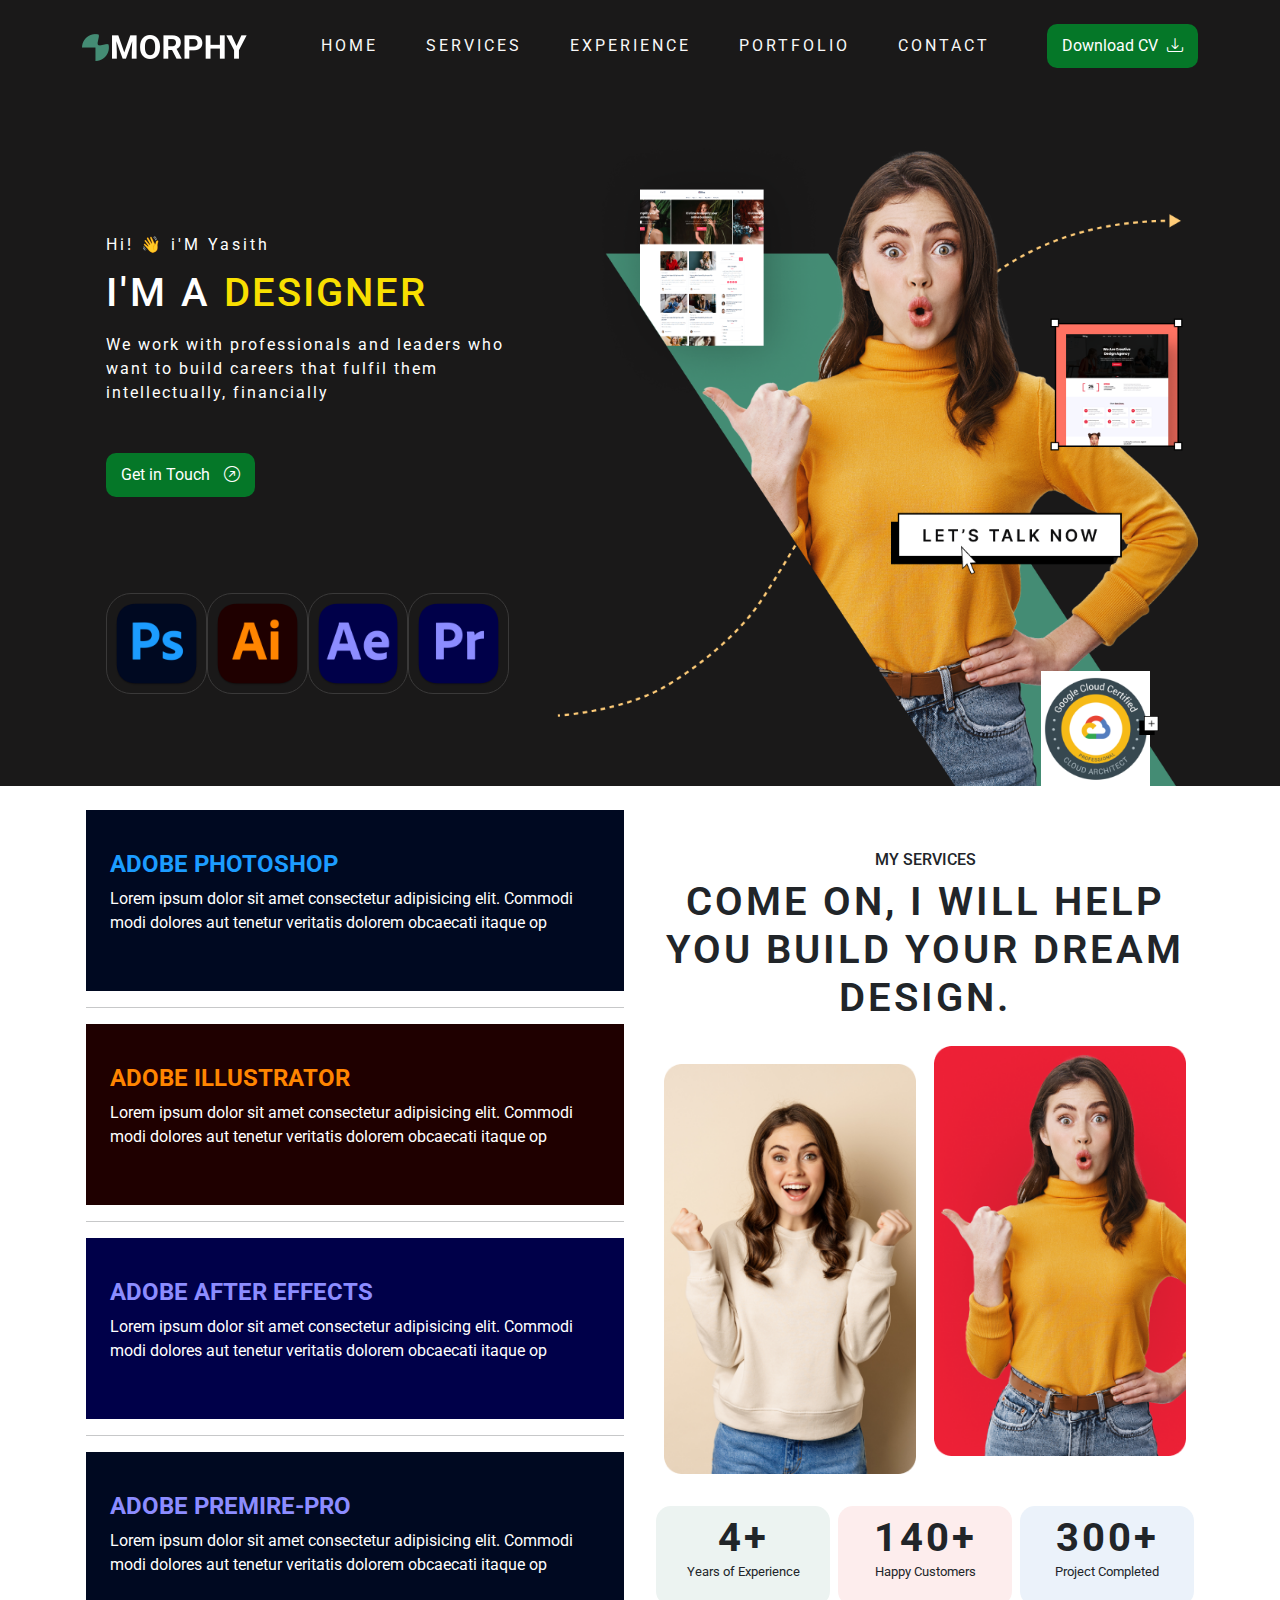
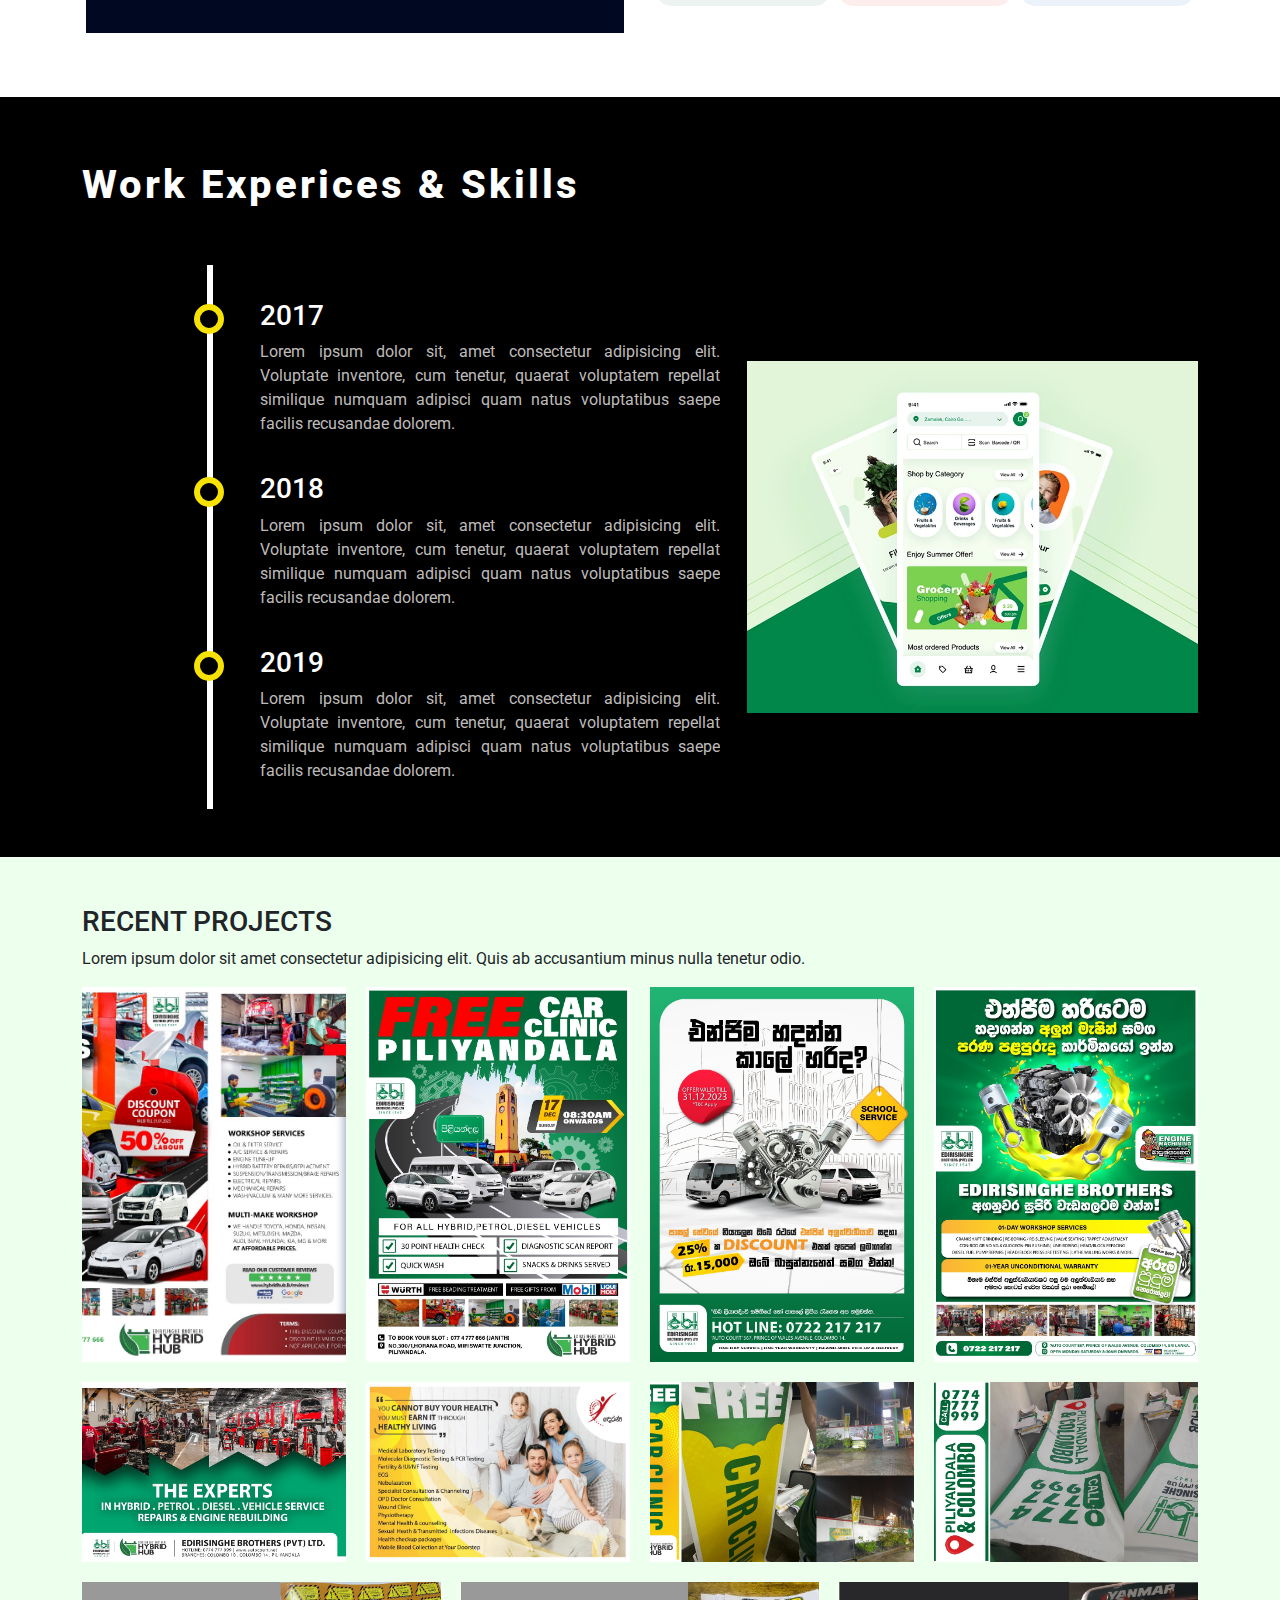
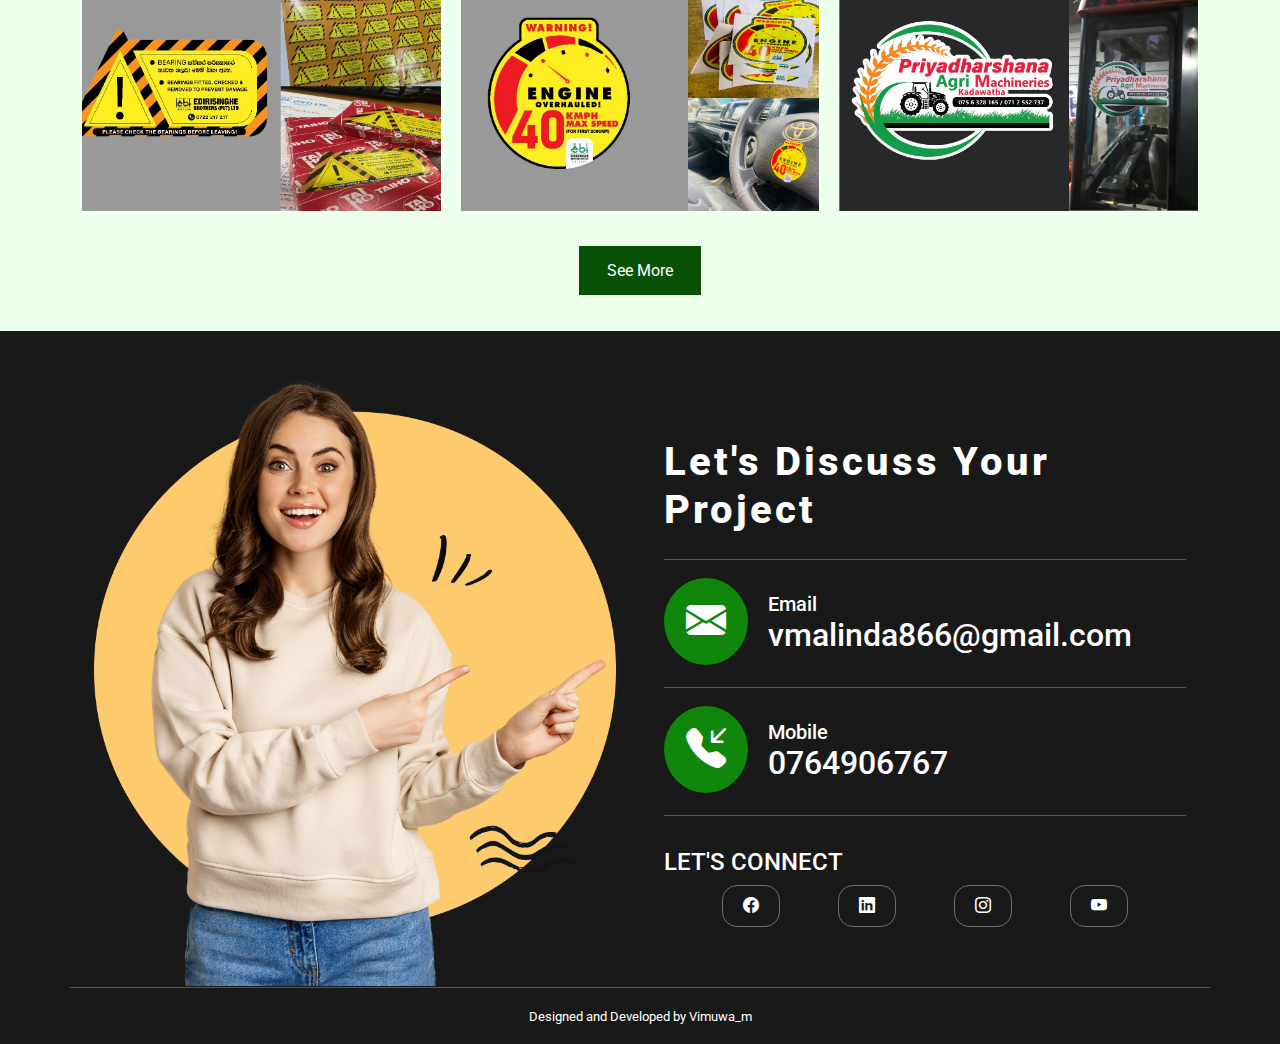
==== index.html @ 114fb60a "Add files via upload" ====
<!DOCTYPE html>
<html lang="en">
  <head>
    <meta charset="utf-8" />
    <meta name="viewport" content="width=device-width, initial-scale=1" />
    <title>Yasith Hirunaka</title>

    <!-- CSS Links -->
    <link rel="stylesheet" href="css/index.css" />
    <link rel="stylesheet" href="css/style.css" />
    <!-- Icons -->
    <link
      rel="stylesheet"
      href="https://cdn.jsdelivr.net/npm/bootstrap-icons@1.11.3/font/bootstrap-icons.min.css"
    />
    <!-- Animations -->
    <link href="https://unpkg.com/aos@2.3.1/dist/aos.css" rel="stylesheet" />

    <!-- Ligh Gallery -->
    <link rel="stylesheet" href="css/lightgallery.min.css" />
  </head>
  <body>
    <!-- Navbar -->
    <nav class="navbar navbar-expand-lg p-4">
      <div class="container">
        <a class="navbar-brand" href="index.html"
          ><img src="logo-light.png" alt="logo"
        /></a>
        <button
          class="navbar-toggler"
          type="button"
          data-bs-toggle="collapse"
          data-bs-target="#navbarSupportedContent"
          aria-controls="navbarSupportedContent"
          aria-expanded="false"
          aria-label="Toggle navigation"
        >
          <span class="navbar-toggler-icon"></span>
        </button>
        <div class="collapse navbar-collapse" id="navbarSupportedContent">
          <ul class="navbar-nav mx-auto mb-2 mb-lg-0">
            <li class="nav-item px-3">
              <a class="nav-link active" aria-current="page" href="index.html"
                >Home</a
              >
            </li>
            <li class="nav-item px-3">
              <a class="nav-link" href="#services">Services</a>
            </li>
            <li class="nav-item px-3">
              <a class="nav-link" href="#experience">Experience</a>
            </li>
            <li class="nav-item px-3">
              <a class="nav-link" href="#portfolio">Portfolio</a>
            </li>
            <li class="nav-item px-3">
              <a class="nav-link" href="#contact">Contact</a>
            </li>
          </ul>
          <div class="download-cv">
            <a href=""
              >Download CV
              <i class="bi bi-download" style="padding-left: 5px"></i>
            </a>
          </div>
        </div>
      </div>
    </nav>
    <!-- Navbar End -->

    <!-- Side Down Nav -->
    <nav class="navbar navbar-expand-lg p-4" id="sidedownnav">
      <div class="container">
        <a class="navbar-brand" href="index.html"
          ><img src="logo.png" alt="logo"
        /></a>
        <button
          class="navbar-toggler"
          type="button"
          data-bs-toggle="collapse"
          data-bs-target="#navbarSupportedContents"
          aria-controls="navbarSupportedContent"
          aria-expanded="false"
          aria-label="Toggle navigation"
        >
          <span class="navbar-toggler-icon"></span>
        </button>
        <div class="collapse navbar-collapse" id="navbarSupportedContents">
          <ul class="navbar-nav mx-auto mb-2 mb-lg-0">
            <li class="nav-item px-3">
              <a class="nav-link active" aria-current="page" href="index.html"
                >Home</a
              >
            </li>
            <li class="nav-item px-3">
              <a class="nav-link" href="#services">Services</a>
            </li>
            <li class="nav-item px-3">
              <a class="nav-link" href="#experience">Experience</a>
            </li>
            <li class="nav-item px-3">
              <a class="nav-link" href="#portfolio">Portfolio</a>
            </li>
            <li class="nav-item px-3">
              <a class="nav-link" href="#contact">Contact</a>
            </li>
          </ul>
          <div class="download-cv">
            <a href=""
              >Download CV
              <i class="bi bi-download" style="padding-left: 5px"></i>
            </a>
          </div>
        </div>
      </div>
    </nav>
    <!-- Side Down Nav End -->
    <!-- Hero -->
    <div class="hero-section-wrapper pt-5">
      <div class="container">
        <div class="row">
          <div class="col-md-5 d-flex my-auto" style="flex-direction: column">
            <div class="welcome-section p-4">
              <p class="d-flex my-auto">Hi! 👋 i'M Yasith</p>
              <div class="main-wrap pb-3 pt-2">
                <h1 class="my-auto pt-1 typewriter">I'M A <span> </span></h1>
              </div>

              <span class="pt-1" style="color: white">
                We work with professionals and leaders who want to build careers
                that fulfil them intellectually, financially
              </span>
              <div class="get-in-wrpper pt-5">
                <div class="get-in-btn">
                  <a href=""
                    >Get in Touch
                    <i
                      class="bi bi-arrow-up-right-circle"
                      style="padding-left: 10px"
                    ></i
                  ></a>
                </div>
              </div>
              <div class="tools-wrapper pt-5">
                <div
                  class="image-wrapper pt-5 d-flex"
                  style="justify-content: space-around"
                >
                  <div class="tool g-2 d-flex my-auto">
                    <img src="ps.png" alt="ps" width="100%" />
                  </div>
                  <div class="tool g-2 d-flex my-auto">
                    <img src="ai.png" alt="ps" width="100%" />
                  </div>
                  <div class="tool g-2 d-flex my-auto">
                    <img src="ae.png" alt="ps" width="100%" />
                  </div>
                  <div class="tool g-2 d-flex my-auto">
                    <img src="pr.png" alt="ps" width="100%" />
                  </div>
                </div>
              </div>
            </div>
          </div>
          <div class="col-md-7">
            <div class="hero-image-wrapper">
              <img
                src="home-banner.png"
                alt="hero-banner"
                width="100%"
                height="100%"
              />
            </div>
          </div>
        </div>
      </div>
    </div>
    <!-- Hero End -->
    <!-- Services -->
    <div class="services-wrapper pb-5" id="services">
      <div class="container">
        <div class="row">
          <div class="col-md-6 g-4 mb-3 px-3">
            <div class="services-cards-warapper">
              <div class="service-card d-flex pt-3 pb-3" id="photoshop">
                <div class="service-card-body p-4">
                  <div class="service-card-header">
                    <h4>ADOBE PHOTOSHOP</h4>
                  </div>
                  <div class="service-card-description">
                    <p>
                      Lorem ipsum dolor sit amet consectetur adipisicing elit.
                      Commodi modi dolores aut tenetur veritatis dolorem
                      obcaecati itaque op
                    </p>
                  </div>
                </div>
              </div>
              <hr />
              <div class="service-card d-flex pt-3 pb-3" id="illustrator">
                <div class="service-card-body p-4">
                  <div class="service-card-header">
                    <h4>ADOBE ILLUSTRATOR</h4>
                  </div>
                  <div class="service-card-description">
                    <p>
                      Lorem ipsum dolor sit amet consectetur adipisicing elit.
                      Commodi modi dolores aut tenetur veritatis dolorem
                      obcaecati itaque op
                    </p>
                  </div>
                </div>
              </div>
              <hr />
              <div class="service-card d-flex pt-3 pb-3" id="aftereffects">
                <div class="service-card-body p-4">
                  <div class="service-card-header">
                    <h4>ADOBE AFTER EFFECTS</h4>
                  </div>
                  <div class="service-card-description">
                    <p>
                      Lorem ipsum dolor sit amet consectetur adipisicing elit.
                      Commodi modi dolores aut tenetur veritatis dolorem
                      obcaecati itaque op
                    </p>
                  </div>
                </div>
              </div>
              <hr />
              <div class="service-card d-flex pt-3 pb-3" id="lightroom">
                <div class="service-card-body p-4">
                  <div class="service-card-header">
                    <h4>ADOBE PREMIRE-PRO</h4>
                  </div>
                  <div class="service-card-description">
                    <p>
                      Lorem ipsum dolor sit amet consectetur adipisicing elit.
                      Commodi modi dolores aut tenetur veritatis dolorem
                      obcaecati itaque op
                    </p>
                  </div>
                </div>
              </div>
            </div>
          </div>
          <div class="col-md-6 g-5">
            <div class="services-header pt-3">
              <h6 class="text-center">MY SERVICES</h6>
              <h1 class="text-center">
                Come on, I will help you buIld your dream Design.
              </h1>
            </div>
            <div class="service-image text-center pt-3">
              <img
                src="skills.png"
                alt="service-image"
                width="100%"
                height="100%"
              />
            </div>
            <div class="experice-boxes pt-4">
              <div class="row">
                <div class="col-md-4 g-2">
                  <div
                    class="experience-box p-2 text-center"
                    style="background: rgb(236, 243, 241)"
                  >
                    <h1 class="d-flex my-auto">4+</h1>
                    <p>Years of Experience</p>
                  </div>
                </div>
                <div class="col-md-4 g-2">
                  <div
                    class="experience-box p-2 text-center"
                    style="background: rgb(253, 237, 237)"
                  >
                    <h1 class="d-flex my-auto">140+</h1>
                    <p>Happy Customers</p>
                  </div>
                </div>
                <div class="col-md-4 g-2">
                  <div
                    class="experience-box p-2 text-center"
                    style="background: rgb(235, 242, 250)"
                  >
                    <h1 class="d-flex my-auto">300+</h1>
                    <p id="experience">Project Completed</p>
                  </div>
                </div>
              </div>
            </div>
          </div>
        </div>
      </div>
    </div>
    <!-- Services End -->
    <!-- Experience -->
    <div class="experience-wrapper pb-5">
      <div class="container pt-5">
        <div class="row pt-3">
          <div class="experience-header">
            <h1>Work Experices & Skills</h1>
          </div>
          <div class="col-md-7">
            <div class="timeline-wrapper pt-5">
              <div class="timeline pt-4">
                <div class="content-container right">
                  <div class="content">
                    <h3>2017</h3>
                    <p>
                      Lorem ipsum dolor sit, amet consectetur adipisicing elit.
                      Voluptate inventore, cum tenetur, quaerat voluptatem
                      repellat similique numquam adipisci quam natus
                      voluptatibus saepe facilis recusandae dolorem.
                    </p>
                  </div>
                </div>
                <div class="content-container right">
                  <div class="content">
                    <h3>2018</h3>
                    <p>
                      Lorem ipsum dolor sit, amet consectetur adipisicing elit.
                      Voluptate inventore, cum tenetur, quaerat voluptatem
                      repellat similique numquam adipisci quam natus
                      voluptatibus saepe facilis recusandae dolorem.
                    </p>
                  </div>
                </div>
                <div class="content-container right">
                  <div class="content">
                    <h3>2019</h3>
                    <p>
                      Lorem ipsum dolor sit, amet consectetur adipisicing elit.
                      Voluptate inventore, cum tenetur, quaerat voluptatem
                      repellat similique numquam adipisci quam natus
                      voluptatibus saepe facilis recusandae dolorem.
                    </p>
                  </div>
                </div>
              </div>
            </div>
          </div>
          <div class="col-md-5 pt-5 d-flex my-auto">
            <div class="project-video-wrapper d-flex my-auto">
              <img
                class="d-flex my-auto"
                src="project-2.jpg"
                alt="project"
                width="100%"
                height="100%"
              />
            </div>
          </div>
        </div>
      </div>
    </div>
    <!-- Experience End -->
    <div id="portfolio"></div>
    <!-- Projects -->
    <div class="projects-wrapper pb-5 pt-5">
      <div class="container">
        <div class="project-header">
          <h3>RECENT PROJECTS</h3>
        </div>
        <div class="project-description">
          <p>
            Lorem ipsum dolor sit amet consectetur adipisicing elit. Quis ab
            accusantium minus nulla tenetur odio.
          </p>
        </div>
        <!-- prject -->
        <div id="aniimated-thumbnials" class="aniimated-thumbnials">
          <a href="projects/2.jpeg">
            <img src="projects/2.jpeg" />
          </a>
          <a href="projects/3-1.jpg">
            <img src="projects/3.jpeg" />
          </a>
          <a href="projects/4-2.jpg">
            <img src="projects/4.jpg" />
          </a>
          <a href="projects/4-1.jpg">
            <img src="projects/5.jpg" />
          </a>
          <a href="projects/6.jpg">
            <img src="projects/6.jpg" />
          </a>
          <a href="projects/7.jpg">
            <img src="projects/7-1.jpg" />
          </a>
          <a href="projects/8.jpg">
            <img src="projects/8.jpg" />
          </a>
          <a href="projects/9.jpg">
            <img src="projects/9.jpg" />
          </a>

          <a href="projects/10.jpg">
            <img src="projects/10.jpg" />
          </a>

          <a href="projects/11.jpg">
            <img src="projects/11.jpg" />
          </a>

          <a href="projects/12.jpg">
            <img src="projects/12.jpg" />
          </a>
        </div>
        <div class="see-more text-center pt-5">
          <a href="projects.html" class="see-more-btn">See More</a>
        </div>
      </div>
    </div>
    <!-- Projects End -->

    <!-- Contact Section -->
    <div class="contact-warpper pt-5" id="contact">
      <div class="contact-wrapper">
        <div class="container">
          <div class="row">
            <div class="col-md-6 d-flex my-auto g-5">
              <div class="contact-banner">
                <img
                  src="contact-banner.png"
                  alt="contact-banner"
                  width="100%"
                  height="100%"
                />
              </div>
            </div>

            <div
              class="col-md-6 g-5 d-flex my-auto"
              style="flex-direction: column"
            >
              <div class="contact-heading pt-5">
                <h1>Let's Discuss Your Project</h1>
              </div>
              <hr class="line" />

              <div class="email-section-wrapper pt-3 pb-3">
                <div class="email-section d-flex">
                  <div class="email-icon">
                    <i class="bi bi-envelope-fill fs-1"></i>
                  </div>
                  <div class="email-details" style="padding-left: 20px">
                    <h5 class="d-flex my-auto">Email</h5>
                    <h2 class="d-flex my-auto">vmalinda866@gmail.com</h2>
                  </div>
                </div>
              </div>
              <hr class="line" />

              <div class="email-section-wrapper pt-3 pb-3">
                <div class="email-section d-flex">
                  <div class="email-icon">
                    <i class="bi bi-telephone-inbound-fill fs-1"></i>
                  </div>
                  <div class="email-details" style="padding-left: 20px">
                    <h5 class="d-flex my-auto">Mobile</h5>
                    <h2 class="d-flex my-auto">0764906767</h2>
                  </div>
                </div>
              </div>
              <hr class="line" />

              <div class="socials-wrapper pt-3 pb-5">
                <h4>LET'S CONNECT</h4>

                <div
                  class="social-links d-flex"
                  style="justify-content: space-evenly"
                >
                  <div class="social">
                    <a href=""><i class="bi bi-facebook fs-6"></i></a>
                  </div>
                  <div class="social">
                    <a href=""><i class="bi bi-linkedin fs-6"></i></a>
                  </div>
                  <div class="social">
                    <a href=""><i class="bi bi-instagram fs-6"></i></a>
                  </div>
                  <div class="social">
                    <a href=""><i class="bi bi-youtube fs-6"></i></a>
                  </div>
                </div>
              </div>
            </div>
            <hr class="line" />
          </div>
          <div class="developer text-center pb-3">
            <a href="">Designed and Developed by Vimuwa_m</a>
          </div>
        </div>
      </div>
    </div>

    <!-- Contact Section End -->

    <!-- Scroll to Top -->
    <button onclick="topFunction()" id="myBtn" title="Go to top">
      <i class="bi bi-caret-up-fill"></i>
    </button>

    <!-- LightGallery JS -->
    <script src="js/lightgallery.min.js"></script>
    <!-- LightGallery Thumbnail Plugin JS -->
    <script>
      lightGallery(document.getElementById("aniimated-thumbnials"), {
        thumbnail: true,
      });
    </script>

    <script src="js/style.js"></script>
    <!-- Type Writter -->
    <script>
      document.addEventListener("DOMContentLoaded", () => {
        const span = document.querySelector(".typewriter span");
        const words = ["DESIGNER", "EDITOR", "CREATOR"];
        let wordIndex = 0;
        let charIndex = 0;
        let isDeleting = false;
        const typingSpeed = 100;
        const deletingSpeed = 50;
        const delayBetweenWords = 2000;

        function typeWriter() {
          const currentWord = words[wordIndex];
          if (isDeleting) {
            span.textContent = currentWord.substring(0, charIndex - 1);
            charIndex--;
          } else {
            span.textContent = currentWord.substring(0, charIndex + 1);
            charIndex++;
          }

          if (!isDeleting && charIndex === currentWord.length) {
            setTimeout(() => (isDeleting = true), delayBetweenWords);
          } else if (isDeleting && charIndex === 0) {
            isDeleting = false;
            wordIndex = (wordIndex + 1) % words.length;
          }

          const timeout = isDeleting ? deletingSpeed : typingSpeed;
          setTimeout(typeWriter, timeout);
        }

        typeWriter();
      });
    </script>
    <!-- Side Nav -->
    <script>
      window.onscroll = function () {
        scrollFunction();
      };

      function scrollFunction() {
        // Handle sidedownnav visibility
        if (
          document.body.scrollTop > 20 ||
          document.documentElement.scrollTop > 20
        ) {
          document.getElementById("sidedownnav").style.top = "0";
        } else {
          document.getElementById("sidedownnav").style.top = "-150px";
        }

        // Handle scroll to top button visibility
        let mybutton = document.getElementById("myBtn");
        if (
          document.body.scrollTop > 20 ||
          document.documentElement.scrollTop > 20
        ) {
          mybutton.style.display = "block";
        } else {
          mybutton.style.display = "none";
        }
      }

      function topFunction() {
        document.body.scrollTop = 0; // For Safari
        document.documentElement.scrollTop = 0; // For Chrome, Firefox, IE and Opera
      }
    </script>

    <!-- Animations -->
    <script src="https://unpkg.com/aos@2.3.1/dist/aos.js"></script>
    <script>
      AOS.init();
    </script>
  </body>
</html>
---- css/index.css ----
@import url("https://fonts.googleapis.com/css2?family=Oswald:wght@200..700&family=Roboto:ital,wght@0,100;0,300;0,400;0,500;0,700;0,900;1,100;1,300;1,400;1,500;1,700;1,900&display=swap");
* {
  font-family: "Roboto", sans-serif;
  margin: 0;
  padding: 0;
  box-sizing: border-box;
}

.nav-link {
  font-family: 900;
  font-family: "Roboto", sans-serif;
  letter-spacing: 3px;
  color: #f8f8f8 !important;
  transition: 0.5s linear ease;
  border-bottom: 2px solid transparent;
  text-transform: uppercase;
}

.download-cv a {
  text-decoration: none;
  color: white;
}

.download-cv {
  background-color: rgb(5, 119, 40);
  padding: 10px 15px;
  border-radius: 10px;
}

.navbar {
  background-color: #1a1919;
}

span .navbar-toggler-icon {
  color: white !important;
}

.nav-link:hover {
  color: green !important;
}

/* Hero */

.hero-section-wrapper {
  background-color: #1a1919;
}

.welcome-section p,
h1 {
  color: white;
  letter-spacing: 3px;
}

.welcome-section h1 span {
  color: rgb(248, 223, 1);
}
.welcome-section h1 {
  color: white;
}

.welcome-section span {
  color: white;
  letter-spacing: 2px;
  text-align: justify;
}

.get-in-btn {
  background-color: rgb(5, 119, 40);
  padding: 10px 15px;
  border-radius: 10px;
  display: inline-block;
}

.get-in-btn a {
  color: white;
  text-decoration: none;
}

.tool {
  border: 1px solid rgb(58, 57, 57);
  border-radius: 25px;
}

.service-card-header h4 {
  font-weight: 700;
}

.service-card-description {
  color: white;
}

#photoshop {
  background-color: rgb(0, 9, 33);
}

#photoshop h4 {
  color: rgb(28, 156, 255);
}

#illustrator {
  background-color: rgb(31, 0, 0);
}

#illustrator h4 {
  color: rgb(255, 133, 0);
}

#aftereffects {
  background-color: rgb(0, 0, 73);
}

#aftereffects h4 {
  color: rgb(140, 140, 255);
}

#lightroom {
  background-color: rgb(0, 9, 33);
}

#lightroom h4 {
  color: rgb(140, 140, 255);
}

.services-header h1 {
  text-transform: uppercase;
  font-weight: 600;
}

.experience-box {
  border-radius: 15px;
  display: block;
}

.experience-box h1 {
  font-weight: 700;
  justify-content: center;
}

.experience-box p {
  font-size: smaller;
}

#sidedownnav {
  position: fixed; /* Make it stick/fixed */
  top: -150px; /* Hide the navbar 50 px outside of the top view */
  width: 100%; /* Full width */
  transition: top 0.3s;
  background-color: #f8f8f8;
  z-index: 1000;
}

#sidedownnav .nav-item a {
  color: black !important;
  font-weight: 500;
}

#myBtn {
  display: none; /* Hidden by default */
  position: fixed; /* Fixed/sticky position */
  bottom: 20px; /* Place the button at the bottom of the page */
  right: 30px; /* Place the button 30px from the right */
  z-index: 99; /* Make sure it does not overlap */
  border: none; /* Remove borders */
  outline: none; /* Remove outline */
  background-color: rgb(177, 177, 182); /* Set a background color */
  color: white; /* Text color */
  cursor: pointer; /* Add a mouse pointer on hover */
  padding: 10px 16px; /* Some padding */
  border-radius: 10px; /* Rounded corners */
  font-size: 18px; /* Increase font size */
}

/* Experience */
.experience-wrapper {
  background-color: black;
}

.experience-header h1 {
  color: white;
  font-weight: 800;
}

/* Timeline */
/* The actual timeline (the vertical ruler) */
.timeline {
  position: relative;
}

/* The actual timeline (the vertical ruler) */
.timeline::after {
  content: "";
  position: absolute;
  width: 6px;
  background-color: white;
  top: 0;
  bottom: 0;
  left: 20%;
  margin-left: -3px;
}

/* Container around content */
.content-container {
  position: relative;
  object-fit: contain;
}

/* The circles on the timeline */
.content-container::after {
  content: "";
  position: absolute;
  width: 30px;
  height: 30px;
  right: -17px;
  background-color: black;
  border: 6px solid #f6e205;
  top: 15px;
  border-radius: 50%;
  z-index: 1;
}

.content p {
  color: rgb(191, 187, 187);
  text-align: justify;
  overflow: hidden;
  width: 85%;
}
/* Place the content-container to the right */
.right {
  left: 20%;
}

/* Fix the circle for content-containers on the right side */
.right::after {
  left: -16px;
}

/* The actual content */
.content {
  padding: 10px 50px;
  background-color: transparent;
  position: relative;
  border-radius: 6px;
  color: white;
}

/* Media queries - Responsive timeline on screens less than 600px wide */
@media screen and (max-width: 600px) {
  /* Place the timelime to the left */
  .timeline::after {
    left: 31px;
  }

  /* Full-width content-containers */
  .content-container {
    width: 100%;
    padding-left: 70px;
    padding-right: 25px;
  }

  /* Make sure all circles are at the same spot */
  .left::after,
  .right::after {
    left: 15px;
  }

  /* Make all right containers behave like the left ones */
  .right {
    left: 0%;
  }

  .content p {
    color: rgb(191, 187, 187);
    text-align: justify;
    overflow: hidden;
    width: 100%;
  }

  .aniimated-thumbnials a {
    flex: 1 1 calc(50% - 20px) !important;
    /* Responsive: each image takes up 50% of the width, minus the gap */
    max-width: calc(50% - 20px);
    /* Ensure maximum width respects the gap */
    box-sizing: border-box;
    /* Ensure padding and borders don't affect the size */
  }
}

.aniimated-thumbnials {
  display: flex;
  gap: 20px;
  /* Small gap between images */
  flex-wrap: wrap;
}

.aniimated-thumbnials a {
  flex: 2 2 calc(25% - 20px);
  /* Responsive: each image takes up 50% of the width, minus the gap */
  max-width: calc(50% - 20px);
  /* Ensure maximum width respects the gap */
  box-sizing: border-box;
  /* Ensure padding and borders don't affect the size */
}

.aniimated-thumbnials img {
  width: 100%;
  height: 100%;
  object-fit: cover;
  /* Ensure images cover the entire container */
  display: block;
}

.projects-wrapper {
  background-color: #edffed;
}

.contact-warpper {
  background-color: #1a1919;
}

.see-more a {
  text-decoration: none;
  background-color: #075005;
  color: white;
  padding: 15px 28px;
}

.contact-heading h1 {
  color: white;
  font-weight: 800;
}

.line {
  border-bottom: 1px solid white;
}

.email-section-wrapper {
  color: white;
}

.email-icon i {
  background-color: #10860b;
  padding: 20px 22px;
  border-radius: 50%;
}

.socials-wrapper {
  color: white;
}

.social a i {
  color: white;
}

.social {
  border: 1px solid rgb(110, 109, 109);
  display: inline-block;
  padding: 8px 20px;
  border-radius: 15px;
}

.developer a {
  text-decoration: none;
  font-size: small;
  color: white;
}
---- css/style.css ----
@charset "UTF-8"; /*!
 * Bootstrap  v5.3.3 (https://getbootstrap.com/)
 * Copyright 2011-2024 The Bootstrap Authors
 * Licensed under MIT (https://github.com/twbs/bootstrap/blob/main/LICENSE)
 */
:root,
[data-bs-theme="light"] {
  --bs-blue: #0d6efd;
  --bs-indigo: #6610f2;
  --bs-purple: #6f42c1;
  --bs-pink: #d63384;
  --bs-red: #dc3545;
  --bs-orange: #fd7e14;
  --bs-yellow: #ffc107;
  --bs-green: #198754;
  --bs-teal: #20c997;
  --bs-cyan: #0dcaf0;
  --bs-black: #000;
  --bs-white: #fff;
  --bs-gray: #6c757d;
  --bs-gray-dark: #343a40;
  --bs-gray-100: #f8f9fa;
  --bs-gray-200: #e9ecef;
  --bs-gray-300: #dee2e6;
  --bs-gray-400: #ced4da;
  --bs-gray-500: #adb5bd;
  --bs-gray-600: #6c757d;
  --bs-gray-700: #495057;
  --bs-gray-800: #343a40;
  --bs-gray-900: #212529;
  --bs-primary: #0d6efd;
  --bs-secondary: #6c757d;
  --bs-success: #198754;
  --bs-info: #0dcaf0;
  --bs-warning: #ffc107;
  --bs-danger: #dc3545;
  --bs-light: #f8f9fa;
  --bs-dark: #212529;
  --bs-primary-rgb: 13, 110, 253;
  --bs-secondary-rgb: 108, 117, 125;
  --bs-success-rgb: 25, 135, 84;
  --bs-info-rgb: 13, 202, 240;
  --bs-warning-rgb: 255, 193, 7;
  --bs-danger-rgb: 220, 53, 69;
  --bs-light-rgb: 248, 249, 250;
  --bs-dark-rgb: 33, 37, 41;
  --bs-primary-text-emphasis: #052c65;
  --bs-secondary-text-emphasis: #2b2f32;
  --bs-success-text-emphasis: #0a3622;
  --bs-info-text-emphasis: #055160;
  --bs-warning-text-emphasis: #664d03;
  --bs-danger-text-emphasis: #58151c;
  --bs-light-text-emphasis: #495057;
  --bs-dark-text-emphasis: #495057;
  --bs-primary-bg-subtle: #cfe2ff;
  --bs-secondary-bg-subtle: #e2e3e5;
  --bs-success-bg-subtle: #d1e7dd;
  --bs-info-bg-subtle: #cff4fc;
  --bs-warning-bg-subtle: #fff3cd;
  --bs-danger-bg-subtle: #f8d7da;
  --bs-light-bg-subtle: #fcfcfd;
  --bs-dark-bg-subtle: #ced4da;
  --bs-primary-border-subtle: #9ec5fe;
  --bs-secondary-border-subtle: #c4c8cb;
  --bs-success-border-subtle: #a3cfbb;
  --bs-info-border-subtle: #9eeaf9;
  --bs-warning-border-subtle: #ffe69c;
  --bs-danger-border-subtle: #f1aeb5;
  --bs-light-border-subtle: #e9ecef;
  --bs-dark-border-subtle: #adb5bd;
  --bs-white-rgb: 255, 255, 255;
  --bs-black-rgb: 0, 0, 0;
  --bs-font-sans-serif: system-ui, -apple-system, "Segoe UI", Roboto,
    "Helvetica Neue", "Noto Sans", "Liberation Sans", Arial, sans-serif,
    "Apple Color Emoji", "Segoe UI Emoji", "Segoe UI Symbol", "Noto Color Emoji";
  --bs-font-monospace: SFMono-Regular, Menlo, Monaco, Consolas,
    "Liberation Mono", "Courier New", monospace;
  --bs-gradient: linear-gradient(
    180deg,
    rgba(255, 255, 255, 0.15),
    rgba(255, 255, 255, 0)
  );
  --bs-body-font-family: var(--bs-font-sans-serif);
  --bs-body-font-size: 1rem;
  --bs-body-font-weight: 400;
  --bs-body-line-height: 1.5;
  --bs-body-color: #212529;
  --bs-body-color-rgb: 33, 37, 41;
  --bs-body-bg: #fff;
  --bs-body-bg-rgb: 255, 255, 255;
  --bs-emphasis-color: #000;
  --bs-emphasis-color-rgb: 0, 0, 0;
  --bs-secondary-color: rgba(33, 37, 41, 0.75);
  --bs-secondary-color-rgb: 33, 37, 41;
  --bs-secondary-bg: #e9ecef;
  --bs-secondary-bg-rgb: 233, 236, 239;
  --bs-tertiary-color: rgba(33, 37, 41, 0.5);
  --bs-tertiary-color-rgb: 33, 37, 41;
  --bs-tertiary-bg: #f8f9fa;
  --bs-tertiary-bg-rgb: 248, 249, 250;
  --bs-heading-color: inherit;
  --bs-link-color: #0d6efd;
  --bs-link-color-rgb: 13, 110, 253;
  --bs-link-decoration: underline;
  --bs-link-hover-color: #0a58ca;
  --bs-link-hover-color-rgb: 10, 88, 202;
  --bs-code-color: #d63384;
  --bs-highlight-color: #212529;
  --bs-highlight-bg: #fff3cd;
  --bs-border-width: 1px;
  --bs-border-style: solid;
  --bs-border-color: #dee2e6;
  --bs-border-color-translucent: rgba(0, 0, 0, 0.175);
  --bs-border-radius: 0.375rem;
  --bs-border-radius-sm: 0.25rem;
  --bs-border-radius-lg: 0.5rem;
  --bs-border-radius-xl: 1rem;
  --bs-border-radius-xxl: 2rem;
  --bs-border-radius-2xl: var(--bs-border-radius-xxl);
  --bs-border-radius-pill: 50rem;
  --bs-box-shadow: 0 0.5rem 1rem rgba(0, 0, 0, 0.15);
  --bs-box-shadow-sm: 0 0.125rem 0.25rem rgba(0, 0, 0, 0.075);
  --bs-box-shadow-lg: 0 1rem 3rem rgba(0, 0, 0, 0.175);
  --bs-box-shadow-inset: inset 0 1px 2px rgba(0, 0, 0, 0.075);
  --bs-focus-ring-width: 0.25rem;
  --bs-focus-ring-opacity: 0.25;
  --bs-focus-ring-color: rgba(13, 110, 253, 0.25);
  --bs-form-valid-color: #198754;
  --bs-form-valid-border-color: #198754;
  --bs-form-invalid-color: #dc3545;
  --bs-form-invalid-border-color: #dc3545;
}
[data-bs-theme="dark"] {
  color-scheme: dark;
  --bs-body-color: #dee2e6;
  --bs-body-color-rgb: 222, 226, 230;
  --bs-body-bg: #212529;
  --bs-body-bg-rgb: 33, 37, 41;
  --bs-emphasis-color: #fff;
  --bs-emphasis-color-rgb: 255, 255, 255;
  --bs-secondary-color: rgba(222, 226, 230, 0.75);
  --bs-secondary-color-rgb: 222, 226, 230;
  --bs-secondary-bg: #343a40;
  --bs-secondary-bg-rgb: 52, 58, 64;
  --bs-tertiary-color: rgba(222, 226, 230, 0.5);
  --bs-tertiary-color-rgb: 222, 226, 230;
  --bs-tertiary-bg: #2b3035;
  --bs-tertiary-bg-rgb: 43, 48, 53;
  --bs-primary-text-emphasis: #6ea8fe;
  --bs-secondary-text-emphasis: #a7acb1;
  --bs-success-text-emphasis: #75b798;
  --bs-info-text-emphasis: #6edff6;
  --bs-warning-text-emphasis: #ffda6a;
  --bs-danger-text-emphasis: #ea868f;
  --bs-light-text-emphasis: #f8f9fa;
  --bs-dark-text-emphasis: #dee2e6;
  --bs-primary-bg-subtle: #031633;
  --bs-secondary-bg-subtle: #161719;
  --bs-success-bg-subtle: #051b11;
  --bs-info-bg-subtle: #032830;
  --bs-warning-bg-subtle: #332701;
  --bs-danger-bg-subtle: #2c0b0e;
  --bs-light-bg-subtle: #343a40;
  --bs-dark-bg-subtle: #1a1d20;
  --bs-primary-border-subtle: #084298;
  --bs-secondary-border-subtle: #41464b;
  --bs-success-border-subtle: #0f5132;
  --bs-info-border-subtle: #087990;
  --bs-warning-border-subtle: #997404;
  --bs-danger-border-subtle: #842029;
  --bs-light-border-subtle: #495057;
  --bs-dark-border-subtle: #343a40;
  --bs-heading-color: inherit;
  --bs-link-color: #6ea8fe;
  --bs-link-hover-color: #8bb9fe;
  --bs-link-color-rgb: 110, 168, 254;
  --bs-link-hover-color-rgb: 139, 185, 254;
  --bs-code-color: #e685b5;
  --bs-highlight-color: #dee2e6;
  --bs-highlight-bg: #664d03;
  --bs-border-color: #495057;
  --bs-border-color-translucent: rgba(255, 255, 255, 0.15);
  --bs-form-valid-color: #75b798;
  --bs-form-valid-border-color: #75b798;
  --bs-form-invalid-color: #ea868f;
  --bs-form-invalid-border-color: #ea868f;
}
*,
::after,
::before {
  box-sizing: border-box;
}
@media (prefers-reduced-motion: no-preference) {
  :root {
    scroll-behavior: smooth;
  }
}
body {
  margin: 0;
  font-family: var(--bs-body-font-family);
  font-size: var(--bs-body-font-size);
  font-weight: var(--bs-body-font-weight);
  line-height: var(--bs-body-line-height);
  color: var(--bs-body-color);
  text-align: var(--bs-body-text-align);
  background-color: var(--bs-body-bg);
  -webkit-text-size-adjust: 100%;
  -webkit-tap-highlight-color: transparent;
}
hr {
  margin: 1rem 0;
  color: inherit;
  border: 0;
  border-top: var(--bs-border-width) solid;
  opacity: 0.25;
}
.h1,
.h2,
.h3,
.h4,
.h5,
.h6,
h1,
h2,
h3,
h4,
h5,
h6 {
  margin-top: 0;
  margin-bottom: 0.5rem;
  font-weight: 500;
  line-height: 1.2;
  color: var(--bs-heading-color);
}
.h1,
h1 {
  font-size: calc(1.375rem + 1.5vw);
}
@media (min-width: 1200px) {
  .h1,
  h1 {
    font-size: 2.5rem;
  }
}
.h2,
h2 {
  font-size: calc(1.325rem + 0.9vw);
}
@media (min-width: 1200px) {
  .h2,
  h2 {
    font-size: 2rem;
  }
}
.h3,
h3 {
  font-size: calc(1.3rem + 0.6vw);
}
@media (min-width: 1200px) {
  .h3,
  h3 {
    font-size: 1.75rem;
  }
}
.h4,
h4 {
  font-size: calc(1.275rem + 0.3vw);
}
@media (min-width: 1200px) {
  .h4,
  h4 {
    font-size: 1.5rem;
  }
}
.h5,
h5 {
  font-size: 1.25rem;
}
.h6,
h6 {
  font-size: 1rem;
}
p {
  margin-top: 0;
  margin-bottom: 1rem;
}
abbr[title] {
  -webkit-text-decoration: underline dotted;
  text-decoration: underline dotted;
  cursor: help;
  -webkit-text-decoration-skip-ink: none;
  text-decoration-skip-ink: none;
}
address {
  margin-bottom: 1rem;
  font-style: normal;
  line-height: inherit;
}
ol,
ul {
  padding-left: 2rem;
}
dl,
ol,
ul {
  margin-top: 0;
  margin-bottom: 1rem;
}
ol ol,
ol ul,
ul ol,
ul ul {
  margin-bottom: 0;
}
dt {
  font-weight: 700;
}
dd {
  margin-bottom: 0.5rem;
  margin-left: 0;
}
blockquote {
  margin: 0 0 1rem;
}
b,
strong {
  font-weight: bolder;
}
.small,
small {
  font-size: 0.875em;
}
.mark,
mark {
  padding: 0.1875em;
  color: var(--bs-highlight-color);
  background-color: var(--bs-highlight-bg);
}
sub,
sup {
  position: relative;
  font-size: 0.75em;
  line-height: 0;
  vertical-align: baseline;
}
sub {
  bottom: -0.25em;
}
sup {
  top: -0.5em;
}
a {
  color: rgba(var(--bs-link-color-rgb), var(--bs-link-opacity, 1));
  text-decoration: underline;
}
a:hover {
  --bs-link-color-rgb: var(--bs-link-hover-color-rgb);
}
a:not([href]):not([class]),
a:not([href]):not([class]):hover {
  color: inherit;
  text-decoration: none;
}
code,
kbd,
pre,
samp {
  font-family: var(--bs-font-monospace);
  font-size: 1em;
}
pre {
  display: block;
  margin-top: 0;
  margin-bottom: 1rem;
  overflow: auto;
  font-size: 0.875em;
}
pre code {
  font-size: inherit;
  color: inherit;
  word-break: normal;
}
code {
  font-size: 0.875em;
  color: var(--bs-code-color);
  word-wrap: break-word;
}
a > code {
  color: inherit;
}
kbd {
  padding: 0.1875rem 0.375rem;
  font-size: 0.875em;
  color: var(--bs-body-bg);
  background-color: var(--bs-body-color);
  border-radius: 0.25rem;
}
kbd kbd {
  padding: 0;
  font-size: 1em;
}
figure {
  margin: 0 0 1rem;
}
img,
svg {
  vertical-align: middle;
}
table {
  caption-side: bottom;
  border-collapse: collapse;
}
caption {
  padding-top: 0.5rem;
  padding-bottom: 0.5rem;
  color: var(--bs-secondary-color);
  text-align: left;
}
th {
  text-align: inherit;
  text-align: -webkit-match-parent;
}
tbody,
td,
tfoot,
th,
thead,
tr {
  border-color: inherit;
  border-style: solid;
  border-width: 0;
}
label {
  display: inline-block;
}
button {
  border-radius: 0;
}
button:focus:not(:focus-visible) {
  outline: 0;
}
button,
input,
optgroup,
select,
textarea {
  margin: 0;
  font-family: inherit;
  font-size: inherit;
  line-height: inherit;
}
button,
select {
  text-transform: none;
}
[role="button"] {
  cursor: pointer;
}
select {
  word-wrap: normal;
}
select:disabled {
  opacity: 1;
}
[list]:not([type="date"]):not([type="datetime-local"]):not([type="month"]):not(
    [type="week"]
  ):not([type="time"])::-webkit-calendar-picker-indicator {
  display: none !important;
}
[type="button"],
[type="reset"],
[type="submit"],
button {
  -webkit-appearance: button;
}
[type="button"]:not(:disabled),
[type="reset"]:not(:disabled),
[type="submit"]:not(:disabled),
button:not(:disabled) {
  cursor: pointer;
}
::-moz-focus-inner {
  padding: 0;
  border-style: none;
}
textarea {
  resize: vertical;
}
fieldset {
  min-width: 0;
  padding: 0;
  margin: 0;
  border: 0;
}
legend {
  float: left;
  width: 100%;
  padding: 0;
  margin-bottom: 0.5rem;
  font-size: calc(1.275rem + 0.3vw);
  line-height: inherit;
}
@media (min-width: 1200px) {
  legend {
    font-size: 1.5rem;
  }
}
legend + * {
  clear: left;
}
::-webkit-datetime-edit-day-field,
::-webkit-datetime-edit-fields-wrapper,
::-webkit-datetime-edit-hour-field,
::-webkit-datetime-edit-minute,
::-webkit-datetime-edit-month-field,
::-webkit-datetime-edit-text,
::-webkit-datetime-edit-year-field {
  padding: 0;
}
::-webkit-inner-spin-button {
  height: auto;
}
[type="search"] {
  -webkit-appearance: textfield;
  outline-offset: -2px;
}
::-webkit-search-decoration {
  -webkit-appearance: none;
}
::-webkit-color-swatch-wrapper {
  padding: 0;
}
::-webkit-file-upload-button {
  font: inherit;
  -webkit-appearance: button;
}
::file-selector-button {
  font: inherit;
  -webkit-appearance: button;
}
output {
  display: inline-block;
}
iframe {
  border: 0;
}
summary {
  display: list-item;
  cursor: pointer;
}
progress {
  vertical-align: baseline;
}
[hidden] {
  display: none !important;
}
.lead {
  font-size: 1.25rem;
  font-weight: 300;
}
.display-1 {
  font-size: calc(1.625rem + 4.5vw);
  font-weight: 300;
  line-height: 1.2;
}
@media (min-width: 1200px) {
  .display-1 {
    font-size: 5rem;
  }
}
.display-2 {
  font-size: calc(1.575rem + 3.9vw);
  font-weight: 300;
  line-height: 1.2;
}
@media (min-width: 1200px) {
  .display-2 {
    font-size: 4.5rem;
  }
}
.display-3 {
  font-size: calc(1.525rem + 3.3vw);
  font-weight: 300;
  line-height: 1.2;
}
@media (min-width: 1200px) {
  .display-3 {
    font-size: 4rem;
  }
}
.display-4 {
  font-size: calc(1.475rem + 2.7vw);
  font-weight: 300;
  line-height: 1.2;
}
@media (min-width: 1200px) {
  .display-4 {
    font-size: 3.5rem;
  }
}
.display-5 {
  font-size: calc(1.425rem + 2.1vw);
  font-weight: 300;
  line-height: 1.2;
}
@media (min-width: 1200px) {
  .display-5 {
    font-size: 3rem;
  }
}
.display-6 {
  font-size: calc(1.375rem + 1.5vw);
  font-weight: 300;
  line-height: 1.2;
}
@media (min-width: 1200px) {
  .display-6 {
    font-size: 2.5rem;
  }
}
.list-unstyled {
  padding-left: 0;
  list-style: none;
}
.list-inline {
  padding-left: 0;
  list-style: none;
}
.list-inline-item {
  display: inline-block;
}
.list-inline-item:not(:last-child) {
  margin-right: 0.5rem;
}
.initialism {
  font-size: 0.875em;
  text-transform: uppercase;
}
.blockquote {
  margin-bottom: 1rem;
  font-size: 1.25rem;
}
.blockquote > :last-child {
  margin-bottom: 0;
}
.blockquote-footer {
  margin-top: -1rem;
  margin-bottom: 1rem;
  font-size: 0.875em;
  color: #6c757d;
}
.blockquote-footer::before {
  content: "— ";
}
.img-fluid {
  max-width: 100%;
  height: auto;
}
.img-thumbnail {
  padding: 0.25rem;
  background-color: var(--bs-body-bg);
  border: var(--bs-border-width) solid var(--bs-border-color);
  border-radius: var(--bs-border-radius);
  max-width: 100%;
  height: auto;
}
.figure {
  display: inline-block;
}
.figure-img {
  margin-bottom: 0.5rem;
  line-height: 1;
}
.figure-caption {
  font-size: 0.875em;
  color: var(--bs-secondary-color);
}
.container,
.container-fluid,
.container-lg,
.container-md,
.container-sm,
.container-xl,
.container-xxl {
  --bs-gutter-x: 1.5rem;
  --bs-gutter-y: 0;
  width: 100%;
  padding-right: calc(var(--bs-gutter-x) * 0.5);
  padding-left: calc(var(--bs-gutter-x) * 0.5);
  margin-right: auto;
  margin-left: auto;
}
@media (min-width: 576px) {
  .container,
  .container-sm {
    max-width: 540px;
  }
}
@media (min-width: 768px) {
  .container,
  .container-md,
  .container-sm {
    max-width: 720px;
  }
}
@media (min-width: 992px) {
  .container,
  .container-lg,
  .container-md,
  .container-sm {
    max-width: 960px;
  }
}
@media (min-width: 1200px) {
  .container,
  .container-lg,
  .container-md,
  .container-sm,
  .container-xl {
    max-width: 1140px;
  }
}
@media (min-width: 1400px) {
  .container,
  .container-lg,
  .container-md,
  .container-sm,
  .container-xl,
  .container-xxl {
    max-width: 1320px;
  }
}
:root {
  --bs-breakpoint-xs: 0;
  --bs-breakpoint-sm: 576px;
  --bs-breakpoint-md: 768px;
  --bs-breakpoint-lg: 992px;
  --bs-breakpoint-xl: 1200px;
  --bs-breakpoint-xxl: 1400px;
}
.row {
  --bs-gutter-x: 1.5rem;
  --bs-gutter-y: 0;
  display: flex;
  flex-wrap: wrap;
  margin-top: calc(-1 * var(--bs-gutter-y));
  margin-right: calc(-0.5 * var(--bs-gutter-x));
  margin-left: calc(-0.5 * var(--bs-gutter-x));
}
.row > * {
  flex-shrink: 0;
  width: 100%;
  max-width: 100%;
  padding-right: calc(var(--bs-gutter-x) * 0.5);
  padding-left: calc(var(--bs-gutter-x) * 0.5);
  margin-top: var(--bs-gutter-y);
}
.col {
  flex: 1 0 0%;
}
.row-cols-auto > * {
  flex: 0 0 auto;
  width: auto;
}
.row-cols-1 > * {
  flex: 0 0 auto;
  width: 100%;
}
.row-cols-2 > * {
  flex: 0 0 auto;
  width: 50%;
}
.row-cols-3 > * {
  flex: 0 0 auto;
  width: 33.33333333%;
}
.row-cols-4 > * {
  flex: 0 0 auto;
  width: 25%;
}
.row-cols-5 > * {
  flex: 0 0 auto;
  width: 20%;
}
.row-cols-6 > * {
  flex: 0 0 auto;
  width: 16.66666667%;
}
.col-auto {
  flex: 0 0 auto;
  width: auto;
}
.col-1 {
  flex: 0 0 auto;
  width: 8.33333333%;
}
.col-2 {
  flex: 0 0 auto;
  width: 16.66666667%;
}
.col-3 {
  flex: 0 0 auto;
  width: 25%;
}
.col-4 {
  flex: 0 0 auto;
  width: 33.33333333%;
}
.col-5 {
  flex: 0 0 auto;
  width: 41.66666667%;
}
.col-6 {
  flex: 0 0 auto;
  width: 50%;
}
.col-7 {
  flex: 0 0 auto;
  width: 58.33333333%;
}
.col-8 {
  flex: 0 0 auto;
  width: 66.66666667%;
}
.col-9 {
  flex: 0 0 auto;
  width: 75%;
}
.col-10 {
  flex: 0 0 auto;
  width: 83.33333333%;
}
.col-11 {
  flex: 0 0 auto;
  width: 91.66666667%;
}
.col-12 {
  flex: 0 0 auto;
  width: 100%;
}
.offset-1 {
  margin-left: 8.33333333%;
}
.offset-2 {
  margin-left: 16.66666667%;
}
.offset-3 {
  margin-left: 25%;
}
.offset-4 {
  margin-left: 33.33333333%;
}
.offset-5 {
  margin-left: 41.66666667%;
}
.offset-6 {
  margin-left: 50%;
}
.offset-7 {
  margin-left: 58.33333333%;
}
.offset-8 {
  margin-left: 66.66666667%;
}
.offset-9 {
  margin-left: 75%;
}
.offset-10 {
  margin-left: 83.33333333%;
}
.offset-11 {
  margin-left: 91.66666667%;
}
.g-0,
.gx-0 {
  --bs-gutter-x: 0;
}
.g-0,
.gy-0 {
  --bs-gutter-y: 0;
}
.g-1,
.gx-1 {
  --bs-gutter-x: 0.25rem;
}
.g-1,
.gy-1 {
  --bs-gutter-y: 0.25rem;
}
.g-2,
.gx-2 {
  --bs-gutter-x: 0.5rem;
}
.g-2,
.gy-2 {
  --bs-gutter-y: 0.5rem;
}
.g-3,
.gx-3 {
  --bs-gutter-x: 1rem;
}
.g-3,
.gy-3 {
  --bs-gutter-y: 1rem;
}
.g-4,
.gx-4 {
  --bs-gutter-x: 1.5rem;
}
.g-4,
.gy-4 {
  --bs-gutter-y: 1.5rem;
}
.g-5,
.gx-5 {
  --bs-gutter-x: 3rem;
}
.g-5,
.gy-5 {
  --bs-gutter-y: 3rem;
}
@media (min-width: 576px) {
  .col-sm {
    flex: 1 0 0%;
  }
  .row-cols-sm-auto > * {
    flex: 0 0 auto;
    width: auto;
  }
  .row-cols-sm-1 > * {
    flex: 0 0 auto;
    width: 100%;
  }
  .row-cols-sm-2 > * {
    flex: 0 0 auto;
    width: 50%;
  }
  .row-cols-sm-3 > * {
    flex: 0 0 auto;
    width: 33.33333333%;
  }
  .row-cols-sm-4 > * {
    flex: 0 0 auto;
    width: 25%;
  }
  .row-cols-sm-5 > * {
    flex: 0 0 auto;
    width: 20%;
  }
  .row-cols-sm-6 > * {
    flex: 0 0 auto;
    width: 16.66666667%;
  }
  .col-sm-auto {
    flex: 0 0 auto;
    width: auto;
  }
  .col-sm-1 {
    flex: 0 0 auto;
    width: 8.33333333%;
  }
  .col-sm-2 {
    flex: 0 0 auto;
    width: 16.66666667%;
  }
  .col-sm-3 {
    flex: 0 0 auto;
    width: 25%;
  }
  .col-sm-4 {
    flex: 0 0 auto;
    width: 33.33333333%;
  }
  .col-sm-5 {
    flex: 0 0 auto;
    width: 41.66666667%;
  }
  .col-sm-6 {
    flex: 0 0 auto;
    width: 50%;
  }
  .col-sm-7 {
    flex: 0 0 auto;
    width: 58.33333333%;
  }
  .col-sm-8 {
    flex: 0 0 auto;
    width: 66.66666667%;
  }
  .col-sm-9 {
    flex: 0 0 auto;
    width: 75%;
  }
  .col-sm-10 {
    flex: 0 0 auto;
    width: 83.33333333%;
  }
  .col-sm-11 {
    flex: 0 0 auto;
    width: 91.66666667%;
  }
  .col-sm-12 {
    flex: 0 0 auto;
    width: 100%;
  }
  .offset-sm-0 {
    margin-left: 0;
  }
  .offset-sm-1 {
    margin-left: 8.33333333%;
  }
  .offset-sm-2 {
    margin-left: 16.66666667%;
  }
  .offset-sm-3 {
    margin-left: 25%;
  }
  .offset-sm-4 {
    margin-left: 33.33333333%;
  }
  .offset-sm-5 {
    margin-left: 41.66666667%;
  }
  .offset-sm-6 {
    margin-left: 50%;
  }
  .offset-sm-7 {
    margin-left: 58.33333333%;
  }
  .offset-sm-8 {
    margin-left: 66.66666667%;
  }
  .offset-sm-9 {
    margin-left: 75%;
  }
  .offset-sm-10 {
    margin-left: 83.33333333%;
  }
  .offset-sm-11 {
    margin-left: 91.66666667%;
  }
  .g-sm-0,
  .gx-sm-0 {
    --bs-gutter-x: 0;
  }
  .g-sm-0,
  .gy-sm-0 {
    --bs-gutter-y: 0;
  }
  .g-sm-1,
  .gx-sm-1 {
    --bs-gutter-x: 0.25rem;
  }
  .g-sm-1,
  .gy-sm-1 {
    --bs-gutter-y: 0.25rem;
  }
  .g-sm-2,
  .gx-sm-2 {
    --bs-gutter-x: 0.5rem;
  }
  .g-sm-2,
  .gy-sm-2 {
    --bs-gutter-y: 0.5rem;
  }
  .g-sm-3,
  .gx-sm-3 {
    --bs-gutter-x: 1rem;
  }
  .g-sm-3,
  .gy-sm-3 {
    --bs-gutter-y: 1rem;
  }
  .g-sm-4,
  .gx-sm-4 {
    --bs-gutter-x: 1.5rem;
  }
  .g-sm-4,
  .gy-sm-4 {
    --bs-gutter-y: 1.5rem;
  }
  .g-sm-5,
  .gx-sm-5 {
    --bs-gutter-x: 3rem;
  }
  .g-sm-5,
  .gy-sm-5 {
    --bs-gutter-y: 3rem;
  }
}
@media (min-width: 768px) {
  .col-md {
    flex: 1 0 0%;
  }
  .row-cols-md-auto > * {
    flex: 0 0 auto;
    width: auto;
  }
  .row-cols-md-1 > * {
    flex: 0 0 auto;
    width: 100%;
  }
  .row-cols-md-2 > * {
    flex: 0 0 auto;
    width: 50%;
  }
  .row-cols-md-3 > * {
    flex: 0 0 auto;
    width: 33.33333333%;
  }
  .row-cols-md-4 > * {
    flex: 0 0 auto;
    width: 25%;
  }
  .row-cols-md-5 > * {
    flex: 0 0 auto;
    width: 20%;
  }
  .row-cols-md-6 > * {
    flex: 0 0 auto;
    width: 16.66666667%;
  }
  .col-md-auto {
    flex: 0 0 auto;
    width: auto;
  }
  .col-md-1 {
    flex: 0 0 auto;
    width: 8.33333333%;
  }
  .col-md-2 {
    flex: 0 0 auto;
    width: 16.66666667%;
  }
  .col-md-3 {
    flex: 0 0 auto;
    width: 25%;
  }
  .col-md-4 {
    flex: 0 0 auto;
    width: 33.33333333%;
  }
  .col-md-5 {
    flex: 0 0 auto;
    width: 41.66666667%;
  }
  .col-md-6 {
    flex: 0 0 auto;
    width: 50%;
  }
  .col-md-7 {
    flex: 0 0 auto;
    width: 58.33333333%;
  }
  .col-md-8 {
    flex: 0 0 auto;
    width: 66.66666667%;
  }
  .col-md-9 {
    flex: 0 0 auto;
    width: 75%;
  }
  .col-md-10 {
    flex: 0 0 auto;
    width: 83.33333333%;
  }
  .col-md-11 {
    flex: 0 0 auto;
    width: 91.66666667%;
  }
  .col-md-12 {
    flex: 0 0 auto;
    width: 100%;
  }
  .offset-md-0 {
    margin-left: 0;
  }
  .offset-md-1 {
    margin-left: 8.33333333%;
  }
  .offset-md-2 {
    margin-left: 16.66666667%;
  }
  .offset-md-3 {
    margin-left: 25%;
  }
  .offset-md-4 {
    margin-left: 33.33333333%;
  }
  .offset-md-5 {
    margin-left: 41.66666667%;
  }
  .offset-md-6 {
    margin-left: 50%;
  }
  .offset-md-7 {
    margin-left: 58.33333333%;
  }
  .offset-md-8 {
    margin-left: 66.66666667%;
  }
  .offset-md-9 {
    margin-left: 75%;
  }
  .offset-md-10 {
    margin-left: 83.33333333%;
  }
  .offset-md-11 {
    margin-left: 91.66666667%;
  }
  .g-md-0,
  .gx-md-0 {
    --bs-gutter-x: 0;
  }
  .g-md-0,
  .gy-md-0 {
    --bs-gutter-y: 0;
  }
  .g-md-1,
  .gx-md-1 {
    --bs-gutter-x: 0.25rem;
  }
  .g-md-1,
  .gy-md-1 {
    --bs-gutter-y: 0.25rem;
  }
  .g-md-2,
  .gx-md-2 {
    --bs-gutter-x: 0.5rem;
  }
  .g-md-2,
  .gy-md-2 {
    --bs-gutter-y: 0.5rem;
  }
  .g-md-3,
  .gx-md-3 {
    --bs-gutter-x: 1rem;
  }
  .g-md-3,
  .gy-md-3 {
    --bs-gutter-y: 1rem;
  }
  .g-md-4,
  .gx-md-4 {
    --bs-gutter-x: 1.5rem;
  }
  .g-md-4,
  .gy-md-4 {
    --bs-gutter-y: 1.5rem;
  }
  .g-md-5,
  .gx-md-5 {
    --bs-gutter-x: 3rem;
  }
  .g-md-5,
  .gy-md-5 {
    --bs-gutter-y: 3rem;
  }
}
@media (min-width: 992px) {
  .col-lg {
    flex: 1 0 0%;
  }
  .row-cols-lg-auto > * {
    flex: 0 0 auto;
    width: auto;
  }
  .row-cols-lg-1 > * {
    flex: 0 0 auto;
    width: 100%;
  }
  .row-cols-lg-2 > * {
    flex: 0 0 auto;
    width: 50%;
  }
  .row-cols-lg-3 > * {
    flex: 0 0 auto;
    width: 33.33333333%;
  }
  .row-cols-lg-4 > * {
    flex: 0 0 auto;
    width: 25%;
  }
  .row-cols-lg-5 > * {
    flex: 0 0 auto;
    width: 20%;
  }
  .row-cols-lg-6 > * {
    flex: 0 0 auto;
    width: 16.66666667%;
  }
  .col-lg-auto {
    flex: 0 0 auto;
    width: auto;
  }
  .col-lg-1 {
    flex: 0 0 auto;
    width: 8.33333333%;
  }
  .col-lg-2 {
    flex: 0 0 auto;
    width: 16.66666667%;
  }
  .col-lg-3 {
    flex: 0 0 auto;
    width: 25%;
  }
  .col-lg-4 {
    flex: 0 0 auto;
    width: 33.33333333%;
  }
  .col-lg-5 {
    flex: 0 0 auto;
    width: 41.66666667%;
  }
  .col-lg-6 {
    flex: 0 0 auto;
    width: 50%;
  }
  .col-lg-7 {
    flex: 0 0 auto;
    width: 58.33333333%;
  }
  .col-lg-8 {
    flex: 0 0 auto;
    width: 66.66666667%;
  }
  .col-lg-9 {
    flex: 0 0 auto;
    width: 75%;
  }
  .col-lg-10 {
    flex: 0 0 auto;
    width: 83.33333333%;
  }
  .col-lg-11 {
    flex: 0 0 auto;
    width: 91.66666667%;
  }
  .col-lg-12 {
    flex: 0 0 auto;
    width: 100%;
  }
  .offset-lg-0 {
    margin-left: 0;
  }
  .offset-lg-1 {
    margin-left: 8.33333333%;
  }
  .offset-lg-2 {
    margin-left: 16.66666667%;
  }
  .offset-lg-3 {
    margin-left: 25%;
  }
  .offset-lg-4 {
    margin-left: 33.33333333%;
  }
  .offset-lg-5 {
    margin-left: 41.66666667%;
  }
  .offset-lg-6 {
    margin-left: 50%;
  }
  .offset-lg-7 {
    margin-left: 58.33333333%;
  }
  .offset-lg-8 {
    margin-left: 66.66666667%;
  }
  .offset-lg-9 {
    margin-left: 75%;
  }
  .offset-lg-10 {
    margin-left: 83.33333333%;
  }
  .offset-lg-11 {
    margin-left: 91.66666667%;
  }
  .g-lg-0,
  .gx-lg-0 {
    --bs-gutter-x: 0;
  }
  .g-lg-0,
  .gy-lg-0 {
    --bs-gutter-y: 0;
  }
  .g-lg-1,
  .gx-lg-1 {
    --bs-gutter-x: 0.25rem;
  }
  .g-lg-1,
  .gy-lg-1 {
    --bs-gutter-y: 0.25rem;
  }
  .g-lg-2,
  .gx-lg-2 {
    --bs-gutter-x: 0.5rem;
  }
  .g-lg-2,
  .gy-lg-2 {
    --bs-gutter-y: 0.5rem;
  }
  .g-lg-3,
  .gx-lg-3 {
    --bs-gutter-x: 1rem;
  }
  .g-lg-3,
  .gy-lg-3 {
    --bs-gutter-y: 1rem;
  }
  .g-lg-4,
  .gx-lg-4 {
    --bs-gutter-x: 1.5rem;
  }
  .g-lg-4,
  .gy-lg-4 {
    --bs-gutter-y: 1.5rem;
  }
  .g-lg-5,
  .gx-lg-5 {
    --bs-gutter-x: 3rem;
  }
  .g-lg-5,
  .gy-lg-5 {
    --bs-gutter-y: 3rem;
  }
}
@media (min-width: 1200px) {
  .col-xl {
    flex: 1 0 0%;
  }
  .row-cols-xl-auto > * {
    flex: 0 0 auto;
    width: auto;
  }
  .row-cols-xl-1 > * {
    flex: 0 0 auto;
    width: 100%;
  }
  .row-cols-xl-2 > * {
    flex: 0 0 auto;
    width: 50%;
  }
  .row-cols-xl-3 > * {
    flex: 0 0 auto;
    width: 33.33333333%;
  }
  .row-cols-xl-4 > * {
    flex: 0 0 auto;
    width: 25%;
  }
  .row-cols-xl-5 > * {
    flex: 0 0 auto;
    width: 20%;
  }
  .row-cols-xl-6 > * {
    flex: 0 0 auto;
    width: 16.66666667%;
  }
  .col-xl-auto {
    flex: 0 0 auto;
    width: auto;
  }
  .col-xl-1 {
    flex: 0 0 auto;
    width: 8.33333333%;
  }
  .col-xl-2 {
    flex: 0 0 auto;
    width: 16.66666667%;
  }
  .col-xl-3 {
    flex: 0 0 auto;
    width: 25%;
  }
  .col-xl-4 {
    flex: 0 0 auto;
    width: 33.33333333%;
  }
  .col-xl-5 {
    flex: 0 0 auto;
    width: 41.66666667%;
  }
  .col-xl-6 {
    flex: 0 0 auto;
    width: 50%;
  }
  .col-xl-7 {
    flex: 0 0 auto;
    width: 58.33333333%;
  }
  .col-xl-8 {
    flex: 0 0 auto;
    width: 66.66666667%;
  }
  .col-xl-9 {
    flex: 0 0 auto;
    width: 75%;
  }
  .col-xl-10 {
    flex: 0 0 auto;
    width: 83.33333333%;
  }
  .col-xl-11 {
    flex: 0 0 auto;
    width: 91.66666667%;
  }
  .col-xl-12 {
    flex: 0 0 auto;
    width: 100%;
  }
  .offset-xl-0 {
    margin-left: 0;
  }
  .offset-xl-1 {
    margin-left: 8.33333333%;
  }
  .offset-xl-2 {
    margin-left: 16.66666667%;
  }
  .offset-xl-3 {
    margin-left: 25%;
  }
  .offset-xl-4 {
    margin-left: 33.33333333%;
  }
  .offset-xl-5 {
    margin-left: 41.66666667%;
  }
  .offset-xl-6 {
    margin-left: 50%;
  }
  .offset-xl-7 {
    margin-left: 58.33333333%;
  }
  .offset-xl-8 {
    margin-left: 66.66666667%;
  }
  .offset-xl-9 {
    margin-left: 75%;
  }
  .offset-xl-10 {
    margin-left: 83.33333333%;
  }
  .offset-xl-11 {
    margin-left: 91.66666667%;
  }
  .g-xl-0,
  .gx-xl-0 {
    --bs-gutter-x: 0;
  }
  .g-xl-0,
  .gy-xl-0 {
    --bs-gutter-y: 0;
  }
  .g-xl-1,
  .gx-xl-1 {
    --bs-gutter-x: 0.25rem;
  }
  .g-xl-1,
  .gy-xl-1 {
    --bs-gutter-y: 0.25rem;
  }
  .g-xl-2,
  .gx-xl-2 {
    --bs-gutter-x: 0.5rem;
  }
  .g-xl-2,
  .gy-xl-2 {
    --bs-gutter-y: 0.5rem;
  }
  .g-xl-3,
  .gx-xl-3 {
    --bs-gutter-x: 1rem;
  }
  .g-xl-3,
  .gy-xl-3 {
    --bs-gutter-y: 1rem;
  }
  .g-xl-4,
  .gx-xl-4 {
    --bs-gutter-x: 1.5rem;
  }
  .g-xl-4,
  .gy-xl-4 {
    --bs-gutter-y: 1.5rem;
  }
  .g-xl-5,
  .gx-xl-5 {
    --bs-gutter-x: 3rem;
  }
  .g-xl-5,
  .gy-xl-5 {
    --bs-gutter-y: 3rem;
  }
}
@media (min-width: 1400px) {
  .col-xxl {
    flex: 1 0 0%;
  }
  .row-cols-xxl-auto > * {
    flex: 0 0 auto;
    width: auto;
  }
  .row-cols-xxl-1 > * {
    flex: 0 0 auto;
    width: 100%;
  }
  .row-cols-xxl-2 > * {
    flex: 0 0 auto;
    width: 50%;
  }
  .row-cols-xxl-3 > * {
    flex: 0 0 auto;
    width: 33.33333333%;
  }
  .row-cols-xxl-4 > * {
    flex: 0 0 auto;
    width: 25%;
  }
  .row-cols-xxl-5 > * {
    flex: 0 0 auto;
    width: 20%;
  }
  .row-cols-xxl-6 > * {
    flex: 0 0 auto;
    width: 16.66666667%;
  }
  .col-xxl-auto {
    flex: 0 0 auto;
    width: auto;
  }
  .col-xxl-1 {
    flex: 0 0 auto;
    width: 8.33333333%;
  }
  .col-xxl-2 {
    flex: 0 0 auto;
    width: 16.66666667%;
  }
  .col-xxl-3 {
    flex: 0 0 auto;
    width: 25%;
  }
  .col-xxl-4 {
    flex: 0 0 auto;
    width: 33.33333333%;
  }
  .col-xxl-5 {
    flex: 0 0 auto;
    width: 41.66666667%;
  }
  .col-xxl-6 {
    flex: 0 0 auto;
    width: 50%;
  }
  .col-xxl-7 {
    flex: 0 0 auto;
    width: 58.33333333%;
  }
  .col-xxl-8 {
    flex: 0 0 auto;
    width: 66.66666667%;
  }
  .col-xxl-9 {
    flex: 0 0 auto;
    width: 75%;
  }
  .col-xxl-10 {
    flex: 0 0 auto;
    width: 83.33333333%;
  }
  .col-xxl-11 {
    flex: 0 0 auto;
    width: 91.66666667%;
  }
  .col-xxl-12 {
    flex: 0 0 auto;
    width: 100%;
  }
  .offset-xxl-0 {
    margin-left: 0;
  }
  .offset-xxl-1 {
    margin-left: 8.33333333%;
  }
  .offset-xxl-2 {
    margin-left: 16.66666667%;
  }
  .offset-xxl-3 {
    margin-left: 25%;
  }
  .offset-xxl-4 {
    margin-left: 33.33333333%;
  }
  .offset-xxl-5 {
    margin-left: 41.66666667%;
  }
  .offset-xxl-6 {
    margin-left: 50%;
  }
  .offset-xxl-7 {
    margin-left: 58.33333333%;
  }
  .offset-xxl-8 {
    margin-left: 66.66666667%;
  }
  .offset-xxl-9 {
    margin-left: 75%;
  }
  .offset-xxl-10 {
    margin-left: 83.33333333%;
  }
  .offset-xxl-11 {
    margin-left: 91.66666667%;
  }
  .g-xxl-0,
  .gx-xxl-0 {
    --bs-gutter-x: 0;
  }
  .g-xxl-0,
  .gy-xxl-0 {
    --bs-gutter-y: 0;
  }
  .g-xxl-1,
  .gx-xxl-1 {
    --bs-gutter-x: 0.25rem;
  }
  .g-xxl-1,
  .gy-xxl-1 {
    --bs-gutter-y: 0.25rem;
  }
  .g-xxl-2,
  .gx-xxl-2 {
    --bs-gutter-x: 0.5rem;
  }
  .g-xxl-2,
  .gy-xxl-2 {
    --bs-gutter-y: 0.5rem;
  }
  .g-xxl-3,
  .gx-xxl-3 {
    --bs-gutter-x: 1rem;
  }
  .g-xxl-3,
  .gy-xxl-3 {
    --bs-gutter-y: 1rem;
  }
  .g-xxl-4,
  .gx-xxl-4 {
    --bs-gutter-x: 1.5rem;
  }
  .g-xxl-4,
  .gy-xxl-4 {
    --bs-gutter-y: 1.5rem;
  }
  .g-xxl-5,
  .gx-xxl-5 {
    --bs-gutter-x: 3rem;
  }
  .g-xxl-5,
  .gy-xxl-5 {
    --bs-gutter-y: 3rem;
  }
}
.table {
  --bs-table-color-type: initial;
  --bs-table-bg-type: initial;
  --bs-table-color-state: initial;
  --bs-table-bg-state: initial;
  --bs-table-color: var(--bs-emphasis-color);
  --bs-table-bg: var(--bs-body-bg);
  --bs-table-border-color: var(--bs-border-color);
  --bs-table-accent-bg: transparent;
  --bs-table-striped-color: var(--bs-emphasis-color);
  --bs-table-striped-bg: rgba(var(--bs-emphasis-color-rgb), 0.05);
  --bs-table-active-color: var(--bs-emphasis-color);
  --bs-table-active-bg: rgba(var(--bs-emphasis-color-rgb), 0.1);
  --bs-table-hover-color: var(--bs-emphasis-color);
  --bs-table-hover-bg: rgba(var(--bs-emphasis-color-rgb), 0.075);
  width: 100%;
  margin-bottom: 1rem;
  vertical-align: top;
  border-color: var(--bs-table-border-color);
}
.table > :not(caption) > * > * {
  padding: 0.5rem 0.5rem;
  color: var(
    --bs-table-color-state,
    var(--bs-table-color-type, var(--bs-table-color))
  );
  background-color: var(--bs-table-bg);
  border-bottom-width: var(--bs-border-width);
  box-shadow: inset 0 0 0 9999px
    var(--bs-table-bg-state, var(--bs-table-bg-type, var(--bs-table-accent-bg)));
}
.table > tbody {
  vertical-align: inherit;
}
.table > thead {
  vertical-align: bottom;
}
.table-group-divider {
  border-top: calc(var(--bs-border-width) * 2) solid currentcolor;
}
.caption-top {
  caption-side: top;
}
.table-sm > :not(caption) > * > * {
  padding: 0.25rem 0.25rem;
}
.table-bordered > :not(caption) > * {
  border-width: var(--bs-border-width) 0;
}
.table-bordered > :not(caption) > * > * {
  border-width: 0 var(--bs-border-width);
}
.table-borderless > :not(caption) > * > * {
  border-bottom-width: 0;
}
.table-borderless > :not(:first-child) {
  border-top-width: 0;
}
.table-striped > tbody > tr:nth-of-type(odd) > * {
  --bs-table-color-type: var(--bs-table-striped-color);
  --bs-table-bg-type: var(--bs-table-striped-bg);
}
.table-striped-columns > :not(caption) > tr > :nth-child(2n) {
  --bs-table-color-type: var(--bs-table-striped-color);
  --bs-table-bg-type: var(--bs-table-striped-bg);
}
.table-active {
  --bs-table-color-state: var(--bs-table-active-color);
  --bs-table-bg-state: var(--bs-table-active-bg);
}
.table-hover > tbody > tr:hover > * {
  --bs-table-color-state: var(--bs-table-hover-color);
  --bs-table-bg-state: var(--bs-table-hover-bg);
}
.table-primary {
  --bs-table-color: #000;
  --bs-table-bg: #cfe2ff;
  --bs-table-border-color: #a6b5cc;
  --bs-table-striped-bg: #c5d7f2;
  --bs-table-striped-color: #000;
  --bs-table-active-bg: #bacbe6;
  --bs-table-active-color: #000;
  --bs-table-hover-bg: #bfd1ec;
  --bs-table-hover-color: #000;
  color: var(--bs-table-color);
  border-color: var(--bs-table-border-color);
}
.table-secondary {
  --bs-table-color: #000;
  --bs-table-bg: #e2e3e5;
  --bs-table-border-color: #b5b6b7;
  --bs-table-striped-bg: #d7d8da;
  --bs-table-striped-color: #000;
  --bs-table-active-bg: #cbccce;
  --bs-table-active-color: #000;
  --bs-table-hover-bg: #d1d2d4;
  --bs-table-hover-color: #000;
  color: var(--bs-table-color);
  border-color: var(--bs-table-border-color);
}
.table-success {
  --bs-table-color: #000;
  --bs-table-bg: #d1e7dd;
  --bs-table-border-color: #a7b9b1;
  --bs-table-striped-bg: #c7dbd2;
  --bs-table-striped-color: #000;
  --bs-table-active-bg: #bcd0c7;
  --bs-table-active-color: #000;
  --bs-table-hover-bg: #c1d6cc;
  --bs-table-hover-color: #000;
  color: var(--bs-table-color);
  border-color: var(--bs-table-border-color);
}
.table-info {
  --bs-table-color: #000;
  --bs-table-bg: #cff4fc;
  --bs-table-border-color: #a6c3ca;
  --bs-table-striped-bg: #c5e8ef;
  --bs-table-striped-color: #000;
  --bs-table-active-bg: #badce3;
  --bs-table-active-color: #000;
  --bs-table-hover-bg: #bfe2e9;
  --bs-table-hover-color: #000;
  color: var(--bs-table-color);
  border-color: var(--bs-table-border-color);
}
.table-warning {
  --bs-table-color: #000;
  --bs-table-bg: #fff3cd;
  --bs-table-border-color: #ccc2a4;
  --bs-table-striped-bg: #f2e7c3;
  --bs-table-striped-color: #000;
  --bs-table-active-bg: #e6dbb9;
  --bs-table-active-color: #000;
  --bs-table-hover-bg: #ece1be;
  --bs-table-hover-color: #000;
  color: var(--bs-table-color);
  border-color: var(--bs-table-border-color);
}
.table-danger {
  --bs-table-color: #000;
  --bs-table-bg: #f8d7da;
  --bs-table-border-color: #c6acae;
  --bs-table-striped-bg: #eccccf;
  --bs-table-striped-color: #000;
  --bs-table-active-bg: #dfc2c4;
  --bs-table-active-color: #000;
  --bs-table-hover-bg: #e5c7ca;
  --bs-table-hover-color: #000;
  color: var(--bs-table-color);
  border-color: var(--bs-table-border-color);
}
.table-light {
  --bs-table-color: #000;
  --bs-table-bg: #f8f9fa;
  --bs-table-border-color: #c6c7c8;
  --bs-table-striped-bg: #ecedee;
  --bs-table-striped-color: #000;
  --bs-table-active-bg: #dfe0e1;
  --bs-table-active-color: #000;
  --bs-table-hover-bg: #e5e6e7;
  --bs-table-hover-color: #000;
  color: var(--bs-table-color);
  border-color: var(--bs-table-border-color);
}
.table-dark {
  --bs-table-color: #fff;
  --bs-table-bg: #212529;
  --bs-table-border-color: #4d5154;
  --bs-table-striped-bg: #2c3034;
  --bs-table-striped-color: #fff;
  --bs-table-active-bg: #373b3e;
  --bs-table-active-color: #fff;
  --bs-table-hover-bg: #323539;
  --bs-table-hover-color: #fff;
  color: var(--bs-table-color);
  border-color: var(--bs-table-border-color);
}
.table-responsive {
  overflow-x: auto;
  -webkit-overflow-scrolling: touch;
}
@media (max-width: 575.98px) {
  .table-responsive-sm {
    overflow-x: auto;
    -webkit-overflow-scrolling: touch;
  }
}
@media (max-width: 767.98px) {
  .table-responsive-md {
    overflow-x: auto;
    -webkit-overflow-scrolling: touch;
  }
}
@media (max-width: 991.98px) {
  .table-responsive-lg {
    overflow-x: auto;
    -webkit-overflow-scrolling: touch;
  }
}
@media (max-width: 1199.98px) {
  .table-responsive-xl {
    overflow-x: auto;
    -webkit-overflow-scrolling: touch;
  }
}
@media (max-width: 1399.98px) {
  .table-responsive-xxl {
    overflow-x: auto;
    -webkit-overflow-scrolling: touch;
  }
}
.form-label {
  margin-bottom: 0.5rem;
}
.col-form-label {
  padding-top: calc(0.375rem + var(--bs-border-width));
  padding-bottom: calc(0.375rem + var(--bs-border-width));
  margin-bottom: 0;
  font-size: inherit;
  line-height: 1.5;
}
.col-form-label-lg {
  padding-top: calc(0.5rem + var(--bs-border-width));
  padding-bottom: calc(0.5rem + var(--bs-border-width));
  font-size: 1.25rem;
}
.col-form-label-sm {
  padding-top: calc(0.25rem + var(--bs-border-width));
  padding-bottom: calc(0.25rem + var(--bs-border-width));
  font-size: 0.875rem;
}
.form-text {
  margin-top: 0.25rem;
  font-size: 0.875em;
  color: var(--bs-secondary-color);
}
.form-control {
  display: block;
  width: 100%;
  padding: 0.375rem 0.75rem;
  font-size: 1rem;
  font-weight: 400;
  line-height: 1.5;
  color: var(--bs-body-color);
  -webkit-appearance: none;
  -moz-appearance: none;
  appearance: none;
  background-color: var(--bs-body-bg);
  background-clip: padding-box;
  border: var(--bs-border-width) solid var(--bs-border-color);
  border-radius: var(--bs-border-radius);
  transition: border-color 0.15s ease-in-out, box-shadow 0.15s ease-in-out;
}
@media (prefers-reduced-motion: reduce) {
  .form-control {
    transition: none;
  }
}
.form-control[type="file"] {
  overflow: hidden;
}
.form-control[type="file"]:not(:disabled):not([readonly]) {
  cursor: pointer;
}
.form-control:focus {
  color: var(--bs-body-color);
  background-color: var(--bs-body-bg);
  border-color: #86b7fe;
  outline: 0;
  box-shadow: 0 0 0 0.25rem rgba(13, 110, 253, 0.25);
}
.form-control::-webkit-date-and-time-value {
  min-width: 85px;
  height: 1.5em;
  margin: 0;
}
.form-control::-webkit-datetime-edit {
  display: block;
  padding: 0;
}
.form-control::-moz-placeholder {
  color: var(--bs-secondary-color);
  opacity: 1;
}
.form-control::placeholder {
  color: var(--bs-secondary-color);
  opacity: 1;
}
.form-control:disabled {
  background-color: var(--bs-secondary-bg);
  opacity: 1;
}
.form-control::-webkit-file-upload-button {
  padding: 0.375rem 0.75rem;
  margin: -0.375rem -0.75rem;
  -webkit-margin-end: 0.75rem;
  margin-inline-end: 0.75rem;
  color: var(--bs-body-color);
  background-color: var(--bs-tertiary-bg);
  pointer-events: none;
  border-color: inherit;
  border-style: solid;
  border-width: 0;
  border-inline-end-width: var(--bs-border-width);
  border-radius: 0;
  -webkit-transition: color 0.15s ease-in-out,
    background-color 0.15s ease-in-out, border-color 0.15s ease-in-out,
    box-shadow 0.15s ease-in-out;
  transition: color 0.15s ease-in-out, background-color 0.15s ease-in-out,
    border-color 0.15s ease-in-out, box-shadow 0.15s ease-in-out;
}
.form-control::file-selector-button {
  padding: 0.375rem 0.75rem;
  margin: -0.375rem -0.75rem;
  -webkit-margin-end: 0.75rem;
  margin-inline-end: 0.75rem;
  color: var(--bs-body-color);
  background-color: var(--bs-tertiary-bg);
  pointer-events: none;
  border-color: inherit;
  border-style: solid;
  border-width: 0;
  border-inline-end-width: var(--bs-border-width);
  border-radius: 0;
  transition: color 0.15s ease-in-out, background-color 0.15s ease-in-out,
    border-color 0.15s ease-in-out, box-shadow 0.15s ease-in-out;
}
@media (prefers-reduced-motion: reduce) {
  .form-control::-webkit-file-upload-button {
    -webkit-transition: none;
    transition: none;
  }
  .form-control::file-selector-button {
    transition: none;
  }
}
.form-control:hover:not(:disabled):not([readonly])::-webkit-file-upload-button {
  background-color: var(--bs-secondary-bg);
}
.form-control:hover:not(:disabled):not([readonly])::file-selector-button {
  background-color: var(--bs-secondary-bg);
}
.form-control-plaintext {
  display: block;
  width: 100%;
  padding: 0.375rem 0;
  margin-bottom: 0;
  line-height: 1.5;
  color: var(--bs-body-color);
  background-color: transparent;
  border: solid transparent;
  border-width: var(--bs-border-width) 0;
}
.form-control-plaintext:focus {
  outline: 0;
}
.form-control-plaintext.form-control-lg,
.form-control-plaintext.form-control-sm {
  padding-right: 0;
  padding-left: 0;
}
.form-control-sm {
  min-height: calc(1.5em + 0.5rem + calc(var(--bs-border-width) * 2));
  padding: 0.25rem 0.5rem;
  font-size: 0.875rem;
  border-radius: var(--bs-border-radius-sm);
}
.form-control-sm::-webkit-file-upload-button {
  padding: 0.25rem 0.5rem;
  margin: -0.25rem -0.5rem;
  -webkit-margin-end: 0.5rem;
  margin-inline-end: 0.5rem;
}
.form-control-sm::file-selector-button {
  padding: 0.25rem 0.5rem;
  margin: -0.25rem -0.5rem;
  -webkit-margin-end: 0.5rem;
  margin-inline-end: 0.5rem;
}
.form-control-lg {
  min-height: calc(1.5em + 1rem + calc(var(--bs-border-width) * 2));
  padding: 0.5rem 1rem;
  font-size: 1.25rem;
  border-radius: var(--bs-border-radius-lg);
}
.form-control-lg::-webkit-file-upload-button {
  padding: 0.5rem 1rem;
  margin: -0.5rem -1rem;
  -webkit-margin-end: 1rem;
  margin-inline-end: 1rem;
}
.form-control-lg::file-selector-button {
  padding: 0.5rem 1rem;
  margin: -0.5rem -1rem;
  -webkit-margin-end: 1rem;
  margin-inline-end: 1rem;
}
textarea.form-control {
  min-height: calc(1.5em + 0.75rem + calc(var(--bs-border-width) * 2));
}
textarea.form-control-sm {
  min-height: calc(1.5em + 0.5rem + calc(var(--bs-border-width) * 2));
}
textarea.form-control-lg {
  min-height: calc(1.5em + 1rem + calc(var(--bs-border-width) * 2));
}
.form-control-color {
  width: 3rem;
  height: calc(1.5em + 0.75rem + calc(var(--bs-border-width) * 2));
  padding: 0.375rem;
}
.form-control-color:not(:disabled):not([readonly]) {
  cursor: pointer;
}
.form-control-color::-moz-color-swatch {
  border: 0 !important;
  border-radius: var(--bs-border-radius);
}
.form-control-color::-webkit-color-swatch {
  border: 0 !important;
  border-radius: var(--bs-border-radius);
}
.form-control-color.form-control-sm {
  height: calc(1.5em + 0.5rem + calc(var(--bs-border-width) * 2));
}
.form-control-color.form-control-lg {
  height: calc(1.5em + 1rem + calc(var(--bs-border-width) * 2));
}
.form-select {
  --bs-form-select-bg-img: url("data:image/svg+xml,%3csvg xmlns='http://www.w3.org/2000/svg' viewBox='0 0 16 16'%3e%3cpath fill='none' stroke='%23343a40' stroke-linecap='round' stroke-linejoin='round' stroke-width='2' d='m2 5 6 6 6-6'/%3e%3c/svg%3e");
  display: block;
  width: 100%;
  padding: 0.375rem 2.25rem 0.375rem 0.75rem;
  font-size: 1rem;
  font-weight: 400;
  line-height: 1.5;
  color: var(--bs-body-color);
  -webkit-appearance: none;
  -moz-appearance: none;
  appearance: none;
  background-color: var(--bs-body-bg);
  background-image: var(--bs-form-select-bg-img),
    var(--bs-form-select-bg-icon, none);
  background-repeat: no-repeat;
  background-position: right 0.75rem center;
  background-size: 16px 12px;
  border: var(--bs-border-width) solid var(--bs-border-color);
  border-radius: var(--bs-border-radius);
  transition: border-color 0.15s ease-in-out, box-shadow 0.15s ease-in-out;
}
@media (prefers-reduced-motion: reduce) {
  .form-select {
    transition: none;
  }
}
.form-select:focus {
  border-color: #86b7fe;
  outline: 0;
  box-shadow: 0 0 0 0.25rem rgba(13, 110, 253, 0.25);
}
.form-select[multiple],
.form-select[size]:not([size="1"]) {
  padding-right: 0.75rem;
  background-image: none;
}
.form-select:disabled {
  background-color: var(--bs-secondary-bg);
}
.form-select:-moz-focusring {
  color: transparent;
  text-shadow: 0 0 0 var(--bs-body-color);
}
.form-select-sm {
  padding-top: 0.25rem;
  padding-bottom: 0.25rem;
  padding-left: 0.5rem;
  font-size: 0.875rem;
  border-radius: var(--bs-border-radius-sm);
}
.form-select-lg {
  padding-top: 0.5rem;
  padding-bottom: 0.5rem;
  padding-left: 1rem;
  font-size: 1.25rem;
  border-radius: var(--bs-border-radius-lg);
}
[data-bs-theme="dark"] .form-select {
  --bs-form-select-bg-img: url("data:image/svg+xml,%3csvg xmlns='http://www.w3.org/2000/svg' viewBox='0 0 16 16'%3e%3cpath fill='none' stroke='%23dee2e6' stroke-linecap='round' stroke-linejoin='round' stroke-width='2' d='m2 5 6 6 6-6'/%3e%3c/svg%3e");
}
.form-check {
  display: block;
  min-height: 1.5rem;
  padding-left: 1.5em;
  margin-bottom: 0.125rem;
}
.form-check .form-check-input {
  float: left;
  margin-left: -1.5em;
}
.form-check-reverse {
  padding-right: 1.5em;
  padding-left: 0;
  text-align: right;
}
.form-check-reverse .form-check-input {
  float: right;
  margin-right: -1.5em;
  margin-left: 0;
}
.form-check-input {
  --bs-form-check-bg: var(--bs-body-bg);
  flex-shrink: 0;
  width: 1em;
  height: 1em;
  margin-top: 0.25em;
  vertical-align: top;
  -webkit-appearance: none;
  -moz-appearance: none;
  appearance: none;
  background-color: var(--bs-form-check-bg);
  background-image: var(--bs-form-check-bg-image);
  background-repeat: no-repeat;
  background-position: center;
  background-size: contain;
  border: var(--bs-border-width) solid var(--bs-border-color);
  -webkit-print-color-adjust: exact;
  color-adjust: exact;
  print-color-adjust: exact;
}
.form-check-input[type="checkbox"] {
  border-radius: 0.25em;
}
.form-check-input[type="radio"] {
  border-radius: 50%;
}
.form-check-input:active {
  filter: brightness(90%);
}
.form-check-input:focus {
  border-color: #86b7fe;
  outline: 0;
  box-shadow: 0 0 0 0.25rem rgba(13, 110, 253, 0.25);
}
.form-check-input:checked {
  background-color: #0d6efd;
  border-color: #0d6efd;
}
.form-check-input:checked[type="checkbox"] {
  --bs-form-check-bg-image: url("data:image/svg+xml,%3csvg xmlns='http://www.w3.org/2000/svg' viewBox='0 0 20 20'%3e%3cpath fill='none' stroke='%23fff' stroke-linecap='round' stroke-linejoin='round' stroke-width='3' d='m6 10 3 3 6-6'/%3e%3c/svg%3e");
}
.form-check-input:checked[type="radio"] {
  --bs-form-check-bg-image: url("data:image/svg+xml,%3csvg xmlns='http://www.w3.org/2000/svg' viewBox='-4 -4 8 8'%3e%3ccircle r='2' fill='%23fff'/%3e%3c/svg%3e");
}
.form-check-input[type="checkbox"]:indeterminate {
  background-color: #0d6efd;
  border-color: #0d6efd;
  --bs-form-check-bg-image: url("data:image/svg+xml,%3csvg xmlns='http://www.w3.org/2000/svg' viewBox='0 0 20 20'%3e%3cpath fill='none' stroke='%23fff' stroke-linecap='round' stroke-linejoin='round' stroke-width='3' d='M6 10h8'/%3e%3c/svg%3e");
}
.form-check-input:disabled {
  pointer-events: none;
  filter: none;
  opacity: 0.5;
}
.form-check-input:disabled ~ .form-check-label,
.form-check-input[disabled] ~ .form-check-label {
  cursor: default;
  opacity: 0.5;
}
.form-switch {
  padding-left: 2.5em;
}
.form-switch .form-check-input {
  --bs-form-switch-bg: url("data:image/svg+xml,%3csvg xmlns='http://www.w3.org/2000/svg' viewBox='-4 -4 8 8'%3e%3ccircle r='3' fill='rgba%280, 0, 0, 0.25%29'/%3e%3c/svg%3e");
  width: 2em;
  margin-left: -2.5em;
  background-image: var(--bs-form-switch-bg);
  background-position: left center;
  border-radius: 2em;
  transition: background-position 0.15s ease-in-out;
}
@media (prefers-reduced-motion: reduce) {
  .form-switch .form-check-input {
    transition: none;
  }
}
.form-switch .form-check-input:focus {
  --bs-form-switch-bg: url("data:image/svg+xml,%3csvg xmlns='http://www.w3.org/2000/svg' viewBox='-4 -4 8 8'%3e%3ccircle r='3' fill='%2386b7fe'/%3e%3c/svg%3e");
}
.form-switch .form-check-input:checked {
  background-position: right center;
  --bs-form-switch-bg: url("data:image/svg+xml,%3csvg xmlns='http://www.w3.org/2000/svg' viewBox='-4 -4 8 8'%3e%3ccircle r='3' fill='%23fff'/%3e%3c/svg%3e");
}
.form-switch.form-check-reverse {
  padding-right: 2.5em;
  padding-left: 0;
}
.form-switch.form-check-reverse .form-check-input {
  margin-right: -2.5em;
  margin-left: 0;
}
.form-check-inline {
  display: inline-block;
  margin-right: 1rem;
}
.btn-check {
  position: absolute;
  clip: rect(0, 0, 0, 0);
  pointer-events: none;
}
.btn-check:disabled + .btn,
.btn-check[disabled] + .btn {
  pointer-events: none;
  filter: none;
  opacity: 0.65;
}
[data-bs-theme="dark"]
  .form-switch
  .form-check-input:not(:checked):not(:focus) {
  --bs-form-switch-bg: url("data:image/svg+xml,%3csvg xmlns='http://www.w3.org/2000/svg' viewBox='-4 -4 8 8'%3e%3ccircle r='3' fill='rgba%28255, 255, 255, 0.25%29'/%3e%3c/svg%3e");
}
.form-range {
  width: 100%;
  height: 1.5rem;
  padding: 0;
  -webkit-appearance: none;
  -moz-appearance: none;
  appearance: none;
  background-color: transparent;
}
.form-range:focus {
  outline: 0;
}
.form-range:focus::-webkit-slider-thumb {
  box-shadow: 0 0 0 1px #fff, 0 0 0 0.25rem rgba(13, 110, 253, 0.25);
}
.form-range:focus::-moz-range-thumb {
  box-shadow: 0 0 0 1px #fff, 0 0 0 0.25rem rgba(13, 110, 253, 0.25);
}
.form-range::-moz-focus-outer {
  border: 0;
}
.form-range::-webkit-slider-thumb {
  width: 1rem;
  height: 1rem;
  margin-top: -0.25rem;
  -webkit-appearance: none;
  appearance: none;
  background-color: #0d6efd;
  border: 0;
  border-radius: 1rem;
  -webkit-transition: background-color 0.15s ease-in-out,
    border-color 0.15s ease-in-out, box-shadow 0.15s ease-in-out;
  transition: background-color 0.15s ease-in-out, border-color 0.15s ease-in-out,
    box-shadow 0.15s ease-in-out;
}
@media (prefers-reduced-motion: reduce) {
  .form-range::-webkit-slider-thumb {
    -webkit-transition: none;
    transition: none;
  }
}
.form-range::-webkit-slider-thumb:active {
  background-color: #b6d4fe;
}
.form-range::-webkit-slider-runnable-track {
  width: 100%;
  height: 0.5rem;
  color: transparent;
  cursor: pointer;
  background-color: var(--bs-secondary-bg);
  border-color: transparent;
  border-radius: 1rem;
}
.form-range::-moz-range-thumb {
  width: 1rem;
  height: 1rem;
  -moz-appearance: none;
  appearance: none;
  background-color: #0d6efd;
  border: 0;
  border-radius: 1rem;
  -moz-transition: background-color 0.15s ease-in-out,
    border-color 0.15s ease-in-out, box-shadow 0.15s ease-in-out;
  transition: background-color 0.15s ease-in-out, border-color 0.15s ease-in-out,
    box-shadow 0.15s ease-in-out;
}
@media (prefers-reduced-motion: reduce) {
  .form-range::-moz-range-thumb {
    -moz-transition: none;
    transition: none;
  }
}
.form-range::-moz-range-thumb:active {
  background-color: #b6d4fe;
}
.form-range::-moz-range-track {
  width: 100%;
  height: 0.5rem;
  color: transparent;
  cursor: pointer;
  background-color: var(--bs-secondary-bg);
  border-color: transparent;
  border-radius: 1rem;
}
.form-range:disabled {
  pointer-events: none;
}
.form-range:disabled::-webkit-slider-thumb {
  background-color: var(--bs-secondary-color);
}
.form-range:disabled::-moz-range-thumb {
  background-color: var(--bs-secondary-color);
}
.form-floating {
  position: relative;
}
.form-floating > .form-control,
.form-floating > .form-control-plaintext,
.form-floating > .form-select {
  height: calc(3.5rem + calc(var(--bs-border-width) * 2));
  min-height: calc(3.5rem + calc(var(--bs-border-width) * 2));
  line-height: 1.25;
}
.form-floating > label {
  position: absolute;
  top: 0;
  left: 0;
  z-index: 2;
  height: 100%;
  padding: 1rem 0.75rem;
  overflow: hidden;
  text-align: start;
  text-overflow: ellipsis;
  white-space: nowrap;
  pointer-events: none;
  border: var(--bs-border-width) solid transparent;
  transform-origin: 0 0;
  transition: opacity 0.1s ease-in-out, transform 0.1s ease-in-out;
}
@media (prefers-reduced-motion: reduce) {
  .form-floating > label {
    transition: none;
  }
}
.form-floating > .form-control,
.form-floating > .form-control-plaintext {
  padding: 1rem 0.75rem;
}
.form-floating > .form-control-plaintext::-moz-placeholder,
.form-floating > .form-control::-moz-placeholder {
  color: transparent;
}
.form-floating > .form-control-plaintext::placeholder,
.form-floating > .form-control::placeholder {
  color: transparent;
}
.form-floating > .form-control-plaintext:not(:-moz-placeholder-shown),
.form-floating > .form-control:not(:-moz-placeholder-shown) {
  padding-top: 1.625rem;
  padding-bottom: 0.625rem;
}
.form-floating > .form-control-plaintext:focus,
.form-floating > .form-control-plaintext:not(:placeholder-shown),
.form-floating > .form-control:focus,
.form-floating > .form-control:not(:placeholder-shown) {
  padding-top: 1.625rem;
  padding-bottom: 0.625rem;
}
.form-floating > .form-control-plaintext:-webkit-autofill,
.form-floating > .form-control:-webkit-autofill {
  padding-top: 1.625rem;
  padding-bottom: 0.625rem;
}
.form-floating > .form-select {
  padding-top: 1.625rem;
  padding-bottom: 0.625rem;
}
.form-floating > .form-control:not(:-moz-placeholder-shown) ~ label {
  color: rgba(var(--bs-body-color-rgb), 0.65);
  transform: scale(0.85) translateY(-0.5rem) translateX(0.15rem);
}
.form-floating > .form-control-plaintext ~ label,
.form-floating > .form-control:focus ~ label,
.form-floating > .form-control:not(:placeholder-shown) ~ label,
.form-floating > .form-select ~ label {
  color: rgba(var(--bs-body-color-rgb), 0.65);
  transform: scale(0.85) translateY(-0.5rem) translateX(0.15rem);
}
.form-floating > .form-control:not(:-moz-placeholder-shown) ~ label::after {
  position: absolute;
  inset: 1rem 0.375rem;
  z-index: -1;
  height: 1.5em;
  content: "";
  background-color: var(--bs-body-bg);
  border-radius: var(--bs-border-radius);
}
.form-floating > .form-control-plaintext ~ label::after,
.form-floating > .form-control:focus ~ label::after,
.form-floating > .form-control:not(:placeholder-shown) ~ label::after,
.form-floating > .form-select ~ label::after {
  position: absolute;
  inset: 1rem 0.375rem;
  z-index: -1;
  height: 1.5em;
  content: "";
  background-color: var(--bs-body-bg);
  border-radius: var(--bs-border-radius);
}
.form-floating > .form-control:-webkit-autofill ~ label {
  color: rgba(var(--bs-body-color-rgb), 0.65);
  transform: scale(0.85) translateY(-0.5rem) translateX(0.15rem);
}
.form-floating > .form-control-plaintext ~ label {
  border-width: var(--bs-border-width) 0;
}
.form-floating > .form-control:disabled ~ label,
.form-floating > :disabled ~ label {
  color: #6c757d;
}
.form-floating > .form-control:disabled ~ label::after,
.form-floating > :disabled ~ label::after {
  background-color: var(--bs-secondary-bg);
}
.input-group {
  position: relative;
  display: flex;
  flex-wrap: wrap;
  align-items: stretch;
  width: 100%;
}
.input-group > .form-control,
.input-group > .form-floating,
.input-group > .form-select {
  position: relative;
  flex: 1 1 auto;
  width: 1%;
  min-width: 0;
}
.input-group > .form-control:focus,
.input-group > .form-floating:focus-within,
.input-group > .form-select:focus {
  z-index: 5;
}
.input-group .btn {
  position: relative;
  z-index: 2;
}
.input-group .btn:focus {
  z-index: 5;
}
.input-group-text {
  display: flex;
  align-items: center;
  padding: 0.375rem 0.75rem;
  font-size: 1rem;
  font-weight: 400;
  line-height: 1.5;
  color: var(--bs-body-color);
  text-align: center;
  white-space: nowrap;
  background-color: var(--bs-tertiary-bg);
  border: var(--bs-border-width) solid var(--bs-border-color);
  border-radius: var(--bs-border-radius);
}
.input-group-lg > .btn,
.input-group-lg > .form-control,
.input-group-lg > .form-select,
.input-group-lg > .input-group-text {
  padding: 0.5rem 1rem;
  font-size: 1.25rem;
  border-radius: var(--bs-border-radius-lg);
}
.input-group-sm > .btn,
.input-group-sm > .form-control,
.input-group-sm > .form-select,
.input-group-sm > .input-group-text {
  padding: 0.25rem 0.5rem;
  font-size: 0.875rem;
  border-radius: var(--bs-border-radius-sm);
}
.input-group-lg > .form-select,
.input-group-sm > .form-select {
  padding-right: 3rem;
}
.input-group:not(.has-validation) > .dropdown-toggle:nth-last-child(n + 3),
.input-group:not(.has-validation)
  > .form-floating:not(:last-child)
  > .form-control,
.input-group:not(.has-validation)
  > .form-floating:not(:last-child)
  > .form-select,
.input-group:not(.has-validation)
  > :not(:last-child):not(.dropdown-toggle):not(.dropdown-menu):not(
    .form-floating
  ) {
  border-top-right-radius: 0;
  border-bottom-right-radius: 0;
}
.input-group.has-validation > .dropdown-toggle:nth-last-child(n + 4),
.input-group.has-validation
  > .form-floating:nth-last-child(n + 3)
  > .form-control,
.input-group.has-validation
  > .form-floating:nth-last-child(n + 3)
  > .form-select,
.input-group.has-validation
  > :nth-last-child(n + 3):not(.dropdown-toggle):not(.dropdown-menu):not(
    .form-floating
  ) {
  border-top-right-radius: 0;
  border-bottom-right-radius: 0;
}
.input-group
  > :not(:first-child):not(.dropdown-menu):not(.valid-tooltip):not(
    .valid-feedback
  ):not(.invalid-tooltip):not(.invalid-feedback) {
  margin-left: calc(var(--bs-border-width) * -1);
  border-top-left-radius: 0;
  border-bottom-left-radius: 0;
}
.input-group > .form-floating:not(:first-child) > .form-control,
.input-group > .form-floating:not(:first-child) > .form-select {
  border-top-left-radius: 0;
  border-bottom-left-radius: 0;
}
.valid-feedback {
  display: none;
  width: 100%;
  margin-top: 0.25rem;
  font-size: 0.875em;
  color: var(--bs-form-valid-color);
}
.valid-tooltip {
  position: absolute;
  top: 100%;
  z-index: 5;
  display: none;
  max-width: 100%;
  padding: 0.25rem 0.5rem;
  margin-top: 0.1rem;
  font-size: 0.875rem;
  color: #fff;
  background-color: var(--bs-success);
  border-radius: var(--bs-border-radius);
}
.is-valid ~ .valid-feedback,
.is-valid ~ .valid-tooltip,
.was-validated :valid ~ .valid-feedback,
.was-validated :valid ~ .valid-tooltip {
  display: block;
}
.form-control.is-valid,
.was-validated .form-control:valid {
  border-color: var(--bs-form-valid-border-color);
  padding-right: calc(1.5em + 0.75rem);
  background-image: url("data:image/svg+xml,%3csvg xmlns='http://www.w3.org/2000/svg' viewBox='0 0 8 8'%3e%3cpath fill='%23198754' d='M2.3 6.73.6 4.53c-.4-1.04.46-1.4 1.1-.8l1.1 1.4 3.4-3.8c.6-.63 1.6-.27 1.2.7l-4 4.6c-.43.5-.8.4-1.1.1z'/%3e%3c/svg%3e");
  background-repeat: no-repeat;
  background-position: right calc(0.375em + 0.1875rem) center;
  background-size: calc(0.75em + 0.375rem) calc(0.75em + 0.375rem);
}
.form-control.is-valid:focus,
.was-validated .form-control:valid:focus {
  border-color: var(--bs-form-valid-border-color);
  box-shadow: 0 0 0 0.25rem rgba(var(--bs-success-rgb), 0.25);
}
.was-validated textarea.form-control:valid,
textarea.form-control.is-valid {
  padding-right: calc(1.5em + 0.75rem);
  background-position: top calc(0.375em + 0.1875rem) right
    calc(0.375em + 0.1875rem);
}
.form-select.is-valid,
.was-validated .form-select:valid {
  border-color: var(--bs-form-valid-border-color);
}
.form-select.is-valid:not([multiple]):not([size]),
.form-select.is-valid:not([multiple])[size="1"],
.was-validated .form-select:valid:not([multiple]):not([size]),
.was-validated .form-select:valid:not([multiple])[size="1"] {
  --bs-form-select-bg-icon: url("data:image/svg+xml,%3csvg xmlns='http://www.w3.org/2000/svg' viewBox='0 0 8 8'%3e%3cpath fill='%23198754' d='M2.3 6.73.6 4.53c-.4-1.04.46-1.4 1.1-.8l1.1 1.4 3.4-3.8c.6-.63 1.6-.27 1.2.7l-4 4.6c-.43.5-.8.4-1.1.1z'/%3e%3c/svg%3e");
  padding-right: 4.125rem;
  background-position: right 0.75rem center, center right 2.25rem;
  background-size: 16px 12px, calc(0.75em + 0.375rem) calc(0.75em + 0.375rem);
}
.form-select.is-valid:focus,
.was-validated .form-select:valid:focus {
  border-color: var(--bs-form-valid-border-color);
  box-shadow: 0 0 0 0.25rem rgba(var(--bs-success-rgb), 0.25);
}
.form-control-color.is-valid,
.was-validated .form-control-color:valid {
  width: calc(3rem + calc(1.5em + 0.75rem));
}
.form-check-input.is-valid,
.was-validated .form-check-input:valid {
  border-color: var(--bs-form-valid-border-color);
}
.form-check-input.is-valid:checked,
.was-validated .form-check-input:valid:checked {
  background-color: var(--bs-form-valid-color);
}
.form-check-input.is-valid:focus,
.was-validated .form-check-input:valid:focus {
  box-shadow: 0 0 0 0.25rem rgba(var(--bs-success-rgb), 0.25);
}
.form-check-input.is-valid ~ .form-check-label,
.was-validated .form-check-input:valid ~ .form-check-label {
  color: var(--bs-form-valid-color);
}
.form-check-inline .form-check-input ~ .valid-feedback {
  margin-left: 0.5em;
}
.input-group > .form-control:not(:focus).is-valid,
.input-group > .form-floating:not(:focus-within).is-valid,
.input-group > .form-select:not(:focus).is-valid,
.was-validated .input-group > .form-control:not(:focus):valid,
.was-validated .input-group > .form-floating:not(:focus-within):valid,
.was-validated .input-group > .form-select:not(:focus):valid {
  z-index: 3;
}
.invalid-feedback {
  display: none;
  width: 100%;
  margin-top: 0.25rem;
  font-size: 0.875em;
  color: var(--bs-form-invalid-color);
}
.invalid-tooltip {
  position: absolute;
  top: 100%;
  z-index: 5;
  display: none;
  max-width: 100%;
  padding: 0.25rem 0.5rem;
  margin-top: 0.1rem;
  font-size: 0.875rem;
  color: #fff;
  background-color: var(--bs-danger);
  border-radius: var(--bs-border-radius);
}
.is-invalid ~ .invalid-feedback,
.is-invalid ~ .invalid-tooltip,
.was-validated :invalid ~ .invalid-feedback,
.was-validated :invalid ~ .invalid-tooltip {
  display: block;
}
.form-control.is-invalid,
.was-validated .form-control:invalid {
  border-color: var(--bs-form-invalid-border-color);
  padding-right: calc(1.5em + 0.75rem);
  background-image: url("data:image/svg+xml,%3csvg xmlns='http://www.w3.org/2000/svg' viewBox='0 0 12 12' width='12' height='12' fill='none' stroke='%23dc3545'%3e%3ccircle cx='6' cy='6' r='4.5'/%3e%3cpath stroke-linejoin='round' d='M5.8 3.6h.4L6 6.5z'/%3e%3ccircle cx='6' cy='8.2' r='.6' fill='%23dc3545' stroke='none'/%3e%3c/svg%3e");
  background-repeat: no-repeat;
  background-position: right calc(0.375em + 0.1875rem) center;
  background-size: calc(0.75em + 0.375rem) calc(0.75em + 0.375rem);
}
.form-control.is-invalid:focus,
.was-validated .form-control:invalid:focus {
  border-color: var(--bs-form-invalid-border-color);
  box-shadow: 0 0 0 0.25rem rgba(var(--bs-danger-rgb), 0.25);
}
.was-validated textarea.form-control:invalid,
textarea.form-control.is-invalid {
  padding-right: calc(1.5em + 0.75rem);
  background-position: top calc(0.375em + 0.1875rem) right
    calc(0.375em + 0.1875rem);
}
.form-select.is-invalid,
.was-validated .form-select:invalid {
  border-color: var(--bs-form-invalid-border-color);
}
.form-select.is-invalid:not([multiple]):not([size]),
.form-select.is-invalid:not([multiple])[size="1"],
.was-validated .form-select:invalid:not([multiple]):not([size]),
.was-validated .form-select:invalid:not([multiple])[size="1"] {
  --bs-form-select-bg-icon: url("data:image/svg+xml,%3csvg xmlns='http://www.w3.org/2000/svg' viewBox='0 0 12 12' width='12' height='12' fill='none' stroke='%23dc3545'%3e%3ccircle cx='6' cy='6' r='4.5'/%3e%3cpath stroke-linejoin='round' d='M5.8 3.6h.4L6 6.5z'/%3e%3ccircle cx='6' cy='8.2' r='.6' fill='%23dc3545' stroke='none'/%3e%3c/svg%3e");
  padding-right: 4.125rem;
  background-position: right 0.75rem center, center right 2.25rem;
  background-size: 16px 12px, calc(0.75em + 0.375rem) calc(0.75em + 0.375rem);
}
.form-select.is-invalid:focus,
.was-validated .form-select:invalid:focus {
  border-color: var(--bs-form-invalid-border-color);
  box-shadow: 0 0 0 0.25rem rgba(var(--bs-danger-rgb), 0.25);
}
.form-control-color.is-invalid,
.was-validated .form-control-color:invalid {
  width: calc(3rem + calc(1.5em + 0.75rem));
}
.form-check-input.is-invalid,
.was-validated .form-check-input:invalid {
  border-color: var(--bs-form-invalid-border-color);
}
.form-check-input.is-invalid:checked,
.was-validated .form-check-input:invalid:checked {
  background-color: var(--bs-form-invalid-color);
}
.form-check-input.is-invalid:focus,
.was-validated .form-check-input:invalid:focus {
  box-shadow: 0 0 0 0.25rem rgba(var(--bs-danger-rgb), 0.25);
}
.form-check-input.is-invalid ~ .form-check-label,
.was-validated .form-check-input:invalid ~ .form-check-label {
  color: var(--bs-form-invalid-color);
}
.form-check-inline .form-check-input ~ .invalid-feedback {
  margin-left: 0.5em;
}
.input-group > .form-control:not(:focus).is-invalid,
.input-group > .form-floating:not(:focus-within).is-invalid,
.input-group > .form-select:not(:focus).is-invalid,
.was-validated .input-group > .form-control:not(:focus):invalid,
.was-validated .input-group > .form-floating:not(:focus-within):invalid,
.was-validated .input-group > .form-select:not(:focus):invalid {
  z-index: 4;
}
.btn {
  --bs-btn-padding-x: 0.75rem;
  --bs-btn-padding-y: 0.375rem;
  --bs-btn-font-family: ;
  --bs-btn-font-size: 1rem;
  --bs-btn-font-weight: 400;
  --bs-btn-line-height: 1.5;
  --bs-btn-color: var(--bs-body-color);
  --bs-btn-bg: transparent;
  --bs-btn-border-width: var(--bs-border-width);
  --bs-btn-border-color: transparent;
  --bs-btn-border-radius: var(--bs-border-radius);
  --bs-btn-hover-border-color: transparent;
  --bs-btn-box-shadow: inset 0 1px 0 rgba(255, 255, 255, 0.15),
    0 1px 1px rgba(0, 0, 0, 0.075);
  --bs-btn-disabled-opacity: 0.65;
  --bs-btn-focus-box-shadow: 0 0 0 0.25rem
    rgba(var(--bs-btn-focus-shadow-rgb), 0.5);
  display: inline-block;
  padding: var(--bs-btn-padding-y) var(--bs-btn-padding-x);
  font-family: var(--bs-btn-font-family);
  font-size: var(--bs-btn-font-size);
  font-weight: var(--bs-btn-font-weight);
  line-height: var(--bs-btn-line-height);
  color: var(--bs-btn-color);
  text-align: center;
  text-decoration: none;
  vertical-align: middle;
  cursor: pointer;
  -webkit-user-select: none;
  -moz-user-select: none;
  user-select: none;
  border: var(--bs-btn-border-width) solid var(--bs-btn-border-color);
  border-radius: var(--bs-btn-border-radius);
  background-color: var(--bs-btn-bg);
  transition: color 0.15s ease-in-out, background-color 0.15s ease-in-out,
    border-color 0.15s ease-in-out, box-shadow 0.15s ease-in-out;
}
@media (prefers-reduced-motion: reduce) {
  .btn {
    transition: none;
  }
}
.btn:hover {
  color: var(--bs-btn-hover-color);
  background-color: var(--bs-btn-hover-bg);
  border-color: var(--bs-btn-hover-border-color);
}
.btn-check + .btn:hover {
  color: var(--bs-btn-color);
  background-color: var(--bs-btn-bg);
  border-color: var(--bs-btn-border-color);
}
.btn:focus-visible {
  color: var(--bs-btn-hover-color);
  background-color: var(--bs-btn-hover-bg);
  border-color: var(--bs-btn-hover-border-color);
  outline: 0;
  box-shadow: var(--bs-btn-focus-box-shadow);
}
.btn-check:focus-visible + .btn {
  border-color: var(--bs-btn-hover-border-color);
  outline: 0;
  box-shadow: var(--bs-btn-focus-box-shadow);
}
.btn-check:checked + .btn,
.btn.active,
.btn.show,
.btn:first-child:active,
:not(.btn-check) + .btn:active {
  color: var(--bs-btn-active-color);
  background-color: var(--bs-btn-active-bg);
  border-color: var(--bs-btn-active-border-color);
}
.btn-check:checked + .btn:focus-visible,
.btn.active:focus-visible,
.btn.show:focus-visible,
.btn:first-child:active:focus-visible,
:not(.btn-check) + .btn:active:focus-visible {
  box-shadow: var(--bs-btn-focus-box-shadow);
}
.btn-check:checked:focus-visible + .btn {
  box-shadow: var(--bs-btn-focus-box-shadow);
}
.btn.disabled,
.btn:disabled,
fieldset:disabled .btn {
  color: var(--bs-btn-disabled-color);
  pointer-events: none;
  background-color: var(--bs-btn-disabled-bg);
  border-color: var(--bs-btn-disabled-border-color);
  opacity: var(--bs-btn-disabled-opacity);
}
.btn-primary {
  --bs-btn-color: #fff;
  --bs-btn-bg: #0d6efd;
  --bs-btn-border-color: #0d6efd;
  --bs-btn-hover-color: #fff;
  --bs-btn-hover-bg: #0b5ed7;
  --bs-btn-hover-border-color: #0a58ca;
  --bs-btn-focus-shadow-rgb: 49, 132, 253;
  --bs-btn-active-color: #fff;
  --bs-btn-active-bg: #0a58ca;
  --bs-btn-active-border-color: #0a53be;
  --bs-btn-active-shadow: inset 0 3px 5px rgba(0, 0, 0, 0.125);
  --bs-btn-disabled-color: #fff;
  --bs-btn-disabled-bg: #0d6efd;
  --bs-btn-disabled-border-color: #0d6efd;
}
.btn-secondary {
  --bs-btn-color: #fff;
  --bs-btn-bg: #6c757d;
  --bs-btn-border-color: #6c757d;
  --bs-btn-hover-color: #fff;
  --bs-btn-hover-bg: #5c636a;
  --bs-btn-hover-border-color: #565e64;
  --bs-btn-focus-shadow-rgb: 130, 138, 145;
  --bs-btn-active-color: #fff;
  --bs-btn-active-bg: #565e64;
  --bs-btn-active-border-color: #51585e;
  --bs-btn-active-shadow: inset 0 3px 5px rgba(0, 0, 0, 0.125);
  --bs-btn-disabled-color: #fff;
  --bs-btn-disabled-bg: #6c757d;
  --bs-btn-disabled-border-color: #6c757d;
}
.btn-success {
  --bs-btn-color: #fff;
  --bs-btn-bg: #198754;
  --bs-btn-border-color: #198754;
  --bs-btn-hover-color: #fff;
  --bs-btn-hover-bg: #157347;
  --bs-btn-hover-border-color: #146c43;
  --bs-btn-focus-shadow-rgb: 60, 153, 110;
  --bs-btn-active-color: #fff;
  --bs-btn-active-bg: #146c43;
  --bs-btn-active-border-color: #13653f;
  --bs-btn-active-shadow: inset 0 3px 5px rgba(0, 0, 0, 0.125);
  --bs-btn-disabled-color: #fff;
  --bs-btn-disabled-bg: #198754;
  --bs-btn-disabled-border-color: #198754;
}
.btn-info {
  --bs-btn-color: #000;
  --bs-btn-bg: #0dcaf0;
  --bs-btn-border-color: #0dcaf0;
  --bs-btn-hover-color: #000;
  --bs-btn-hover-bg: #31d2f2;
  --bs-btn-hover-border-color: #25cff2;
  --bs-btn-focus-shadow-rgb: 11, 172, 204;
  --bs-btn-active-color: #000;
  --bs-btn-active-bg: #3dd5f3;
  --bs-btn-active-border-color: #25cff2;
  --bs-btn-active-shadow: inset 0 3px 5px rgba(0, 0, 0, 0.125);
  --bs-btn-disabled-color: #000;
  --bs-btn-disabled-bg: #0dcaf0;
  --bs-btn-disabled-border-color: #0dcaf0;
}
.btn-warning {
  --bs-btn-color: #000;
  --bs-btn-bg: #ffc107;
  --bs-btn-border-color: #ffc107;
  --bs-btn-hover-color: #000;
  --bs-btn-hover-bg: #ffca2c;
  --bs-btn-hover-border-color: #ffc720;
  --bs-btn-focus-shadow-rgb: 217, 164, 6;
  --bs-btn-active-color: #000;
  --bs-btn-active-bg: #ffcd39;
  --bs-btn-active-border-color: #ffc720;
  --bs-btn-active-shadow: inset 0 3px 5px rgba(0, 0, 0, 0.125);
  --bs-btn-disabled-color: #000;
  --bs-btn-disabled-bg: #ffc107;
  --bs-btn-disabled-border-color: #ffc107;
}
.btn-danger {
  --bs-btn-color: #fff;
  --bs-btn-bg: #dc3545;
  --bs-btn-border-color: #dc3545;
  --bs-btn-hover-color: #fff;
  --bs-btn-hover-bg: #bb2d3b;
  --bs-btn-hover-border-color: #b02a37;
  --bs-btn-focus-shadow-rgb: 225, 83, 97;
  --bs-btn-active-color: #fff;
  --bs-btn-active-bg: #b02a37;
  --bs-btn-active-border-color: #a52834;
  --bs-btn-active-shadow: inset 0 3px 5px rgba(0, 0, 0, 0.125);
  --bs-btn-disabled-color: #fff;
  --bs-btn-disabled-bg: #dc3545;
  --bs-btn-disabled-border-color: #dc3545;
}
.btn-light {
  --bs-btn-color: #000;
  --bs-btn-bg: #f8f9fa;
  --bs-btn-border-color: #f8f9fa;
  --bs-btn-hover-color: #000;
  --bs-btn-hover-bg: #d3d4d5;
  --bs-btn-hover-border-color: #c6c7c8;
  --bs-btn-focus-shadow-rgb: 211, 212, 213;
  --bs-btn-active-color: #000;
  --bs-btn-active-bg: #c6c7c8;
  --bs-btn-active-border-color: #babbbc;
  --bs-btn-active-shadow: inset 0 3px 5px rgba(0, 0, 0, 0.125);
  --bs-btn-disabled-color: #000;
  --bs-btn-disabled-bg: #f8f9fa;
  --bs-btn-disabled-border-color: #f8f9fa;
}
.btn-dark {
  --bs-btn-color: #fff;
  --bs-btn-bg: #212529;
  --bs-btn-border-color: #212529;
  --bs-btn-hover-color: #fff;
  --bs-btn-hover-bg: #424649;
  --bs-btn-hover-border-color: #373b3e;
  --bs-btn-focus-shadow-rgb: 66, 70, 73;
  --bs-btn-active-color: #fff;
  --bs-btn-active-bg: #4d5154;
  --bs-btn-active-border-color: #373b3e;
  --bs-btn-active-shadow: inset 0 3px 5px rgba(0, 0, 0, 0.125);
  --bs-btn-disabled-color: #fff;
  --bs-btn-disabled-bg: #212529;
  --bs-btn-disabled-border-color: #212529;
}
.btn-outline-primary {
  --bs-btn-color: #0d6efd;
  --bs-btn-border-color: #0d6efd;
  --bs-btn-hover-color: #fff;
  --bs-btn-hover-bg: #0d6efd;
  --bs-btn-hover-border-color: #0d6efd;
  --bs-btn-focus-shadow-rgb: 13, 110, 253;
  --bs-btn-active-color: #fff;
  --bs-btn-active-bg: #0d6efd;
  --bs-btn-active-border-color: #0d6efd;
  --bs-btn-active-shadow: inset 0 3px 5px rgba(0, 0, 0, 0.125);
  --bs-btn-disabled-color: #0d6efd;
  --bs-btn-disabled-bg: transparent;
  --bs-btn-disabled-border-color: #0d6efd;
  --bs-gradient: none;
}
.btn-outline-secondary {
  --bs-btn-color: #6c757d;
  --bs-btn-border-color: #6c757d;
  --bs-btn-hover-color: #fff;
  --bs-btn-hover-bg: #6c757d;
  --bs-btn-hover-border-color: #6c757d;
  --bs-btn-focus-shadow-rgb: 108, 117, 125;
  --bs-btn-active-color: #fff;
  --bs-btn-active-bg: #6c757d;
  --bs-btn-active-border-color: #6c757d;
  --bs-btn-active-shadow: inset 0 3px 5px rgba(0, 0, 0, 0.125);
  --bs-btn-disabled-color: #6c757d;
  --bs-btn-disabled-bg: transparent;
  --bs-btn-disabled-border-color: #6c757d;
  --bs-gradient: none;
}
.btn-outline-success {
  --bs-btn-color: #198754;
  --bs-btn-border-color: #198754;
  --bs-btn-hover-color: #fff;
  --bs-btn-hover-bg: #198754;
  --bs-btn-hover-border-color: #198754;
  --bs-btn-focus-shadow-rgb: 25, 135, 84;
  --bs-btn-active-color: #fff;
  --bs-btn-active-bg: #198754;
  --bs-btn-active-border-color: #198754;
  --bs-btn-active-shadow: inset 0 3px 5px rgba(0, 0, 0, 0.125);
  --bs-btn-disabled-color: #198754;
  --bs-btn-disabled-bg: transparent;
  --bs-btn-disabled-border-color: #198754;
  --bs-gradient: none;
}
.btn-outline-info {
  --bs-btn-color: #0dcaf0;
  --bs-btn-border-color: #0dcaf0;
  --bs-btn-hover-color: #000;
  --bs-btn-hover-bg: #0dcaf0;
  --bs-btn-hover-border-color: #0dcaf0;
  --bs-btn-focus-shadow-rgb: 13, 202, 240;
  --bs-btn-active-color: #000;
  --bs-btn-active-bg: #0dcaf0;
  --bs-btn-active-border-color: #0dcaf0;
  --bs-btn-active-shadow: inset 0 3px 5px rgba(0, 0, 0, 0.125);
  --bs-btn-disabled-color: #0dcaf0;
  --bs-btn-disabled-bg: transparent;
  --bs-btn-disabled-border-color: #0dcaf0;
  --bs-gradient: none;
}
.btn-outline-warning {
  --bs-btn-color: #ffc107;
  --bs-btn-border-color: #ffc107;
  --bs-btn-hover-color: #000;
  --bs-btn-hover-bg: #ffc107;
  --bs-btn-hover-border-color: #ffc107;
  --bs-btn-focus-shadow-rgb: 255, 193, 7;
  --bs-btn-active-color: #000;
  --bs-btn-active-bg: #ffc107;
  --bs-btn-active-border-color: #ffc107;
  --bs-btn-active-shadow: inset 0 3px 5px rgba(0, 0, 0, 0.125);
  --bs-btn-disabled-color: #ffc107;
  --bs-btn-disabled-bg: transparent;
  --bs-btn-disabled-border-color: #ffc107;
  --bs-gradient: none;
}
.btn-outline-danger {
  --bs-btn-color: #dc3545;
  --bs-btn-border-color: #dc3545;
  --bs-btn-hover-color: #fff;
  --bs-btn-hover-bg: #dc3545;
  --bs-btn-hover-border-color: #dc3545;
  --bs-btn-focus-shadow-rgb: 220, 53, 69;
  --bs-btn-active-color: #fff;
  --bs-btn-active-bg: #dc3545;
  --bs-btn-active-border-color: #dc3545;
  --bs-btn-active-shadow: inset 0 3px 5px rgba(0, 0, 0, 0.125);
  --bs-btn-disabled-color: #dc3545;
  --bs-btn-disabled-bg: transparent;
  --bs-btn-disabled-border-color: #dc3545;
  --bs-gradient: none;
}
.btn-outline-light {
  --bs-btn-color: #f8f9fa;
  --bs-btn-border-color: #f8f9fa;
  --bs-btn-hover-color: #000;
  --bs-btn-hover-bg: #f8f9fa;
  --bs-btn-hover-border-color: #f8f9fa;
  --bs-btn-focus-shadow-rgb: 248, 249, 250;
  --bs-btn-active-color: #000;
  --bs-btn-active-bg: #f8f9fa;
  --bs-btn-active-border-color: #f8f9fa;
  --bs-btn-active-shadow: inset 0 3px 5px rgba(0, 0, 0, 0.125);
  --bs-btn-disabled-color: #f8f9fa;
  --bs-btn-disabled-bg: transparent;
  --bs-btn-disabled-border-color: #f8f9fa;
  --bs-gradient: none;
}
.btn-outline-dark {
  --bs-btn-color: #212529;
  --bs-btn-border-color: #212529;
  --bs-btn-hover-color: #fff;
  --bs-btn-hover-bg: #212529;
  --bs-btn-hover-border-color: #212529;
  --bs-btn-focus-shadow-rgb: 33, 37, 41;
  --bs-btn-active-color: #fff;
  --bs-btn-active-bg: #212529;
  --bs-btn-active-border-color: #212529;
  --bs-btn-active-shadow: inset 0 3px 5px rgba(0, 0, 0, 0.125);
  --bs-btn-disabled-color: #212529;
  --bs-btn-disabled-bg: transparent;
  --bs-btn-disabled-border-color: #212529;
  --bs-gradient: none;
}
.btn-link {
  --bs-btn-font-weight: 400;
  --bs-btn-color: var(--bs-link-color);
  --bs-btn-bg: transparent;
  --bs-btn-border-color: transparent;
  --bs-btn-hover-color: var(--bs-link-hover-color);
  --bs-btn-hover-border-color: transparent;
  --bs-btn-active-color: var(--bs-link-hover-color);
  --bs-btn-active-border-color: transparent;
  --bs-btn-disabled-color: #6c757d;
  --bs-btn-disabled-border-color: transparent;
  --bs-btn-box-shadow: 0 0 0 #000;
  --bs-btn-focus-shadow-rgb: 49, 132, 253;
  text-decoration: underline;
}
.btn-link:focus-visible {
  color: var(--bs-btn-color);
}
.btn-link:hover {
  color: var(--bs-btn-hover-color);
}
.btn-group-lg > .btn,
.btn-lg {
  --bs-btn-padding-y: 0.5rem;
  --bs-btn-padding-x: 1rem;
  --bs-btn-font-size: 1.25rem;
  --bs-btn-border-radius: var(--bs-border-radius-lg);
}
.btn-group-sm > .btn,
.btn-sm {
  --bs-btn-padding-y: 0.25rem;
  --bs-btn-padding-x: 0.5rem;
  --bs-btn-font-size: 0.875rem;
  --bs-btn-border-radius: var(--bs-border-radius-sm);
}
.fade {
  transition: opacity 0.15s linear;
}
@media (prefers-reduced-motion: reduce) {
  .fade {
    transition: none;
  }
}
.fade:not(.show) {
  opacity: 0;
}
.collapse:not(.show) {
  display: none;
}
.collapsing {
  height: 0;
  overflow: hidden;
  transition: height 0.35s ease;
}
@media (prefers-reduced-motion: reduce) {
  .collapsing {
    transition: none;
  }
}
.collapsing.collapse-horizontal {
  width: 0;
  height: auto;
  transition: width 0.35s ease;
}
@media (prefers-reduced-motion: reduce) {
  .collapsing.collapse-horizontal {
    transition: none;
  }
}
.dropdown,
.dropdown-center,
.dropend,
.dropstart,
.dropup,
.dropup-center {
  position: relative;
}
.dropdown-toggle {
  white-space: nowrap;
}
.dropdown-toggle::after {
  display: inline-block;
  margin-left: 0.255em;
  vertical-align: 0.255em;
  content: "";
  border-top: 0.3em solid;
  border-right: 0.3em solid transparent;
  border-bottom: 0;
  border-left: 0.3em solid transparent;
}
.dropdown-toggle:empty::after {
  margin-left: 0;
}
.dropdown-menu {
  --bs-dropdown-zindex: 1000;
  --bs-dropdown-min-width: 10rem;
  --bs-dropdown-padding-x: 0;
  --bs-dropdown-padding-y: 0.5rem;
  --bs-dropdown-spacer: 0.125rem;
  --bs-dropdown-font-size: 1rem;
  --bs-dropdown-color: var(--bs-body-color);
  --bs-dropdown-bg: var(--bs-body-bg);
  --bs-dropdown-border-color: var(--bs-border-color-translucent);
  --bs-dropdown-border-radius: var(--bs-border-radius);
  --bs-dropdown-border-width: var(--bs-border-width);
  --bs-dropdown-inner-border-radius: calc(
    var(--bs-border-radius) - var(--bs-border-width)
  );
  --bs-dropdown-divider-bg: var(--bs-border-color-translucent);
  --bs-dropdown-divider-margin-y: 0.5rem;
  --bs-dropdown-box-shadow: var(--bs-box-shadow);
  --bs-dropdown-link-color: var(--bs-body-color);
  --bs-dropdown-link-hover-color: var(--bs-body-color);
  --bs-dropdown-link-hover-bg: var(--bs-tertiary-bg);
  --bs-dropdown-link-active-color: #fff;
  --bs-dropdown-link-active-bg: #0d6efd;
  --bs-dropdown-link-disabled-color: var(--bs-tertiary-color);
  --bs-dropdown-item-padding-x: 1rem;
  --bs-dropdown-item-padding-y: 0.25rem;
  --bs-dropdown-header-color: #6c757d;
  --bs-dropdown-header-padding-x: 1rem;
  --bs-dropdown-header-padding-y: 0.5rem;
  position: absolute;
  z-index: var(--bs-dropdown-zindex);
  display: none;
  min-width: var(--bs-dropdown-min-width);
  padding: var(--bs-dropdown-padding-y) var(--bs-dropdown-padding-x);
  margin: 0;
  font-size: var(--bs-dropdown-font-size);
  color: var(--bs-dropdown-color);
  text-align: left;
  list-style: none;
  background-color: var(--bs-dropdown-bg);
  background-clip: padding-box;
  border: var(--bs-dropdown-border-width) solid var(--bs-dropdown-border-color);
  border-radius: var(--bs-dropdown-border-radius);
}
.dropdown-menu[data-bs-popper] {
  top: 100%;
  left: 0;
  margin-top: var(--bs-dropdown-spacer);
}
.dropdown-menu-start {
  --bs-position: start;
}
.dropdown-menu-start[data-bs-popper] {
  right: auto;
  left: 0;
}
.dropdown-menu-end {
  --bs-position: end;
}
.dropdown-menu-end[data-bs-popper] {
  right: 0;
  left: auto;
}
@media (min-width: 576px) {
  .dropdown-menu-sm-start {
    --bs-position: start;
  }
  .dropdown-menu-sm-start[data-bs-popper] {
    right: auto;
    left: 0;
  }
  .dropdown-menu-sm-end {
    --bs-position: end;
  }
  .dropdown-menu-sm-end[data-bs-popper] {
    right: 0;
    left: auto;
  }
}
@media (min-width: 768px) {
  .dropdown-menu-md-start {
    --bs-position: start;
  }
  .dropdown-menu-md-start[data-bs-popper] {
    right: auto;
    left: 0;
  }
  .dropdown-menu-md-end {
    --bs-position: end;
  }
  .dropdown-menu-md-end[data-bs-popper] {
    right: 0;
    left: auto;
  }
}
@media (min-width: 992px) {
  .dropdown-menu-lg-start {
    --bs-position: start;
  }
  .dropdown-menu-lg-start[data-bs-popper] {
    right: auto;
    left: 0;
  }
  .dropdown-menu-lg-end {
    --bs-position: end;
  }
  .dropdown-menu-lg-end[data-bs-popper] {
    right: 0;
    left: auto;
  }
}
@media (min-width: 1200px) {
  .dropdown-menu-xl-start {
    --bs-position: start;
  }
  .dropdown-menu-xl-start[data-bs-popper] {
    right: auto;
    left: 0;
  }
  .dropdown-menu-xl-end {
    --bs-position: end;
  }
  .dropdown-menu-xl-end[data-bs-popper] {
    right: 0;
    left: auto;
  }
}
@media (min-width: 1400px) {
  .dropdown-menu-xxl-start {
    --bs-position: start;
  }
  .dropdown-menu-xxl-start[data-bs-popper] {
    right: auto;
    left: 0;
  }
  .dropdown-menu-xxl-end {
    --bs-position: end;
  }
  .dropdown-menu-xxl-end[data-bs-popper] {
    right: 0;
    left: auto;
  }
}
.dropup .dropdown-menu[data-bs-popper] {
  top: auto;
  bottom: 100%;
  margin-top: 0;
  margin-bottom: var(--bs-dropdown-spacer);
}
.dropup .dropdown-toggle::after {
  display: inline-block;
  margin-left: 0.255em;
  vertical-align: 0.255em;
  content: "";
  border-top: 0;
  border-right: 0.3em solid transparent;
  border-bottom: 0.3em solid;
  border-left: 0.3em solid transparent;
}
.dropup .dropdown-toggle:empty::after {
  margin-left: 0;
}
.dropend .dropdown-menu[data-bs-popper] {
  top: 0;
  right: auto;
  left: 100%;
  margin-top: 0;
  margin-left: var(--bs-dropdown-spacer);
}
.dropend .dropdown-toggle::after {
  display: inline-block;
  margin-left: 0.255em;
  vertical-align: 0.255em;
  content: "";
  border-top: 0.3em solid transparent;
  border-right: 0;
  border-bottom: 0.3em solid transparent;
  border-left: 0.3em solid;
}
.dropend .dropdown-toggle:empty::after {
  margin-left: 0;
}
.dropend .dropdown-toggle::after {
  vertical-align: 0;
}
.dropstart .dropdown-menu[data-bs-popper] {
  top: 0;
  right: 100%;
  left: auto;
  margin-top: 0;
  margin-right: var(--bs-dropdown-spacer);
}
.dropstart .dropdown-toggle::after {
  display: inline-block;
  margin-left: 0.255em;
  vertical-align: 0.255em;
  content: "";
}
.dropstart .dropdown-toggle::after {
  display: none;
}
.dropstart .dropdown-toggle::before {
  display: inline-block;
  margin-right: 0.255em;
  vertical-align: 0.255em;
  content: "";
  border-top: 0.3em solid transparent;
  border-right: 0.3em solid;
  border-bottom: 0.3em solid transparent;
}
.dropstart .dropdown-toggle:empty::after {
  margin-left: 0;
}
.dropstart .dropdown-toggle::before {
  vertical-align: 0;
}
.dropdown-divider {
  height: 0;
  margin: var(--bs-dropdown-divider-margin-y) 0;
  overflow: hidden;
  border-top: 1px solid var(--bs-dropdown-divider-bg);
  opacity: 1;
}
.dropdown-item {
  display: block;
  width: 100%;
  padding: var(--bs-dropdown-item-padding-y) var(--bs-dropdown-item-padding-x);
  clear: both;
  font-weight: 400;
  color: var(--bs-dropdown-link-color);
  text-align: inherit;
  text-decoration: none;
  white-space: nowrap;
  background-color: transparent;
  border: 0;
  border-radius: var(--bs-dropdown-item-border-radius, 0);
}
.dropdown-item:focus,
.dropdown-item:hover {
  color: var(--bs-dropdown-link-hover-color);
  background-color: var(--bs-dropdown-link-hover-bg);
}
.dropdown-item.active,
.dropdown-item:active {
  color: var(--bs-dropdown-link-active-color);
  text-decoration: none;
  background-color: var(--bs-dropdown-link-active-bg);
}
.dropdown-item.disabled,
.dropdown-item:disabled {
  color: var(--bs-dropdown-link-disabled-color);
  pointer-events: none;
  background-color: transparent;
}
.dropdown-menu.show {
  display: block;
}
.dropdown-header {
  display: block;
  padding: var(--bs-dropdown-header-padding-y)
    var(--bs-dropdown-header-padding-x);
  margin-bottom: 0;
  font-size: 0.875rem;
  color: var(--bs-dropdown-header-color);
  white-space: nowrap;
}
.dropdown-item-text {
  display: block;
  padding: var(--bs-dropdown-item-padding-y) var(--bs-dropdown-item-padding-x);
  color: var(--bs-dropdown-link-color);
}
.dropdown-menu-dark {
  --bs-dropdown-color: #dee2e6;
  --bs-dropdown-bg: #343a40;
  --bs-dropdown-border-color: var(--bs-border-color-translucent);
  --bs-dropdown-box-shadow: ;
  --bs-dropdown-link-color: #dee2e6;
  --bs-dropdown-link-hover-color: #fff;
  --bs-dropdown-divider-bg: var(--bs-border-color-translucent);
  --bs-dropdown-link-hover-bg: rgba(255, 255, 255, 0.15);
  --bs-dropdown-link-active-color: #fff;
  --bs-dropdown-link-active-bg: #0d6efd;
  --bs-dropdown-link-disabled-color: #adb5bd;
  --bs-dropdown-header-color: #adb5bd;
}
.btn-group,
.btn-group-vertical {
  position: relative;
  display: inline-flex;
  vertical-align: middle;
}
.btn-group-vertical > .btn,
.btn-group > .btn {
  position: relative;
  flex: 1 1 auto;
}
.btn-group-vertical > .btn-check:checked + .btn,
.btn-group-vertical > .btn-check:focus + .btn,
.btn-group-vertical > .btn.active,
.btn-group-vertical > .btn:active,
.btn-group-vertical > .btn:focus,
.btn-group-vertical > .btn:hover,
.btn-group > .btn-check:checked + .btn,
.btn-group > .btn-check:focus + .btn,
.btn-group > .btn.active,
.btn-group > .btn:active,
.btn-group > .btn:focus,
.btn-group > .btn:hover {
  z-index: 1;
}
.btn-toolbar {
  display: flex;
  flex-wrap: wrap;
  justify-content: flex-start;
}
.btn-toolbar .input-group {
  width: auto;
}
.btn-group {
  border-radius: var(--bs-border-radius);
}
.btn-group > .btn-group:not(:first-child),
.btn-group > :not(.btn-check:first-child) + .btn {
  margin-left: calc(var(--bs-border-width) * -1);
}
.btn-group > .btn-group:not(:last-child) > .btn,
.btn-group > .btn.dropdown-toggle-split:first-child,
.btn-group > .btn:not(:last-child):not(.dropdown-toggle) {
  border-top-right-radius: 0;
  border-bottom-right-radius: 0;
}
.btn-group > .btn-group:not(:first-child) > .btn,
.btn-group > .btn:nth-child(n + 3),
.btn-group > :not(.btn-check) + .btn {
  border-top-left-radius: 0;
  border-bottom-left-radius: 0;
}
.dropdown-toggle-split {
  padding-right: 0.5625rem;
  padding-left: 0.5625rem;
}
.dropdown-toggle-split::after,
.dropend .dropdown-toggle-split::after,
.dropup .dropdown-toggle-split::after {
  margin-left: 0;
}
.dropstart .dropdown-toggle-split::before {
  margin-right: 0;
}
.btn-group-sm > .btn + .dropdown-toggle-split,
.btn-sm + .dropdown-toggle-split {
  padding-right: 0.375rem;
  padding-left: 0.375rem;
}
.btn-group-lg > .btn + .dropdown-toggle-split,
.btn-lg + .dropdown-toggle-split {
  padding-right: 0.75rem;
  padding-left: 0.75rem;
}
.btn-group-vertical {
  flex-direction: column;
  align-items: flex-start;
  justify-content: center;
}
.btn-group-vertical > .btn,
.btn-group-vertical > .btn-group {
  width: 100%;
}
.btn-group-vertical > .btn-group:not(:first-child),
.btn-group-vertical > .btn:not(:first-child) {
  margin-top: calc(var(--bs-border-width) * -1);
}
.btn-group-vertical > .btn-group:not(:last-child) > .btn,
.btn-group-vertical > .btn:not(:last-child):not(.dropdown-toggle) {
  border-bottom-right-radius: 0;
  border-bottom-left-radius: 0;
}
.btn-group-vertical > .btn-group:not(:first-child) > .btn,
.btn-group-vertical > .btn ~ .btn {
  border-top-left-radius: 0;
  border-top-right-radius: 0;
}
.nav {
  --bs-nav-link-padding-x: 1rem;
  --bs-nav-link-padding-y: 0.5rem;
  --bs-nav-link-font-weight: ;
  --bs-nav-link-color: var(--bs-link-color);
  --bs-nav-link-hover-color: var(--bs-link-hover-color);
  --bs-nav-link-disabled-color: var(--bs-secondary-color);
  display: flex;
  flex-wrap: wrap;
  padding-left: 0;
  margin-bottom: 0;
  list-style: none;
}
.nav-link {
  display: block;
  padding: var(--bs-nav-link-padding-y) var(--bs-nav-link-padding-x);
  font-size: var(--bs-nav-link-font-size);
  font-weight: var(--bs-nav-link-font-weight);
  color: var(--bs-nav-link-color);
  text-decoration: none;
  background: 0 0;
  border: 0;
  transition: color 0.15s ease-in-out, background-color 0.15s ease-in-out,
    border-color 0.15s ease-in-out;
}
@media (prefers-reduced-motion: reduce) {
  .nav-link {
    transition: none;
  }
}
.nav-link:focus,
.nav-link:hover {
  color: var(--bs-nav-link-hover-color);
}
.nav-link:focus-visible {
  outline: 0;
  box-shadow: 0 0 0 0.25rem rgba(13, 110, 253, 0.25);
}
.nav-link.disabled,
.nav-link:disabled {
  color: var(--bs-nav-link-disabled-color);
  pointer-events: none;
  cursor: default;
}
.nav-tabs {
  --bs-nav-tabs-border-width: var(--bs-border-width);
  --bs-nav-tabs-border-color: var(--bs-border-color);
  --bs-nav-tabs-border-radius: var(--bs-border-radius);
  --bs-nav-tabs-link-hover-border-color: var(--bs-secondary-bg)
    var(--bs-secondary-bg) var(--bs-border-color);
  --bs-nav-tabs-link-active-color: var(--bs-emphasis-color);
  --bs-nav-tabs-link-active-bg: var(--bs-body-bg);
  --bs-nav-tabs-link-active-border-color: var(--bs-border-color)
    var(--bs-border-color) var(--bs-body-bg);
  border-bottom: var(--bs-nav-tabs-border-width) solid
    var(--bs-nav-tabs-border-color);
}
.nav-tabs .nav-link {
  margin-bottom: calc(-1 * var(--bs-nav-tabs-border-width));
  border: var(--bs-nav-tabs-border-width) solid transparent;
  border-top-left-radius: var(--bs-nav-tabs-border-radius);
  border-top-right-radius: var(--bs-nav-tabs-border-radius);
}
.nav-tabs .nav-link:focus,
.nav-tabs .nav-link:hover {
  isolation: isolate;
  border-color: var(--bs-nav-tabs-link-hover-border-color);
}
.nav-tabs .nav-item.show .nav-link,
.nav-tabs .nav-link.active {
  color: var(--bs-nav-tabs-link-active-color);
  background-color: var(--bs-nav-tabs-link-active-bg);
  border-color: var(--bs-nav-tabs-link-active-border-color);
}
.nav-tabs .dropdown-menu {
  margin-top: calc(-1 * var(--bs-nav-tabs-border-width));
  border-top-left-radius: 0;
  border-top-right-radius: 0;
}
.nav-pills {
  --bs-nav-pills-border-radius: var(--bs-border-radius);
  --bs-nav-pills-link-active-color: #fff;
  --bs-nav-pills-link-active-bg: #0d6efd;
}
.nav-pills .nav-link {
  border-radius: var(--bs-nav-pills-border-radius);
}
.nav-pills .nav-link.active,
.nav-pills .show > .nav-link {
  color: var(--bs-nav-pills-link-active-color);
  background-color: var(--bs-nav-pills-link-active-bg);
}
.nav-underline {
  --bs-nav-underline-gap: 1rem;
  --bs-nav-underline-border-width: 0.125rem;
  --bs-nav-underline-link-active-color: var(--bs-emphasis-color);
  gap: var(--bs-nav-underline-gap);
}
.nav-underline .nav-link {
  padding-right: 0;
  padding-left: 0;
  border-bottom: var(--bs-nav-underline-border-width) solid transparent;
}
.nav-underline .nav-link:focus,
.nav-underline .nav-link:hover {
  border-bottom-color: currentcolor;
}
.nav-underline .nav-link.active,
.nav-underline .show > .nav-link {
  font-weight: 700;
  color: var(--bs-nav-underline-link-active-color);
  border-bottom-color: currentcolor;
}
.nav-fill .nav-item,
.nav-fill > .nav-link {
  flex: 1 1 auto;
  text-align: center;
}
.nav-justified .nav-item,
.nav-justified > .nav-link {
  flex-basis: 0;
  flex-grow: 1;
  text-align: center;
}
.nav-fill .nav-item .nav-link,
.nav-justified .nav-item .nav-link {
  width: 100%;
}
.tab-content > .tab-pane {
  display: none;
}
.tab-content > .active {
  display: block;
}
.navbar {
  --bs-navbar-padding-x: 0;
  --bs-navbar-padding-y: 0.5rem;
  --bs-navbar-color: rgba(var(--bs-emphasis-color-rgb), 0.65);
  --bs-navbar-hover-color: rgba(var(--bs-emphasis-color-rgb), 0.8);
  --bs-navbar-disabled-color: rgba(var(--bs-emphasis-color-rgb), 0.3);
  --bs-navbar-active-color: rgba(var(--bs-emphasis-color-rgb), 1);
  --bs-navbar-brand-padding-y: 0.3125rem;
  --bs-navbar-brand-margin-end: 1rem;
  --bs-navbar-brand-font-size: 1.25rem;
  --bs-navbar-brand-color: rgba(var(--bs-emphasis-color-rgb), 1);
  --bs-navbar-brand-hover-color: rgba(var(--bs-emphasis-color-rgb), 1);
  --bs-navbar-nav-link-padding-x: 0.5rem;
  --bs-navbar-toggler-padding-y: 0.25rem;
  --bs-navbar-toggler-padding-x: 0.75rem;
  --bs-navbar-toggler-font-size: 1.25rem;
  --bs-navbar-toggler-icon-bg: url("data:image/svg+xml,%3csvg xmlns='http://www.w3.org/2000/svg' viewBox='0 0 30 30'%3e%3cpath stroke='rgba%2833, 37, 41, 0.75%29' stroke-linecap='round' stroke-miterlimit='10' stroke-width='2' d='M4 7h22M4 15h22M4 23h22'/%3e%3c/svg%3e");
  --bs-navbar-toggler-border-color: rgba(var(--bs-emphasis-color-rgb), 0.15);
  --bs-navbar-toggler-border-radius: var(--bs-border-radius);
  --bs-navbar-toggler-focus-width: 0.25rem;
  --bs-navbar-toggler-transition: box-shadow 0.15s ease-in-out;
  position: relative;
  display: flex;
  flex-wrap: wrap;
  align-items: center;
  justify-content: space-between;
  padding: var(--bs-navbar-padding-y) var(--bs-navbar-padding-x);
}
.navbar > .container,
.navbar > .container-fluid,
.navbar > .container-lg,
.navbar > .container-md,
.navbar > .container-sm,
.navbar > .container-xl,
.navbar > .container-xxl {
  display: flex;
  flex-wrap: inherit;
  align-items: center;
  justify-content: space-between;
}
.navbar-brand {
  padding-top: var(--bs-navbar-brand-padding-y);
  padding-bottom: var(--bs-navbar-brand-padding-y);
  margin-right: var(--bs-navbar-brand-margin-end);
  font-size: var(--bs-navbar-brand-font-size);
  color: var(--bs-navbar-brand-color);
  text-decoration: none;
  white-space: nowrap;
}
.navbar-brand:focus,
.navbar-brand:hover {
  color: var(--bs-navbar-brand-hover-color);
}
.navbar-nav {
  --bs-nav-link-padding-x: 0;
  --bs-nav-link-padding-y: 0.5rem;
  --bs-nav-link-font-weight: ;
  --bs-nav-link-color: var(--bs-navbar-color);
  --bs-nav-link-hover-color: var(--bs-navbar-hover-color);
  --bs-nav-link-disabled-color: var(--bs-navbar-disabled-color);
  display: flex;
  flex-direction: column;
  padding-left: 0;
  margin-bottom: 0;
  list-style: none;
}
.navbar-nav .nav-link.active,
.navbar-nav .nav-link.show {
  color: var(--bs-navbar-active-color);
}
.navbar-nav .dropdown-menu {
  position: static;
}
.navbar-text {
  padding-top: 0.5rem;
  padding-bottom: 0.5rem;
  color: var(--bs-navbar-color);
}
.navbar-text a,
.navbar-text a:focus,
.navbar-text a:hover {
  color: var(--bs-navbar-active-color);
}
.navbar-collapse {
  flex-basis: 100%;
  flex-grow: 1;
  align-items: center;
}
.navbar-toggler {
  padding: var(--bs-navbar-toggler-padding-y) var(--bs-navbar-toggler-padding-x);
  font-size: var(--bs-navbar-toggler-font-size);
  line-height: 1;
  color: var(--bs-navbar-color);
  background-color: transparent;
  border: var(--bs-border-width) solid var(--bs-navbar-toggler-border-color);
  border-radius: var(--bs-navbar-toggler-border-radius);
  transition: var(--bs-navbar-toggler-transition);
}
@media (prefers-reduced-motion: reduce) {
  .navbar-toggler {
    transition: none;
  }
}
.navbar-toggler:hover {
  text-decoration: none;
}
.navbar-toggler:focus {
  text-decoration: none;
  outline: 0;
  box-shadow: 0 0 0 var(--bs-navbar-toggler-focus-width);
}
.navbar-toggler-icon {
  display: inline-block;
  width: 1.5em;
  height: 1.5em;
  vertical-align: middle;
  background-image: var(--bs-navbar-toggler-icon-bg);
  background-repeat: no-repeat;
  background-position: center;
  background-size: 100%;
}
.navbar-nav-scroll {
  max-height: var(--bs-scroll-height, 75vh);
  overflow-y: auto;
}
@media (min-width: 576px) {
  .navbar-expand-sm {
    flex-wrap: nowrap;
    justify-content: flex-start;
  }
  .navbar-expand-sm .navbar-nav {
    flex-direction: row;
  }
  .navbar-expand-sm .navbar-nav .dropdown-menu {
    position: absolute;
  }
  .navbar-expand-sm .navbar-nav .nav-link {
    padding-right: var(--bs-navbar-nav-link-padding-x);
    padding-left: var(--bs-navbar-nav-link-padding-x);
  }
  .navbar-expand-sm .navbar-nav-scroll {
    overflow: visible;
  }
  .navbar-expand-sm .navbar-collapse {
    display: flex !important;
    flex-basis: auto;
  }
  .navbar-expand-sm .navbar-toggler {
    display: none;
  }
  .navbar-expand-sm .offcanvas {
    position: static;
    z-index: auto;
    flex-grow: 1;
    width: auto !important;
    height: auto !important;
    visibility: visible !important;
    background-color: transparent !important;
    border: 0 !important;
    transform: none !important;
    transition: none;
  }
  .navbar-expand-sm .offcanvas .offcanvas-header {
    display: none;
  }
  .navbar-expand-sm .offcanvas .offcanvas-body {
    display: flex;
    flex-grow: 0;
    padding: 0;
    overflow-y: visible;
  }
}
@media (min-width: 768px) {
  .navbar-expand-md {
    flex-wrap: nowrap;
    justify-content: flex-start;
  }
  .navbar-expand-md .navbar-nav {
    flex-direction: row;
  }
  .navbar-expand-md .navbar-nav .dropdown-menu {
    position: absolute;
  }
  .navbar-expand-md .navbar-nav .nav-link {
    padding-right: var(--bs-navbar-nav-link-padding-x);
    padding-left: var(--bs-navbar-nav-link-padding-x);
  }
  .navbar-expand-md .navbar-nav-scroll {
    overflow: visible;
  }
  .navbar-expand-md .navbar-collapse {
    display: flex !important;
    flex-basis: auto;
  }
  .navbar-expand-md .navbar-toggler {
    display: none;
  }
  .navbar-expand-md .offcanvas {
    position: static;
    z-index: auto;
    flex-grow: 1;
    width: auto !important;
    height: auto !important;
    visibility: visible !important;
    background-color: transparent !important;
    border: 0 !important;
    transform: none !important;
    transition: none;
  }
  .navbar-expand-md .offcanvas .offcanvas-header {
    display: none;
  }
  .navbar-expand-md .offcanvas .offcanvas-body {
    display: flex;
    flex-grow: 0;
    padding: 0;
    overflow-y: visible;
  }
}
@media (min-width: 992px) {
  .navbar-expand-lg {
    flex-wrap: nowrap;
    justify-content: flex-start;
  }
  .navbar-expand-lg .navbar-nav {
    flex-direction: row;
  }
  .navbar-expand-lg .navbar-nav .dropdown-menu {
    position: absolute;
  }
  .navbar-expand-lg .navbar-nav .nav-link {
    padding-right: var(--bs-navbar-nav-link-padding-x);
    padding-left: var(--bs-navbar-nav-link-padding-x);
  }
  .navbar-expand-lg .navbar-nav-scroll {
    overflow: visible;
  }
  .navbar-expand-lg .navbar-collapse {
    display: flex !important;
    flex-basis: auto;
  }
  .navbar-expand-lg .navbar-toggler {
    display: none;
  }
  .navbar-expand-lg .offcanvas {
    position: static;
    z-index: auto;
    flex-grow: 1;
    width: auto !important;
    height: auto !important;
    visibility: visible !important;
    background-color: transparent !important;
    border: 0 !important;
    transform: none !important;
    transition: none;
  }
  .navbar-expand-lg .offcanvas .offcanvas-header {
    display: none;
  }
  .navbar-expand-lg .offcanvas .offcanvas-body {
    display: flex;
    flex-grow: 0;
    padding: 0;
    overflow-y: visible;
  }
}
@media (min-width: 1200px) {
  .navbar-expand-xl {
    flex-wrap: nowrap;
    justify-content: flex-start;
  }
  .navbar-expand-xl .navbar-nav {
    flex-direction: row;
  }
  .navbar-expand-xl .navbar-nav .dropdown-menu {
    position: absolute;
  }
  .navbar-expand-xl .navbar-nav .nav-link {
    padding-right: var(--bs-navbar-nav-link-padding-x);
    padding-left: var(--bs-navbar-nav-link-padding-x);
  }
  .navbar-expand-xl .navbar-nav-scroll {
    overflow: visible;
  }
  .navbar-expand-xl .navbar-collapse {
    display: flex !important;
    flex-basis: auto;
  }
  .navbar-expand-xl .navbar-toggler {
    display: none;
  }
  .navbar-expand-xl .offcanvas {
    position: static;
    z-index: auto;
    flex-grow: 1;
    width: auto !important;
    height: auto !important;
    visibility: visible !important;
    background-color: transparent !important;
    border: 0 !important;
    transform: none !important;
    transition: none;
  }
  .navbar-expand-xl .offcanvas .offcanvas-header {
    display: none;
  }
  .navbar-expand-xl .offcanvas .offcanvas-body {
    display: flex;
    flex-grow: 0;
    padding: 0;
    overflow-y: visible;
  }
}
@media (min-width: 1400px) {
  .navbar-expand-xxl {
    flex-wrap: nowrap;
    justify-content: flex-start;
  }
  .navbar-expand-xxl .navbar-nav {
    flex-direction: row;
  }
  .navbar-expand-xxl .navbar-nav .dropdown-menu {
    position: absolute;
  }
  .navbar-expand-xxl .navbar-nav .nav-link {
    padding-right: var(--bs-navbar-nav-link-padding-x);
    padding-left: var(--bs-navbar-nav-link-padding-x);
  }
  .navbar-expand-xxl .navbar-nav-scroll {
    overflow: visible;
  }
  .navbar-expand-xxl .navbar-collapse {
    display: flex !important;
    flex-basis: auto;
  }
  .navbar-expand-xxl .navbar-toggler {
    display: none;
  }
  .navbar-expand-xxl .offcanvas {
    position: static;
    z-index: auto;
    flex-grow: 1;
    width: auto !important;
    height: auto !important;
    visibility: visible !important;
    background-color: transparent !important;
    border: 0 !important;
    transform: none !important;
    transition: none;
  }
  .navbar-expand-xxl .offcanvas .offcanvas-header {
    display: none;
  }
  .navbar-expand-xxl .offcanvas .offcanvas-body {
    display: flex;
    flex-grow: 0;
    padding: 0;
    overflow-y: visible;
  }
}
.navbar-expand {
  flex-wrap: nowrap;
  justify-content: flex-start;
}
.navbar-expand .navbar-nav {
  flex-direction: row;
}
.navbar-expand .navbar-nav .dropdown-menu {
  position: absolute;
}
.navbar-expand .navbar-nav .nav-link {
  padding-right: var(--bs-navbar-nav-link-padding-x);
  padding-left: var(--bs-navbar-nav-link-padding-x);
}
.navbar-expand .navbar-nav-scroll {
  overflow: visible;
}
.navbar-expand .navbar-collapse {
  display: flex !important;
  flex-basis: auto;
}
.navbar-expand .navbar-toggler {
  display: none;
}
.navbar-expand .offcanvas {
  position: static;
  z-index: auto;
  flex-grow: 1;
  width: auto !important;
  height: auto !important;
  visibility: visible !important;
  background-color: transparent !important;
  border: 0 !important;
  transform: none !important;
  transition: none;
}
.navbar-expand .offcanvas .offcanvas-header {
  display: none;
}
.navbar-expand .offcanvas .offcanvas-body {
  display: flex;
  flex-grow: 0;
  padding: 0;
  overflow-y: visible;
}
.navbar-dark,
.navbar[data-bs-theme="dark"] {
  --bs-navbar-color: rgba(255, 255, 255, 0.55);
  --bs-navbar-hover-color: rgba(255, 255, 255, 0.75);
  --bs-navbar-disabled-color: rgba(255, 255, 255, 0.25);
  --bs-navbar-active-color: #fff;
  --bs-navbar-brand-color: #fff;
  --bs-navbar-brand-hover-color: #fff;
  --bs-navbar-toggler-border-color: rgba(255, 255, 255, 0.1);
  --bs-navbar-toggler-icon-bg: url("data:image/svg+xml,%3csvg xmlns='http://www.w3.org/2000/svg' viewBox='0 0 30 30'%3e%3cpath stroke='rgba%28255, 255, 255, 0.55%29' stroke-linecap='round' stroke-miterlimit='10' stroke-width='2' d='M4 7h22M4 15h22M4 23h22'/%3e%3c/svg%3e");
}
[data-bs-theme="dark"] .navbar-toggler-icon {
  --bs-navbar-toggler-icon-bg: url("data:image/svg+xml,%3csvg xmlns='http://www.w3.org/2000/svg' viewBox='0 0 30 30'%3e%3cpath stroke='rgba%28255, 255, 255, 0.55%29' stroke-linecap='round' stroke-miterlimit='10' stroke-width='2' d='M4 7h22M4 15h22M4 23h22'/%3e%3c/svg%3e");
}
.card {
  --bs-card-spacer-y: 1rem;
  --bs-card-spacer-x: 1rem;
  --bs-card-title-spacer-y: 0.5rem;
  --bs-card-title-color: ;
  --bs-card-subtitle-color: ;
  --bs-card-border-width: var(--bs-border-width);
  --bs-card-border-color: var(--bs-border-color-translucent);
  --bs-card-border-radius: var(--bs-border-radius);
  --bs-card-box-shadow: ;
  --bs-card-inner-border-radius: calc(
    var(--bs-border-radius) - (var(--bs-border-width))
  );
  --bs-card-cap-padding-y: 0.5rem;
  --bs-card-cap-padding-x: 1rem;
  --bs-card-cap-bg: rgba(var(--bs-body-color-rgb), 0.03);
  --bs-card-cap-color: ;
  --bs-card-height: ;
  --bs-card-color: ;
  --bs-card-bg: var(--bs-body-bg);
  --bs-card-img-overlay-padding: 1rem;
  --bs-card-group-margin: 0.75rem;
  position: relative;
  display: flex;
  flex-direction: column;
  min-width: 0;
  height: var(--bs-card-height);
  color: var(--bs-body-color);
  word-wrap: break-word;
  background-color: var(--bs-card-bg);
  background-clip: border-box;
  border: var(--bs-card-border-width) solid var(--bs-card-border-color);
  border-radius: var(--bs-card-border-radius);
}
.card > hr {
  margin-right: 0;
  margin-left: 0;
}
.card > .list-group {
  border-top: inherit;
  border-bottom: inherit;
}
.card > .list-group:first-child {
  border-top-width: 0;
  border-top-left-radius: var(--bs-card-inner-border-radius);
  border-top-right-radius: var(--bs-card-inner-border-radius);
}
.card > .list-group:last-child {
  border-bottom-width: 0;
  border-bottom-right-radius: var(--bs-card-inner-border-radius);
  border-bottom-left-radius: var(--bs-card-inner-border-radius);
}
.card > .card-header + .list-group,
.card > .list-group + .card-footer {
  border-top: 0;
}
.card-body {
  flex: 1 1 auto;
  padding: var(--bs-card-spacer-y) var(--bs-card-spacer-x);
  color: var(--bs-card-color);
}
.card-title {
  margin-bottom: var(--bs-card-title-spacer-y);
  color: var(--bs-card-title-color);
}
.card-subtitle {
  margin-top: calc(-0.5 * var(--bs-card-title-spacer-y));
  margin-bottom: 0;
  color: var(--bs-card-subtitle-color);
}
.card-text:last-child {
  margin-bottom: 0;
}
.card-link + .card-link {
  margin-left: var(--bs-card-spacer-x);
}
.card-header {
  padding: var(--bs-card-cap-padding-y) var(--bs-card-cap-padding-x);
  margin-bottom: 0;
  color: var(--bs-card-cap-color);
  background-color: var(--bs-card-cap-bg);
  border-bottom: var(--bs-card-border-width) solid var(--bs-card-border-color);
}
.card-header:first-child {
  border-radius: var(--bs-card-inner-border-radius)
    var(--bs-card-inner-border-radius) 0 0;
}
.card-footer {
  padding: var(--bs-card-cap-padding-y) var(--bs-card-cap-padding-x);
  color: var(--bs-card-cap-color);
  background-color: var(--bs-card-cap-bg);
  border-top: var(--bs-card-border-width) solid var(--bs-card-border-color);
}
.card-footer:last-child {
  border-radius: 0 0 var(--bs-card-inner-border-radius)
    var(--bs-card-inner-border-radius);
}
.card-header-tabs {
  margin-right: calc(-0.5 * var(--bs-card-cap-padding-x));
  margin-bottom: calc(-1 * var(--bs-card-cap-padding-y));
  margin-left: calc(-0.5 * var(--bs-card-cap-padding-x));
  border-bottom: 0;
}
.card-header-tabs .nav-link.active {
  background-color: var(--bs-card-bg);
  border-bottom-color: var(--bs-card-bg);
}
.card-header-pills {
  margin-right: calc(-0.5 * var(--bs-card-cap-padding-x));
  margin-left: calc(-0.5 * var(--bs-card-cap-padding-x));
}
.card-img-overlay {
  position: absolute;
  top: 0;
  right: 0;
  bottom: 0;
  left: 0;
  padding: var(--bs-card-img-overlay-padding);
  border-radius: var(--bs-card-inner-border-radius);
}
.card-img,
.card-img-bottom,
.card-img-top {
  width: 100%;
}
.card-img,
.card-img-top {
  border-top-left-radius: var(--bs-card-inner-border-radius);
  border-top-right-radius: var(--bs-card-inner-border-radius);
}
.card-img,
.card-img-bottom {
  border-bottom-right-radius: var(--bs-card-inner-border-radius);
  border-bottom-left-radius: var(--bs-card-inner-border-radius);
}
.card-group > .card {
  margin-bottom: var(--bs-card-group-margin);
}
@media (min-width: 576px) {
  .card-group {
    display: flex;
    flex-flow: row wrap;
  }
  .card-group > .card {
    flex: 1 0 0%;
    margin-bottom: 0;
  }
  .card-group > .card + .card {
    margin-left: 0;
    border-left: 0;
  }
  .card-group > .card:not(:last-child) {
    border-top-right-radius: 0;
    border-bottom-right-radius: 0;
  }
  .card-group > .card:not(:last-child) .card-header,
  .card-group > .card:not(:last-child) .card-img-top {
    border-top-right-radius: 0;
  }
  .card-group > .card:not(:last-child) .card-footer,
  .card-group > .card:not(:last-child) .card-img-bottom {
    border-bottom-right-radius: 0;
  }
  .card-group > .card:not(:first-child) {
    border-top-left-radius: 0;
    border-bottom-left-radius: 0;
  }
  .card-group > .card:not(:first-child) .card-header,
  .card-group > .card:not(:first-child) .card-img-top {
    border-top-left-radius: 0;
  }
  .card-group > .card:not(:first-child) .card-footer,
  .card-group > .card:not(:first-child) .card-img-bottom {
    border-bottom-left-radius: 0;
  }
}
.accordion {
  --bs-accordion-color: var(--bs-body-color);
  --bs-accordion-bg: var(--bs-body-bg);
  --bs-accordion-transition: color 0.15s ease-in-out,
    background-color 0.15s ease-in-out, border-color 0.15s ease-in-out,
    box-shadow 0.15s ease-in-out, border-radius 0.15s ease;
  --bs-accordion-border-color: var(--bs-border-color);
  --bs-accordion-border-width: var(--bs-border-width);
  --bs-accordion-border-radius: var(--bs-border-radius);
  --bs-accordion-inner-border-radius: calc(
    var(--bs-border-radius) - (var(--bs-border-width))
  );
  --bs-accordion-btn-padding-x: 1.25rem;
  --bs-accordion-btn-padding-y: 1rem;
  --bs-accordion-btn-color: var(--bs-body-color);
  --bs-accordion-btn-bg: var(--bs-accordion-bg);
  --bs-accordion-btn-icon: url("data:image/svg+xml,%3csvg xmlns='http://www.w3.org/2000/svg' viewBox='0 0 16 16' fill='none' stroke='%23212529' stroke-linecap='round' stroke-linejoin='round'%3e%3cpath d='M2 5L8 11L14 5'/%3e%3c/svg%3e");
  --bs-accordion-btn-icon-width: 1.25rem;
  --bs-accordion-btn-icon-transform: rotate(-180deg);
  --bs-accordion-btn-icon-transition: transform 0.2s ease-in-out;
  --bs-accordion-btn-active-icon: url("data:image/svg+xml,%3csvg xmlns='http://www.w3.org/2000/svg' viewBox='0 0 16 16' fill='none' stroke='%23052c65' stroke-linecap='round' stroke-linejoin='round'%3e%3cpath d='M2 5L8 11L14 5'/%3e%3c/svg%3e");
  --bs-accordion-btn-focus-box-shadow: 0 0 0 0.25rem rgba(13, 110, 253, 0.25);
  --bs-accordion-body-padding-x: 1.25rem;
  --bs-accordion-body-padding-y: 1rem;
  --bs-accordion-active-color: var(--bs-primary-text-emphasis);
  --bs-accordion-active-bg: var(--bs-primary-bg-subtle);
}
.accordion-button {
  position: relative;
  display: flex;
  align-items: center;
  width: 100%;
  padding: var(--bs-accordion-btn-padding-y) var(--bs-accordion-btn-padding-x);
  font-size: 1rem;
  color: var(--bs-accordion-btn-color);
  text-align: left;
  background-color: var(--bs-accordion-btn-bg);
  border: 0;
  border-radius: 0;
  overflow-anchor: none;
  transition: var(--bs-accordion-transition);
}
@media (prefers-reduced-motion: reduce) {
  .accordion-button {
    transition: none;
  }
}
.accordion-button:not(.collapsed) {
  color: var(--bs-accordion-active-color);
  background-color: var(--bs-accordion-active-bg);
  box-shadow: inset 0 calc(-1 * var(--bs-accordion-border-width)) 0
    var(--bs-accordion-border-color);
}
.accordion-button:not(.collapsed)::after {
  background-image: var(--bs-accordion-btn-active-icon);
  transform: var(--bs-accordion-btn-icon-transform);
}
.accordion-button::after {
  flex-shrink: 0;
  width: var(--bs-accordion-btn-icon-width);
  height: var(--bs-accordion-btn-icon-width);
  margin-left: auto;
  content: "";
  background-image: var(--bs-accordion-btn-icon);
  background-repeat: no-repeat;
  background-size: var(--bs-accordion-btn-icon-width);
  transition: var(--bs-accordion-btn-icon-transition);
}
@media (prefers-reduced-motion: reduce) {
  .accordion-button::after {
    transition: none;
  }
}
.accordion-button:hover {
  z-index: 2;
}
.accordion-button:focus {
  z-index: 3;
  outline: 0;
  box-shadow: var(--bs-accordion-btn-focus-box-shadow);
}
.accordion-header {
  margin-bottom: 0;
}
.accordion-item {
  color: var(--bs-accordion-color);
  background-color: var(--bs-accordion-bg);
  border: var(--bs-accordion-border-width) solid
    var(--bs-accordion-border-color);
}
.accordion-item:first-of-type {
  border-top-left-radius: var(--bs-accordion-border-radius);
  border-top-right-radius: var(--bs-accordion-border-radius);
}
.accordion-item:first-of-type > .accordion-header .accordion-button {
  border-top-left-radius: var(--bs-accordion-inner-border-radius);
  border-top-right-radius: var(--bs-accordion-inner-border-radius);
}
.accordion-item:not(:first-of-type) {
  border-top: 0;
}
.accordion-item:last-of-type {
  border-bottom-right-radius: var(--bs-accordion-border-radius);
  border-bottom-left-radius: var(--bs-accordion-border-radius);
}
.accordion-item:last-of-type > .accordion-header .accordion-button.collapsed {
  border-bottom-right-radius: var(--bs-accordion-inner-border-radius);
  border-bottom-left-radius: var(--bs-accordion-inner-border-radius);
}
.accordion-item:last-of-type > .accordion-collapse {
  border-bottom-right-radius: var(--bs-accordion-border-radius);
  border-bottom-left-radius: var(--bs-accordion-border-radius);
}
.accordion-body {
  padding: var(--bs-accordion-body-padding-y) var(--bs-accordion-body-padding-x);
}
.accordion-flush > .accordion-item {
  border-right: 0;
  border-left: 0;
  border-radius: 0;
}
.accordion-flush > .accordion-item:first-child {
  border-top: 0;
}
.accordion-flush > .accordion-item:last-child {
  border-bottom: 0;
}
.accordion-flush > .accordion-item > .accordion-header .accordion-button,
.accordion-flush
  > .accordion-item
  > .accordion-header
  .accordion-button.collapsed {
  border-radius: 0;
}
.accordion-flush > .accordion-item > .accordion-collapse {
  border-radius: 0;
}
[data-bs-theme="dark"] .accordion-button::after {
  --bs-accordion-btn-icon: url("data:image/svg+xml,%3csvg xmlns='http://www.w3.org/2000/svg' viewBox='0 0 16 16' fill='%236ea8fe'%3e%3cpath fill-rule='evenodd' d='M1.646 4.646a.5.5 0 0 1 .708 0L8 10.293l5.646-5.647a.5.5 0 0 1 .708.708l-6 6a.5.5 0 0 1-.708 0l-6-6a.5.5 0 0 1 0-.708z'/%3e%3c/svg%3e");
  --bs-accordion-btn-active-icon: url("data:image/svg+xml,%3csvg xmlns='http://www.w3.org/2000/svg' viewBox='0 0 16 16' fill='%236ea8fe'%3e%3cpath fill-rule='evenodd' d='M1.646 4.646a.5.5 0 0 1 .708 0L8 10.293l5.646-5.647a.5.5 0 0 1 .708.708l-6 6a.5.5 0 0 1-.708 0l-6-6a.5.5 0 0 1 0-.708z'/%3e%3c/svg%3e");
}
.breadcrumb {
  --bs-breadcrumb-padding-x: 0;
  --bs-breadcrumb-padding-y: 0;
  --bs-breadcrumb-margin-bottom: 1rem;
  --bs-breadcrumb-bg: ;
  --bs-breadcrumb-border-radius: ;
  --bs-breadcrumb-divider-color: var(--bs-secondary-color);
  --bs-breadcrumb-item-padding-x: 0.5rem;
  --bs-breadcrumb-item-active-color: var(--bs-secondary-color);
  display: flex;
  flex-wrap: wrap;
  padding: var(--bs-breadcrumb-padding-y) var(--bs-breadcrumb-padding-x);
  margin-bottom: var(--bs-breadcrumb-margin-bottom);
  font-size: var(--bs-breadcrumb-font-size);
  list-style: none;
  background-color: var(--bs-breadcrumb-bg);
  border-radius: var(--bs-breadcrumb-border-radius);
}
.breadcrumb-item + .breadcrumb-item {
  padding-left: var(--bs-breadcrumb-item-padding-x);
}
.breadcrumb-item + .breadcrumb-item::before {
  float: left;
  padding-right: var(--bs-breadcrumb-item-padding-x);
  color: var(--bs-breadcrumb-divider-color);
  content: var(--bs-breadcrumb-divider, "/");
}
.breadcrumb-item.active {
  color: var(--bs-breadcrumb-item-active-color);
}
.pagination {
  --bs-pagination-padding-x: 0.75rem;
  --bs-pagination-padding-y: 0.375rem;
  --bs-pagination-font-size: 1rem;
  --bs-pagination-color: var(--bs-link-color);
  --bs-pagination-bg: var(--bs-body-bg);
  --bs-pagination-border-width: var(--bs-border-width);
  --bs-pagination-border-color: var(--bs-border-color);
  --bs-pagination-border-radius: var(--bs-border-radius);
  --bs-pagination-hover-color: var(--bs-link-hover-color);
  --bs-pagination-hover-bg: var(--bs-tertiary-bg);
  --bs-pagination-hover-border-color: var(--bs-border-color);
  --bs-pagination-focus-color: var(--bs-link-hover-color);
  --bs-pagination-focus-bg: var(--bs-secondary-bg);
  --bs-pagination-focus-box-shadow: 0 0 0 0.25rem rgba(13, 110, 253, 0.25);
  --bs-pagination-active-color: #fff;
  --bs-pagination-active-bg: #0d6efd;
  --bs-pagination-active-border-color: #0d6efd;
  --bs-pagination-disabled-color: var(--bs-secondary-color);
  --bs-pagination-disabled-bg: var(--bs-secondary-bg);
  --bs-pagination-disabled-border-color: var(--bs-border-color);
  display: flex;
  padding-left: 0;
  list-style: none;
}
.page-link {
  position: relative;
  display: block;
  padding: var(--bs-pagination-padding-y) var(--bs-pagination-padding-x);
  font-size: var(--bs-pagination-font-size);
  color: var(--bs-pagination-color);
  text-decoration: none;
  background-color: var(--bs-pagination-bg);
  border: var(--bs-pagination-border-width) solid
    var(--bs-pagination-border-color);
  transition: color 0.15s ease-in-out, background-color 0.15s ease-in-out,
    border-color 0.15s ease-in-out, box-shadow 0.15s ease-in-out;
}
@media (prefers-reduced-motion: reduce) {
  .page-link {
    transition: none;
  }
}
.page-link:hover {
  z-index: 2;
  color: var(--bs-pagination-hover-color);
  background-color: var(--bs-pagination-hover-bg);
  border-color: var(--bs-pagination-hover-border-color);
}
.page-link:focus {
  z-index: 3;
  color: var(--bs-pagination-focus-color);
  background-color: var(--bs-pagination-focus-bg);
  outline: 0;
  box-shadow: var(--bs-pagination-focus-box-shadow);
}
.active > .page-link,
.page-link.active {
  z-index: 3;
  color: var(--bs-pagination-active-color);
  background-color: var(--bs-pagination-active-bg);
  border-color: var(--bs-pagination-active-border-color);
}
.disabled > .page-link,
.page-link.disabled {
  color: var(--bs-pagination-disabled-color);
  pointer-events: none;
  background-color: var(--bs-pagination-disabled-bg);
  border-color: var(--bs-pagination-disabled-border-color);
}
.page-item:not(:first-child) .page-link {
  margin-left: calc(var(--bs-border-width) * -1);
}
.page-item:first-child .page-link {
  border-top-left-radius: var(--bs-pagination-border-radius);
  border-bottom-left-radius: var(--bs-pagination-border-radius);
}
.page-item:last-child .page-link {
  border-top-right-radius: var(--bs-pagination-border-radius);
  border-bottom-right-radius: var(--bs-pagination-border-radius);
}
.pagination-lg {
  --bs-pagination-padding-x: 1.5rem;
  --bs-pagination-padding-y: 0.75rem;
  --bs-pagination-font-size: 1.25rem;
  --bs-pagination-border-radius: var(--bs-border-radius-lg);
}
.pagination-sm {
  --bs-pagination-padding-x: 0.5rem;
  --bs-pagination-padding-y: 0.25rem;
  --bs-pagination-font-size: 0.875rem;
  --bs-pagination-border-radius: var(--bs-border-radius-sm);
}
.badge {
  --bs-badge-padding-x: 0.65em;
  --bs-badge-padding-y: 0.35em;
  --bs-badge-font-size: 0.75em;
  --bs-badge-font-weight: 700;
  --bs-badge-color: #fff;
  --bs-badge-border-radius: var(--bs-border-radius);
  display: inline-block;
  padding: var(--bs-badge-padding-y) var(--bs-badge-padding-x);
  font-size: var(--bs-badge-font-size);
  font-weight: var(--bs-badge-font-weight);
  line-height: 1;
  color: var(--bs-badge-color);
  text-align: center;
  white-space: nowrap;
  vertical-align: baseline;
  border-radius: var(--bs-badge-border-radius);
}
.badge:empty {
  display: none;
}
.btn .badge {
  position: relative;
  top: -1px;
}
.alert {
  --bs-alert-bg: transparent;
  --bs-alert-padding-x: 1rem;
  --bs-alert-padding-y: 1rem;
  --bs-alert-margin-bottom: 1rem;
  --bs-alert-color: inherit;
  --bs-alert-border-color: transparent;
  --bs-alert-border: var(--bs-border-width) solid var(--bs-alert-border-color);
  --bs-alert-border-radius: var(--bs-border-radius);
  --bs-alert-link-color: inherit;
  position: relative;
  padding: var(--bs-alert-padding-y) var(--bs-alert-padding-x);
  margin-bottom: var(--bs-alert-margin-bottom);
  color: var(--bs-alert-color);
  background-color: var(--bs-alert-bg);
  border: var(--bs-alert-border);
  border-radius: var(--bs-alert-border-radius);
}
.alert-heading {
  color: inherit;
}
.alert-link {
  font-weight: 700;
  color: var(--bs-alert-link-color);
}
.alert-dismissible {
  padding-right: 3rem;
}
.alert-dismissible .btn-close {
  position: absolute;
  top: 0;
  right: 0;
  z-index: 2;
  padding: 1.25rem 1rem;
}
.alert-primary {
  --bs-alert-color: var(--bs-primary-text-emphasis);
  --bs-alert-bg: var(--bs-primary-bg-subtle);
  --bs-alert-border-color: var(--bs-primary-border-subtle);
  --bs-alert-link-color: var(--bs-primary-text-emphasis);
}
.alert-secondary {
  --bs-alert-color: var(--bs-secondary-text-emphasis);
  --bs-alert-bg: var(--bs-secondary-bg-subtle);
  --bs-alert-border-color: var(--bs-secondary-border-subtle);
  --bs-alert-link-color: var(--bs-secondary-text-emphasis);
}
.alert-success {
  --bs-alert-color: var(--bs-success-text-emphasis);
  --bs-alert-bg: var(--bs-success-bg-subtle);
  --bs-alert-border-color: var(--bs-success-border-subtle);
  --bs-alert-link-color: var(--bs-success-text-emphasis);
}
.alert-info {
  --bs-alert-color: var(--bs-info-text-emphasis);
  --bs-alert-bg: var(--bs-info-bg-subtle);
  --bs-alert-border-color: var(--bs-info-border-subtle);
  --bs-alert-link-color: var(--bs-info-text-emphasis);
}
.alert-warning {
  --bs-alert-color: var(--bs-warning-text-emphasis);
  --bs-alert-bg: var(--bs-warning-bg-subtle);
  --bs-alert-border-color: var(--bs-warning-border-subtle);
  --bs-alert-link-color: var(--bs-warning-text-emphasis);
}
.alert-danger {
  --bs-alert-color: var(--bs-danger-text-emphasis);
  --bs-alert-bg: var(--bs-danger-bg-subtle);
  --bs-alert-border-color: var(--bs-danger-border-subtle);
  --bs-alert-link-color: var(--bs-danger-text-emphasis);
}
.alert-light {
  --bs-alert-color: var(--bs-light-text-emphasis);
  --bs-alert-bg: var(--bs-light-bg-subtle);
  --bs-alert-border-color: var(--bs-light-border-subtle);
  --bs-alert-link-color: var(--bs-light-text-emphasis);
}
.alert-dark {
  --bs-alert-color: var(--bs-dark-text-emphasis);
  --bs-alert-bg: var(--bs-dark-bg-subtle);
  --bs-alert-border-color: var(--bs-dark-border-subtle);
  --bs-alert-link-color: var(--bs-dark-text-emphasis);
}
@keyframes progress-bar-stripes {
  0% {
    background-position-x: 1rem;
  }
}
.progress,
.progress-stacked {
  --bs-progress-height: 1rem;
  --bs-progress-font-size: 0.75rem;
  --bs-progress-bg: var(--bs-secondary-bg);
  --bs-progress-border-radius: var(--bs-border-radius);
  --bs-progress-box-shadow: var(--bs-box-shadow-inset);
  --bs-progress-bar-color: #fff;
  --bs-progress-bar-bg: #0d6efd;
  --bs-progress-bar-transition: width 0.6s ease;
  display: flex;
  height: var(--bs-progress-height);
  overflow: hidden;
  font-size: var(--bs-progress-font-size);
  background-color: var(--bs-progress-bg);
  border-radius: var(--bs-progress-border-radius);
}
.progress-bar {
  display: flex;
  flex-direction: column;
  justify-content: center;
  overflow: hidden;
  color: var(--bs-progress-bar-color);
  text-align: center;
  white-space: nowrap;
  background-color: var(--bs-progress-bar-bg);
  transition: var(--bs-progress-bar-transition);
}
@media (prefers-reduced-motion: reduce) {
  .progress-bar {
    transition: none;
  }
}
.progress-bar-striped {
  background-image: linear-gradient(
    45deg,
    rgba(255, 255, 255, 0.15) 25%,
    transparent 25%,
    transparent 50%,
    rgba(255, 255, 255, 0.15) 50%,
    rgba(255, 255, 255, 0.15) 75%,
    transparent 75%,
    transparent
  );
  background-size: var(--bs-progress-height) var(--bs-progress-height);
}
.progress-stacked > .progress {
  overflow: visible;
}
.progress-stacked > .progress > .progress-bar {
  width: 100%;
}
.progress-bar-animated {
  animation: 1s linear infinite progress-bar-stripes;
}
@media (prefers-reduced-motion: reduce) {
  .progress-bar-animated {
    animation: none;
  }
}
.list-group {
  --bs-list-group-color: var(--bs-body-color);
  --bs-list-group-bg: var(--bs-body-bg);
  --bs-list-group-border-color: var(--bs-border-color);
  --bs-list-group-border-width: var(--bs-border-width);
  --bs-list-group-border-radius: var(--bs-border-radius);
  --bs-list-group-item-padding-x: 1rem;
  --bs-list-group-item-padding-y: 0.5rem;
  --bs-list-group-action-color: var(--bs-secondary-color);
  --bs-list-group-action-hover-color: var(--bs-emphasis-color);
  --bs-list-group-action-hover-bg: var(--bs-tertiary-bg);
  --bs-list-group-action-active-color: var(--bs-body-color);
  --bs-list-group-action-active-bg: var(--bs-secondary-bg);
  --bs-list-group-disabled-color: var(--bs-secondary-color);
  --bs-list-group-disabled-bg: var(--bs-body-bg);
  --bs-list-group-active-color: #fff;
  --bs-list-group-active-bg: #0d6efd;
  --bs-list-group-active-border-color: #0d6efd;
  display: flex;
  flex-direction: column;
  padding-left: 0;
  margin-bottom: 0;
  border-radius: var(--bs-list-group-border-radius);
}
.list-group-numbered {
  list-style-type: none;
  counter-reset: section;
}
.list-group-numbered > .list-group-item::before {
  content: counters(section, ".") ". ";
  counter-increment: section;
}
.list-group-item-action {
  width: 100%;
  color: var(--bs-list-group-action-color);
  text-align: inherit;
}
.list-group-item-action:focus,
.list-group-item-action:hover {
  z-index: 1;
  color: var(--bs-list-group-action-hover-color);
  text-decoration: none;
  background-color: var(--bs-list-group-action-hover-bg);
}
.list-group-item-action:active {
  color: var(--bs-list-group-action-active-color);
  background-color: var(--bs-list-group-action-active-bg);
}
.list-group-item {
  position: relative;
  display: block;
  padding: var(--bs-list-group-item-padding-y)
    var(--bs-list-group-item-padding-x);
  color: var(--bs-list-group-color);
  text-decoration: none;
  background-color: var(--bs-list-group-bg);
  border: var(--bs-list-group-border-width) solid
    var(--bs-list-group-border-color);
}
.list-group-item:first-child {
  border-top-left-radius: inherit;
  border-top-right-radius: inherit;
}
.list-group-item:last-child {
  border-bottom-right-radius: inherit;
  border-bottom-left-radius: inherit;
}
.list-group-item.disabled,
.list-group-item:disabled {
  color: var(--bs-list-group-disabled-color);
  pointer-events: none;
  background-color: var(--bs-list-group-disabled-bg);
}
.list-group-item.active {
  z-index: 2;
  color: var(--bs-list-group-active-color);
  background-color: var(--bs-list-group-active-bg);
  border-color: var(--bs-list-group-active-border-color);
}
.list-group-item + .list-group-item {
  border-top-width: 0;
}
.list-group-item + .list-group-item.active {
  margin-top: calc(-1 * var(--bs-list-group-border-width));
  border-top-width: var(--bs-list-group-border-width);
}
.list-group-horizontal {
  flex-direction: row;
}
.list-group-horizontal > .list-group-item:first-child:not(:last-child) {
  border-bottom-left-radius: var(--bs-list-group-border-radius);
  border-top-right-radius: 0;
}
.list-group-horizontal > .list-group-item:last-child:not(:first-child) {
  border-top-right-radius: var(--bs-list-group-border-radius);
  border-bottom-left-radius: 0;
}
.list-group-horizontal > .list-group-item.active {
  margin-top: 0;
}
.list-group-horizontal > .list-group-item + .list-group-item {
  border-top-width: var(--bs-list-group-border-width);
  border-left-width: 0;
}
.list-group-horizontal > .list-group-item + .list-group-item.active {
  margin-left: calc(-1 * var(--bs-list-group-border-width));
  border-left-width: var(--bs-list-group-border-width);
}
@media (min-width: 576px) {
  .list-group-horizontal-sm {
    flex-direction: row;
  }
  .list-group-horizontal-sm > .list-group-item:first-child:not(:last-child) {
    border-bottom-left-radius: var(--bs-list-group-border-radius);
    border-top-right-radius: 0;
  }
  .list-group-horizontal-sm > .list-group-item:last-child:not(:first-child) {
    border-top-right-radius: var(--bs-list-group-border-radius);
    border-bottom-left-radius: 0;
  }
  .list-group-horizontal-sm > .list-group-item.active {
    margin-top: 0;
  }
  .list-group-horizontal-sm > .list-group-item + .list-group-item {
    border-top-width: var(--bs-list-group-border-width);
    border-left-width: 0;
  }
  .list-group-horizontal-sm > .list-group-item + .list-group-item.active {
    margin-left: calc(-1 * var(--bs-list-group-border-width));
    border-left-width: var(--bs-list-group-border-width);
  }
}
@media (min-width: 768px) {
  .list-group-horizontal-md {
    flex-direction: row;
  }
  .list-group-horizontal-md > .list-group-item:first-child:not(:last-child) {
    border-bottom-left-radius: var(--bs-list-group-border-radius);
    border-top-right-radius: 0;
  }
  .list-group-horizontal-md > .list-group-item:last-child:not(:first-child) {
    border-top-right-radius: var(--bs-list-group-border-radius);
    border-bottom-left-radius: 0;
  }
  .list-group-horizontal-md > .list-group-item.active {
    margin-top: 0;
  }
  .list-group-horizontal-md > .list-group-item + .list-group-item {
    border-top-width: var(--bs-list-group-border-width);
    border-left-width: 0;
  }
  .list-group-horizontal-md > .list-group-item + .list-group-item.active {
    margin-left: calc(-1 * var(--bs-list-group-border-width));
    border-left-width: var(--bs-list-group-border-width);
  }
}
@media (min-width: 992px) {
  .list-group-horizontal-lg {
    flex-direction: row;
  }
  .list-group-horizontal-lg > .list-group-item:first-child:not(:last-child) {
    border-bottom-left-radius: var(--bs-list-group-border-radius);
    border-top-right-radius: 0;
  }
  .list-group-horizontal-lg > .list-group-item:last-child:not(:first-child) {
    border-top-right-radius: var(--bs-list-group-border-radius);
    border-bottom-left-radius: 0;
  }
  .list-group-horizontal-lg > .list-group-item.active {
    margin-top: 0;
  }
  .list-group-horizontal-lg > .list-group-item + .list-group-item {
    border-top-width: var(--bs-list-group-border-width);
    border-left-width: 0;
  }
  .list-group-horizontal-lg > .list-group-item + .list-group-item.active {
    margin-left: calc(-1 * var(--bs-list-group-border-width));
    border-left-width: var(--bs-list-group-border-width);
  }
}
@media (min-width: 1200px) {
  .list-group-horizontal-xl {
    flex-direction: row;
  }
  .list-group-horizontal-xl > .list-group-item:first-child:not(:last-child) {
    border-bottom-left-radius: var(--bs-list-group-border-radius);
    border-top-right-radius: 0;
  }
  .list-group-horizontal-xl > .list-group-item:last-child:not(:first-child) {
    border-top-right-radius: var(--bs-list-group-border-radius);
    border-bottom-left-radius: 0;
  }
  .list-group-horizontal-xl > .list-group-item.active {
    margin-top: 0;
  }
  .list-group-horizontal-xl > .list-group-item + .list-group-item {
    border-top-width: var(--bs-list-group-border-width);
    border-left-width: 0;
  }
  .list-group-horizontal-xl > .list-group-item + .list-group-item.active {
    margin-left: calc(-1 * var(--bs-list-group-border-width));
    border-left-width: var(--bs-list-group-border-width);
  }
}
@media (min-width: 1400px) {
  .list-group-horizontal-xxl {
    flex-direction: row;
  }
  .list-group-horizontal-xxl > .list-group-item:first-child:not(:last-child) {
    border-bottom-left-radius: var(--bs-list-group-border-radius);
    border-top-right-radius: 0;
  }
  .list-group-horizontal-xxl > .list-group-item:last-child:not(:first-child) {
    border-top-right-radius: var(--bs-list-group-border-radius);
    border-bottom-left-radius: 0;
  }
  .list-group-horizontal-xxl > .list-group-item.active {
    margin-top: 0;
  }
  .list-group-horizontal-xxl > .list-group-item + .list-group-item {
    border-top-width: var(--bs-list-group-border-width);
    border-left-width: 0;
  }
  .list-group-horizontal-xxl > .list-group-item + .list-group-item.active {
    margin-left: calc(-1 * var(--bs-list-group-border-width));
    border-left-width: var(--bs-list-group-border-width);
  }
}
.list-group-flush {
  border-radius: 0;
}
.list-group-flush > .list-group-item {
  border-width: 0 0 var(--bs-list-group-border-width);
}
.list-group-flush > .list-group-item:last-child {
  border-bottom-width: 0;
}
.list-group-item-primary {
  --bs-list-group-color: var(--bs-primary-text-emphasis);
  --bs-list-group-bg: var(--bs-primary-bg-subtle);
  --bs-list-group-border-color: var(--bs-primary-border-subtle);
  --bs-list-group-action-hover-color: var(--bs-emphasis-color);
  --bs-list-group-action-hover-bg: var(--bs-primary-border-subtle);
  --bs-list-group-action-active-color: var(--bs-emphasis-color);
  --bs-list-group-action-active-bg: var(--bs-primary-border-subtle);
  --bs-list-group-active-color: var(--bs-primary-bg-subtle);
  --bs-list-group-active-bg: var(--bs-primary-text-emphasis);
  --bs-list-group-active-border-color: var(--bs-primary-text-emphasis);
}
.list-group-item-secondary {
  --bs-list-group-color: var(--bs-secondary-text-emphasis);
  --bs-list-group-bg: var(--bs-secondary-bg-subtle);
  --bs-list-group-border-color: var(--bs-secondary-border-subtle);
  --bs-list-group-action-hover-color: var(--bs-emphasis-color);
  --bs-list-group-action-hover-bg: var(--bs-secondary-border-subtle);
  --bs-list-group-action-active-color: var(--bs-emphasis-color);
  --bs-list-group-action-active-bg: var(--bs-secondary-border-subtle);
  --bs-list-group-active-color: var(--bs-secondary-bg-subtle);
  --bs-list-group-active-bg: var(--bs-secondary-text-emphasis);
  --bs-list-group-active-border-color: var(--bs-secondary-text-emphasis);
}
.list-group-item-success {
  --bs-list-group-color: var(--bs-success-text-emphasis);
  --bs-list-group-bg: var(--bs-success-bg-subtle);
  --bs-list-group-border-color: var(--bs-success-border-subtle);
  --bs-list-group-action-hover-color: var(--bs-emphasis-color);
  --bs-list-group-action-hover-bg: var(--bs-success-border-subtle);
  --bs-list-group-action-active-color: var(--bs-emphasis-color);
  --bs-list-group-action-active-bg: var(--bs-success-border-subtle);
  --bs-list-group-active-color: var(--bs-success-bg-subtle);
  --bs-list-group-active-bg: var(--bs-success-text-emphasis);
  --bs-list-group-active-border-color: var(--bs-success-text-emphasis);
}
.list-group-item-info {
  --bs-list-group-color: var(--bs-info-text-emphasis);
  --bs-list-group-bg: var(--bs-info-bg-subtle);
  --bs-list-group-border-color: var(--bs-info-border-subtle);
  --bs-list-group-action-hover-color: var(--bs-emphasis-color);
  --bs-list-group-action-hover-bg: var(--bs-info-border-subtle);
  --bs-list-group-action-active-color: var(--bs-emphasis-color);
  --bs-list-group-action-active-bg: var(--bs-info-border-subtle);
  --bs-list-group-active-color: var(--bs-info-bg-subtle);
  --bs-list-group-active-bg: var(--bs-info-text-emphasis);
  --bs-list-group-active-border-color: var(--bs-info-text-emphasis);
}
.list-group-item-warning {
  --bs-list-group-color: var(--bs-warning-text-emphasis);
  --bs-list-group-bg: var(--bs-warning-bg-subtle);
  --bs-list-group-border-color: var(--bs-warning-border-subtle);
  --bs-list-group-action-hover-color: var(--bs-emphasis-color);
  --bs-list-group-action-hover-bg: var(--bs-warning-border-subtle);
  --bs-list-group-action-active-color: var(--bs-emphasis-color);
  --bs-list-group-action-active-bg: var(--bs-warning-border-subtle);
  --bs-list-group-active-color: var(--bs-warning-bg-subtle);
  --bs-list-group-active-bg: var(--bs-warning-text-emphasis);
  --bs-list-group-active-border-color: var(--bs-warning-text-emphasis);
}
.list-group-item-danger {
  --bs-list-group-color: var(--bs-danger-text-emphasis);
  --bs-list-group-bg: var(--bs-danger-bg-subtle);
  --bs-list-group-border-color: var(--bs-danger-border-subtle);
  --bs-list-group-action-hover-color: var(--bs-emphasis-color);
  --bs-list-group-action-hover-bg: var(--bs-danger-border-subtle);
  --bs-list-group-action-active-color: var(--bs-emphasis-color);
  --bs-list-group-action-active-bg: var(--bs-danger-border-subtle);
  --bs-list-group-active-color: var(--bs-danger-bg-subtle);
  --bs-list-group-active-bg: var(--bs-danger-text-emphasis);
  --bs-list-group-active-border-color: var(--bs-danger-text-emphasis);
}
.list-group-item-light {
  --bs-list-group-color: var(--bs-light-text-emphasis);
  --bs-list-group-bg: var(--bs-light-bg-subtle);
  --bs-list-group-border-color: var(--bs-light-border-subtle);
  --bs-list-group-action-hover-color: var(--bs-emphasis-color);
  --bs-list-group-action-hover-bg: var(--bs-light-border-subtle);
  --bs-list-group-action-active-color: var(--bs-emphasis-color);
  --bs-list-group-action-active-bg: var(--bs-light-border-subtle);
  --bs-list-group-active-color: var(--bs-light-bg-subtle);
  --bs-list-group-active-bg: var(--bs-light-text-emphasis);
  --bs-list-group-active-border-color: var(--bs-light-text-emphasis);
}
.list-group-item-dark {
  --bs-list-group-color: var(--bs-dark-text-emphasis);
  --bs-list-group-bg: var(--bs-dark-bg-subtle);
  --bs-list-group-border-color: var(--bs-dark-border-subtle);
  --bs-list-group-action-hover-color: var(--bs-emphasis-color);
  --bs-list-group-action-hover-bg: var(--bs-dark-border-subtle);
  --bs-list-group-action-active-color: var(--bs-emphasis-color);
  --bs-list-group-action-active-bg: var(--bs-dark-border-subtle);
  --bs-list-group-active-color: var(--bs-dark-bg-subtle);
  --bs-list-group-active-bg: var(--bs-dark-text-emphasis);
  --bs-list-group-active-border-color: var(--bs-dark-text-emphasis);
}
.btn-close {
  --bs-btn-close-color: #000;
  --bs-btn-close-bg: url("data:image/svg+xml,%3csvg xmlns='http://www.w3.org/2000/svg' viewBox='0 0 16 16' fill='%23000'%3e%3cpath d='M.293.293a1 1 0 0 1 1.414 0L8 6.586 14.293.293a1 1 0 1 1 1.414 1.414L9.414 8l6.293 6.293a1 1 0 0 1-1.414 1.414L8 9.414l-6.293 6.293a1 1 0 0 1-1.414-1.414L6.586 8 .293 1.707a1 1 0 0 1 0-1.414z'/%3e%3c/svg%3e");
  --bs-btn-close-opacity: 0.5;
  --bs-btn-close-hover-opacity: 0.75;
  --bs-btn-close-focus-shadow: 0 0 0 0.25rem rgba(13, 110, 253, 0.25);
  --bs-btn-close-focus-opacity: 1;
  --bs-btn-close-disabled-opacity: 0.25;
  --bs-btn-close-white-filter: invert(1) grayscale(100%) brightness(200%);
  box-sizing: content-box;
  width: 1em;
  height: 1em;
  padding: 0.25em 0.25em;
  color: var(--bs-btn-close-color);
  background: transparent var(--bs-btn-close-bg) center/1em auto no-repeat;
  border: 0;
  border-radius: 0.375rem;
  opacity: var(--bs-btn-close-opacity);
}
.btn-close:hover {
  color: var(--bs-btn-close-color);
  text-decoration: none;
  opacity: var(--bs-btn-close-hover-opacity);
}
.btn-close:focus {
  outline: 0;
  box-shadow: var(--bs-btn-close-focus-shadow);
  opacity: var(--bs-btn-close-focus-opacity);
}
.btn-close.disabled,
.btn-close:disabled {
  pointer-events: none;
  -webkit-user-select: none;
  -moz-user-select: none;
  user-select: none;
  opacity: var(--bs-btn-close-disabled-opacity);
}
.btn-close-white {
  filter: var(--bs-btn-close-white-filter);
}
[data-bs-theme="dark"] .btn-close {
  filter: var(--bs-btn-close-white-filter);
}
.toast {
  --bs-toast-zindex: 1090;
  --bs-toast-padding-x: 0.75rem;
  --bs-toast-padding-y: 0.5rem;
  --bs-toast-spacing: 1.5rem;
  --bs-toast-max-width: 350px;
  --bs-toast-font-size: 0.875rem;
  --bs-toast-color: ;
  --bs-toast-bg: rgba(var(--bs-body-bg-rgb), 0.85);
  --bs-toast-border-width: var(--bs-border-width);
  --bs-toast-border-color: var(--bs-border-color-translucent);
  --bs-toast-border-radius: var(--bs-border-radius);
  --bs-toast-box-shadow: var(--bs-box-shadow);
  --bs-toast-header-color: var(--bs-secondary-color);
  --bs-toast-header-bg: rgba(var(--bs-body-bg-rgb), 0.85);
  --bs-toast-header-border-color: var(--bs-border-color-translucent);
  width: var(--bs-toast-max-width);
  max-width: 100%;
  font-size: var(--bs-toast-font-size);
  color: var(--bs-toast-color);
  pointer-events: auto;
  background-color: var(--bs-toast-bg);
  background-clip: padding-box;
  border: var(--bs-toast-border-width) solid var(--bs-toast-border-color);
  box-shadow: var(--bs-toast-box-shadow);
  border-radius: var(--bs-toast-border-radius);
}
.toast.showing {
  opacity: 0;
}
.toast:not(.show) {
  display: none;
}
.toast-container {
  --bs-toast-zindex: 1090;
  position: absolute;
  z-index: var(--bs-toast-zindex);
  width: -webkit-max-content;
  width: -moz-max-content;
  width: max-content;
  max-width: 100%;
  pointer-events: none;
}
.toast-container > :not(:last-child) {
  margin-bottom: var(--bs-toast-spacing);
}
.toast-header {
  display: flex;
  align-items: center;
  padding: var(--bs-toast-padding-y) var(--bs-toast-padding-x);
  color: var(--bs-toast-header-color);
  background-color: var(--bs-toast-header-bg);
  background-clip: padding-box;
  border-bottom: var(--bs-toast-border-width) solid
    var(--bs-toast-header-border-color);
  border-top-left-radius: calc(
    var(--bs-toast-border-radius) - var(--bs-toast-border-width)
  );
  border-top-right-radius: calc(
    var(--bs-toast-border-radius) - var(--bs-toast-border-width)
  );
}
.toast-header .btn-close {
  margin-right: calc(-0.5 * var(--bs-toast-padding-x));
  margin-left: var(--bs-toast-padding-x);
}
.toast-body {
  padding: var(--bs-toast-padding-x);
  word-wrap: break-word;
}
.modal {
  --bs-modal-zindex: 1055;
  --bs-modal-width: 500px;
  --bs-modal-padding: 1rem;
  --bs-modal-margin: 0.5rem;
  --bs-modal-color: ;
  --bs-modal-bg: var(--bs-body-bg);
  --bs-modal-border-color: var(--bs-border-color-translucent);
  --bs-modal-border-width: var(--bs-border-width);
  --bs-modal-border-radius: var(--bs-border-radius-lg);
  --bs-modal-box-shadow: var(--bs-box-shadow-sm);
  --bs-modal-inner-border-radius: calc(
    var(--bs-border-radius-lg) - (var(--bs-border-width))
  );
  --bs-modal-header-padding-x: 1rem;
  --bs-modal-header-padding-y: 1rem;
  --bs-modal-header-padding: 1rem 1rem;
  --bs-modal-header-border-color: var(--bs-border-color);
  --bs-modal-header-border-width: var(--bs-border-width);
  --bs-modal-title-line-height: 1.5;
  --bs-modal-footer-gap: 0.5rem;
  --bs-modal-footer-bg: ;
  --bs-modal-footer-border-color: var(--bs-border-color);
  --bs-modal-footer-border-width: var(--bs-border-width);
  position: fixed;
  top: 0;
  left: 0;
  z-index: var(--bs-modal-zindex);
  display: none;
  width: 100%;
  height: 100%;
  overflow-x: hidden;
  overflow-y: auto;
  outline: 0;
}
.modal-dialog {
  position: relative;
  width: auto;
  margin: var(--bs-modal-margin);
  pointer-events: none;
}
.modal.fade .modal-dialog {
  transition: transform 0.3s ease-out;
  transform: translate(0, -50px);
}
@media (prefers-reduced-motion: reduce) {
  .modal.fade .modal-dialog {
    transition: none;
  }
}
.modal.show .modal-dialog {
  transform: none;
}
.modal.modal-static .modal-dialog {
  transform: scale(1.02);
}
.modal-dialog-scrollable {
  height: calc(100% - var(--bs-modal-margin) * 2);
}
.modal-dialog-scrollable .modal-content {
  max-height: 100%;
  overflow: hidden;
}
.modal-dialog-scrollable .modal-body {
  overflow-y: auto;
}
.modal-dialog-centered {
  display: flex;
  align-items: center;
  min-height: calc(100% - var(--bs-modal-margin) * 2);
}
.modal-content {
  position: relative;
  display: flex;
  flex-direction: column;
  width: 100%;
  color: var(--bs-modal-color);
  pointer-events: auto;
  background-color: var(--bs-modal-bg);
  background-clip: padding-box;
  border: var(--bs-modal-border-width) solid var(--bs-modal-border-color);
  border-radius: var(--bs-modal-border-radius);
  outline: 0;
}
.modal-backdrop {
  --bs-backdrop-zindex: 1050;
  --bs-backdrop-bg: #000;
  --bs-backdrop-opacity: 0.5;
  position: fixed;
  top: 0;
  left: 0;
  z-index: var(--bs-backdrop-zindex);
  width: 100vw;
  height: 100vh;
  background-color: var(--bs-backdrop-bg);
}
.modal-backdrop.fade {
  opacity: 0;
}
.modal-backdrop.show {
  opacity: var(--bs-backdrop-opacity);
}
.modal-header {
  display: flex;
  flex-shrink: 0;
  align-items: center;
  padding: var(--bs-modal-header-padding);
  border-bottom: var(--bs-modal-header-border-width) solid
    var(--bs-modal-header-border-color);
  border-top-left-radius: var(--bs-modal-inner-border-radius);
  border-top-right-radius: var(--bs-modal-inner-border-radius);
}
.modal-header .btn-close {
  padding: calc(var(--bs-modal-header-padding-y) * 0.5)
    calc(var(--bs-modal-header-padding-x) * 0.5);
  margin: calc(-0.5 * var(--bs-modal-header-padding-y))
    calc(-0.5 * var(--bs-modal-header-padding-x))
    calc(-0.5 * var(--bs-modal-header-padding-y)) auto;
}
.modal-title {
  margin-bottom: 0;
  line-height: var(--bs-modal-title-line-height);
}
.modal-body {
  position: relative;
  flex: 1 1 auto;
  padding: var(--bs-modal-padding);
}
.modal-footer {
  display: flex;
  flex-shrink: 0;
  flex-wrap: wrap;
  align-items: center;
  justify-content: flex-end;
  padding: calc(var(--bs-modal-padding) - var(--bs-modal-footer-gap) * 0.5);
  background-color: var(--bs-modal-footer-bg);
  border-top: var(--bs-modal-footer-border-width) solid
    var(--bs-modal-footer-border-color);
  border-bottom-right-radius: var(--bs-modal-inner-border-radius);
  border-bottom-left-radius: var(--bs-modal-inner-border-radius);
}
.modal-footer > * {
  margin: calc(var(--bs-modal-footer-gap) * 0.5);
}
@media (min-width: 576px) {
  .modal {
    --bs-modal-margin: 1.75rem;
    --bs-modal-box-shadow: var(--bs-box-shadow);
  }
  .modal-dialog {
    max-width: var(--bs-modal-width);
    margin-right: auto;
    margin-left: auto;
  }
  .modal-sm {
    --bs-modal-width: 300px;
  }
}
@media (min-width: 992px) {
  .modal-lg,
  .modal-xl {
    --bs-modal-width: 800px;
  }
}
@media (min-width: 1200px) {
  .modal-xl {
    --bs-modal-width: 1140px;
  }
}
.modal-fullscreen {
  width: 100vw;
  max-width: none;
  height: 100%;
  margin: 0;
}
.modal-fullscreen .modal-content {
  height: 100%;
  border: 0;
  border-radius: 0;
}
.modal-fullscreen .modal-footer,
.modal-fullscreen .modal-header {
  border-radius: 0;
}
.modal-fullscreen .modal-body {
  overflow-y: auto;
}
@media (max-width: 575.98px) {
  .modal-fullscreen-sm-down {
    width: 100vw;
    max-width: none;
    height: 100%;
    margin: 0;
  }
  .modal-fullscreen-sm-down .modal-content {
    height: 100%;
    border: 0;
    border-radius: 0;
  }
  .modal-fullscreen-sm-down .modal-footer,
  .modal-fullscreen-sm-down .modal-header {
    border-radius: 0;
  }
  .modal-fullscreen-sm-down .modal-body {
    overflow-y: auto;
  }
}
@media (max-width: 767.98px) {
  .modal-fullscreen-md-down {
    width: 100vw;
    max-width: none;
    height: 100%;
    margin: 0;
  }
  .modal-fullscreen-md-down .modal-content {
    height: 100%;
    border: 0;
    border-radius: 0;
  }
  .modal-fullscreen-md-down .modal-footer,
  .modal-fullscreen-md-down .modal-header {
    border-radius: 0;
  }
  .modal-fullscreen-md-down .modal-body {
    overflow-y: auto;
  }
}
@media (max-width: 991.98px) {
  .modal-fullscreen-lg-down {
    width: 100vw;
    max-width: none;
    height: 100%;
    margin: 0;
  }
  .modal-fullscreen-lg-down .modal-content {
    height: 100%;
    border: 0;
    border-radius: 0;
  }
  .modal-fullscreen-lg-down .modal-footer,
  .modal-fullscreen-lg-down .modal-header {
    border-radius: 0;
  }
  .modal-fullscreen-lg-down .modal-body {
    overflow-y: auto;
  }
}
@media (max-width: 1199.98px) {
  .modal-fullscreen-xl-down {
    width: 100vw;
    max-width: none;
    height: 100%;
    margin: 0;
  }
  .modal-fullscreen-xl-down .modal-content {
    height: 100%;
    border: 0;
    border-radius: 0;
  }
  .modal-fullscreen-xl-down .modal-footer,
  .modal-fullscreen-xl-down .modal-header {
    border-radius: 0;
  }
  .modal-fullscreen-xl-down .modal-body {
    overflow-y: auto;
  }
}
@media (max-width: 1399.98px) {
  .modal-fullscreen-xxl-down {
    width: 100vw;
    max-width: none;
    height: 100%;
    margin: 0;
  }
  .modal-fullscreen-xxl-down .modal-content {
    height: 100%;
    border: 0;
    border-radius: 0;
  }
  .modal-fullscreen-xxl-down .modal-footer,
  .modal-fullscreen-xxl-down .modal-header {
    border-radius: 0;
  }
  .modal-fullscreen-xxl-down .modal-body {
    overflow-y: auto;
  }
}
.tooltip {
  --bs-tooltip-zindex: 1080;
  --bs-tooltip-max-width: 200px;
  --bs-tooltip-padding-x: 0.5rem;
  --bs-tooltip-padding-y: 0.25rem;
  --bs-tooltip-margin: ;
  --bs-tooltip-font-size: 0.875rem;
  --bs-tooltip-color: var(--bs-body-bg);
  --bs-tooltip-bg: var(--bs-emphasis-color);
  --bs-tooltip-border-radius: var(--bs-border-radius);
  --bs-tooltip-opacity: 0.9;
  --bs-tooltip-arrow-width: 0.8rem;
  --bs-tooltip-arrow-height: 0.4rem;
  z-index: var(--bs-tooltip-zindex);
  display: block;
  margin: var(--bs-tooltip-margin);
  font-family: var(--bs-font-sans-serif);
  font-style: normal;
  font-weight: 400;
  line-height: 1.5;
  text-align: left;
  text-align: start;
  text-decoration: none;
  text-shadow: none;
  text-transform: none;
  letter-spacing: normal;
  word-break: normal;
  white-space: normal;
  word-spacing: normal;
  line-break: auto;
  font-size: var(--bs-tooltip-font-size);
  word-wrap: break-word;
  opacity: 0;
}
.tooltip.show {
  opacity: var(--bs-tooltip-opacity);
}
.tooltip .tooltip-arrow {
  display: block;
  width: var(--bs-tooltip-arrow-width);
  height: var(--bs-tooltip-arrow-height);
}
.tooltip .tooltip-arrow::before {
  position: absolute;
  content: "";
  border-color: transparent;
  border-style: solid;
}
.bs-tooltip-auto[data-popper-placement^="top"] .tooltip-arrow,
.bs-tooltip-top .tooltip-arrow {
  bottom: calc(-1 * var(--bs-tooltip-arrow-height));
}
.bs-tooltip-auto[data-popper-placement^="top"] .tooltip-arrow::before,
.bs-tooltip-top .tooltip-arrow::before {
  top: -1px;
  border-width: var(--bs-tooltip-arrow-height)
    calc(var(--bs-tooltip-arrow-width) * 0.5) 0;
  border-top-color: var(--bs-tooltip-bg);
}
.bs-tooltip-auto[data-popper-placement^="right"] .tooltip-arrow,
.bs-tooltip-end .tooltip-arrow {
  left: calc(-1 * var(--bs-tooltip-arrow-height));
  width: var(--bs-tooltip-arrow-height);
  height: var(--bs-tooltip-arrow-width);
}
.bs-tooltip-auto[data-popper-placement^="right"] .tooltip-arrow::before,
.bs-tooltip-end .tooltip-arrow::before {
  right: -1px;
  border-width: calc(var(--bs-tooltip-arrow-width) * 0.5)
    var(--bs-tooltip-arrow-height) calc(var(--bs-tooltip-arrow-width) * 0.5) 0;
  border-right-color: var(--bs-tooltip-bg);
}
.bs-tooltip-auto[data-popper-placement^="bottom"] .tooltip-arrow,
.bs-tooltip-bottom .tooltip-arrow {
  top: calc(-1 * var(--bs-tooltip-arrow-height));
}
.bs-tooltip-auto[data-popper-placement^="bottom"] .tooltip-arrow::before,
.bs-tooltip-bottom .tooltip-arrow::before {
  bottom: -1px;
  border-width: 0 calc(var(--bs-tooltip-arrow-width) * 0.5)
    var(--bs-tooltip-arrow-height);
  border-bottom-color: var(--bs-tooltip-bg);
}
.bs-tooltip-auto[data-popper-placement^="left"] .tooltip-arrow,
.bs-tooltip-start .tooltip-arrow {
  right: calc(-1 * var(--bs-tooltip-arrow-height));
  width: var(--bs-tooltip-arrow-height);
  height: var(--bs-tooltip-arrow-width);
}
.bs-tooltip-auto[data-popper-placement^="left"] .tooltip-arrow::before,
.bs-tooltip-start .tooltip-arrow::before {
  left: -1px;
  border-width: calc(var(--bs-tooltip-arrow-width) * 0.5) 0
    calc(var(--bs-tooltip-arrow-width) * 0.5) var(--bs-tooltip-arrow-height);
  border-left-color: var(--bs-tooltip-bg);
}
.tooltip-inner {
  max-width: var(--bs-tooltip-max-width);
  padding: var(--bs-tooltip-padding-y) var(--bs-tooltip-padding-x);
  color: var(--bs-tooltip-color);
  text-align: center;
  background-color: var(--bs-tooltip-bg);
  border-radius: var(--bs-tooltip-border-radius);
}
.popover {
  --bs-popover-zindex: 1070;
  --bs-popover-max-width: 276px;
  --bs-popover-font-size: 0.875rem;
  --bs-popover-bg: var(--bs-body-bg);
  --bs-popover-border-width: var(--bs-border-width);
  --bs-popover-border-color: var(--bs-border-color-translucent);
  --bs-popover-border-radius: var(--bs-border-radius-lg);
  --bs-popover-inner-border-radius: calc(
    var(--bs-border-radius-lg) - var(--bs-border-width)
  );
  --bs-popover-box-shadow: var(--bs-box-shadow);
  --bs-popover-header-padding-x: 1rem;
  --bs-popover-header-padding-y: 0.5rem;
  --bs-popover-header-font-size: 1rem;
  --bs-popover-header-color: inherit;
  --bs-popover-header-bg: var(--bs-secondary-bg);
  --bs-popover-body-padding-x: 1rem;
  --bs-popover-body-padding-y: 1rem;
  --bs-popover-body-color: var(--bs-body-color);
  --bs-popover-arrow-width: 1rem;
  --bs-popover-arrow-height: 0.5rem;
  --bs-popover-arrow-border: var(--bs-popover-border-color);
  z-index: var(--bs-popover-zindex);
  display: block;
  max-width: var(--bs-popover-max-width);
  font-family: var(--bs-font-sans-serif);
  font-style: normal;
  font-weight: 400;
  line-height: 1.5;
  text-align: left;
  text-align: start;
  text-decoration: none;
  text-shadow: none;
  text-transform: none;
  letter-spacing: normal;
  word-break: normal;
  white-space: normal;
  word-spacing: normal;
  line-break: auto;
  font-size: var(--bs-popover-font-size);
  word-wrap: break-word;
  background-color: var(--bs-popover-bg);
  background-clip: padding-box;
  border: var(--bs-popover-border-width) solid var(--bs-popover-border-color);
  border-radius: var(--bs-popover-border-radius);
}
.popover .popover-arrow {
  display: block;
  width: var(--bs-popover-arrow-width);
  height: var(--bs-popover-arrow-height);
}
.popover .popover-arrow::after,
.popover .popover-arrow::before {
  position: absolute;
  display: block;
  content: "";
  border-color: transparent;
  border-style: solid;
  border-width: 0;
}
.bs-popover-auto[data-popper-placement^="top"] > .popover-arrow,
.bs-popover-top > .popover-arrow {
  bottom: calc(
    -1 * (var(--bs-popover-arrow-height)) - var(--bs-popover-border-width)
  );
}
.bs-popover-auto[data-popper-placement^="top"] > .popover-arrow::after,
.bs-popover-auto[data-popper-placement^="top"] > .popover-arrow::before,
.bs-popover-top > .popover-arrow::after,
.bs-popover-top > .popover-arrow::before {
  border-width: var(--bs-popover-arrow-height)
    calc(var(--bs-popover-arrow-width) * 0.5) 0;
}
.bs-popover-auto[data-popper-placement^="top"] > .popover-arrow::before,
.bs-popover-top > .popover-arrow::before {
  bottom: 0;
  border-top-color: var(--bs-popover-arrow-border);
}
.bs-popover-auto[data-popper-placement^="top"] > .popover-arrow::after,
.bs-popover-top > .popover-arrow::after {
  bottom: var(--bs-popover-border-width);
  border-top-color: var(--bs-popover-bg);
}
.bs-popover-auto[data-popper-placement^="right"] > .popover-arrow,
.bs-popover-end > .popover-arrow {
  left: calc(
    -1 * (var(--bs-popover-arrow-height)) - var(--bs-popover-border-width)
  );
  width: var(--bs-popover-arrow-height);
  height: var(--bs-popover-arrow-width);
}
.bs-popover-auto[data-popper-placement^="right"] > .popover-arrow::after,
.bs-popover-auto[data-popper-placement^="right"] > .popover-arrow::before,
.bs-popover-end > .popover-arrow::after,
.bs-popover-end > .popover-arrow::before {
  border-width: calc(var(--bs-popover-arrow-width) * 0.5)
    var(--bs-popover-arrow-height) calc(var(--bs-popover-arrow-width) * 0.5) 0;
}
.bs-popover-auto[data-popper-placement^="right"] > .popover-arrow::before,
.bs-popover-end > .popover-arrow::before {
  left: 0;
  border-right-color: var(--bs-popover-arrow-border);
}
.bs-popover-auto[data-popper-placement^="right"] > .popover-arrow::after,
.bs-popover-end > .popover-arrow::after {
  left: var(--bs-popover-border-width);
  border-right-color: var(--bs-popover-bg);
}
.bs-popover-auto[data-popper-placement^="bottom"] > .popover-arrow,
.bs-popover-bottom > .popover-arrow {
  top: calc(
    -1 * (var(--bs-popover-arrow-height)) - var(--bs-popover-border-width)
  );
}
.bs-popover-auto[data-popper-placement^="bottom"] > .popover-arrow::after,
.bs-popover-auto[data-popper-placement^="bottom"] > .popover-arrow::before,
.bs-popover-bottom > .popover-arrow::after,
.bs-popover-bottom > .popover-arrow::before {
  border-width: 0 calc(var(--bs-popover-arrow-width) * 0.5)
    var(--bs-popover-arrow-height);
}
.bs-popover-auto[data-popper-placement^="bottom"] > .popover-arrow::before,
.bs-popover-bottom > .popover-arrow::before {
  top: 0;
  border-bottom-color: var(--bs-popover-arrow-border);
}
.bs-popover-auto[data-popper-placement^="bottom"] > .popover-arrow::after,
.bs-popover-bottom > .popover-arrow::after {
  top: var(--bs-popover-border-width);
  border-bottom-color: var(--bs-popover-bg);
}
.bs-popover-auto[data-popper-placement^="bottom"] .popover-header::before,
.bs-popover-bottom .popover-header::before {
  position: absolute;
  top: 0;
  left: 50%;
  display: block;
  width: var(--bs-popover-arrow-width);
  margin-left: calc(-0.5 * var(--bs-popover-arrow-width));
  content: "";
  border-bottom: var(--bs-popover-border-width) solid
    var(--bs-popover-header-bg);
}
.bs-popover-auto[data-popper-placement^="left"] > .popover-arrow,
.bs-popover-start > .popover-arrow {
  right: calc(
    -1 * (var(--bs-popover-arrow-height)) - var(--bs-popover-border-width)
  );
  width: var(--bs-popover-arrow-height);
  height: var(--bs-popover-arrow-width);
}
.bs-popover-auto[data-popper-placement^="left"] > .popover-arrow::after,
.bs-popover-auto[data-popper-placement^="left"] > .popover-arrow::before,
.bs-popover-start > .popover-arrow::after,
.bs-popover-start > .popover-arrow::before {
  border-width: calc(var(--bs-popover-arrow-width) * 0.5) 0
    calc(var(--bs-popover-arrow-width) * 0.5) var(--bs-popover-arrow-height);
}
.bs-popover-auto[data-popper-placement^="left"] > .popover-arrow::before,
.bs-popover-start > .popover-arrow::before {
  right: 0;
  border-left-color: var(--bs-popover-arrow-border);
}
.bs-popover-auto[data-popper-placement^="left"] > .popover-arrow::after,
.bs-popover-start > .popover-arrow::after {
  right: var(--bs-popover-border-width);
  border-left-color: var(--bs-popover-bg);
}
.popover-header {
  padding: var(--bs-popover-header-padding-y) var(--bs-popover-header-padding-x);
  margin-bottom: 0;
  font-size: var(--bs-popover-header-font-size);
  color: var(--bs-popover-header-color);
  background-color: var(--bs-popover-header-bg);
  border-bottom: var(--bs-popover-border-width) solid
    var(--bs-popover-border-color);
  border-top-left-radius: var(--bs-popover-inner-border-radius);
  border-top-right-radius: var(--bs-popover-inner-border-radius);
}
.popover-header:empty {
  display: none;
}
.popover-body {
  padding: var(--bs-popover-body-padding-y) var(--bs-popover-body-padding-x);
  color: var(--bs-popover-body-color);
}
.carousel {
  position: relative;
}
.carousel.pointer-event {
  touch-action: pan-y;
}
.carousel-inner {
  position: relative;
  width: 100%;
  overflow: hidden;
}
.carousel-inner::after {
  display: block;
  clear: both;
  content: "";
}
.carousel-item {
  position: relative;
  display: none;
  float: left;
  width: 100%;
  margin-right: -100%;
  -webkit-backface-visibility: hidden;
  backface-visibility: hidden;
  transition: transform 0.6s ease-in-out;
}
@media (prefers-reduced-motion: reduce) {
  .carousel-item {
    transition: none;
  }
}
.carousel-item-next,
.carousel-item-prev,
.carousel-item.active {
  display: block;
}
.active.carousel-item-end,
.carousel-item-next:not(.carousel-item-start) {
  transform: translateX(100%);
}
.active.carousel-item-start,
.carousel-item-prev:not(.carousel-item-end) {
  transform: translateX(-100%);
}
.carousel-fade .carousel-item {
  opacity: 0;
  transition-property: opacity;
  transform: none;
}
.carousel-fade .carousel-item-next.carousel-item-start,
.carousel-fade .carousel-item-prev.carousel-item-end,
.carousel-fade .carousel-item.active {
  z-index: 1;
  opacity: 1;
}
.carousel-fade .active.carousel-item-end,
.carousel-fade .active.carousel-item-start {
  z-index: 0;
  opacity: 0;
  transition: opacity 0s 0.6s;
}
@media (prefers-reduced-motion: reduce) {
  .carousel-fade .active.carousel-item-end,
  .carousel-fade .active.carousel-item-start {
    transition: none;
  }
}
.carousel-control-next,
.carousel-control-prev {
  position: absolute;
  top: 0;
  bottom: 0;
  z-index: 1;
  display: flex;
  align-items: center;
  justify-content: center;
  width: 15%;
  padding: 0;
  color: #fff;
  text-align: center;
  background: 0 0;
  border: 0;
  opacity: 0.5;
  transition: opacity 0.15s ease;
}
@media (prefers-reduced-motion: reduce) {
  .carousel-control-next,
  .carousel-control-prev {
    transition: none;
  }
}
.carousel-control-next:focus,
.carousel-control-next:hover,
.carousel-control-prev:focus,
.carousel-control-prev:hover {
  color: #fff;
  text-decoration: none;
  outline: 0;
  opacity: 0.9;
}
.carousel-control-prev {
  left: 0;
}
.carousel-control-next {
  right: 0;
}
.carousel-control-next-icon,
.carousel-control-prev-icon {
  display: inline-block;
  width: 2rem;
  height: 2rem;
  background-repeat: no-repeat;
  background-position: 50%;
  background-size: 100% 100%;
}
.carousel-control-prev-icon {
  background-image: url("data:image/svg+xml,%3csvg xmlns='http://www.w3.org/2000/svg' viewBox='0 0 16 16' fill='%23fff'%3e%3cpath d='M11.354 1.646a.5.5 0 0 1 0 .708L5.707 8l5.647 5.646a.5.5 0 0 1-.708.708l-6-6a.5.5 0 0 1 0-.708l6-6a.5.5 0 0 1 .708 0z'/%3e%3c/svg%3e");
}
.carousel-control-next-icon {
  background-image: url("data:image/svg+xml,%3csvg xmlns='http://www.w3.org/2000/svg' viewBox='0 0 16 16' fill='%23fff'%3e%3cpath d='M4.646 1.646a.5.5 0 0 1 .708 0l6 6a.5.5 0 0 1 0 .708l-6 6a.5.5 0 0 1-.708-.708L10.293 8 4.646 2.354a.5.5 0 0 1 0-.708z'/%3e%3c/svg%3e");
}
.carousel-indicators {
  position: absolute;
  right: 0;
  bottom: 0;
  left: 0;
  z-index: 2;
  display: flex;
  justify-content: center;
  padding: 0;
  margin-right: 15%;
  margin-bottom: 1rem;
  margin-left: 15%;
}
.carousel-indicators [data-bs-target] {
  box-sizing: content-box;
  flex: 0 1 auto;
  width: 30px;
  height: 3px;
  padding: 0;
  margin-right: 3px;
  margin-left: 3px;
  text-indent: -999px;
  cursor: pointer;
  background-color: #fff;
  background-clip: padding-box;
  border: 0;
  border-top: 10px solid transparent;
  border-bottom: 10px solid transparent;
  opacity: 0.5;
  transition: opacity 0.6s ease;
}
@media (prefers-reduced-motion: reduce) {
  .carousel-indicators [data-bs-target] {
    transition: none;
  }
}
.carousel-indicators .active {
  opacity: 1;
}
.carousel-caption {
  position: absolute;
  right: 15%;
  bottom: 1.25rem;
  left: 15%;
  padding-top: 1.25rem;
  padding-bottom: 1.25rem;
  color: #fff;
  text-align: center;
}
.carousel-dark .carousel-control-next-icon,
.carousel-dark .carousel-control-prev-icon {
  filter: invert(1) grayscale(100);
}
.carousel-dark .carousel-indicators [data-bs-target] {
  background-color: #000;
}
.carousel-dark .carousel-caption {
  color: #000;
}
[data-bs-theme="dark"] .carousel .carousel-control-next-icon,
[data-bs-theme="dark"] .carousel .carousel-control-prev-icon,
[data-bs-theme="dark"].carousel .carousel-control-next-icon,
[data-bs-theme="dark"].carousel .carousel-control-prev-icon {
  filter: invert(1) grayscale(100);
}
[data-bs-theme="dark"] .carousel .carousel-indicators [data-bs-target],
[data-bs-theme="dark"].carousel .carousel-indicators [data-bs-target] {
  background-color: #000;
}
[data-bs-theme="dark"] .carousel .carousel-caption,
[data-bs-theme="dark"].carousel .carousel-caption {
  color: #000;
}
.spinner-border,
.spinner-grow {
  display: inline-block;
  width: var(--bs-spinner-width);
  height: var(--bs-spinner-height);
  vertical-align: var(--bs-spinner-vertical-align);
  border-radius: 50%;
  animation: var(--bs-spinner-animation-speed) linear infinite
    var(--bs-spinner-animation-name);
}
@keyframes spinner-border {
  to {
    transform: rotate(360deg);
  }
}
.spinner-border {
  --bs-spinner-width: 2rem;
  --bs-spinner-height: 2rem;
  --bs-spinner-vertical-align: -0.125em;
  --bs-spinner-border-width: 0.25em;
  --bs-spinner-animation-speed: 0.75s;
  --bs-spinner-animation-name: spinner-border;
  border: var(--bs-spinner-border-width) solid currentcolor;
  border-right-color: transparent;
}
.spinner-border-sm {
  --bs-spinner-width: 1rem;
  --bs-spinner-height: 1rem;
  --bs-spinner-border-width: 0.2em;
}
@keyframes spinner-grow {
  0% {
    transform: scale(0);
  }
  50% {
    opacity: 1;
    transform: none;
  }
}
.spinner-grow {
  --bs-spinner-width: 2rem;
  --bs-spinner-height: 2rem;
  --bs-spinner-vertical-align: -0.125em;
  --bs-spinner-animation-speed: 0.75s;
  --bs-spinner-animation-name: spinner-grow;
  background-color: currentcolor;
  opacity: 0;
}
.spinner-grow-sm {
  --bs-spinner-width: 1rem;
  --bs-spinner-height: 1rem;
}
@media (prefers-reduced-motion: reduce) {
  .spinner-border,
  .spinner-grow {
    --bs-spinner-animation-speed: 1.5s;
  }
}
.offcanvas,
.offcanvas-lg,
.offcanvas-md,
.offcanvas-sm,
.offcanvas-xl,
.offcanvas-xxl {
  --bs-offcanvas-zindex: 1045;
  --bs-offcanvas-width: 400px;
  --bs-offcanvas-height: 30vh;
  --bs-offcanvas-padding-x: 1rem;
  --bs-offcanvas-padding-y: 1rem;
  --bs-offcanvas-color: var(--bs-body-color);
  --bs-offcanvas-bg: var(--bs-body-bg);
  --bs-offcanvas-border-width: var(--bs-border-width);
  --bs-offcanvas-border-color: var(--bs-border-color-translucent);
  --bs-offcanvas-box-shadow: var(--bs-box-shadow-sm);
  --bs-offcanvas-transition: transform 0.3s ease-in-out;
  --bs-offcanvas-title-line-height: 1.5;
}
@media (max-width: 575.98px) {
  .offcanvas-sm {
    position: fixed;
    bottom: 0;
    z-index: var(--bs-offcanvas-zindex);
    display: flex;
    flex-direction: column;
    max-width: 100%;
    color: var(--bs-offcanvas-color);
    visibility: hidden;
    background-color: var(--bs-offcanvas-bg);
    background-clip: padding-box;
    outline: 0;
    transition: var(--bs-offcanvas-transition);
  }
}
@media (max-width: 575.98px) and (prefers-reduced-motion: reduce) {
  .offcanvas-sm {
    transition: none;
  }
}
@media (max-width: 575.98px) {
  .offcanvas-sm.offcanvas-start {
    top: 0;
    left: 0;
    width: var(--bs-offcanvas-width);
    border-right: var(--bs-offcanvas-border-width) solid
      var(--bs-offcanvas-border-color);
    transform: translateX(-100%);
  }
  .offcanvas-sm.offcanvas-end {
    top: 0;
    right: 0;
    width: var(--bs-offcanvas-width);
    border-left: var(--bs-offcanvas-border-width) solid
      var(--bs-offcanvas-border-color);
    transform: translateX(100%);
  }
  .offcanvas-sm.offcanvas-top {
    top: 0;
    right: 0;
    left: 0;
    height: var(--bs-offcanvas-height);
    max-height: 100%;
    border-bottom: var(--bs-offcanvas-border-width) solid
      var(--bs-offcanvas-border-color);
    transform: translateY(-100%);
  }
  .offcanvas-sm.offcanvas-bottom {
    right: 0;
    left: 0;
    height: var(--bs-offcanvas-height);
    max-height: 100%;
    border-top: var(--bs-offcanvas-border-width) solid
      var(--bs-offcanvas-border-color);
    transform: translateY(100%);
  }
  .offcanvas-sm.show:not(.hiding),
  .offcanvas-sm.showing {
    transform: none;
  }
  .offcanvas-sm.hiding,
  .offcanvas-sm.show,
  .offcanvas-sm.showing {
    visibility: visible;
  }
}
@media (min-width: 576px) {
  .offcanvas-sm {
    --bs-offcanvas-height: auto;
    --bs-offcanvas-border-width: 0;
    background-color: transparent !important;
  }
  .offcanvas-sm .offcanvas-header {
    display: none;
  }
  .offcanvas-sm .offcanvas-body {
    display: flex;
    flex-grow: 0;
    padding: 0;
    overflow-y: visible;
    background-color: transparent !important;
  }
}
@media (max-width: 767.98px) {
  .offcanvas-md {
    position: fixed;
    bottom: 0;
    z-index: var(--bs-offcanvas-zindex);
    display: flex;
    flex-direction: column;
    max-width: 100%;
    color: var(--bs-offcanvas-color);
    visibility: hidden;
    background-color: var(--bs-offcanvas-bg);
    background-clip: padding-box;
    outline: 0;
    transition: var(--bs-offcanvas-transition);
  }
}
@media (max-width: 767.98px) and (prefers-reduced-motion: reduce) {
  .offcanvas-md {
    transition: none;
  }
}
@media (max-width: 767.98px) {
  .offcanvas-md.offcanvas-start {
    top: 0;
    left: 0;
    width: var(--bs-offcanvas-width);
    border-right: var(--bs-offcanvas-border-width) solid
      var(--bs-offcanvas-border-color);
    transform: translateX(-100%);
  }
  .offcanvas-md.offcanvas-end {
    top: 0;
    right: 0;
    width: var(--bs-offcanvas-width);
    border-left: var(--bs-offcanvas-border-width) solid
      var(--bs-offcanvas-border-color);
    transform: translateX(100%);
  }
  .offcanvas-md.offcanvas-top {
    top: 0;
    right: 0;
    left: 0;
    height: var(--bs-offcanvas-height);
    max-height: 100%;
    border-bottom: var(--bs-offcanvas-border-width) solid
      var(--bs-offcanvas-border-color);
    transform: translateY(-100%);
  }
  .offcanvas-md.offcanvas-bottom {
    right: 0;
    left: 0;
    height: var(--bs-offcanvas-height);
    max-height: 100%;
    border-top: var(--bs-offcanvas-border-width) solid
      var(--bs-offcanvas-border-color);
    transform: translateY(100%);
  }
  .offcanvas-md.show:not(.hiding),
  .offcanvas-md.showing {
    transform: none;
  }
  .offcanvas-md.hiding,
  .offcanvas-md.show,
  .offcanvas-md.showing {
    visibility: visible;
  }
}
@media (min-width: 768px) {
  .offcanvas-md {
    --bs-offcanvas-height: auto;
    --bs-offcanvas-border-width: 0;
    background-color: transparent !important;
  }
  .offcanvas-md .offcanvas-header {
    display: none;
  }
  .offcanvas-md .offcanvas-body {
    display: flex;
    flex-grow: 0;
    padding: 0;
    overflow-y: visible;
    background-color: transparent !important;
  }
}
@media (max-width: 991.98px) {
  .offcanvas-lg {
    position: fixed;
    bottom: 0;
    z-index: var(--bs-offcanvas-zindex);
    display: flex;
    flex-direction: column;
    max-width: 100%;
    color: var(--bs-offcanvas-color);
    visibility: hidden;
    background-color: var(--bs-offcanvas-bg);
    background-clip: padding-box;
    outline: 0;
    transition: var(--bs-offcanvas-transition);
  }
}
@media (max-width: 991.98px) and (prefers-reduced-motion: reduce) {
  .offcanvas-lg {
    transition: none;
  }
}
@media (max-width: 991.98px) {
  .offcanvas-lg.offcanvas-start {
    top: 0;
    left: 0;
    width: var(--bs-offcanvas-width);
    border-right: var(--bs-offcanvas-border-width) solid
      var(--bs-offcanvas-border-color);
    transform: translateX(-100%);
  }
  .offcanvas-lg.offcanvas-end {
    top: 0;
    right: 0;
    width: var(--bs-offcanvas-width);
    border-left: var(--bs-offcanvas-border-width) solid
      var(--bs-offcanvas-border-color);
    transform: translateX(100%);
  }
  .offcanvas-lg.offcanvas-top {
    top: 0;
    right: 0;
    left: 0;
    height: var(--bs-offcanvas-height);
    max-height: 100%;
    border-bottom: var(--bs-offcanvas-border-width) solid
      var(--bs-offcanvas-border-color);
    transform: translateY(-100%);
  }
  .offcanvas-lg.offcanvas-bottom {
    right: 0;
    left: 0;
    height: var(--bs-offcanvas-height);
    max-height: 100%;
    border-top: var(--bs-offcanvas-border-width) solid
      var(--bs-offcanvas-border-color);
    transform: translateY(100%);
  }
  .offcanvas-lg.show:not(.hiding),
  .offcanvas-lg.showing {
    transform: none;
  }
  .offcanvas-lg.hiding,
  .offcanvas-lg.show,
  .offcanvas-lg.showing {
    visibility: visible;
  }
}
@media (min-width: 992px) {
  .offcanvas-lg {
    --bs-offcanvas-height: auto;
    --bs-offcanvas-border-width: 0;
    background-color: transparent !important;
  }
  .offcanvas-lg .offcanvas-header {
    display: none;
  }
  .offcanvas-lg .offcanvas-body {
    display: flex;
    flex-grow: 0;
    padding: 0;
    overflow-y: visible;
    background-color: transparent !important;
  }
}
@media (max-width: 1199.98px) {
  .offcanvas-xl {
    position: fixed;
    bottom: 0;
    z-index: var(--bs-offcanvas-zindex);
    display: flex;
    flex-direction: column;
    max-width: 100%;
    color: var(--bs-offcanvas-color);
    visibility: hidden;
    background-color: var(--bs-offcanvas-bg);
    background-clip: padding-box;
    outline: 0;
    transition: var(--bs-offcanvas-transition);
  }
}
@media (max-width: 1199.98px) and (prefers-reduced-motion: reduce) {
  .offcanvas-xl {
    transition: none;
  }
}
@media (max-width: 1199.98px) {
  .offcanvas-xl.offcanvas-start {
    top: 0;
    left: 0;
    width: var(--bs-offcanvas-width);
    border-right: var(--bs-offcanvas-border-width) solid
      var(--bs-offcanvas-border-color);
    transform: translateX(-100%);
  }
  .offcanvas-xl.offcanvas-end {
    top: 0;
    right: 0;
    width: var(--bs-offcanvas-width);
    border-left: var(--bs-offcanvas-border-width) solid
      var(--bs-offcanvas-border-color);
    transform: translateX(100%);
  }
  .offcanvas-xl.offcanvas-top {
    top: 0;
    right: 0;
    left: 0;
    height: var(--bs-offcanvas-height);
    max-height: 100%;
    border-bottom: var(--bs-offcanvas-border-width) solid
      var(--bs-offcanvas-border-color);
    transform: translateY(-100%);
  }
  .offcanvas-xl.offcanvas-bottom {
    right: 0;
    left: 0;
    height: var(--bs-offcanvas-height);
    max-height: 100%;
    border-top: var(--bs-offcanvas-border-width) solid
      var(--bs-offcanvas-border-color);
    transform: translateY(100%);
  }
  .offcanvas-xl.show:not(.hiding),
  .offcanvas-xl.showing {
    transform: none;
  }
  .offcanvas-xl.hiding,
  .offcanvas-xl.show,
  .offcanvas-xl.showing {
    visibility: visible;
  }
}
@media (min-width: 1200px) {
  .offcanvas-xl {
    --bs-offcanvas-height: auto;
    --bs-offcanvas-border-width: 0;
    background-color: transparent !important;
  }
  .offcanvas-xl .offcanvas-header {
    display: none;
  }
  .offcanvas-xl .offcanvas-body {
    display: flex;
    flex-grow: 0;
    padding: 0;
    overflow-y: visible;
    background-color: transparent !important;
  }
}
@media (max-width: 1399.98px) {
  .offcanvas-xxl {
    position: fixed;
    bottom: 0;
    z-index: var(--bs-offcanvas-zindex);
    display: flex;
    flex-direction: column;
    max-width: 100%;
    color: var(--bs-offcanvas-color);
    visibility: hidden;
    background-color: var(--bs-offcanvas-bg);
    background-clip: padding-box;
    outline: 0;
    transition: var(--bs-offcanvas-transition);
  }
}
@media (max-width: 1399.98px) and (prefers-reduced-motion: reduce) {
  .offcanvas-xxl {
    transition: none;
  }
}
@media (max-width: 1399.98px) {
  .offcanvas-xxl.offcanvas-start {
    top: 0;
    left: 0;
    width: var(--bs-offcanvas-width);
    border-right: var(--bs-offcanvas-border-width) solid
      var(--bs-offcanvas-border-color);
    transform: translateX(-100%);
  }
  .offcanvas-xxl.offcanvas-end {
    top: 0;
    right: 0;
    width: var(--bs-offcanvas-width);
    border-left: var(--bs-offcanvas-border-width) solid
      var(--bs-offcanvas-border-color);
    transform: translateX(100%);
  }
  .offcanvas-xxl.offcanvas-top {
    top: 0;
    right: 0;
    left: 0;
    height: var(--bs-offcanvas-height);
    max-height: 100%;
    border-bottom: var(--bs-offcanvas-border-width) solid
      var(--bs-offcanvas-border-color);
    transform: translateY(-100%);
  }
  .offcanvas-xxl.offcanvas-bottom {
    right: 0;
    left: 0;
    height: var(--bs-offcanvas-height);
    max-height: 100%;
    border-top: var(--bs-offcanvas-border-width) solid
      var(--bs-offcanvas-border-color);
    transform: translateY(100%);
  }
  .offcanvas-xxl.show:not(.hiding),
  .offcanvas-xxl.showing {
    transform: none;
  }
  .offcanvas-xxl.hiding,
  .offcanvas-xxl.show,
  .offcanvas-xxl.showing {
    visibility: visible;
  }
}
@media (min-width: 1400px) {
  .offcanvas-xxl {
    --bs-offcanvas-height: auto;
    --bs-offcanvas-border-width: 0;
    background-color: transparent !important;
  }
  .offcanvas-xxl .offcanvas-header {
    display: none;
  }
  .offcanvas-xxl .offcanvas-body {
    display: flex;
    flex-grow: 0;
    padding: 0;
    overflow-y: visible;
    background-color: transparent !important;
  }
}
.offcanvas {
  position: fixed;
  bottom: 0;
  z-index: var(--bs-offcanvas-zindex);
  display: flex;
  flex-direction: column;
  max-width: 100%;
  color: var(--bs-offcanvas-color);
  visibility: hidden;
  background-color: var(--bs-offcanvas-bg);
  background-clip: padding-box;
  outline: 0;
  transition: var(--bs-offcanvas-transition);
}
@media (prefers-reduced-motion: reduce) {
  .offcanvas {
    transition: none;
  }
}
.offcanvas.offcanvas-start {
  top: 0;
  left: 0;
  width: var(--bs-offcanvas-width);
  border-right: var(--bs-offcanvas-border-width) solid
    var(--bs-offcanvas-border-color);
  transform: translateX(-100%);
}
.offcanvas.offcanvas-end {
  top: 0;
  right: 0;
  width: var(--bs-offcanvas-width);
  border-left: var(--bs-offcanvas-border-width) solid
    var(--bs-offcanvas-border-color);
  transform: translateX(100%);
}
.offcanvas.offcanvas-top {
  top: 0;
  right: 0;
  left: 0;
  height: var(--bs-offcanvas-height);
  max-height: 100%;
  border-bottom: var(--bs-offcanvas-border-width) solid
    var(--bs-offcanvas-border-color);
  transform: translateY(-100%);
}
.offcanvas.offcanvas-bottom {
  right: 0;
  left: 0;
  height: var(--bs-offcanvas-height);
  max-height: 100%;
  border-top: var(--bs-offcanvas-border-width) solid
    var(--bs-offcanvas-border-color);
  transform: translateY(100%);
}
.offcanvas.show:not(.hiding),
.offcanvas.showing {
  transform: none;
}
.offcanvas.hiding,
.offcanvas.show,
.offcanvas.showing {
  visibility: visible;
}
.offcanvas-backdrop {
  position: fixed;
  top: 0;
  left: 0;
  z-index: 1040;
  width: 100vw;
  height: 100vh;
  background-color: #000;
}
.offcanvas-backdrop.fade {
  opacity: 0;
}
.offcanvas-backdrop.show {
  opacity: 0.5;
}
.offcanvas-header {
  display: flex;
  align-items: center;
  padding: var(--bs-offcanvas-padding-y) var(--bs-offcanvas-padding-x);
}
.offcanvas-header .btn-close {
  padding: calc(var(--bs-offcanvas-padding-y) * 0.5)
    calc(var(--bs-offcanvas-padding-x) * 0.5);
  margin: calc(-0.5 * var(--bs-offcanvas-padding-y))
    calc(-0.5 * var(--bs-offcanvas-padding-x))
    calc(-0.5 * var(--bs-offcanvas-padding-y)) auto;
}
.offcanvas-title {
  margin-bottom: 0;
  line-height: var(--bs-offcanvas-title-line-height);
}
.offcanvas-body {
  flex-grow: 1;
  padding: var(--bs-offcanvas-padding-y) var(--bs-offcanvas-padding-x);
  overflow-y: auto;
}
.placeholder {
  display: inline-block;
  min-height: 1em;
  vertical-align: middle;
  cursor: wait;
  background-color: currentcolor;
  opacity: 0.5;
}
.placeholder.btn::before {
  display: inline-block;
  content: "";
}
.placeholder-xs {
  min-height: 0.6em;
}
.placeholder-sm {
  min-height: 0.8em;
}
.placeholder-lg {
  min-height: 1.2em;
}
.placeholder-glow .placeholder {
  animation: placeholder-glow 2s ease-in-out infinite;
}
@keyframes placeholder-glow {
  50% {
    opacity: 0.2;
  }
}
.placeholder-wave {
  -webkit-mask-image: linear-gradient(
    130deg,
    #000 55%,
    rgba(0, 0, 0, 0.8) 75%,
    #000 95%
  );
  mask-image: linear-gradient(
    130deg,
    #000 55%,
    rgba(0, 0, 0, 0.8) 75%,
    #000 95%
  );
  -webkit-mask-size: 200% 100%;
  mask-size: 200% 100%;
  animation: placeholder-wave 2s linear infinite;
}
@keyframes placeholder-wave {
  100% {
    -webkit-mask-position: -200% 0%;
    mask-position: -200% 0%;
  }
}
.clearfix::after {
  display: block;
  clear: both;
  content: "";
}
.text-bg-primary {
  color: #fff !important;
  background-color: RGBA(
    var(--bs-primary-rgb),
    var(--bs-bg-opacity, 1)
  ) !important;
}
.text-bg-secondary {
  color: #fff !important;
  background-color: RGBA(
    var(--bs-secondary-rgb),
    var(--bs-bg-opacity, 1)
  ) !important;
}
.text-bg-success {
  color: #fff !important;
  background-color: RGBA(
    var(--bs-success-rgb),
    var(--bs-bg-opacity, 1)
  ) !important;
}
.text-bg-info {
  color: #000 !important;
  background-color: RGBA(
    var(--bs-info-rgb),
    var(--bs-bg-opacity, 1)
  ) !important;
}
.text-bg-warning {
  color: #000 !important;
  background-color: RGBA(
    var(--bs-warning-rgb),
    var(--bs-bg-opacity, 1)
  ) !important;
}
.text-bg-danger {
  color: #fff !important;
  background-color: RGBA(
    var(--bs-danger-rgb),
    var(--bs-bg-opacity, 1)
  ) !important;
}
.text-bg-light {
  color: #000 !important;
  background-color: RGBA(
    var(--bs-light-rgb),
    var(--bs-bg-opacity, 1)
  ) !important;
}
.text-bg-dark {
  color: #fff !important;
  background-color: RGBA(
    var(--bs-dark-rgb),
    var(--bs-bg-opacity, 1)
  ) !important;
}
.link-primary {
  color: RGBA(var(--bs-primary-rgb), var(--bs-link-opacity, 1)) !important;
  -webkit-text-decoration-color: RGBA(
    var(--bs-primary-rgb),
    var(--bs-link-underline-opacity, 1)
  ) !important;
  text-decoration-color: RGBA(
    var(--bs-primary-rgb),
    var(--bs-link-underline-opacity, 1)
  ) !important;
}
.link-primary:focus,
.link-primary:hover {
  color: RGBA(10, 88, 202, var(--bs-link-opacity, 1)) !important;
  -webkit-text-decoration-color: RGBA(
    10,
    88,
    202,
    var(--bs-link-underline-opacity, 1)
  ) !important;
  text-decoration-color: RGBA(
    10,
    88,
    202,
    var(--bs-link-underline-opacity, 1)
  ) !important;
}
.link-secondary {
  color: RGBA(var(--bs-secondary-rgb), var(--bs-link-opacity, 1)) !important;
  -webkit-text-decoration-color: RGBA(
    var(--bs-secondary-rgb),
    var(--bs-link-underline-opacity, 1)
  ) !important;
  text-decoration-color: RGBA(
    var(--bs-secondary-rgb),
    var(--bs-link-underline-opacity, 1)
  ) !important;
}
.link-secondary:focus,
.link-secondary:hover {
  color: RGBA(86, 94, 100, var(--bs-link-opacity, 1)) !important;
  -webkit-text-decoration-color: RGBA(
    86,
    94,
    100,
    var(--bs-link-underline-opacity, 1)
  ) !important;
  text-decoration-color: RGBA(
    86,
    94,
    100,
    var(--bs-link-underline-opacity, 1)
  ) !important;
}
.link-success {
  color: RGBA(var(--bs-success-rgb), var(--bs-link-opacity, 1)) !important;
  -webkit-text-decoration-color: RGBA(
    var(--bs-success-rgb),
    var(--bs-link-underline-opacity, 1)
  ) !important;
  text-decoration-color: RGBA(
    var(--bs-success-rgb),
    var(--bs-link-underline-opacity, 1)
  ) !important;
}
.link-success:focus,
.link-success:hover {
  color: RGBA(20, 108, 67, var(--bs-link-opacity, 1)) !important;
  -webkit-text-decoration-color: RGBA(
    20,
    108,
    67,
    var(--bs-link-underline-opacity, 1)
  ) !important;
  text-decoration-color: RGBA(
    20,
    108,
    67,
    var(--bs-link-underline-opacity, 1)
  ) !important;
}
.link-info {
  color: RGBA(var(--bs-info-rgb), var(--bs-link-opacity, 1)) !important;
  -webkit-text-decoration-color: RGBA(
    var(--bs-info-rgb),
    var(--bs-link-underline-opacity, 1)
  ) !important;
  text-decoration-color: RGBA(
    var(--bs-info-rgb),
    var(--bs-link-underline-opacity, 1)
  ) !important;
}
.link-info:focus,
.link-info:hover {
  color: RGBA(61, 213, 243, var(--bs-link-opacity, 1)) !important;
  -webkit-text-decoration-color: RGBA(
    61,
    213,
    243,
    var(--bs-link-underline-opacity, 1)
  ) !important;
  text-decoration-color: RGBA(
    61,
    213,
    243,
    var(--bs-link-underline-opacity, 1)
  ) !important;
}
.link-warning {
  color: RGBA(var(--bs-warning-rgb), var(--bs-link-opacity, 1)) !important;
  -webkit-text-decoration-color: RGBA(
    var(--bs-warning-rgb),
    var(--bs-link-underline-opacity, 1)
  ) !important;
  text-decoration-color: RGBA(
    var(--bs-warning-rgb),
    var(--bs-link-underline-opacity, 1)
  ) !important;
}
.link-warning:focus,
.link-warning:hover {
  color: RGBA(255, 205, 57, var(--bs-link-opacity, 1)) !important;
  -webkit-text-decoration-color: RGBA(
    255,
    205,
    57,
    var(--bs-link-underline-opacity, 1)
  ) !important;
  text-decoration-color: RGBA(
    255,
    205,
    57,
    var(--bs-link-underline-opacity, 1)
  ) !important;
}
.link-danger {
  color: RGBA(var(--bs-danger-rgb), var(--bs-link-opacity, 1)) !important;
  -webkit-text-decoration-color: RGBA(
    var(--bs-danger-rgb),
    var(--bs-link-underline-opacity, 1)
  ) !important;
  text-decoration-color: RGBA(
    var(--bs-danger-rgb),
    var(--bs-link-underline-opacity, 1)
  ) !important;
}
.link-danger:focus,
.link-danger:hover {
  color: RGBA(176, 42, 55, var(--bs-link-opacity, 1)) !important;
  -webkit-text-decoration-color: RGBA(
    176,
    42,
    55,
    var(--bs-link-underline-opacity, 1)
  ) !important;
  text-decoration-color: RGBA(
    176,
    42,
    55,
    var(--bs-link-underline-opacity, 1)
  ) !important;
}
.link-light {
  color: RGBA(var(--bs-light-rgb), var(--bs-link-opacity, 1)) !important;
  -webkit-text-decoration-color: RGBA(
    var(--bs-light-rgb),
    var(--bs-link-underline-opacity, 1)
  ) !important;
  text-decoration-color: RGBA(
    var(--bs-light-rgb),
    var(--bs-link-underline-opacity, 1)
  ) !important;
}
.link-light:focus,
.link-light:hover {
  color: RGBA(249, 250, 251, var(--bs-link-opacity, 1)) !important;
  -webkit-text-decoration-color: RGBA(
    249,
    250,
    251,
    var(--bs-link-underline-opacity, 1)
  ) !important;
  text-decoration-color: RGBA(
    249,
    250,
    251,
    var(--bs-link-underline-opacity, 1)
  ) !important;
}
.link-dark {
  color: RGBA(var(--bs-dark-rgb), var(--bs-link-opacity, 1)) !important;
  -webkit-text-decoration-color: RGBA(
    var(--bs-dark-rgb),
    var(--bs-link-underline-opacity, 1)
  ) !important;
  text-decoration-color: RGBA(
    var(--bs-dark-rgb),
    var(--bs-link-underline-opacity, 1)
  ) !important;
}
.link-dark:focus,
.link-dark:hover {
  color: RGBA(26, 30, 33, var(--bs-link-opacity, 1)) !important;
  -webkit-text-decoration-color: RGBA(
    26,
    30,
    33,
    var(--bs-link-underline-opacity, 1)
  ) !important;
  text-decoration-color: RGBA(
    26,
    30,
    33,
    var(--bs-link-underline-opacity, 1)
  ) !important;
}
.link-body-emphasis {
  color: RGBA(
    var(--bs-emphasis-color-rgb),
    var(--bs-link-opacity, 1)
  ) !important;
  -webkit-text-decoration-color: RGBA(
    var(--bs-emphasis-color-rgb),
    var(--bs-link-underline-opacity, 1)
  ) !important;
  text-decoration-color: RGBA(
    var(--bs-emphasis-color-rgb),
    var(--bs-link-underline-opacity, 1)
  ) !important;
}
.link-body-emphasis:focus,
.link-body-emphasis:hover {
  color: RGBA(
    var(--bs-emphasis-color-rgb),
    var(--bs-link-opacity, 0.75)
  ) !important;
  -webkit-text-decoration-color: RGBA(
    var(--bs-emphasis-color-rgb),
    var(--bs-link-underline-opacity, 0.75)
  ) !important;
  text-decoration-color: RGBA(
    var(--bs-emphasis-color-rgb),
    var(--bs-link-underline-opacity, 0.75)
  ) !important;
}
.focus-ring:focus {
  outline: 0;
  box-shadow: var(--bs-focus-ring-x, 0) var(--bs-focus-ring-y, 0)
    var(--bs-focus-ring-blur, 0) var(--bs-focus-ring-width)
    var(--bs-focus-ring-color);
}
.icon-link {
  display: inline-flex;
  gap: 0.375rem;
  align-items: center;
  -webkit-text-decoration-color: rgba(
    var(--bs-link-color-rgb),
    var(--bs-link-opacity, 0.5)
  );
  text-decoration-color: rgba(
    var(--bs-link-color-rgb),
    var(--bs-link-opacity, 0.5)
  );
  text-underline-offset: 0.25em;
  -webkit-backface-visibility: hidden;
  backface-visibility: hidden;
}
.icon-link > .bi {
  flex-shrink: 0;
  width: 1em;
  height: 1em;
  fill: currentcolor;
  transition: 0.2s ease-in-out transform;
}
@media (prefers-reduced-motion: reduce) {
  .icon-link > .bi {
    transition: none;
  }
}
.icon-link-hover:focus-visible > .bi,
.icon-link-hover:hover > .bi {
  transform: var(--bs-icon-link-transform, translate3d(0.25em, 0, 0));
}
.ratio {
  position: relative;
  width: 100%;
}
.ratio::before {
  display: block;
  padding-top: var(--bs-aspect-ratio);
  content: "";
}
.ratio > * {
  position: absolute;
  top: 0;
  left: 0;
  width: 100%;
  height: 100%;
}
.ratio-1x1 {
  --bs-aspect-ratio: 100%;
}
.ratio-4x3 {
  --bs-aspect-ratio: 75%;
}
.ratio-16x9 {
  --bs-aspect-ratio: 56.25%;
}
.ratio-21x9 {
  --bs-aspect-ratio: 42.8571428571%;
}
.fixed-top {
  position: fixed;
  top: 0;
  right: 0;
  left: 0;
  z-index: 1030;
}
.fixed-bottom {
  position: fixed;
  right: 0;
  bottom: 0;
  left: 0;
  z-index: 1030;
}
.sticky-top {
  position: -webkit-sticky;
  position: sticky;
  top: 0;
  z-index: 1020;
}
.sticky-bottom {
  position: -webkit-sticky;
  position: sticky;
  bottom: 0;
  z-index: 1020;
}
@media (min-width: 576px) {
  .sticky-sm-top {
    position: -webkit-sticky;
    position: sticky;
    top: 0;
    z-index: 1020;
  }
  .sticky-sm-bottom {
    position: -webkit-sticky;
    position: sticky;
    bottom: 0;
    z-index: 1020;
  }
}
@media (min-width: 768px) {
  .sticky-md-top {
    position: -webkit-sticky;
    position: sticky;
    top: 0;
    z-index: 1020;
  }
  .sticky-md-bottom {
    position: -webkit-sticky;
    position: sticky;
    bottom: 0;
    z-index: 1020;
  }
}
@media (min-width: 992px) {
  .sticky-lg-top {
    position: -webkit-sticky;
    position: sticky;
    top: 0;
    z-index: 1020;
  }
  .sticky-lg-bottom {
    position: -webkit-sticky;
    position: sticky;
    bottom: 0;
    z-index: 1020;
  }
}
@media (min-width: 1200px) {
  .sticky-xl-top {
    position: -webkit-sticky;
    position: sticky;
    top: 0;
    z-index: 1020;
  }
  .sticky-xl-bottom {
    position: -webkit-sticky;
    position: sticky;
    bottom: 0;
    z-index: 1020;
  }
}
@media (min-width: 1400px) {
  .sticky-xxl-top {
    position: -webkit-sticky;
    position: sticky;
    top: 0;
    z-index: 1020;
  }
  .sticky-xxl-bottom {
    position: -webkit-sticky;
    position: sticky;
    bottom: 0;
    z-index: 1020;
  }
}
.hstack {
  display: flex;
  flex-direction: row;
  align-items: center;
  align-self: stretch;
}
.vstack {
  display: flex;
  flex: 1 1 auto;
  flex-direction: column;
  align-self: stretch;
}
.visually-hidden,
.visually-hidden-focusable:not(:focus):not(:focus-within) {
  width: 1px !important;
  height: 1px !important;
  padding: 0 !important;
  margin: -1px !important;
  overflow: hidden !important;
  clip: rect(0, 0, 0, 0) !important;
  white-space: nowrap !important;
  border: 0 !important;
}
.visually-hidden-focusable:not(:focus):not(:focus-within):not(caption),
.visually-hidden:not(caption) {
  position: absolute !important;
}
.stretched-link::after {
  position: absolute;
  top: 0;
  right: 0;
  bottom: 0;
  left: 0;
  z-index: 1;
  content: "";
}
.text-truncate {
  overflow: hidden;
  text-overflow: ellipsis;
  white-space: nowrap;
}
.vr {
  display: inline-block;
  align-self: stretch;
  width: var(--bs-border-width);
  min-height: 1em;
  background-color: currentcolor;
  opacity: 0.25;
}
.align-baseline {
  vertical-align: baseline !important;
}
.align-top {
  vertical-align: top !important;
}
.align-middle {
  vertical-align: middle !important;
}
.align-bottom {
  vertical-align: bottom !important;
}
.align-text-bottom {
  vertical-align: text-bottom !important;
}
.align-text-top {
  vertical-align: text-top !important;
}
.float-start {
  float: left !important;
}
.float-end {
  float: right !important;
}
.float-none {
  float: none !important;
}
.object-fit-contain {
  -o-object-fit: contain !important;
  object-fit: contain !important;
}
.object-fit-cover {
  -o-object-fit: cover !important;
  object-fit: cover !important;
}
.object-fit-fill {
  -o-object-fit: fill !important;
  object-fit: fill !important;
}
.object-fit-scale {
  -o-object-fit: scale-down !important;
  object-fit: scale-down !important;
}
.object-fit-none {
  -o-object-fit: none !important;
  object-fit: none !important;
}
.opacity-0 {
  opacity: 0 !important;
}
.opacity-25 {
  opacity: 0.25 !important;
}
.opacity-50 {
  opacity: 0.5 !important;
}
.opacity-75 {
  opacity: 0.75 !important;
}
.opacity-100 {
  opacity: 1 !important;
}
.overflow-auto {
  overflow: auto !important;
}
.overflow-hidden {
  overflow: hidden !important;
}
.overflow-visible {
  overflow: visible !important;
}
.overflow-scroll {
  overflow: scroll !important;
}
.overflow-x-auto {
  overflow-x: auto !important;
}
.overflow-x-hidden {
  overflow-x: hidden !important;
}
.overflow-x-visible {
  overflow-x: visible !important;
}
.overflow-x-scroll {
  overflow-x: scroll !important;
}
.overflow-y-auto {
  overflow-y: auto !important;
}
.overflow-y-hidden {
  overflow-y: hidden !important;
}
.overflow-y-visible {
  overflow-y: visible !important;
}
.overflow-y-scroll {
  overflow-y: scroll !important;
}
.d-inline {
  display: inline !important;
}
.d-inline-block {
  display: inline-block !important;
}
.d-block {
  display: block !important;
}
.d-grid {
  display: grid !important;
}
.d-inline-grid {
  display: inline-grid !important;
}
.d-table {
  display: table !important;
}
.d-table-row {
  display: table-row !important;
}
.d-table-cell {
  display: table-cell !important;
}
.d-flex {
  display: flex !important;
}
.d-inline-flex {
  display: inline-flex !important;
}
.d-none {
  display: none !important;
}
.shadow {
  box-shadow: var(--bs-box-shadow) !important;
}
.shadow-sm {
  box-shadow: var(--bs-box-shadow-sm) !important;
}
.shadow-lg {
  box-shadow: var(--bs-box-shadow-lg) !important;
}
.shadow-none {
  box-shadow: none !important;
}
.focus-ring-primary {
  --bs-focus-ring-color: rgba(
    var(--bs-primary-rgb),
    var(--bs-focus-ring-opacity)
  );
}
.focus-ring-secondary {
  --bs-focus-ring-color: rgba(
    var(--bs-secondary-rgb),
    var(--bs-focus-ring-opacity)
  );
}
.focus-ring-success {
  --bs-focus-ring-color: rgba(
    var(--bs-success-rgb),
    var(--bs-focus-ring-opacity)
  );
}
.focus-ring-info {
  --bs-focus-ring-color: rgba(var(--bs-info-rgb), var(--bs-focus-ring-opacity));
}
.focus-ring-warning {
  --bs-focus-ring-color: rgba(
    var(--bs-warning-rgb),
    var(--bs-focus-ring-opacity)
  );
}
.focus-ring-danger {
  --bs-focus-ring-color: rgba(
    var(--bs-danger-rgb),
    var(--bs-focus-ring-opacity)
  );
}
.focus-ring-light {
  --bs-focus-ring-color: rgba(
    var(--bs-light-rgb),
    var(--bs-focus-ring-opacity)
  );
}
.focus-ring-dark {
  --bs-focus-ring-color: rgba(var(--bs-dark-rgb), var(--bs-focus-ring-opacity));
}
.position-static {
  position: static !important;
}
.position-relative {
  position: relative !important;
}
.position-absolute {
  position: absolute !important;
}
.position-fixed {
  position: fixed !important;
}
.position-sticky {
  position: -webkit-sticky !important;
  position: sticky !important;
}
.top-0 {
  top: 0 !important;
}
.top-50 {
  top: 50% !important;
}
.top-100 {
  top: 100% !important;
}
.bottom-0 {
  bottom: 0 !important;
}
.bottom-50 {
  bottom: 50% !important;
}
.bottom-100 {
  bottom: 100% !important;
}
.start-0 {
  left: 0 !important;
}
.start-50 {
  left: 50% !important;
}
.start-100 {
  left: 100% !important;
}
.end-0 {
  right: 0 !important;
}
.end-50 {
  right: 50% !important;
}
.end-100 {
  right: 100% !important;
}
.translate-middle {
  transform: translate(-50%, -50%) !important;
}
.translate-middle-x {
  transform: translateX(-50%) !important;
}
.translate-middle-y {
  transform: translateY(-50%) !important;
}
.border {
  border: var(--bs-border-width) var(--bs-border-style) var(--bs-border-color) !important;
}
.border-0 {
  border: 0 !important;
}
.border-top {
  border-top: var(--bs-border-width) var(--bs-border-style)
    var(--bs-border-color) !important;
}
.border-top-0 {
  border-top: 0 !important;
}
.border-end {
  border-right: var(--bs-border-width) var(--bs-border-style)
    var(--bs-border-color) !important;
}
.border-end-0 {
  border-right: 0 !important;
}
.border-bottom {
  border-bottom: var(--bs-border-width) var(--bs-border-style)
    var(--bs-border-color) !important;
}
.border-bottom-0 {
  border-bottom: 0 !important;
}
.border-start {
  border-left: var(--bs-border-width) var(--bs-border-style)
    var(--bs-border-color) !important;
}
.border-start-0 {
  border-left: 0 !important;
}
.border-primary {
  --bs-border-opacity: 1;
  border-color: rgba(
    var(--bs-primary-rgb),
    var(--bs-border-opacity)
  ) !important;
}
.border-secondary {
  --bs-border-opacity: 1;
  border-color: rgba(
    var(--bs-secondary-rgb),
    var(--bs-border-opacity)
  ) !important;
}
.border-success {
  --bs-border-opacity: 1;
  border-color: rgba(
    var(--bs-success-rgb),
    var(--bs-border-opacity)
  ) !important;
}
.border-info {
  --bs-border-opacity: 1;
  border-color: rgba(var(--bs-info-rgb), var(--bs-border-opacity)) !important;
}
.border-warning {
  --bs-border-opacity: 1;
  border-color: rgba(
    var(--bs-warning-rgb),
    var(--bs-border-opacity)
  ) !important;
}
.border-danger {
  --bs-border-opacity: 1;
  border-color: rgba(var(--bs-danger-rgb), var(--bs-border-opacity)) !important;
}
.border-light {
  --bs-border-opacity: 1;
  border-color: rgba(var(--bs-light-rgb), var(--bs-border-opacity)) !important;
}
.border-dark {
  --bs-border-opacity: 1;
  border-color: rgba(var(--bs-dark-rgb), var(--bs-border-opacity)) !important;
}
.border-black {
  --bs-border-opacity: 1;
  border-color: rgba(var(--bs-black-rgb), var(--bs-border-opacity)) !important;
}
.border-white {
  --bs-border-opacity: 1;
  border-color: rgba(var(--bs-white-rgb), var(--bs-border-opacity)) !important;
}
.border-primary-subtle {
  border-color: var(--bs-primary-border-subtle) !important;
}
.border-secondary-subtle {
  border-color: var(--bs-secondary-border-subtle) !important;
}
.border-success-subtle {
  border-color: var(--bs-success-border-subtle) !important;
}
.border-info-subtle {
  border-color: var(--bs-info-border-subtle) !important;
}
.border-warning-subtle {
  border-color: var(--bs-warning-border-subtle) !important;
}
.border-danger-subtle {
  border-color: var(--bs-danger-border-subtle) !important;
}
.border-light-subtle {
  border-color: var(--bs-light-border-subtle) !important;
}
.border-dark-subtle {
  border-color: var(--bs-dark-border-subtle) !important;
}
.border-1 {
  border-width: 1px !important;
}
.border-2 {
  border-width: 2px !important;
}
.border-3 {
  border-width: 3px !important;
}
.border-4 {
  border-width: 4px !important;
}
.border-5 {
  border-width: 5px !important;
}
.border-opacity-10 {
  --bs-border-opacity: 0.1;
}
.border-opacity-25 {
  --bs-border-opacity: 0.25;
}
.border-opacity-50 {
  --bs-border-opacity: 0.5;
}
.border-opacity-75 {
  --bs-border-opacity: 0.75;
}
.border-opacity-100 {
  --bs-border-opacity: 1;
}
.w-25 {
  width: 25% !important;
}
.w-50 {
  width: 50% !important;
}
.w-75 {
  width: 75% !important;
}
.w-100 {
  width: 100% !important;
}
.w-auto {
  width: auto !important;
}
.mw-100 {
  max-width: 100% !important;
}
.vw-100 {
  width: 100vw !important;
}
.min-vw-100 {
  min-width: 100vw !important;
}
.h-25 {
  height: 25% !important;
}
.h-50 {
  height: 50% !important;
}
.h-75 {
  height: 75% !important;
}
.h-100 {
  height: 100% !important;
}
.h-auto {
  height: auto !important;
}
.mh-100 {
  max-height: 100% !important;
}
.vh-100 {
  height: 100vh !important;
}
.min-vh-100 {
  min-height: 100vh !important;
}
.flex-fill {
  flex: 1 1 auto !important;
}
.flex-row {
  flex-direction: row !important;
}
.flex-column {
  flex-direction: column !important;
}
.flex-row-reverse {
  flex-direction: row-reverse !important;
}
.flex-column-reverse {
  flex-direction: column-reverse !important;
}
.flex-grow-0 {
  flex-grow: 0 !important;
}
.flex-grow-1 {
  flex-grow: 1 !important;
}
.flex-shrink-0 {
  flex-shrink: 0 !important;
}
.flex-shrink-1 {
  flex-shrink: 1 !important;
}
.flex-wrap {
  flex-wrap: wrap !important;
}
.flex-nowrap {
  flex-wrap: nowrap !important;
}
.flex-wrap-reverse {
  flex-wrap: wrap-reverse !important;
}
.justify-content-start {
  justify-content: flex-start !important;
}
.justify-content-end {
  justify-content: flex-end !important;
}
.justify-content-center {
  justify-content: center !important;
}
.justify-content-between {
  justify-content: space-between !important;
}
.justify-content-around {
  justify-content: space-around !important;
}
.justify-content-evenly {
  justify-content: space-evenly !important;
}
.align-items-start {
  align-items: flex-start !important;
}
.align-items-end {
  align-items: flex-end !important;
}
.align-items-center {
  align-items: center !important;
}
.align-items-baseline {
  align-items: baseline !important;
}
.align-items-stretch {
  align-items: stretch !important;
}
.align-content-start {
  align-content: flex-start !important;
}
.align-content-end {
  align-content: flex-end !important;
}
.align-content-center {
  align-content: center !important;
}
.align-content-between {
  align-content: space-between !important;
}
.align-content-around {
  align-content: space-around !important;
}
.align-content-stretch {
  align-content: stretch !important;
}
.align-self-auto {
  align-self: auto !important;
}
.align-self-start {
  align-self: flex-start !important;
}
.align-self-end {
  align-self: flex-end !important;
}
.align-self-center {
  align-self: center !important;
}
.align-self-baseline {
  align-self: baseline !important;
}
.align-self-stretch {
  align-self: stretch !important;
}
.order-first {
  order: -1 !important;
}
.order-0 {
  order: 0 !important;
}
.order-1 {
  order: 1 !important;
}
.order-2 {
  order: 2 !important;
}
.order-3 {
  order: 3 !important;
}
.order-4 {
  order: 4 !important;
}
.order-5 {
  order: 5 !important;
}
.order-last {
  order: 6 !important;
}
.m-0 {
  margin: 0 !important;
}
.m-1 {
  margin: 0.25rem !important;
}
.m-2 {
  margin: 0.5rem !important;
}
.m-3 {
  margin: 1rem !important;
}
.m-4 {
  margin: 1.5rem !important;
}
.m-5 {
  margin: 3rem !important;
}
.m-auto {
  margin: auto !important;
}
.mx-0 {
  margin-right: 0 !important;
  margin-left: 0 !important;
}
.mx-1 {
  margin-right: 0.25rem !important;
  margin-left: 0.25rem !important;
}
.mx-2 {
  margin-right: 0.5rem !important;
  margin-left: 0.5rem !important;
}
.mx-3 {
  margin-right: 1rem !important;
  margin-left: 1rem !important;
}
.mx-4 {
  margin-right: 1.5rem !important;
  margin-left: 1.5rem !important;
}
.mx-5 {
  margin-right: 3rem !important;
  margin-left: 3rem !important;
}
.mx-auto {
  margin-right: auto !important;
  margin-left: auto !important;
}
.my-0 {
  margin-top: 0 !important;
  margin-bottom: 0 !important;
}
.my-1 {
  margin-top: 0.25rem !important;
  margin-bottom: 0.25rem !important;
}
.my-2 {
  margin-top: 0.5rem !important;
  margin-bottom: 0.5rem !important;
}
.my-3 {
  margin-top: 1rem !important;
  margin-bottom: 1rem !important;
}
.my-4 {
  margin-top: 1.5rem !important;
  margin-bottom: 1.5rem !important;
}
.my-5 {
  margin-top: 3rem !important;
  margin-bottom: 3rem !important;
}
.my-auto {
  margin-top: auto !important;
  margin-bottom: auto !important;
}
.mt-0 {
  margin-top: 0 !important;
}
.mt-1 {
  margin-top: 0.25rem !important;
}
.mt-2 {
  margin-top: 0.5rem !important;
}
.mt-3 {
  margin-top: 1rem !important;
}
.mt-4 {
  margin-top: 1.5rem !important;
}
.mt-5 {
  margin-top: 3rem !important;
}
.mt-auto {
  margin-top: auto !important;
}
.me-0 {
  margin-right: 0 !important;
}
.me-1 {
  margin-right: 0.25rem !important;
}
.me-2 {
  margin-right: 0.5rem !important;
}
.me-3 {
  margin-right: 1rem !important;
}
.me-4 {
  margin-right: 1.5rem !important;
}
.me-5 {
  margin-right: 3rem !important;
}
.me-auto {
  margin-right: auto !important;
}
.mb-0 {
  margin-bottom: 0 !important;
}
.mb-1 {
  margin-bottom: 0.25rem !important;
}
.mb-2 {
  margin-bottom: 0.5rem !important;
}
.mb-3 {
  margin-bottom: 1rem !important;
}
.mb-4 {
  margin-bottom: 1.5rem !important;
}
.mb-5 {
  margin-bottom: 3rem !important;
}
.mb-auto {
  margin-bottom: auto !important;
}
.ms-0 {
  margin-left: 0 !important;
}
.ms-1 {
  margin-left: 0.25rem !important;
}
.ms-2 {
  margin-left: 0.5rem !important;
}
.ms-3 {
  margin-left: 1rem !important;
}
.ms-4 {
  margin-left: 1.5rem !important;
}
.ms-5 {
  margin-left: 3rem !important;
}
.ms-auto {
  margin-left: auto !important;
}
.p-0 {
  padding: 0 !important;
}
.p-1 {
  padding: 0.25rem !important;
}
.p-2 {
  padding: 0.5rem !important;
}
.p-3 {
  padding: 1rem !important;
}
.p-4 {
  padding: 1.5rem !important;
}
.p-5 {
  padding: 3rem !important;
}
.px-0 {
  padding-right: 0 !important;
  padding-left: 0 !important;
}
.px-1 {
  padding-right: 0.25rem !important;
  padding-left: 0.25rem !important;
}
.px-2 {
  padding-right: 0.5rem !important;
  padding-left: 0.5rem !important;
}
.px-3 {
  padding-right: 1rem !important;
  padding-left: 1rem !important;
}
.px-4 {
  padding-right: 1.5rem !important;
  padding-left: 1.5rem !important;
}
.px-5 {
  padding-right: 3rem !important;
  padding-left: 3rem !important;
}
.py-0 {
  padding-top: 0 !important;
  padding-bottom: 0 !important;
}
.py-1 {
  padding-top: 0.25rem !important;
  padding-bottom: 0.25rem !important;
}
.py-2 {
  padding-top: 0.5rem !important;
  padding-bottom: 0.5rem !important;
}
.py-3 {
  padding-top: 1rem !important;
  padding-bottom: 1rem !important;
}
.py-4 {
  padding-top: 1.5rem !important;
  padding-bottom: 1.5rem !important;
}
.py-5 {
  padding-top: 3rem !important;
  padding-bottom: 3rem !important;
}
.pt-0 {
  padding-top: 0 !important;
}
.pt-1 {
  padding-top: 0.25rem !important;
}
.pt-2 {
  padding-top: 0.5rem !important;
}
.pt-3 {
  padding-top: 1rem !important;
}
.pt-4 {
  padding-top: 1.5rem !important;
}
.pt-5 {
  padding-top: 3rem !important;
}
.pe-0 {
  padding-right: 0 !important;
}
.pe-1 {
  padding-right: 0.25rem !important;
}
.pe-2 {
  padding-right: 0.5rem !important;
}
.pe-3 {
  padding-right: 1rem !important;
}
.pe-4 {
  padding-right: 1.5rem !important;
}
.pe-5 {
  padding-right: 3rem !important;
}
.pb-0 {
  padding-bottom: 0 !important;
}
.pb-1 {
  padding-bottom: 0.25rem !important;
}
.pb-2 {
  padding-bottom: 0.5rem !important;
}
.pb-3 {
  padding-bottom: 1rem !important;
}
.pb-4 {
  padding-bottom: 1.5rem !important;
}
.pb-5 {
  padding-bottom: 3rem !important;
}
.ps-0 {
  padding-left: 0 !important;
}
.ps-1 {
  padding-left: 0.25rem !important;
}
.ps-2 {
  padding-left: 0.5rem !important;
}
.ps-3 {
  padding-left: 1rem !important;
}
.ps-4 {
  padding-left: 1.5rem !important;
}
.ps-5 {
  padding-left: 3rem !important;
}
.gap-0 {
  gap: 0 !important;
}
.gap-1 {
  gap: 0.25rem !important;
}
.gap-2 {
  gap: 0.5rem !important;
}
.gap-3 {
  gap: 1rem !important;
}
.gap-4 {
  gap: 1.5rem !important;
}
.gap-5 {
  gap: 3rem !important;
}
.row-gap-0 {
  row-gap: 0 !important;
}
.row-gap-1 {
  row-gap: 0.25rem !important;
}
.row-gap-2 {
  row-gap: 0.5rem !important;
}
.row-gap-3 {
  row-gap: 1rem !important;
}
.row-gap-4 {
  row-gap: 1.5rem !important;
}
.row-gap-5 {
  row-gap: 3rem !important;
}
.column-gap-0 {
  -moz-column-gap: 0 !important;
  column-gap: 0 !important;
}
.column-gap-1 {
  -moz-column-gap: 0.25rem !important;
  column-gap: 0.25rem !important;
}
.column-gap-2 {
  -moz-column-gap: 0.5rem !important;
  column-gap: 0.5rem !important;
}
.column-gap-3 {
  -moz-column-gap: 1rem !important;
  column-gap: 1rem !important;
}
.column-gap-4 {
  -moz-column-gap: 1.5rem !important;
  column-gap: 1.5rem !important;
}
.column-gap-5 {
  -moz-column-gap: 3rem !important;
  column-gap: 3rem !important;
}
.font-monospace {
  font-family: var(--bs-font-monospace) !important;
}
.fs-1 {
  font-size: calc(1.375rem + 1.5vw) !important;
}
.fs-2 {
  font-size: calc(1.325rem + 0.9vw) !important;
}
.fs-3 {
  font-size: calc(1.3rem + 0.6vw) !important;
}
.fs-4 {
  font-size: calc(1.275rem + 0.3vw) !important;
}
.fs-5 {
  font-size: 1.25rem !important;
}
.fs-6 {
  font-size: 1rem !important;
}
.fst-italic {
  font-style: italic !important;
}
.fst-normal {
  font-style: normal !important;
}
.fw-lighter {
  font-weight: lighter !important;
}
.fw-light {
  font-weight: 300 !important;
}
.fw-normal {
  font-weight: 400 !important;
}
.fw-medium {
  font-weight: 500 !important;
}
.fw-semibold {
  font-weight: 600 !important;
}
.fw-bold {
  font-weight: 700 !important;
}
.fw-bolder {
  font-weight: bolder !important;
}
.lh-1 {
  line-height: 1 !important;
}
.lh-sm {
  line-height: 1.25 !important;
}
.lh-base {
  line-height: 1.5 !important;
}
.lh-lg {
  line-height: 2 !important;
}
.text-start {
  text-align: left !important;
}
.text-end {
  text-align: right !important;
}
.text-center {
  text-align: center !important;
}
.text-decoration-none {
  text-decoration: none !important;
}
.text-decoration-underline {
  text-decoration: underline !important;
}
.text-decoration-line-through {
  text-decoration: line-through !important;
}
.text-lowercase {
  text-transform: lowercase !important;
}
.text-uppercase {
  text-transform: uppercase !important;
}
.text-capitalize {
  text-transform: capitalize !important;
}
.text-wrap {
  white-space: normal !important;
}
.text-nowrap {
  white-space: nowrap !important;
}
.text-break {
  word-wrap: break-word !important;
  word-break: break-word !important;
}
.text-primary {
  --bs-text-opacity: 1;
  color: rgba(var(--bs-primary-rgb), var(--bs-text-opacity)) !important;
}
.text-secondary {
  --bs-text-opacity: 1;
  color: rgba(var(--bs-secondary-rgb), var(--bs-text-opacity)) !important;
}
.text-success {
  --bs-text-opacity: 1;
  color: rgba(var(--bs-success-rgb), var(--bs-text-opacity)) !important;
}
.text-info {
  --bs-text-opacity: 1;
  color: rgba(var(--bs-info-rgb), var(--bs-text-opacity)) !important;
}
.text-warning {
  --bs-text-opacity: 1;
  color: rgba(var(--bs-warning-rgb), var(--bs-text-opacity)) !important;
}
.text-danger {
  --bs-text-opacity: 1;
  color: rgba(var(--bs-danger-rgb), var(--bs-text-opacity)) !important;
}
.text-light {
  --bs-text-opacity: 1;
  color: rgba(var(--bs-light-rgb), var(--bs-text-opacity)) !important;
}
.text-dark {
  --bs-text-opacity: 1;
  color: rgba(var(--bs-dark-rgb), var(--bs-text-opacity)) !important;
}
.text-black {
  --bs-text-opacity: 1;
  color: rgba(var(--bs-black-rgb), var(--bs-text-opacity)) !important;
}
.text-white {
  --bs-text-opacity: 1;
  color: rgba(var(--bs-white-rgb), var(--bs-text-opacity)) !important;
}
.text-body {
  --bs-text-opacity: 1;
  color: rgba(var(--bs-body-color-rgb), var(--bs-text-opacity)) !important;
}
.text-muted {
  --bs-text-opacity: 1;
  color: var(--bs-secondary-color) !important;
}
.text-black-50 {
  --bs-text-opacity: 1;
  color: rgba(0, 0, 0, 0.5) !important;
}
.text-white-50 {
  --bs-text-opacity: 1;
  color: rgba(255, 255, 255, 0.5) !important;
}
.text-body-secondary {
  --bs-text-opacity: 1;
  color: var(--bs-secondary-color) !important;
}
.text-body-tertiary {
  --bs-text-opacity: 1;
  color: var(--bs-tertiary-color) !important;
}
.text-body-emphasis {
  --bs-text-opacity: 1;
  color: var(--bs-emphasis-color) !important;
}
.text-reset {
  --bs-text-opacity: 1;
  color: inherit !important;
}
.text-opacity-25 {
  --bs-text-opacity: 0.25;
}
.text-opacity-50 {
  --bs-text-opacity: 0.5;
}
.text-opacity-75 {
  --bs-text-opacity: 0.75;
}
.text-opacity-100 {
  --bs-text-opacity: 1;
}
.text-primary-emphasis {
  color: var(--bs-primary-text-emphasis) !important;
}
.text-secondary-emphasis {
  color: var(--bs-secondary-text-emphasis) !important;
}
.text-success-emphasis {
  color: var(--bs-success-text-emphasis) !important;
}
.text-info-emphasis {
  color: var(--bs-info-text-emphasis) !important;
}
.text-warning-emphasis {
  color: var(--bs-warning-text-emphasis) !important;
}
.text-danger-emphasis {
  color: var(--bs-danger-text-emphasis) !important;
}
.text-light-emphasis {
  color: var(--bs-light-text-emphasis) !important;
}
.text-dark-emphasis {
  color: var(--bs-dark-text-emphasis) !important;
}
.link-opacity-10 {
  --bs-link-opacity: 0.1;
}
.link-opacity-10-hover:hover {
  --bs-link-opacity: 0.1;
}
.link-opacity-25 {
  --bs-link-opacity: 0.25;
}
.link-opacity-25-hover:hover {
  --bs-link-opacity: 0.25;
}
.link-opacity-50 {
  --bs-link-opacity: 0.5;
}
.link-opacity-50-hover:hover {
  --bs-link-opacity: 0.5;
}
.link-opacity-75 {
  --bs-link-opacity: 0.75;
}
.link-opacity-75-hover:hover {
  --bs-link-opacity: 0.75;
}
.link-opacity-100 {
  --bs-link-opacity: 1;
}
.link-opacity-100-hover:hover {
  --bs-link-opacity: 1;
}
.link-offset-1 {
  text-underline-offset: 0.125em !important;
}
.link-offset-1-hover:hover {
  text-underline-offset: 0.125em !important;
}
.link-offset-2 {
  text-underline-offset: 0.25em !important;
}
.link-offset-2-hover:hover {
  text-underline-offset: 0.25em !important;
}
.link-offset-3 {
  text-underline-offset: 0.375em !important;
}
.link-offset-3-hover:hover {
  text-underline-offset: 0.375em !important;
}
.link-underline-primary {
  --bs-link-underline-opacity: 1;
  -webkit-text-decoration-color: rgba(
    var(--bs-primary-rgb),
    var(--bs-link-underline-opacity)
  ) !important;
  text-decoration-color: rgba(
    var(--bs-primary-rgb),
    var(--bs-link-underline-opacity)
  ) !important;
}
.link-underline-secondary {
  --bs-link-underline-opacity: 1;
  -webkit-text-decoration-color: rgba(
    var(--bs-secondary-rgb),
    var(--bs-link-underline-opacity)
  ) !important;
  text-decoration-color: rgba(
    var(--bs-secondary-rgb),
    var(--bs-link-underline-opacity)
  ) !important;
}
.link-underline-success {
  --bs-link-underline-opacity: 1;
  -webkit-text-decoration-color: rgba(
    var(--bs-success-rgb),
    var(--bs-link-underline-opacity)
  ) !important;
  text-decoration-color: rgba(
    var(--bs-success-rgb),
    var(--bs-link-underline-opacity)
  ) !important;
}
.link-underline-info {
  --bs-link-underline-opacity: 1;
  -webkit-text-decoration-color: rgba(
    var(--bs-info-rgb),
    var(--bs-link-underline-opacity)
  ) !important;
  text-decoration-color: rgba(
    var(--bs-info-rgb),
    var(--bs-link-underline-opacity)
  ) !important;
}
.link-underline-warning {
  --bs-link-underline-opacity: 1;
  -webkit-text-decoration-color: rgba(
    var(--bs-warning-rgb),
    var(--bs-link-underline-opacity)
  ) !important;
  text-decoration-color: rgba(
    var(--bs-warning-rgb),
    var(--bs-link-underline-opacity)
  ) !important;
}
.link-underline-danger {
  --bs-link-underline-opacity: 1;
  -webkit-text-decoration-color: rgba(
    var(--bs-danger-rgb),
    var(--bs-link-underline-opacity)
  ) !important;
  text-decoration-color: rgba(
    var(--bs-danger-rgb),
    var(--bs-link-underline-opacity)
  ) !important;
}
.link-underline-light {
  --bs-link-underline-opacity: 1;
  -webkit-text-decoration-color: rgba(
    var(--bs-light-rgb),
    var(--bs-link-underline-opacity)
  ) !important;
  text-decoration-color: rgba(
    var(--bs-light-rgb),
    var(--bs-link-underline-opacity)
  ) !important;
}
.link-underline-dark {
  --bs-link-underline-opacity: 1;
  -webkit-text-decoration-color: rgba(
    var(--bs-dark-rgb),
    var(--bs-link-underline-opacity)
  ) !important;
  text-decoration-color: rgba(
    var(--bs-dark-rgb),
    var(--bs-link-underline-opacity)
  ) !important;
}
.link-underline {
  --bs-link-underline-opacity: 1;
  -webkit-text-decoration-color: rgba(
    var(--bs-link-color-rgb),
    var(--bs-link-underline-opacity, 1)
  ) !important;
  text-decoration-color: rgba(
    var(--bs-link-color-rgb),
    var(--bs-link-underline-opacity, 1)
  ) !important;
}
.link-underline-opacity-0 {
  --bs-link-underline-opacity: 0;
}
.link-underline-opacity-0-hover:hover {
  --bs-link-underline-opacity: 0;
}
.link-underline-opacity-10 {
  --bs-link-underline-opacity: 0.1;
}
.link-underline-opacity-10-hover:hover {
  --bs-link-underline-opacity: 0.1;
}
.link-underline-opacity-25 {
  --bs-link-underline-opacity: 0.25;
}
.link-underline-opacity-25-hover:hover {
  --bs-link-underline-opacity: 0.25;
}
.link-underline-opacity-50 {
  --bs-link-underline-opacity: 0.5;
}
.link-underline-opacity-50-hover:hover {
  --bs-link-underline-opacity: 0.5;
}
.link-underline-opacity-75 {
  --bs-link-underline-opacity: 0.75;
}
.link-underline-opacity-75-hover:hover {
  --bs-link-underline-opacity: 0.75;
}
.link-underline-opacity-100 {
  --bs-link-underline-opacity: 1;
}
.link-underline-opacity-100-hover:hover {
  --bs-link-underline-opacity: 1;
}
.bg-primary {
  --bs-bg-opacity: 1;
  background-color: rgba(
    var(--bs-primary-rgb),
    var(--bs-bg-opacity)
  ) !important;
}
.bg-secondary {
  --bs-bg-opacity: 1;
  background-color: rgba(
    var(--bs-secondary-rgb),
    var(--bs-bg-opacity)
  ) !important;
}
.bg-success {
  --bs-bg-opacity: 1;
  background-color: rgba(
    var(--bs-success-rgb),
    var(--bs-bg-opacity)
  ) !important;
}
.bg-info {
  --bs-bg-opacity: 1;
  background-color: rgba(var(--bs-info-rgb), var(--bs-bg-opacity)) !important;
}
.bg-warning {
  --bs-bg-opacity: 1;
  background-color: rgba(
    var(--bs-warning-rgb),
    var(--bs-bg-opacity)
  ) !important;
}
.bg-danger {
  --bs-bg-opacity: 1;
  background-color: rgba(var(--bs-danger-rgb), var(--bs-bg-opacity)) !important;
}
.bg-light {
  --bs-bg-opacity: 1;
  background-color: rgba(var(--bs-light-rgb), var(--bs-bg-opacity)) !important;
}
.bg-dark {
  --bs-bg-opacity: 1;
  background-color: rgba(var(--bs-dark-rgb), var(--bs-bg-opacity)) !important;
}
.bg-black {
  --bs-bg-opacity: 1;
  background-color: rgba(var(--bs-black-rgb), var(--bs-bg-opacity)) !important;
}
.bg-white {
  --bs-bg-opacity: 1;
  background-color: rgba(var(--bs-white-rgb), var(--bs-bg-opacity)) !important;
}
.bg-body {
  --bs-bg-opacity: 1;
  background-color: rgba(
    var(--bs-body-bg-rgb),
    var(--bs-bg-opacity)
  ) !important;
}
.bg-transparent {
  --bs-bg-opacity: 1;
  background-color: transparent !important;
}
.bg-body-secondary {
  --bs-bg-opacity: 1;
  background-color: rgba(
    var(--bs-secondary-bg-rgb),
    var(--bs-bg-opacity)
  ) !important;
}
.bg-body-tertiary {
  --bs-bg-opacity: 1;
  background-color: rgba(
    var(--bs-tertiary-bg-rgb),
    var(--bs-bg-opacity)
  ) !important;
}
.bg-opacity-10 {
  --bs-bg-opacity: 0.1;
}
.bg-opacity-25 {
  --bs-bg-opacity: 0.25;
}
.bg-opacity-50 {
  --bs-bg-opacity: 0.5;
}
.bg-opacity-75 {
  --bs-bg-opacity: 0.75;
}
.bg-opacity-100 {
  --bs-bg-opacity: 1;
}
.bg-primary-subtle {
  background-color: var(--bs-primary-bg-subtle) !important;
}
.bg-secondary-subtle {
  background-color: var(--bs-secondary-bg-subtle) !important;
}
.bg-success-subtle {
  background-color: var(--bs-success-bg-subtle) !important;
}
.bg-info-subtle {
  background-color: var(--bs-info-bg-subtle) !important;
}
.bg-warning-subtle {
  background-color: var(--bs-warning-bg-subtle) !important;
}
.bg-danger-subtle {
  background-color: var(--bs-danger-bg-subtle) !important;
}
.bg-light-subtle {
  background-color: var(--bs-light-bg-subtle) !important;
}
.bg-dark-subtle {
  background-color: var(--bs-dark-bg-subtle) !important;
}
.bg-gradient {
  background-image: var(--bs-gradient) !important;
}
.user-select-all {
  -webkit-user-select: all !important;
  -moz-user-select: all !important;
  user-select: all !important;
}
.user-select-auto {
  -webkit-user-select: auto !important;
  -moz-user-select: auto !important;
  user-select: auto !important;
}
.user-select-none {
  -webkit-user-select: none !important;
  -moz-user-select: none !important;
  user-select: none !important;
}
.pe-none {
  pointer-events: none !important;
}
.pe-auto {
  pointer-events: auto !important;
}
.rounded {
  border-radius: var(--bs-border-radius) !important;
}
.rounded-0 {
  border-radius: 0 !important;
}
.rounded-1 {
  border-radius: var(--bs-border-radius-sm) !important;
}
.rounded-2 {
  border-radius: var(--bs-border-radius) !important;
}
.rounded-3 {
  border-radius: var(--bs-border-radius-lg) !important;
}
.rounded-4 {
  border-radius: var(--bs-border-radius-xl) !important;
}
.rounded-5 {
  border-radius: var(--bs-border-radius-xxl) !important;
}
.rounded-circle {
  border-radius: 50% !important;
}
.rounded-pill {
  border-radius: var(--bs-border-radius-pill) !important;
}
.rounded-top {
  border-top-left-radius: var(--bs-border-radius) !important;
  border-top-right-radius: var(--bs-border-radius) !important;
}
.rounded-top-0 {
  border-top-left-radius: 0 !important;
  border-top-right-radius: 0 !important;
}
.rounded-top-1 {
  border-top-left-radius: var(--bs-border-radius-sm) !important;
  border-top-right-radius: var(--bs-border-radius-sm) !important;
}
.rounded-top-2 {
  border-top-left-radius: var(--bs-border-radius) !important;
  border-top-right-radius: var(--bs-border-radius) !important;
}
.rounded-top-3 {
  border-top-left-radius: var(--bs-border-radius-lg) !important;
  border-top-right-radius: var(--bs-border-radius-lg) !important;
}
.rounded-top-4 {
  border-top-left-radius: var(--bs-border-radius-xl) !important;
  border-top-right-radius: var(--bs-border-radius-xl) !important;
}
.rounded-top-5 {
  border-top-left-radius: var(--bs-border-radius-xxl) !important;
  border-top-right-radius: var(--bs-border-radius-xxl) !important;
}
.rounded-top-circle {
  border-top-left-radius: 50% !important;
  border-top-right-radius: 50% !important;
}
.rounded-top-pill {
  border-top-left-radius: var(--bs-border-radius-pill) !important;
  border-top-right-radius: var(--bs-border-radius-pill) !important;
}
.rounded-end {
  border-top-right-radius: var(--bs-border-radius) !important;
  border-bottom-right-radius: var(--bs-border-radius) !important;
}
.rounded-end-0 {
  border-top-right-radius: 0 !important;
  border-bottom-right-radius: 0 !important;
}
.rounded-end-1 {
  border-top-right-radius: var(--bs-border-radius-sm) !important;
  border-bottom-right-radius: var(--bs-border-radius-sm) !important;
}
.rounded-end-2 {
  border-top-right-radius: var(--bs-border-radius) !important;
  border-bottom-right-radius: var(--bs-border-radius) !important;
}
.rounded-end-3 {
  border-top-right-radius: var(--bs-border-radius-lg) !important;
  border-bottom-right-radius: var(--bs-border-radius-lg) !important;
}
.rounded-end-4 {
  border-top-right-radius: var(--bs-border-radius-xl) !important;
  border-bottom-right-radius: var(--bs-border-radius-xl) !important;
}
.rounded-end-5 {
  border-top-right-radius: var(--bs-border-radius-xxl) !important;
  border-bottom-right-radius: var(--bs-border-radius-xxl) !important;
}
.rounded-end-circle {
  border-top-right-radius: 50% !important;
  border-bottom-right-radius: 50% !important;
}
.rounded-end-pill {
  border-top-right-radius: var(--bs-border-radius-pill) !important;
  border-bottom-right-radius: var(--bs-border-radius-pill) !important;
}
.rounded-bottom {
  border-bottom-right-radius: var(--bs-border-radius) !important;
  border-bottom-left-radius: var(--bs-border-radius) !important;
}
.rounded-bottom-0 {
  border-bottom-right-radius: 0 !important;
  border-bottom-left-radius: 0 !important;
}
.rounded-bottom-1 {
  border-bottom-right-radius: var(--bs-border-radius-sm) !important;
  border-bottom-left-radius: var(--bs-border-radius-sm) !important;
}
.rounded-bottom-2 {
  border-bottom-right-radius: var(--bs-border-radius) !important;
  border-bottom-left-radius: var(--bs-border-radius) !important;
}
.rounded-bottom-3 {
  border-bottom-right-radius: var(--bs-border-radius-lg) !important;
  border-bottom-left-radius: var(--bs-border-radius-lg) !important;
}
.rounded-bottom-4 {
  border-bottom-right-radius: var(--bs-border-radius-xl) !important;
  border-bottom-left-radius: var(--bs-border-radius-xl) !important;
}
.rounded-bottom-5 {
  border-bottom-right-radius: var(--bs-border-radius-xxl) !important;
  border-bottom-left-radius: var(--bs-border-radius-xxl) !important;
}
.rounded-bottom-circle {
  border-bottom-right-radius: 50% !important;
  border-bottom-left-radius: 50% !important;
}
.rounded-bottom-pill {
  border-bottom-right-radius: var(--bs-border-radius-pill) !important;
  border-bottom-left-radius: var(--bs-border-radius-pill) !important;
}
.rounded-start {
  border-bottom-left-radius: var(--bs-border-radius) !important;
  border-top-left-radius: var(--bs-border-radius) !important;
}
.rounded-start-0 {
  border-bottom-left-radius: 0 !important;
  border-top-left-radius: 0 !important;
}
.rounded-start-1 {
  border-bottom-left-radius: var(--bs-border-radius-sm) !important;
  border-top-left-radius: var(--bs-border-radius-sm) !important;
}
.rounded-start-2 {
  border-bottom-left-radius: var(--bs-border-radius) !important;
  border-top-left-radius: var(--bs-border-radius) !important;
}
.rounded-start-3 {
  border-bottom-left-radius: var(--bs-border-radius-lg) !important;
  border-top-left-radius: var(--bs-border-radius-lg) !important;
}
.rounded-start-4 {
  border-bottom-left-radius: var(--bs-border-radius-xl) !important;
  border-top-left-radius: var(--bs-border-radius-xl) !important;
}
.rounded-start-5 {
  border-bottom-left-radius: var(--bs-border-radius-xxl) !important;
  border-top-left-radius: var(--bs-border-radius-xxl) !important;
}
.rounded-start-circle {
  border-bottom-left-radius: 50% !important;
  border-top-left-radius: 50% !important;
}
.rounded-start-pill {
  border-bottom-left-radius: var(--bs-border-radius-pill) !important;
  border-top-left-radius: var(--bs-border-radius-pill) !important;
}
.visible {
  visibility: visible !important;
}
.invisible {
  visibility: hidden !important;
}
.z-n1 {
  z-index: -1 !important;
}
.z-0 {
  z-index: 0 !important;
}
.z-1 {
  z-index: 1 !important;
}
.z-2 {
  z-index: 2 !important;
}
.z-3 {
  z-index: 3 !important;
}
@media (min-width: 576px) {
  .float-sm-start {
    float: left !important;
  }
  .float-sm-end {
    float: right !important;
  }
  .float-sm-none {
    float: none !important;
  }
  .object-fit-sm-contain {
    -o-object-fit: contain !important;
    object-fit: contain !important;
  }
  .object-fit-sm-cover {
    -o-object-fit: cover !important;
    object-fit: cover !important;
  }
  .object-fit-sm-fill {
    -o-object-fit: fill !important;
    object-fit: fill !important;
  }
  .object-fit-sm-scale {
    -o-object-fit: scale-down !important;
    object-fit: scale-down !important;
  }
  .object-fit-sm-none {
    -o-object-fit: none !important;
    object-fit: none !important;
  }
  .d-sm-inline {
    display: inline !important;
  }
  .d-sm-inline-block {
    display: inline-block !important;
  }
  .d-sm-block {
    display: block !important;
  }
  .d-sm-grid {
    display: grid !important;
  }
  .d-sm-inline-grid {
    display: inline-grid !important;
  }
  .d-sm-table {
    display: table !important;
  }
  .d-sm-table-row {
    display: table-row !important;
  }
  .d-sm-table-cell {
    display: table-cell !important;
  }
  .d-sm-flex {
    display: flex !important;
  }
  .d-sm-inline-flex {
    display: inline-flex !important;
  }
  .d-sm-none {
    display: none !important;
  }
  .flex-sm-fill {
    flex: 1 1 auto !important;
  }
  .flex-sm-row {
    flex-direction: row !important;
  }
  .flex-sm-column {
    flex-direction: column !important;
  }
  .flex-sm-row-reverse {
    flex-direction: row-reverse !important;
  }
  .flex-sm-column-reverse {
    flex-direction: column-reverse !important;
  }
  .flex-sm-grow-0 {
    flex-grow: 0 !important;
  }
  .flex-sm-grow-1 {
    flex-grow: 1 !important;
  }
  .flex-sm-shrink-0 {
    flex-shrink: 0 !important;
  }
  .flex-sm-shrink-1 {
    flex-shrink: 1 !important;
  }
  .flex-sm-wrap {
    flex-wrap: wrap !important;
  }
  .flex-sm-nowrap {
    flex-wrap: nowrap !important;
  }
  .flex-sm-wrap-reverse {
    flex-wrap: wrap-reverse !important;
  }
  .justify-content-sm-start {
    justify-content: flex-start !important;
  }
  .justify-content-sm-end {
    justify-content: flex-end !important;
  }
  .justify-content-sm-center {
    justify-content: center !important;
  }
  .justify-content-sm-between {
    justify-content: space-between !important;
  }
  .justify-content-sm-around {
    justify-content: space-around !important;
  }
  .justify-content-sm-evenly {
    justify-content: space-evenly !important;
  }
  .align-items-sm-start {
    align-items: flex-start !important;
  }
  .align-items-sm-end {
    align-items: flex-end !important;
  }
  .align-items-sm-center {
    align-items: center !important;
  }
  .align-items-sm-baseline {
    align-items: baseline !important;
  }
  .align-items-sm-stretch {
    align-items: stretch !important;
  }
  .align-content-sm-start {
    align-content: flex-start !important;
  }
  .align-content-sm-end {
    align-content: flex-end !important;
  }
  .align-content-sm-center {
    align-content: center !important;
  }
  .align-content-sm-between {
    align-content: space-between !important;
  }
  .align-content-sm-around {
    align-content: space-around !important;
  }
  .align-content-sm-stretch {
    align-content: stretch !important;
  }
  .align-self-sm-auto {
    align-self: auto !important;
  }
  .align-self-sm-start {
    align-self: flex-start !important;
  }
  .align-self-sm-end {
    align-self: flex-end !important;
  }
  .align-self-sm-center {
    align-self: center !important;
  }
  .align-self-sm-baseline {
    align-self: baseline !important;
  }
  .align-self-sm-stretch {
    align-self: stretch !important;
  }
  .order-sm-first {
    order: -1 !important;
  }
  .order-sm-0 {
    order: 0 !important;
  }
  .order-sm-1 {
    order: 1 !important;
  }
  .order-sm-2 {
    order: 2 !important;
  }
  .order-sm-3 {
    order: 3 !important;
  }
  .order-sm-4 {
    order: 4 !important;
  }
  .order-sm-5 {
    order: 5 !important;
  }
  .order-sm-last {
    order: 6 !important;
  }
  .m-sm-0 {
    margin: 0 !important;
  }
  .m-sm-1 {
    margin: 0.25rem !important;
  }
  .m-sm-2 {
    margin: 0.5rem !important;
  }
  .m-sm-3 {
    margin: 1rem !important;
  }
  .m-sm-4 {
    margin: 1.5rem !important;
  }
  .m-sm-5 {
    margin: 3rem !important;
  }
  .m-sm-auto {
    margin: auto !important;
  }
  .mx-sm-0 {
    margin-right: 0 !important;
    margin-left: 0 !important;
  }
  .mx-sm-1 {
    margin-right: 0.25rem !important;
    margin-left: 0.25rem !important;
  }
  .mx-sm-2 {
    margin-right: 0.5rem !important;
    margin-left: 0.5rem !important;
  }
  .mx-sm-3 {
    margin-right: 1rem !important;
    margin-left: 1rem !important;
  }
  .mx-sm-4 {
    margin-right: 1.5rem !important;
    margin-left: 1.5rem !important;
  }
  .mx-sm-5 {
    margin-right: 3rem !important;
    margin-left: 3rem !important;
  }
  .mx-sm-auto {
    margin-right: auto !important;
    margin-left: auto !important;
  }
  .my-sm-0 {
    margin-top: 0 !important;
    margin-bottom: 0 !important;
  }
  .my-sm-1 {
    margin-top: 0.25rem !important;
    margin-bottom: 0.25rem !important;
  }
  .my-sm-2 {
    margin-top: 0.5rem !important;
    margin-bottom: 0.5rem !important;
  }
  .my-sm-3 {
    margin-top: 1rem !important;
    margin-bottom: 1rem !important;
  }
  .my-sm-4 {
    margin-top: 1.5rem !important;
    margin-bottom: 1.5rem !important;
  }
  .my-sm-5 {
    margin-top: 3rem !important;
    margin-bottom: 3rem !important;
  }
  .my-sm-auto {
    margin-top: auto !important;
    margin-bottom: auto !important;
  }
  .mt-sm-0 {
    margin-top: 0 !important;
  }
  .mt-sm-1 {
    margin-top: 0.25rem !important;
  }
  .mt-sm-2 {
    margin-top: 0.5rem !important;
  }
  .mt-sm-3 {
    margin-top: 1rem !important;
  }
  .mt-sm-4 {
    margin-top: 1.5rem !important;
  }
  .mt-sm-5 {
    margin-top: 3rem !important;
  }
  .mt-sm-auto {
    margin-top: auto !important;
  }
  .me-sm-0 {
    margin-right: 0 !important;
  }
  .me-sm-1 {
    margin-right: 0.25rem !important;
  }
  .me-sm-2 {
    margin-right: 0.5rem !important;
  }
  .me-sm-3 {
    margin-right: 1rem !important;
  }
  .me-sm-4 {
    margin-right: 1.5rem !important;
  }
  .me-sm-5 {
    margin-right: 3rem !important;
  }
  .me-sm-auto {
    margin-right: auto !important;
  }
  .mb-sm-0 {
    margin-bottom: 0 !important;
  }
  .mb-sm-1 {
    margin-bottom: 0.25rem !important;
  }
  .mb-sm-2 {
    margin-bottom: 0.5rem !important;
  }
  .mb-sm-3 {
    margin-bottom: 1rem !important;
  }
  .mb-sm-4 {
    margin-bottom: 1.5rem !important;
  }
  .mb-sm-5 {
    margin-bottom: 3rem !important;
  }
  .mb-sm-auto {
    margin-bottom: auto !important;
  }
  .ms-sm-0 {
    margin-left: 0 !important;
  }
  .ms-sm-1 {
    margin-left: 0.25rem !important;
  }
  .ms-sm-2 {
    margin-left: 0.5rem !important;
  }
  .ms-sm-3 {
    margin-left: 1rem !important;
  }
  .ms-sm-4 {
    margin-left: 1.5rem !important;
  }
  .ms-sm-5 {
    margin-left: 3rem !important;
  }
  .ms-sm-auto {
    margin-left: auto !important;
  }
  .p-sm-0 {
    padding: 0 !important;
  }
  .p-sm-1 {
    padding: 0.25rem !important;
  }
  .p-sm-2 {
    padding: 0.5rem !important;
  }
  .p-sm-3 {
    padding: 1rem !important;
  }
  .p-sm-4 {
    padding: 1.5rem !important;
  }
  .p-sm-5 {
    padding: 3rem !important;
  }
  .px-sm-0 {
    padding-right: 0 !important;
    padding-left: 0 !important;
  }
  .px-sm-1 {
    padding-right: 0.25rem !important;
    padding-left: 0.25rem !important;
  }
  .px-sm-2 {
    padding-right: 0.5rem !important;
    padding-left: 0.5rem !important;
  }
  .px-sm-3 {
    padding-right: 1rem !important;
    padding-left: 1rem !important;
  }
  .px-sm-4 {
    padding-right: 1.5rem !important;
    padding-left: 1.5rem !important;
  }
  .px-sm-5 {
    padding-right: 3rem !important;
    padding-left: 3rem !important;
  }
  .py-sm-0 {
    padding-top: 0 !important;
    padding-bottom: 0 !important;
  }
  .py-sm-1 {
    padding-top: 0.25rem !important;
    padding-bottom: 0.25rem !important;
  }
  .py-sm-2 {
    padding-top: 0.5rem !important;
    padding-bottom: 0.5rem !important;
  }
  .py-sm-3 {
    padding-top: 1rem !important;
    padding-bottom: 1rem !important;
  }
  .py-sm-4 {
    padding-top: 1.5rem !important;
    padding-bottom: 1.5rem !important;
  }
  .py-sm-5 {
    padding-top: 3rem !important;
    padding-bottom: 3rem !important;
  }
  .pt-sm-0 {
    padding-top: 0 !important;
  }
  .pt-sm-1 {
    padding-top: 0.25rem !important;
  }
  .pt-sm-2 {
    padding-top: 0.5rem !important;
  }
  .pt-sm-3 {
    padding-top: 1rem !important;
  }
  .pt-sm-4 {
    padding-top: 1.5rem !important;
  }
  .pt-sm-5 {
    padding-top: 3rem !important;
  }
  .pe-sm-0 {
    padding-right: 0 !important;
  }
  .pe-sm-1 {
    padding-right: 0.25rem !important;
  }
  .pe-sm-2 {
    padding-right: 0.5rem !important;
  }
  .pe-sm-3 {
    padding-right: 1rem !important;
  }
  .pe-sm-4 {
    padding-right: 1.5rem !important;
  }
  .pe-sm-5 {
    padding-right: 3rem !important;
  }
  .pb-sm-0 {
    padding-bottom: 0 !important;
  }
  .pb-sm-1 {
    padding-bottom: 0.25rem !important;
  }
  .pb-sm-2 {
    padding-bottom: 0.5rem !important;
  }
  .pb-sm-3 {
    padding-bottom: 1rem !important;
  }
  .pb-sm-4 {
    padding-bottom: 1.5rem !important;
  }
  .pb-sm-5 {
    padding-bottom: 3rem !important;
  }
  .ps-sm-0 {
    padding-left: 0 !important;
  }
  .ps-sm-1 {
    padding-left: 0.25rem !important;
  }
  .ps-sm-2 {
    padding-left: 0.5rem !important;
  }
  .ps-sm-3 {
    padding-left: 1rem !important;
  }
  .ps-sm-4 {
    padding-left: 1.5rem !important;
  }
  .ps-sm-5 {
    padding-left: 3rem !important;
  }
  .gap-sm-0 {
    gap: 0 !important;
  }
  .gap-sm-1 {
    gap: 0.25rem !important;
  }
  .gap-sm-2 {
    gap: 0.5rem !important;
  }
  .gap-sm-3 {
    gap: 1rem !important;
  }
  .gap-sm-4 {
    gap: 1.5rem !important;
  }
  .gap-sm-5 {
    gap: 3rem !important;
  }
  .row-gap-sm-0 {
    row-gap: 0 !important;
  }
  .row-gap-sm-1 {
    row-gap: 0.25rem !important;
  }
  .row-gap-sm-2 {
    row-gap: 0.5rem !important;
  }
  .row-gap-sm-3 {
    row-gap: 1rem !important;
  }
  .row-gap-sm-4 {
    row-gap: 1.5rem !important;
  }
  .row-gap-sm-5 {
    row-gap: 3rem !important;
  }
  .column-gap-sm-0 {
    -moz-column-gap: 0 !important;
    column-gap: 0 !important;
  }
  .column-gap-sm-1 {
    -moz-column-gap: 0.25rem !important;
    column-gap: 0.25rem !important;
  }
  .column-gap-sm-2 {
    -moz-column-gap: 0.5rem !important;
    column-gap: 0.5rem !important;
  }
  .column-gap-sm-3 {
    -moz-column-gap: 1rem !important;
    column-gap: 1rem !important;
  }
  .column-gap-sm-4 {
    -moz-column-gap: 1.5rem !important;
    column-gap: 1.5rem !important;
  }
  .column-gap-sm-5 {
    -moz-column-gap: 3rem !important;
    column-gap: 3rem !important;
  }
  .text-sm-start {
    text-align: left !important;
  }
  .text-sm-end {
    text-align: right !important;
  }
  .text-sm-center {
    text-align: center !important;
  }
}
@media (min-width: 768px) {
  .float-md-start {
    float: left !important;
  }
  .float-md-end {
    float: right !important;
  }
  .float-md-none {
    float: none !important;
  }
  .object-fit-md-contain {
    -o-object-fit: contain !important;
    object-fit: contain !important;
  }
  .object-fit-md-cover {
    -o-object-fit: cover !important;
    object-fit: cover !important;
  }
  .object-fit-md-fill {
    -o-object-fit: fill !important;
    object-fit: fill !important;
  }
  .object-fit-md-scale {
    -o-object-fit: scale-down !important;
    object-fit: scale-down !important;
  }
  .object-fit-md-none {
    -o-object-fit: none !important;
    object-fit: none !important;
  }
  .d-md-inline {
    display: inline !important;
  }
  .d-md-inline-block {
    display: inline-block !important;
  }
  .d-md-block {
    display: block !important;
  }
  .d-md-grid {
    display: grid !important;
  }
  .d-md-inline-grid {
    display: inline-grid !important;
  }
  .d-md-table {
    display: table !important;
  }
  .d-md-table-row {
    display: table-row !important;
  }
  .d-md-table-cell {
    display: table-cell !important;
  }
  .d-md-flex {
    display: flex !important;
  }
  .d-md-inline-flex {
    display: inline-flex !important;
  }
  .d-md-none {
    display: none !important;
  }
  .flex-md-fill {
    flex: 1 1 auto !important;
  }
  .flex-md-row {
    flex-direction: row !important;
  }
  .flex-md-column {
    flex-direction: column !important;
  }
  .flex-md-row-reverse {
    flex-direction: row-reverse !important;
  }
  .flex-md-column-reverse {
    flex-direction: column-reverse !important;
  }
  .flex-md-grow-0 {
    flex-grow: 0 !important;
  }
  .flex-md-grow-1 {
    flex-grow: 1 !important;
  }
  .flex-md-shrink-0 {
    flex-shrink: 0 !important;
  }
  .flex-md-shrink-1 {
    flex-shrink: 1 !important;
  }
  .flex-md-wrap {
    flex-wrap: wrap !important;
  }
  .flex-md-nowrap {
    flex-wrap: nowrap !important;
  }
  .flex-md-wrap-reverse {
    flex-wrap: wrap-reverse !important;
  }
  .justify-content-md-start {
    justify-content: flex-start !important;
  }
  .justify-content-md-end {
    justify-content: flex-end !important;
  }
  .justify-content-md-center {
    justify-content: center !important;
  }
  .justify-content-md-between {
    justify-content: space-between !important;
  }
  .justify-content-md-around {
    justify-content: space-around !important;
  }
  .justify-content-md-evenly {
    justify-content: space-evenly !important;
  }
  .align-items-md-start {
    align-items: flex-start !important;
  }
  .align-items-md-end {
    align-items: flex-end !important;
  }
  .align-items-md-center {
    align-items: center !important;
  }
  .align-items-md-baseline {
    align-items: baseline !important;
  }
  .align-items-md-stretch {
    align-items: stretch !important;
  }
  .align-content-md-start {
    align-content: flex-start !important;
  }
  .align-content-md-end {
    align-content: flex-end !important;
  }
  .align-content-md-center {
    align-content: center !important;
  }
  .align-content-md-between {
    align-content: space-between !important;
  }
  .align-content-md-around {
    align-content: space-around !important;
  }
  .align-content-md-stretch {
    align-content: stretch !important;
  }
  .align-self-md-auto {
    align-self: auto !important;
  }
  .align-self-md-start {
    align-self: flex-start !important;
  }
  .align-self-md-end {
    align-self: flex-end !important;
  }
  .align-self-md-center {
    align-self: center !important;
  }
  .align-self-md-baseline {
    align-self: baseline !important;
  }
  .align-self-md-stretch {
    align-self: stretch !important;
  }
  .order-md-first {
    order: -1 !important;
  }
  .order-md-0 {
    order: 0 !important;
  }
  .order-md-1 {
    order: 1 !important;
  }
  .order-md-2 {
    order: 2 !important;
  }
  .order-md-3 {
    order: 3 !important;
  }
  .order-md-4 {
    order: 4 !important;
  }
  .order-md-5 {
    order: 5 !important;
  }
  .order-md-last {
    order: 6 !important;
  }
  .m-md-0 {
    margin: 0 !important;
  }
  .m-md-1 {
    margin: 0.25rem !important;
  }
  .m-md-2 {
    margin: 0.5rem !important;
  }
  .m-md-3 {
    margin: 1rem !important;
  }
  .m-md-4 {
    margin: 1.5rem !important;
  }
  .m-md-5 {
    margin: 3rem !important;
  }
  .m-md-auto {
    margin: auto !important;
  }
  .mx-md-0 {
    margin-right: 0 !important;
    margin-left: 0 !important;
  }
  .mx-md-1 {
    margin-right: 0.25rem !important;
    margin-left: 0.25rem !important;
  }
  .mx-md-2 {
    margin-right: 0.5rem !important;
    margin-left: 0.5rem !important;
  }
  .mx-md-3 {
    margin-right: 1rem !important;
    margin-left: 1rem !important;
  }
  .mx-md-4 {
    margin-right: 1.5rem !important;
    margin-left: 1.5rem !important;
  }
  .mx-md-5 {
    margin-right: 3rem !important;
    margin-left: 3rem !important;
  }
  .mx-md-auto {
    margin-right: auto !important;
    margin-left: auto !important;
  }
  .my-md-0 {
    margin-top: 0 !important;
    margin-bottom: 0 !important;
  }
  .my-md-1 {
    margin-top: 0.25rem !important;
    margin-bottom: 0.25rem !important;
  }
  .my-md-2 {
    margin-top: 0.5rem !important;
    margin-bottom: 0.5rem !important;
  }
  .my-md-3 {
    margin-top: 1rem !important;
    margin-bottom: 1rem !important;
  }
  .my-md-4 {
    margin-top: 1.5rem !important;
    margin-bottom: 1.5rem !important;
  }
  .my-md-5 {
    margin-top: 3rem !important;
    margin-bottom: 3rem !important;
  }
  .my-md-auto {
    margin-top: auto !important;
    margin-bottom: auto !important;
  }
  .mt-md-0 {
    margin-top: 0 !important;
  }
  .mt-md-1 {
    margin-top: 0.25rem !important;
  }
  .mt-md-2 {
    margin-top: 0.5rem !important;
  }
  .mt-md-3 {
    margin-top: 1rem !important;
  }
  .mt-md-4 {
    margin-top: 1.5rem !important;
  }
  .mt-md-5 {
    margin-top: 3rem !important;
  }
  .mt-md-auto {
    margin-top: auto !important;
  }
  .me-md-0 {
    margin-right: 0 !important;
  }
  .me-md-1 {
    margin-right: 0.25rem !important;
  }
  .me-md-2 {
    margin-right: 0.5rem !important;
  }
  .me-md-3 {
    margin-right: 1rem !important;
  }
  .me-md-4 {
    margin-right: 1.5rem !important;
  }
  .me-md-5 {
    margin-right: 3rem !important;
  }
  .me-md-auto {
    margin-right: auto !important;
  }
  .mb-md-0 {
    margin-bottom: 0 !important;
  }
  .mb-md-1 {
    margin-bottom: 0.25rem !important;
  }
  .mb-md-2 {
    margin-bottom: 0.5rem !important;
  }
  .mb-md-3 {
    margin-bottom: 1rem !important;
  }
  .mb-md-4 {
    margin-bottom: 1.5rem !important;
  }
  .mb-md-5 {
    margin-bottom: 3rem !important;
  }
  .mb-md-auto {
    margin-bottom: auto !important;
  }
  .ms-md-0 {
    margin-left: 0 !important;
  }
  .ms-md-1 {
    margin-left: 0.25rem !important;
  }
  .ms-md-2 {
    margin-left: 0.5rem !important;
  }
  .ms-md-3 {
    margin-left: 1rem !important;
  }
  .ms-md-4 {
    margin-left: 1.5rem !important;
  }
  .ms-md-5 {
    margin-left: 3rem !important;
  }
  .ms-md-auto {
    margin-left: auto !important;
  }
  .p-md-0 {
    padding: 0 !important;
  }
  .p-md-1 {
    padding: 0.25rem !important;
  }
  .p-md-2 {
    padding: 0.5rem !important;
  }
  .p-md-3 {
    padding: 1rem !important;
  }
  .p-md-4 {
    padding: 1.5rem !important;
  }
  .p-md-5 {
    padding: 3rem !important;
  }
  .px-md-0 {
    padding-right: 0 !important;
    padding-left: 0 !important;
  }
  .px-md-1 {
    padding-right: 0.25rem !important;
    padding-left: 0.25rem !important;
  }
  .px-md-2 {
    padding-right: 0.5rem !important;
    padding-left: 0.5rem !important;
  }
  .px-md-3 {
    padding-right: 1rem !important;
    padding-left: 1rem !important;
  }
  .px-md-4 {
    padding-right: 1.5rem !important;
    padding-left: 1.5rem !important;
  }
  .px-md-5 {
    padding-right: 3rem !important;
    padding-left: 3rem !important;
  }
  .py-md-0 {
    padding-top: 0 !important;
    padding-bottom: 0 !important;
  }
  .py-md-1 {
    padding-top: 0.25rem !important;
    padding-bottom: 0.25rem !important;
  }
  .py-md-2 {
    padding-top: 0.5rem !important;
    padding-bottom: 0.5rem !important;
  }
  .py-md-3 {
    padding-top: 1rem !important;
    padding-bottom: 1rem !important;
  }
  .py-md-4 {
    padding-top: 1.5rem !important;
    padding-bottom: 1.5rem !important;
  }
  .py-md-5 {
    padding-top: 3rem !important;
    padding-bottom: 3rem !important;
  }
  .pt-md-0 {
    padding-top: 0 !important;
  }
  .pt-md-1 {
    padding-top: 0.25rem !important;
  }
  .pt-md-2 {
    padding-top: 0.5rem !important;
  }
  .pt-md-3 {
    padding-top: 1rem !important;
  }
  .pt-md-4 {
    padding-top: 1.5rem !important;
  }
  .pt-md-5 {
    padding-top: 3rem !important;
  }
  .pe-md-0 {
    padding-right: 0 !important;
  }
  .pe-md-1 {
    padding-right: 0.25rem !important;
  }
  .pe-md-2 {
    padding-right: 0.5rem !important;
  }
  .pe-md-3 {
    padding-right: 1rem !important;
  }
  .pe-md-4 {
    padding-right: 1.5rem !important;
  }
  .pe-md-5 {
    padding-right: 3rem !important;
  }
  .pb-md-0 {
    padding-bottom: 0 !important;
  }
  .pb-md-1 {
    padding-bottom: 0.25rem !important;
  }
  .pb-md-2 {
    padding-bottom: 0.5rem !important;
  }
  .pb-md-3 {
    padding-bottom: 1rem !important;
  }
  .pb-md-4 {
    padding-bottom: 1.5rem !important;
  }
  .pb-md-5 {
    padding-bottom: 3rem !important;
  }
  .ps-md-0 {
    padding-left: 0 !important;
  }
  .ps-md-1 {
    padding-left: 0.25rem !important;
  }
  .ps-md-2 {
    padding-left: 0.5rem !important;
  }
  .ps-md-3 {
    padding-left: 1rem !important;
  }
  .ps-md-4 {
    padding-left: 1.5rem !important;
  }
  .ps-md-5 {
    padding-left: 3rem !important;
  }
  .gap-md-0 {
    gap: 0 !important;
  }
  .gap-md-1 {
    gap: 0.25rem !important;
  }
  .gap-md-2 {
    gap: 0.5rem !important;
  }
  .gap-md-3 {
    gap: 1rem !important;
  }
  .gap-md-4 {
    gap: 1.5rem !important;
  }
  .gap-md-5 {
    gap: 3rem !important;
  }
  .row-gap-md-0 {
    row-gap: 0 !important;
  }
  .row-gap-md-1 {
    row-gap: 0.25rem !important;
  }
  .row-gap-md-2 {
    row-gap: 0.5rem !important;
  }
  .row-gap-md-3 {
    row-gap: 1rem !important;
  }
  .row-gap-md-4 {
    row-gap: 1.5rem !important;
  }
  .row-gap-md-5 {
    row-gap: 3rem !important;
  }
  .column-gap-md-0 {
    -moz-column-gap: 0 !important;
    column-gap: 0 !important;
  }
  .column-gap-md-1 {
    -moz-column-gap: 0.25rem !important;
    column-gap: 0.25rem !important;
  }
  .column-gap-md-2 {
    -moz-column-gap: 0.5rem !important;
    column-gap: 0.5rem !important;
  }
  .column-gap-md-3 {
    -moz-column-gap: 1rem !important;
    column-gap: 1rem !important;
  }
  .column-gap-md-4 {
    -moz-column-gap: 1.5rem !important;
    column-gap: 1.5rem !important;
  }
  .column-gap-md-5 {
    -moz-column-gap: 3rem !important;
    column-gap: 3rem !important;
  }
  .text-md-start {
    text-align: left !important;
  }
  .text-md-end {
    text-align: right !important;
  }
  .text-md-center {
    text-align: center !important;
  }
}
@media (min-width: 992px) {
  .float-lg-start {
    float: left !important;
  }
  .float-lg-end {
    float: right !important;
  }
  .float-lg-none {
    float: none !important;
  }
  .object-fit-lg-contain {
    -o-object-fit: contain !important;
    object-fit: contain !important;
  }
  .object-fit-lg-cover {
    -o-object-fit: cover !important;
    object-fit: cover !important;
  }
  .object-fit-lg-fill {
    -o-object-fit: fill !important;
    object-fit: fill !important;
  }
  .object-fit-lg-scale {
    -o-object-fit: scale-down !important;
    object-fit: scale-down !important;
  }
  .object-fit-lg-none {
    -o-object-fit: none !important;
    object-fit: none !important;
  }
  .d-lg-inline {
    display: inline !important;
  }
  .d-lg-inline-block {
    display: inline-block !important;
  }
  .d-lg-block {
    display: block !important;
  }
  .d-lg-grid {
    display: grid !important;
  }
  .d-lg-inline-grid {
    display: inline-grid !important;
  }
  .d-lg-table {
    display: table !important;
  }
  .d-lg-table-row {
    display: table-row !important;
  }
  .d-lg-table-cell {
    display: table-cell !important;
  }
  .d-lg-flex {
    display: flex !important;
  }
  .d-lg-inline-flex {
    display: inline-flex !important;
  }
  .d-lg-none {
    display: none !important;
  }
  .flex-lg-fill {
    flex: 1 1 auto !important;
  }
  .flex-lg-row {
    flex-direction: row !important;
  }
  .flex-lg-column {
    flex-direction: column !important;
  }
  .flex-lg-row-reverse {
    flex-direction: row-reverse !important;
  }
  .flex-lg-column-reverse {
    flex-direction: column-reverse !important;
  }
  .flex-lg-grow-0 {
    flex-grow: 0 !important;
  }
  .flex-lg-grow-1 {
    flex-grow: 1 !important;
  }
  .flex-lg-shrink-0 {
    flex-shrink: 0 !important;
  }
  .flex-lg-shrink-1 {
    flex-shrink: 1 !important;
  }
  .flex-lg-wrap {
    flex-wrap: wrap !important;
  }
  .flex-lg-nowrap {
    flex-wrap: nowrap !important;
  }
  .flex-lg-wrap-reverse {
    flex-wrap: wrap-reverse !important;
  }
  .justify-content-lg-start {
    justify-content: flex-start !important;
  }
  .justify-content-lg-end {
    justify-content: flex-end !important;
  }
  .justify-content-lg-center {
    justify-content: center !important;
  }
  .justify-content-lg-between {
    justify-content: space-between !important;
  }
  .justify-content-lg-around {
    justify-content: space-around !important;
  }
  .justify-content-lg-evenly {
    justify-content: space-evenly !important;
  }
  .align-items-lg-start {
    align-items: flex-start !important;
  }
  .align-items-lg-end {
    align-items: flex-end !important;
  }
  .align-items-lg-center {
    align-items: center !important;
  }
  .align-items-lg-baseline {
    align-items: baseline !important;
  }
  .align-items-lg-stretch {
    align-items: stretch !important;
  }
  .align-content-lg-start {
    align-content: flex-start !important;
  }
  .align-content-lg-end {
    align-content: flex-end !important;
  }
  .align-content-lg-center {
    align-content: center !important;
  }
  .align-content-lg-between {
    align-content: space-between !important;
  }
  .align-content-lg-around {
    align-content: space-around !important;
  }
  .align-content-lg-stretch {
    align-content: stretch !important;
  }
  .align-self-lg-auto {
    align-self: auto !important;
  }
  .align-self-lg-start {
    align-self: flex-start !important;
  }
  .align-self-lg-end {
    align-self: flex-end !important;
  }
  .align-self-lg-center {
    align-self: center !important;
  }
  .align-self-lg-baseline {
    align-self: baseline !important;
  }
  .align-self-lg-stretch {
    align-self: stretch !important;
  }
  .order-lg-first {
    order: -1 !important;
  }
  .order-lg-0 {
    order: 0 !important;
  }
  .order-lg-1 {
    order: 1 !important;
  }
  .order-lg-2 {
    order: 2 !important;
  }
  .order-lg-3 {
    order: 3 !important;
  }
  .order-lg-4 {
    order: 4 !important;
  }
  .order-lg-5 {
    order: 5 !important;
  }
  .order-lg-last {
    order: 6 !important;
  }
  .m-lg-0 {
    margin: 0 !important;
  }
  .m-lg-1 {
    margin: 0.25rem !important;
  }
  .m-lg-2 {
    margin: 0.5rem !important;
  }
  .m-lg-3 {
    margin: 1rem !important;
  }
  .m-lg-4 {
    margin: 1.5rem !important;
  }
  .m-lg-5 {
    margin: 3rem !important;
  }
  .m-lg-auto {
    margin: auto !important;
  }
  .mx-lg-0 {
    margin-right: 0 !important;
    margin-left: 0 !important;
  }
  .mx-lg-1 {
    margin-right: 0.25rem !important;
    margin-left: 0.25rem !important;
  }
  .mx-lg-2 {
    margin-right: 0.5rem !important;
    margin-left: 0.5rem !important;
  }
  .mx-lg-3 {
    margin-right: 1rem !important;
    margin-left: 1rem !important;
  }
  .mx-lg-4 {
    margin-right: 1.5rem !important;
    margin-left: 1.5rem !important;
  }
  .mx-lg-5 {
    margin-right: 3rem !important;
    margin-left: 3rem !important;
  }
  .mx-lg-auto {
    margin-right: auto !important;
    margin-left: auto !important;
  }
  .my-lg-0 {
    margin-top: 0 !important;
    margin-bottom: 0 !important;
  }
  .my-lg-1 {
    margin-top: 0.25rem !important;
    margin-bottom: 0.25rem !important;
  }
  .my-lg-2 {
    margin-top: 0.5rem !important;
    margin-bottom: 0.5rem !important;
  }
  .my-lg-3 {
    margin-top: 1rem !important;
    margin-bottom: 1rem !important;
  }
  .my-lg-4 {
    margin-top: 1.5rem !important;
    margin-bottom: 1.5rem !important;
  }
  .my-lg-5 {
    margin-top: 3rem !important;
    margin-bottom: 3rem !important;
  }
  .my-lg-auto {
    margin-top: auto !important;
    margin-bottom: auto !important;
  }
  .mt-lg-0 {
    margin-top: 0 !important;
  }
  .mt-lg-1 {
    margin-top: 0.25rem !important;
  }
  .mt-lg-2 {
    margin-top: 0.5rem !important;
  }
  .mt-lg-3 {
    margin-top: 1rem !important;
  }
  .mt-lg-4 {
    margin-top: 1.5rem !important;
  }
  .mt-lg-5 {
    margin-top: 3rem !important;
  }
  .mt-lg-auto {
    margin-top: auto !important;
  }
  .me-lg-0 {
    margin-right: 0 !important;
  }
  .me-lg-1 {
    margin-right: 0.25rem !important;
  }
  .me-lg-2 {
    margin-right: 0.5rem !important;
  }
  .me-lg-3 {
    margin-right: 1rem !important;
  }
  .me-lg-4 {
    margin-right: 1.5rem !important;
  }
  .me-lg-5 {
    margin-right: 3rem !important;
  }
  .me-lg-auto {
    margin-right: auto !important;
  }
  .mb-lg-0 {
    margin-bottom: 0 !important;
  }
  .mb-lg-1 {
    margin-bottom: 0.25rem !important;
  }
  .mb-lg-2 {
    margin-bottom: 0.5rem !important;
  }
  .mb-lg-3 {
    margin-bottom: 1rem !important;
  }
  .mb-lg-4 {
    margin-bottom: 1.5rem !important;
  }
  .mb-lg-5 {
    margin-bottom: 3rem !important;
  }
  .mb-lg-auto {
    margin-bottom: auto !important;
  }
  .ms-lg-0 {
    margin-left: 0 !important;
  }
  .ms-lg-1 {
    margin-left: 0.25rem !important;
  }
  .ms-lg-2 {
    margin-left: 0.5rem !important;
  }
  .ms-lg-3 {
    margin-left: 1rem !important;
  }
  .ms-lg-4 {
    margin-left: 1.5rem !important;
  }
  .ms-lg-5 {
    margin-left: 3rem !important;
  }
  .ms-lg-auto {
    margin-left: auto !important;
  }
  .p-lg-0 {
    padding: 0 !important;
  }
  .p-lg-1 {
    padding: 0.25rem !important;
  }
  .p-lg-2 {
    padding: 0.5rem !important;
  }
  .p-lg-3 {
    padding: 1rem !important;
  }
  .p-lg-4 {
    padding: 1.5rem !important;
  }
  .p-lg-5 {
    padding: 3rem !important;
  }
  .px-lg-0 {
    padding-right: 0 !important;
    padding-left: 0 !important;
  }
  .px-lg-1 {
    padding-right: 0.25rem !important;
    padding-left: 0.25rem !important;
  }
  .px-lg-2 {
    padding-right: 0.5rem !important;
    padding-left: 0.5rem !important;
  }
  .px-lg-3 {
    padding-right: 1rem !important;
    padding-left: 1rem !important;
  }
  .px-lg-4 {
    padding-right: 1.5rem !important;
    padding-left: 1.5rem !important;
  }
  .px-lg-5 {
    padding-right: 3rem !important;
    padding-left: 3rem !important;
  }
  .py-lg-0 {
    padding-top: 0 !important;
    padding-bottom: 0 !important;
  }
  .py-lg-1 {
    padding-top: 0.25rem !important;
    padding-bottom: 0.25rem !important;
  }
  .py-lg-2 {
    padding-top: 0.5rem !important;
    padding-bottom: 0.5rem !important;
  }
  .py-lg-3 {
    padding-top: 1rem !important;
    padding-bottom: 1rem !important;
  }
  .py-lg-4 {
    padding-top: 1.5rem !important;
    padding-bottom: 1.5rem !important;
  }
  .py-lg-5 {
    padding-top: 3rem !important;
    padding-bottom: 3rem !important;
  }
  .pt-lg-0 {
    padding-top: 0 !important;
  }
  .pt-lg-1 {
    padding-top: 0.25rem !important;
  }
  .pt-lg-2 {
    padding-top: 0.5rem !important;
  }
  .pt-lg-3 {
    padding-top: 1rem !important;
  }
  .pt-lg-4 {
    padding-top: 1.5rem !important;
  }
  .pt-lg-5 {
    padding-top: 3rem !important;
  }
  .pe-lg-0 {
    padding-right: 0 !important;
  }
  .pe-lg-1 {
    padding-right: 0.25rem !important;
  }
  .pe-lg-2 {
    padding-right: 0.5rem !important;
  }
  .pe-lg-3 {
    padding-right: 1rem !important;
  }
  .pe-lg-4 {
    padding-right: 1.5rem !important;
  }
  .pe-lg-5 {
    padding-right: 3rem !important;
  }
  .pb-lg-0 {
    padding-bottom: 0 !important;
  }
  .pb-lg-1 {
    padding-bottom: 0.25rem !important;
  }
  .pb-lg-2 {
    padding-bottom: 0.5rem !important;
  }
  .pb-lg-3 {
    padding-bottom: 1rem !important;
  }
  .pb-lg-4 {
    padding-bottom: 1.5rem !important;
  }
  .pb-lg-5 {
    padding-bottom: 3rem !important;
  }
  .ps-lg-0 {
    padding-left: 0 !important;
  }
  .ps-lg-1 {
    padding-left: 0.25rem !important;
  }
  .ps-lg-2 {
    padding-left: 0.5rem !important;
  }
  .ps-lg-3 {
    padding-left: 1rem !important;
  }
  .ps-lg-4 {
    padding-left: 1.5rem !important;
  }
  .ps-lg-5 {
    padding-left: 3rem !important;
  }
  .gap-lg-0 {
    gap: 0 !important;
  }
  .gap-lg-1 {
    gap: 0.25rem !important;
  }
  .gap-lg-2 {
    gap: 0.5rem !important;
  }
  .gap-lg-3 {
    gap: 1rem !important;
  }
  .gap-lg-4 {
    gap: 1.5rem !important;
  }
  .gap-lg-5 {
    gap: 3rem !important;
  }
  .row-gap-lg-0 {
    row-gap: 0 !important;
  }
  .row-gap-lg-1 {
    row-gap: 0.25rem !important;
  }
  .row-gap-lg-2 {
    row-gap: 0.5rem !important;
  }
  .row-gap-lg-3 {
    row-gap: 1rem !important;
  }
  .row-gap-lg-4 {
    row-gap: 1.5rem !important;
  }
  .row-gap-lg-5 {
    row-gap: 3rem !important;
  }
  .column-gap-lg-0 {
    -moz-column-gap: 0 !important;
    column-gap: 0 !important;
  }
  .column-gap-lg-1 {
    -moz-column-gap: 0.25rem !important;
    column-gap: 0.25rem !important;
  }
  .column-gap-lg-2 {
    -moz-column-gap: 0.5rem !important;
    column-gap: 0.5rem !important;
  }
  .column-gap-lg-3 {
    -moz-column-gap: 1rem !important;
    column-gap: 1rem !important;
  }
  .column-gap-lg-4 {
    -moz-column-gap: 1.5rem !important;
    column-gap: 1.5rem !important;
  }
  .column-gap-lg-5 {
    -moz-column-gap: 3rem !important;
    column-gap: 3rem !important;
  }
  .text-lg-start {
    text-align: left !important;
  }
  .text-lg-end {
    text-align: right !important;
  }
  .text-lg-center {
    text-align: center !important;
  }
}
@media (min-width: 1200px) {
  .float-xl-start {
    float: left !important;
  }
  .float-xl-end {
    float: right !important;
  }
  .float-xl-none {
    float: none !important;
  }
  .object-fit-xl-contain {
    -o-object-fit: contain !important;
    object-fit: contain !important;
  }
  .object-fit-xl-cover {
    -o-object-fit: cover !important;
    object-fit: cover !important;
  }
  .object-fit-xl-fill {
    -o-object-fit: fill !important;
    object-fit: fill !important;
  }
  .object-fit-xl-scale {
    -o-object-fit: scale-down !important;
    object-fit: scale-down !important;
  }
  .object-fit-xl-none {
    -o-object-fit: none !important;
    object-fit: none !important;
  }
  .d-xl-inline {
    display: inline !important;
  }
  .d-xl-inline-block {
    display: inline-block !important;
  }
  .d-xl-block {
    display: block !important;
  }
  .d-xl-grid {
    display: grid !important;
  }
  .d-xl-inline-grid {
    display: inline-grid !important;
  }
  .d-xl-table {
    display: table !important;
  }
  .d-xl-table-row {
    display: table-row !important;
  }
  .d-xl-table-cell {
    display: table-cell !important;
  }
  .d-xl-flex {
    display: flex !important;
  }
  .d-xl-inline-flex {
    display: inline-flex !important;
  }
  .d-xl-none {
    display: none !important;
  }
  .flex-xl-fill {
    flex: 1 1 auto !important;
  }
  .flex-xl-row {
    flex-direction: row !important;
  }
  .flex-xl-column {
    flex-direction: column !important;
  }
  .flex-xl-row-reverse {
    flex-direction: row-reverse !important;
  }
  .flex-xl-column-reverse {
    flex-direction: column-reverse !important;
  }
  .flex-xl-grow-0 {
    flex-grow: 0 !important;
  }
  .flex-xl-grow-1 {
    flex-grow: 1 !important;
  }
  .flex-xl-shrink-0 {
    flex-shrink: 0 !important;
  }
  .flex-xl-shrink-1 {
    flex-shrink: 1 !important;
  }
  .flex-xl-wrap {
    flex-wrap: wrap !important;
  }
  .flex-xl-nowrap {
    flex-wrap: nowrap !important;
  }
  .flex-xl-wrap-reverse {
    flex-wrap: wrap-reverse !important;
  }
  .justify-content-xl-start {
    justify-content: flex-start !important;
  }
  .justify-content-xl-end {
    justify-content: flex-end !important;
  }
  .justify-content-xl-center {
    justify-content: center !important;
  }
  .justify-content-xl-between {
    justify-content: space-between !important;
  }
  .justify-content-xl-around {
    justify-content: space-around !important;
  }
  .justify-content-xl-evenly {
    justify-content: space-evenly !important;
  }
  .align-items-xl-start {
    align-items: flex-start !important;
  }
  .align-items-xl-end {
    align-items: flex-end !important;
  }
  .align-items-xl-center {
    align-items: center !important;
  }
  .align-items-xl-baseline {
    align-items: baseline !important;
  }
  .align-items-xl-stretch {
    align-items: stretch !important;
  }
  .align-content-xl-start {
    align-content: flex-start !important;
  }
  .align-content-xl-end {
    align-content: flex-end !important;
  }
  .align-content-xl-center {
    align-content: center !important;
  }
  .align-content-xl-between {
    align-content: space-between !important;
  }
  .align-content-xl-around {
    align-content: space-around !important;
  }
  .align-content-xl-stretch {
    align-content: stretch !important;
  }
  .align-self-xl-auto {
    align-self: auto !important;
  }
  .align-self-xl-start {
    align-self: flex-start !important;
  }
  .align-self-xl-end {
    align-self: flex-end !important;
  }
  .align-self-xl-center {
    align-self: center !important;
  }
  .align-self-xl-baseline {
    align-self: baseline !important;
  }
  .align-self-xl-stretch {
    align-self: stretch !important;
  }
  .order-xl-first {
    order: -1 !important;
  }
  .order-xl-0 {
    order: 0 !important;
  }
  .order-xl-1 {
    order: 1 !important;
  }
  .order-xl-2 {
    order: 2 !important;
  }
  .order-xl-3 {
    order: 3 !important;
  }
  .order-xl-4 {
    order: 4 !important;
  }
  .order-xl-5 {
    order: 5 !important;
  }
  .order-xl-last {
    order: 6 !important;
  }
  .m-xl-0 {
    margin: 0 !important;
  }
  .m-xl-1 {
    margin: 0.25rem !important;
  }
  .m-xl-2 {
    margin: 0.5rem !important;
  }
  .m-xl-3 {
    margin: 1rem !important;
  }
  .m-xl-4 {
    margin: 1.5rem !important;
  }
  .m-xl-5 {
    margin: 3rem !important;
  }
  .m-xl-auto {
    margin: auto !important;
  }
  .mx-xl-0 {
    margin-right: 0 !important;
    margin-left: 0 !important;
  }
  .mx-xl-1 {
    margin-right: 0.25rem !important;
    margin-left: 0.25rem !important;
  }
  .mx-xl-2 {
    margin-right: 0.5rem !important;
    margin-left: 0.5rem !important;
  }
  .mx-xl-3 {
    margin-right: 1rem !important;
    margin-left: 1rem !important;
  }
  .mx-xl-4 {
    margin-right: 1.5rem !important;
    margin-left: 1.5rem !important;
  }
  .mx-xl-5 {
    margin-right: 3rem !important;
    margin-left: 3rem !important;
  }
  .mx-xl-auto {
    margin-right: auto !important;
    margin-left: auto !important;
  }
  .my-xl-0 {
    margin-top: 0 !important;
    margin-bottom: 0 !important;
  }
  .my-xl-1 {
    margin-top: 0.25rem !important;
    margin-bottom: 0.25rem !important;
  }
  .my-xl-2 {
    margin-top: 0.5rem !important;
    margin-bottom: 0.5rem !important;
  }
  .my-xl-3 {
    margin-top: 1rem !important;
    margin-bottom: 1rem !important;
  }
  .my-xl-4 {
    margin-top: 1.5rem !important;
    margin-bottom: 1.5rem !important;
  }
  .my-xl-5 {
    margin-top: 3rem !important;
    margin-bottom: 3rem !important;
  }
  .my-xl-auto {
    margin-top: auto !important;
    margin-bottom: auto !important;
  }
  .mt-xl-0 {
    margin-top: 0 !important;
  }
  .mt-xl-1 {
    margin-top: 0.25rem !important;
  }
  .mt-xl-2 {
    margin-top: 0.5rem !important;
  }
  .mt-xl-3 {
    margin-top: 1rem !important;
  }
  .mt-xl-4 {
    margin-top: 1.5rem !important;
  }
  .mt-xl-5 {
    margin-top: 3rem !important;
  }
  .mt-xl-auto {
    margin-top: auto !important;
  }
  .me-xl-0 {
    margin-right: 0 !important;
  }
  .me-xl-1 {
    margin-right: 0.25rem !important;
  }
  .me-xl-2 {
    margin-right: 0.5rem !important;
  }
  .me-xl-3 {
    margin-right: 1rem !important;
  }
  .me-xl-4 {
    margin-right: 1.5rem !important;
  }
  .me-xl-5 {
    margin-right: 3rem !important;
  }
  .me-xl-auto {
    margin-right: auto !important;
  }
  .mb-xl-0 {
    margin-bottom: 0 !important;
  }
  .mb-xl-1 {
    margin-bottom: 0.25rem !important;
  }
  .mb-xl-2 {
    margin-bottom: 0.5rem !important;
  }
  .mb-xl-3 {
    margin-bottom: 1rem !important;
  }
  .mb-xl-4 {
    margin-bottom: 1.5rem !important;
  }
  .mb-xl-5 {
    margin-bottom: 3rem !important;
  }
  .mb-xl-auto {
    margin-bottom: auto !important;
  }
  .ms-xl-0 {
    margin-left: 0 !important;
  }
  .ms-xl-1 {
    margin-left: 0.25rem !important;
  }
  .ms-xl-2 {
    margin-left: 0.5rem !important;
  }
  .ms-xl-3 {
    margin-left: 1rem !important;
  }
  .ms-xl-4 {
    margin-left: 1.5rem !important;
  }
  .ms-xl-5 {
    margin-left: 3rem !important;
  }
  .ms-xl-auto {
    margin-left: auto !important;
  }
  .p-xl-0 {
    padding: 0 !important;
  }
  .p-xl-1 {
    padding: 0.25rem !important;
  }
  .p-xl-2 {
    padding: 0.5rem !important;
  }
  .p-xl-3 {
    padding: 1rem !important;
  }
  .p-xl-4 {
    padding: 1.5rem !important;
  }
  .p-xl-5 {
    padding: 3rem !important;
  }
  .px-xl-0 {
    padding-right: 0 !important;
    padding-left: 0 !important;
  }
  .px-xl-1 {
    padding-right: 0.25rem !important;
    padding-left: 0.25rem !important;
  }
  .px-xl-2 {
    padding-right: 0.5rem !important;
    padding-left: 0.5rem !important;
  }
  .px-xl-3 {
    padding-right: 1rem !important;
    padding-left: 1rem !important;
  }
  .px-xl-4 {
    padding-right: 1.5rem !important;
    padding-left: 1.5rem !important;
  }
  .px-xl-5 {
    padding-right: 3rem !important;
    padding-left: 3rem !important;
  }
  .py-xl-0 {
    padding-top: 0 !important;
    padding-bottom: 0 !important;
  }
  .py-xl-1 {
    padding-top: 0.25rem !important;
    padding-bottom: 0.25rem !important;
  }
  .py-xl-2 {
    padding-top: 0.5rem !important;
    padding-bottom: 0.5rem !important;
  }
  .py-xl-3 {
    padding-top: 1rem !important;
    padding-bottom: 1rem !important;
  }
  .py-xl-4 {
    padding-top: 1.5rem !important;
    padding-bottom: 1.5rem !important;
  }
  .py-xl-5 {
    padding-top: 3rem !important;
    padding-bottom: 3rem !important;
  }
  .pt-xl-0 {
    padding-top: 0 !important;
  }
  .pt-xl-1 {
    padding-top: 0.25rem !important;
  }
  .pt-xl-2 {
    padding-top: 0.5rem !important;
  }
  .pt-xl-3 {
    padding-top: 1rem !important;
  }
  .pt-xl-4 {
    padding-top: 1.5rem !important;
  }
  .pt-xl-5 {
    padding-top: 3rem !important;
  }
  .pe-xl-0 {
    padding-right: 0 !important;
  }
  .pe-xl-1 {
    padding-right: 0.25rem !important;
  }
  .pe-xl-2 {
    padding-right: 0.5rem !important;
  }
  .pe-xl-3 {
    padding-right: 1rem !important;
  }
  .pe-xl-4 {
    padding-right: 1.5rem !important;
  }
  .pe-xl-5 {
    padding-right: 3rem !important;
  }
  .pb-xl-0 {
    padding-bottom: 0 !important;
  }
  .pb-xl-1 {
    padding-bottom: 0.25rem !important;
  }
  .pb-xl-2 {
    padding-bottom: 0.5rem !important;
  }
  .pb-xl-3 {
    padding-bottom: 1rem !important;
  }
  .pb-xl-4 {
    padding-bottom: 1.5rem !important;
  }
  .pb-xl-5 {
    padding-bottom: 3rem !important;
  }
  .ps-xl-0 {
    padding-left: 0 !important;
  }
  .ps-xl-1 {
    padding-left: 0.25rem !important;
  }
  .ps-xl-2 {
    padding-left: 0.5rem !important;
  }
  .ps-xl-3 {
    padding-left: 1rem !important;
  }
  .ps-xl-4 {
    padding-left: 1.5rem !important;
  }
  .ps-xl-5 {
    padding-left: 3rem !important;
  }
  .gap-xl-0 {
    gap: 0 !important;
  }
  .gap-xl-1 {
    gap: 0.25rem !important;
  }
  .gap-xl-2 {
    gap: 0.5rem !important;
  }
  .gap-xl-3 {
    gap: 1rem !important;
  }
  .gap-xl-4 {
    gap: 1.5rem !important;
  }
  .gap-xl-5 {
    gap: 3rem !important;
  }
  .row-gap-xl-0 {
    row-gap: 0 !important;
  }
  .row-gap-xl-1 {
    row-gap: 0.25rem !important;
  }
  .row-gap-xl-2 {
    row-gap: 0.5rem !important;
  }
  .row-gap-xl-3 {
    row-gap: 1rem !important;
  }
  .row-gap-xl-4 {
    row-gap: 1.5rem !important;
  }
  .row-gap-xl-5 {
    row-gap: 3rem !important;
  }
  .column-gap-xl-0 {
    -moz-column-gap: 0 !important;
    column-gap: 0 !important;
  }
  .column-gap-xl-1 {
    -moz-column-gap: 0.25rem !important;
    column-gap: 0.25rem !important;
  }
  .column-gap-xl-2 {
    -moz-column-gap: 0.5rem !important;
    column-gap: 0.5rem !important;
  }
  .column-gap-xl-3 {
    -moz-column-gap: 1rem !important;
    column-gap: 1rem !important;
  }
  .column-gap-xl-4 {
    -moz-column-gap: 1.5rem !important;
    column-gap: 1.5rem !important;
  }
  .column-gap-xl-5 {
    -moz-column-gap: 3rem !important;
    column-gap: 3rem !important;
  }
  .text-xl-start {
    text-align: left !important;
  }
  .text-xl-end {
    text-align: right !important;
  }
  .text-xl-center {
    text-align: center !important;
  }
}
@media (min-width: 1400px) {
  .float-xxl-start {
    float: left !important;
  }
  .float-xxl-end {
    float: right !important;
  }
  .float-xxl-none {
    float: none !important;
  }
  .object-fit-xxl-contain {
    -o-object-fit: contain !important;
    object-fit: contain !important;
  }
  .object-fit-xxl-cover {
    -o-object-fit: cover !important;
    object-fit: cover !important;
  }
  .object-fit-xxl-fill {
    -o-object-fit: fill !important;
    object-fit: fill !important;
  }
  .object-fit-xxl-scale {
    -o-object-fit: scale-down !important;
    object-fit: scale-down !important;
  }
  .object-fit-xxl-none {
    -o-object-fit: none !important;
    object-fit: none !important;
  }
  .d-xxl-inline {
    display: inline !important;
  }
  .d-xxl-inline-block {
    display: inline-block !important;
  }
  .d-xxl-block {
    display: block !important;
  }
  .d-xxl-grid {
    display: grid !important;
  }
  .d-xxl-inline-grid {
    display: inline-grid !important;
  }
  .d-xxl-table {
    display: table !important;
  }
  .d-xxl-table-row {
    display: table-row !important;
  }
  .d-xxl-table-cell {
    display: table-cell !important;
  }
  .d-xxl-flex {
    display: flex !important;
  }
  .d-xxl-inline-flex {
    display: inline-flex !important;
  }
  .d-xxl-none {
    display: none !important;
  }
  .flex-xxl-fill {
    flex: 1 1 auto !important;
  }
  .flex-xxl-row {
    flex-direction: row !important;
  }
  .flex-xxl-column {
    flex-direction: column !important;
  }
  .flex-xxl-row-reverse {
    flex-direction: row-reverse !important;
  }
  .flex-xxl-column-reverse {
    flex-direction: column-reverse !important;
  }
  .flex-xxl-grow-0 {
    flex-grow: 0 !important;
  }
  .flex-xxl-grow-1 {
    flex-grow: 1 !important;
  }
  .flex-xxl-shrink-0 {
    flex-shrink: 0 !important;
  }
  .flex-xxl-shrink-1 {
    flex-shrink: 1 !important;
  }
  .flex-xxl-wrap {
    flex-wrap: wrap !important;
  }
  .flex-xxl-nowrap {
    flex-wrap: nowrap !important;
  }
  .flex-xxl-wrap-reverse {
    flex-wrap: wrap-reverse !important;
  }
  .justify-content-xxl-start {
    justify-content: flex-start !important;
  }
  .justify-content-xxl-end {
    justify-content: flex-end !important;
  }
  .justify-content-xxl-center {
    justify-content: center !important;
  }
  .justify-content-xxl-between {
    justify-content: space-between !important;
  }
  .justify-content-xxl-around {
    justify-content: space-around !important;
  }
  .justify-content-xxl-evenly {
    justify-content: space-evenly !important;
  }
  .align-items-xxl-start {
    align-items: flex-start !important;
  }
  .align-items-xxl-end {
    align-items: flex-end !important;
  }
  .align-items-xxl-center {
    align-items: center !important;
  }
  .align-items-xxl-baseline {
    align-items: baseline !important;
  }
  .align-items-xxl-stretch {
    align-items: stretch !important;
  }
  .align-content-xxl-start {
    align-content: flex-start !important;
  }
  .align-content-xxl-end {
    align-content: flex-end !important;
  }
  .align-content-xxl-center {
    align-content: center !important;
  }
  .align-content-xxl-between {
    align-content: space-between !important;
  }
  .align-content-xxl-around {
    align-content: space-around !important;
  }
  .align-content-xxl-stretch {
    align-content: stretch !important;
  }
  .align-self-xxl-auto {
    align-self: auto !important;
  }
  .align-self-xxl-start {
    align-self: flex-start !important;
  }
  .align-self-xxl-end {
    align-self: flex-end !important;
  }
  .align-self-xxl-center {
    align-self: center !important;
  }
  .align-self-xxl-baseline {
    align-self: baseline !important;
  }
  .align-self-xxl-stretch {
    align-self: stretch !important;
  }
  .order-xxl-first {
    order: -1 !important;
  }
  .order-xxl-0 {
    order: 0 !important;
  }
  .order-xxl-1 {
    order: 1 !important;
  }
  .order-xxl-2 {
    order: 2 !important;
  }
  .order-xxl-3 {
    order: 3 !important;
  }
  .order-xxl-4 {
    order: 4 !important;
  }
  .order-xxl-5 {
    order: 5 !important;
  }
  .order-xxl-last {
    order: 6 !important;
  }
  .m-xxl-0 {
    margin: 0 !important;
  }
  .m-xxl-1 {
    margin: 0.25rem !important;
  }
  .m-xxl-2 {
    margin: 0.5rem !important;
  }
  .m-xxl-3 {
    margin: 1rem !important;
  }
  .m-xxl-4 {
    margin: 1.5rem !important;
  }
  .m-xxl-5 {
    margin: 3rem !important;
  }
  .m-xxl-auto {
    margin: auto !important;
  }
  .mx-xxl-0 {
    margin-right: 0 !important;
    margin-left: 0 !important;
  }
  .mx-xxl-1 {
    margin-right: 0.25rem !important;
    margin-left: 0.25rem !important;
  }
  .mx-xxl-2 {
    margin-right: 0.5rem !important;
    margin-left: 0.5rem !important;
  }
  .mx-xxl-3 {
    margin-right: 1rem !important;
    margin-left: 1rem !important;
  }
  .mx-xxl-4 {
    margin-right: 1.5rem !important;
    margin-left: 1.5rem !important;
  }
  .mx-xxl-5 {
    margin-right: 3rem !important;
    margin-left: 3rem !important;
  }
  .mx-xxl-auto {
    margin-right: auto !important;
    margin-left: auto !important;
  }
  .my-xxl-0 {
    margin-top: 0 !important;
    margin-bottom: 0 !important;
  }
  .my-xxl-1 {
    margin-top: 0.25rem !important;
    margin-bottom: 0.25rem !important;
  }
  .my-xxl-2 {
    margin-top: 0.5rem !important;
    margin-bottom: 0.5rem !important;
  }
  .my-xxl-3 {
    margin-top: 1rem !important;
    margin-bottom: 1rem !important;
  }
  .my-xxl-4 {
    margin-top: 1.5rem !important;
    margin-bottom: 1.5rem !important;
  }
  .my-xxl-5 {
    margin-top: 3rem !important;
    margin-bottom: 3rem !important;
  }
  .my-xxl-auto {
    margin-top: auto !important;
    margin-bottom: auto !important;
  }
  .mt-xxl-0 {
    margin-top: 0 !important;
  }
  .mt-xxl-1 {
    margin-top: 0.25rem !important;
  }
  .mt-xxl-2 {
    margin-top: 0.5rem !important;
  }
  .mt-xxl-3 {
    margin-top: 1rem !important;
  }
  .mt-xxl-4 {
    margin-top: 1.5rem !important;
  }
  .mt-xxl-5 {
    margin-top: 3rem !important;
  }
  .mt-xxl-auto {
    margin-top: auto !important;
  }
  .me-xxl-0 {
    margin-right: 0 !important;
  }
  .me-xxl-1 {
    margin-right: 0.25rem !important;
  }
  .me-xxl-2 {
    margin-right: 0.5rem !important;
  }
  .me-xxl-3 {
    margin-right: 1rem !important;
  }
  .me-xxl-4 {
    margin-right: 1.5rem !important;
  }
  .me-xxl-5 {
    margin-right: 3rem !important;
  }
  .me-xxl-auto {
    margin-right: auto !important;
  }
  .mb-xxl-0 {
    margin-bottom: 0 !important;
  }
  .mb-xxl-1 {
    margin-bottom: 0.25rem !important;
  }
  .mb-xxl-2 {
    margin-bottom: 0.5rem !important;
  }
  .mb-xxl-3 {
    margin-bottom: 1rem !important;
  }
  .mb-xxl-4 {
    margin-bottom: 1.5rem !important;
  }
  .mb-xxl-5 {
    margin-bottom: 3rem !important;
  }
  .mb-xxl-auto {
    margin-bottom: auto !important;
  }
  .ms-xxl-0 {
    margin-left: 0 !important;
  }
  .ms-xxl-1 {
    margin-left: 0.25rem !important;
  }
  .ms-xxl-2 {
    margin-left: 0.5rem !important;
  }
  .ms-xxl-3 {
    margin-left: 1rem !important;
  }
  .ms-xxl-4 {
    margin-left: 1.5rem !important;
  }
  .ms-xxl-5 {
    margin-left: 3rem !important;
  }
  .ms-xxl-auto {
    margin-left: auto !important;
  }
  .p-xxl-0 {
    padding: 0 !important;
  }
  .p-xxl-1 {
    padding: 0.25rem !important;
  }
  .p-xxl-2 {
    padding: 0.5rem !important;
  }
  .p-xxl-3 {
    padding: 1rem !important;
  }
  .p-xxl-4 {
    padding: 1.5rem !important;
  }
  .p-xxl-5 {
    padding: 3rem !important;
  }
  .px-xxl-0 {
    padding-right: 0 !important;
    padding-left: 0 !important;
  }
  .px-xxl-1 {
    padding-right: 0.25rem !important;
    padding-left: 0.25rem !important;
  }
  .px-xxl-2 {
    padding-right: 0.5rem !important;
    padding-left: 0.5rem !important;
  }
  .px-xxl-3 {
    padding-right: 1rem !important;
    padding-left: 1rem !important;
  }
  .px-xxl-4 {
    padding-right: 1.5rem !important;
    padding-left: 1.5rem !important;
  }
  .px-xxl-5 {
    padding-right: 3rem !important;
    padding-left: 3rem !important;
  }
  .py-xxl-0 {
    padding-top: 0 !important;
    padding-bottom: 0 !important;
  }
  .py-xxl-1 {
    padding-top: 0.25rem !important;
    padding-bottom: 0.25rem !important;
  }
  .py-xxl-2 {
    padding-top: 0.5rem !important;
    padding-bottom: 0.5rem !important;
  }
  .py-xxl-3 {
    padding-top: 1rem !important;
    padding-bottom: 1rem !important;
  }
  .py-xxl-4 {
    padding-top: 1.5rem !important;
    padding-bottom: 1.5rem !important;
  }
  .py-xxl-5 {
    padding-top: 3rem !important;
    padding-bottom: 3rem !important;
  }
  .pt-xxl-0 {
    padding-top: 0 !important;
  }
  .pt-xxl-1 {
    padding-top: 0.25rem !important;
  }
  .pt-xxl-2 {
    padding-top: 0.5rem !important;
  }
  .pt-xxl-3 {
    padding-top: 1rem !important;
  }
  .pt-xxl-4 {
    padding-top: 1.5rem !important;
  }
  .pt-xxl-5 {
    padding-top: 3rem !important;
  }
  .pe-xxl-0 {
    padding-right: 0 !important;
  }
  .pe-xxl-1 {
    padding-right: 0.25rem !important;
  }
  .pe-xxl-2 {
    padding-right: 0.5rem !important;
  }
  .pe-xxl-3 {
    padding-right: 1rem !important;
  }
  .pe-xxl-4 {
    padding-right: 1.5rem !important;
  }
  .pe-xxl-5 {
    padding-right: 3rem !important;
  }
  .pb-xxl-0 {
    padding-bottom: 0 !important;
  }
  .pb-xxl-1 {
    padding-bottom: 0.25rem !important;
  }
  .pb-xxl-2 {
    padding-bottom: 0.5rem !important;
  }
  .pb-xxl-3 {
    padding-bottom: 1rem !important;
  }
  .pb-xxl-4 {
    padding-bottom: 1.5rem !important;
  }
  .pb-xxl-5 {
    padding-bottom: 3rem !important;
  }
  .ps-xxl-0 {
    padding-left: 0 !important;
  }
  .ps-xxl-1 {
    padding-left: 0.25rem !important;
  }
  .ps-xxl-2 {
    padding-left: 0.5rem !important;
  }
  .ps-xxl-3 {
    padding-left: 1rem !important;
  }
  .ps-xxl-4 {
    padding-left: 1.5rem !important;
  }
  .ps-xxl-5 {
    padding-left: 3rem !important;
  }
  .gap-xxl-0 {
    gap: 0 !important;
  }
  .gap-xxl-1 {
    gap: 0.25rem !important;
  }
  .gap-xxl-2 {
    gap: 0.5rem !important;
  }
  .gap-xxl-3 {
    gap: 1rem !important;
  }
  .gap-xxl-4 {
    gap: 1.5rem !important;
  }
  .gap-xxl-5 {
    gap: 3rem !important;
  }
  .row-gap-xxl-0 {
    row-gap: 0 !important;
  }
  .row-gap-xxl-1 {
    row-gap: 0.25rem !important;
  }
  .row-gap-xxl-2 {
    row-gap: 0.5rem !important;
  }
  .row-gap-xxl-3 {
    row-gap: 1rem !important;
  }
  .row-gap-xxl-4 {
    row-gap: 1.5rem !important;
  }
  .row-gap-xxl-5 {
    row-gap: 3rem !important;
  }
  .column-gap-xxl-0 {
    -moz-column-gap: 0 !important;
    column-gap: 0 !important;
  }
  .column-gap-xxl-1 {
    -moz-column-gap: 0.25rem !important;
    column-gap: 0.25rem !important;
  }
  .column-gap-xxl-2 {
    -moz-column-gap: 0.5rem !important;
    column-gap: 0.5rem !important;
  }
  .column-gap-xxl-3 {
    -moz-column-gap: 1rem !important;
    column-gap: 1rem !important;
  }
  .column-gap-xxl-4 {
    -moz-column-gap: 1.5rem !important;
    column-gap: 1.5rem !important;
  }
  .column-gap-xxl-5 {
    -moz-column-gap: 3rem !important;
    column-gap: 3rem !important;
  }
  .text-xxl-start {
    text-align: left !important;
  }
  .text-xxl-end {
    text-align: right !important;
  }
  .text-xxl-center {
    text-align: center !important;
  }
}
@media (min-width: 1200px) {
  .fs-1 {
    font-size: 2.5rem !important;
  }
  .fs-2 {
    font-size: 2rem !important;
  }
  .fs-3 {
    font-size: 1.75rem !important;
  }
  .fs-4 {
    font-size: 1.5rem !important;
  }
}
@media print {
  .d-print-inline {
    display: inline !important;
  }
  .d-print-inline-block {
    display: inline-block !important;
  }
  .d-print-block {
    display: block !important;
  }
  .d-print-grid {
    display: grid !important;
  }
  .d-print-inline-grid {
    display: inline-grid !important;
  }
  .d-print-table {
    display: table !important;
  }
  .d-print-table-row {
    display: table-row !important;
  }
  .d-print-table-cell {
    display: table-cell !important;
  }
  .d-print-flex {
    display: flex !important;
  }
  .d-print-inline-flex {
    display: inline-flex !important;
  }
  .d-print-none {
    display: none !important;
  }
}
/*# sourceMappingURL=bootstrap.min.css.map */
---- css/lightgallery.min.css ----
@font-face {
  font-family: lg;
  src: url(/src/fonts/lg.ttf) format("truetype"),
    url(/src/fonts/lg.woff) format("woff"), url(/src/fonts/lg.svg) format("svg");
  font-weight: 400;
  font-style: normal;
  font-display: block;
}
.lg-icon {
  font-family: lg !important;
  speak: never;
  font-style: normal;
  font-weight: 400;
  font-variant: normal;
  text-transform: none;
  line-height: 1;
  -webkit-font-smoothing: antialiased;
  -moz-osx-font-smoothing: grayscale;
}
.lg-actions .lg-next,
.lg-actions .lg-prev {
  border-radius: 2px;
  color: #999;
  cursor: pointer;
  display: block;
  font-size: 22px;
  margin-top: -10px;
  padding: 8px 10px 9px;
  position: absolute;
  top: 50%;
  z-index: 1080;
  outline: 0;
  border: none;
  background-color: transparent;
}
.lg-actions .lg-next.disabled,
.lg-actions .lg-prev.disabled {
  pointer-events: none;
  opacity: 0.5;
}
.lg-actions .lg-next:hover,
.lg-actions .lg-prev:hover {
  color: #fff;
}
.lg-actions .lg-next {
  right: 20px;
}
.lg-actions .lg-next:before {
  content: "\e095";
}
.lg-actions .lg-prev {
  left: 20px;
}
.lg-actions .lg-prev:after {
  content: "\e094";
}
@-webkit-keyframes lg-right-end {
  0%,
  100% {
    left: 0;
  }
  50% {
    left: -30px;
  }
}
@-moz-keyframes lg-right-end {
  0%,
  100% {
    left: 0;
  }
  50% {
    left: -30px;
  }
}
@-ms-keyframes lg-right-end {
  0%,
  100% {
    left: 0;
  }
  50% {
    left: -30px;
  }
}
@keyframes lg-right-end {
  0%,
  100% {
    left: 0;
  }
  50% {
    left: -30px;
  }
}
@-webkit-keyframes lg-left-end {
  0%,
  100% {
    left: 0;
  }
  50% {
    left: 30px;
  }
}
@-moz-keyframes lg-left-end {
  0%,
  100% {
    left: 0;
  }
  50% {
    left: 30px;
  }
}
@-ms-keyframes lg-left-end {
  0%,
  100% {
    left: 0;
  }
  50% {
    left: 30px;
  }
}
@keyframes lg-left-end {
  0%,
  100% {
    left: 0;
  }
  50% {
    left: 30px;
  }
}
.lg-outer.lg-right-end .lg-object {
  -webkit-animation: lg-right-end 0.3s;
  -o-animation: lg-right-end 0.3s;
  animation: lg-right-end 0.3s;
  position: relative;
}
.lg-outer.lg-left-end .lg-object {
  -webkit-animation: lg-left-end 0.3s;
  -o-animation: lg-left-end 0.3s;
  animation: lg-left-end 0.3s;
  position: relative;
}
.lg-toolbar {
  z-index: 1082;
  left: 0;
  position: absolute;
  top: 0;
  width: 100%;
  background-color: rgba(0, 0, 0, 0.45);
}
.lg-toolbar .lg-icon {
  color: #999;
  cursor: pointer;
  float: right;
  font-size: 24px;
  height: 47px;
  line-height: 27px;
  padding: 10px 0;
  text-align: center;
  width: 50px;
  text-decoration: none !important;
  outline: 0;
  background: 0 0;
  border: none;
  box-shadow: none;
  -webkit-transition: color 0.2s linear;
  -o-transition: color 0.2s linear;
  transition: color 0.2s linear;
}
.lg-toolbar .lg-icon:hover {
  color: #fff;
}
.lg-toolbar .lg-close:after {
  content: "\e070";
}
.lg-toolbar .lg-download:after {
  content: "\e0f2";
}
.lg-sub-html {
  background-color: rgba(0, 0, 0, 0.45);
  bottom: 0;
  color: #eee;
  font-size: 16px;
  left: 0;
  padding: 10px 40px;
  position: fixed;
  right: 0;
  text-align: center;
  z-index: 1080;
}
.lg-sub-html h4 {
  margin: 0;
  font-size: 13px;
  font-weight: 700;
}
.lg-sub-html p {
  font-size: 12px;
  margin: 5px 0 0;
}
#lg-counter {
  color: #999;
  display: inline-block;
  font-size: 16px;
  padding-left: 20px;
  padding-top: 12px;
  vertical-align: middle;
}
.lg-next,
.lg-prev,
.lg-toolbar {
  opacity: 1;
  -webkit-transition: -webkit-transform 0.35s cubic-bezier(0, 0, 0.25, 1) 0s,
    opacity 0.35s cubic-bezier(0, 0, 0.25, 1) 0s, color 0.2s linear;
  -moz-transition: -moz-transform 0.35s cubic-bezier(0, 0, 0.25, 1) 0s,
    opacity 0.35s cubic-bezier(0, 0, 0.25, 1) 0s, color 0.2s linear;
  -o-transition: -o-transform 0.35s cubic-bezier(0, 0, 0.25, 1) 0s,
    opacity 0.35s cubic-bezier(0, 0, 0.25, 1) 0s, color 0.2s linear;
  transition: transform 0.35s cubic-bezier(0, 0, 0.25, 1) 0s,
    opacity 0.35s cubic-bezier(0, 0, 0.25, 1) 0s, color 0.2s linear;
}
.lg-hide-items .lg-prev {
  opacity: 0;
  -webkit-transform: translate3d(-10px, 0, 0);
  transform: translate3d(-10px, 0, 0);
}
.lg-hide-items .lg-next {
  opacity: 0;
  -webkit-transform: translate3d(10px, 0, 0);
  transform: translate3d(10px, 0, 0);
}
.lg-hide-items .lg-toolbar {
  opacity: 0;
  -webkit-transform: translate3d(0, -10px, 0);
  transform: translate3d(0, -10px, 0);
}
body:not(.lg-from-hash) .lg-outer.lg-start-zoom .lg-object {
  -webkit-transform: scale3d(0.5, 0.5, 0.5);
  transform: scale3d(0.5, 0.5, 0.5);
  opacity: 0;
  -webkit-transition: -webkit-transform 250ms cubic-bezier(0, 0, 0.25, 1) 0s,
    opacity 250ms cubic-bezier(0, 0, 0.25, 1) !important;
  -moz-transition: -moz-transform 250ms cubic-bezier(0, 0, 0.25, 1) 0s,
    opacity 250ms cubic-bezier(0, 0, 0.25, 1) !important;
  -o-transition: -o-transform 250ms cubic-bezier(0, 0, 0.25, 1) 0s,
    opacity 250ms cubic-bezier(0, 0, 0.25, 1) !important;
  transition: transform 250ms cubic-bezier(0, 0, 0.25, 1) 0s,
    opacity 250ms cubic-bezier(0, 0, 0.25, 1) !important;
  -webkit-transform-origin: 50% 50%;
  -moz-transform-origin: 50% 50%;
  -ms-transform-origin: 50% 50%;
  transform-origin: 50% 50%;
}
body:not(.lg-from-hash)
  .lg-outer.lg-start-zoom
  .lg-item.lg-complete
  .lg-object {
  -webkit-transform: scale3d(1, 1, 1);
  transform: scale3d(1, 1, 1);
  opacity: 1;
}
.lg-outer .lg-thumb-outer {
  background-color: #0d0a0a;
  bottom: 0;
  position: absolute;
  width: 100%;
  z-index: 1080;
  max-height: 350px;
  -webkit-transform: translate3d(0, 100%, 0);
  transform: translate3d(0, 100%, 0);
  -webkit-transition: -webkit-transform 0.25s cubic-bezier(0, 0, 0.25, 1) 0s;
  -moz-transition: -moz-transform 0.25s cubic-bezier(0, 0, 0.25, 1) 0s;
  -o-transition: -o-transform 0.25s cubic-bezier(0, 0, 0.25, 1) 0s;
  transition: transform 0.25s cubic-bezier(0, 0, 0.25, 1) 0s;
}
.lg-outer .lg-thumb-outer.lg-grab .lg-thumb-item {
  cursor: -webkit-grab;
  cursor: -moz-grab;
  cursor: -o-grab;
  cursor: -ms-grab;
  cursor: grab;
}
.lg-outer .lg-thumb-outer.lg-grabbing .lg-thumb-item {
  cursor: move;
  cursor: -webkit-grabbing;
  cursor: -moz-grabbing;
  cursor: -o-grabbing;
  cursor: -ms-grabbing;
  cursor: grabbing;
}
.lg-outer .lg-thumb-outer.lg-dragging .lg-thumb {
  -webkit-transition-duration: 0s !important;
  transition-duration: 0s !important;
}
.lg-outer.lg-thumb-open .lg-thumb-outer {
  -webkit-transform: translate3d(0, 0, 0);
  transform: translate3d(0, 0, 0);
}
.lg-outer .lg-thumb {
  padding: 10px 0;
  height: 100%;
  margin-bottom: -5px;
}
.lg-outer .lg-thumb-item {
  cursor: pointer;
  float: left;
  overflow: hidden;
  height: 100%;
  border: 2px solid #fff;
  border-radius: 4px;
  margin-bottom: 5px;
}
@media (min-width: 1025px) {
  .lg-outer .lg-thumb-item {
    -webkit-transition: border-color 0.25s ease;
    -o-transition: border-color 0.25s ease;
    transition: border-color 0.25s ease;
  }
}
.lg-outer .lg-thumb-item.active,
.lg-outer .lg-thumb-item:hover {
  border-color: #a90707;
}
.lg-outer .lg-thumb-item img {
  width: 100%;
  height: 100%;
  object-fit: cover;
}
.lg-outer.lg-has-thumb .lg-item {
  padding-bottom: 120px;
}
.lg-outer.lg-can-toggle .lg-item {
  padding-bottom: 0;
}
.lg-outer.lg-pull-caption-up .lg-sub-html {
  -webkit-transition: bottom 0.25s ease;
  -o-transition: bottom 0.25s ease;
  transition: bottom 0.25s ease;
}
.lg-outer.lg-pull-caption-up.lg-thumb-open .lg-sub-html {
  bottom: 100px;
}
.lg-outer .lg-toggle-thumb {
  background-color: #0d0a0a;
  border-radius: 2px 2px 0 0;
  color: #999;
  cursor: pointer;
  font-size: 24px;
  height: 39px;
  line-height: 27px;
  padding: 5px 0;
  position: absolute;
  right: 20px;
  text-align: center;
  top: -39px;
  width: 50px;
  outline: 0;
  border: none;
}
.lg-outer .lg-toggle-thumb:after {
  content: "\e1ff";
}
.lg-outer .lg-toggle-thumb:hover {
  color: #fff;
}
.lg-outer .lg-video-cont {
  display: inline-block;
  vertical-align: middle;
  max-width: 1140px;
  max-height: 100%;
  width: 100%;
  padding: 0 5px;
}
.lg-outer .lg-video {
  width: 100%;
  height: 0;
  padding-bottom: 56.25%;
  overflow: hidden;
  position: relative;
}
.lg-outer .lg-video .lg-object {
  display: inline-block;
  position: absolute;
  top: 0;
  left: 0;
  width: 100% !important;
  height: 100% !important;
}
.lg-outer .lg-video .lg-video-play {
  width: 84px;
  height: 59px;
  position: absolute;
  left: 50%;
  top: 50%;
  margin-left: -42px;
  margin-top: -30px;
  z-index: 1080;
  cursor: pointer;
}
.lg-outer .lg-has-vimeo .lg-video-play {
  background: url(../img/vimeo-play.png) no-repeat;
}
.lg-outer .lg-has-vimeo:hover .lg-video-play {
  background: url(../img/vimeo-play.png) 0 -58px no-repeat;
}
.lg-outer .lg-has-html5 .lg-video-play {
  background: url(../img/video-play.png) no-repeat;
  height: 64px;
  margin-left: -32px;
  margin-top: -32px;
  width: 64px;
  opacity: 0.8;
}
.lg-outer .lg-has-html5:hover .lg-video-play {
  opacity: 1;
}
.lg-outer .lg-has-youtube .lg-video-play {
  background: url(../img/youtube-play.png) no-repeat;
}
.lg-outer .lg-has-youtube:hover .lg-video-play {
  background: url(../img/youtube-play.png) 0 -60px no-repeat;
}
.lg-outer .lg-video-object {
  width: 100% !important;
  height: 100% !important;
  position: absolute;
  top: 0;
  left: 0;
}
.lg-outer .lg-has-video .lg-video-object {
  visibility: hidden;
}
.lg-outer .lg-has-video.lg-video-playing .lg-object,
.lg-outer .lg-has-video.lg-video-playing .lg-video-play {
  display: none;
}
.lg-outer .lg-has-video.lg-video-playing .lg-video-object {
  visibility: visible;
}
.lg-progress-bar {
  background-color: #333;
  height: 5px;
  left: 0;
  position: absolute;
  top: 0;
  width: 100%;
  z-index: 1083;
  opacity: 0;
  -webkit-transition: opacity 80ms ease 0s;
  -moz-transition: opacity 80ms ease 0s;
  -o-transition: opacity 80ms ease 0s;
  transition: opacity 80ms ease 0s;
}
.lg-progress-bar .lg-progress {
  background-color: #a90707;
  height: 5px;
  width: 0;
}
.lg-progress-bar.lg-start .lg-progress {
  width: 100%;
}
.lg-show-autoplay .lg-progress-bar {
  opacity: 1;
}
.lg-autoplay-button:after {
  content: "\e01d";
}
.lg-show-autoplay .lg-autoplay-button:after {
  content: "\e01a";
}
.lg-outer.lg-css3.lg-zoom-dragging .lg-item.lg-complete.lg-zoomable .lg-image,
.lg-outer.lg-css3.lg-zoom-dragging
  .lg-item.lg-complete.lg-zoomable
  .lg-img-wrap {
  -webkit-transition-duration: 0s;
  transition-duration: 0s;
}
.lg-outer.lg-use-transition-for-zoom
  .lg-item.lg-complete.lg-zoomable
  .lg-img-wrap {
  -webkit-transition: -webkit-transform 0.3s cubic-bezier(0, 0, 0.25, 1) 0s;
  -moz-transition: -moz-transform 0.3s cubic-bezier(0, 0, 0.25, 1) 0s;
  -o-transition: -o-transform 0.3s cubic-bezier(0, 0, 0.25, 1) 0s;
  transition: transform 0.3s cubic-bezier(0, 0, 0.25, 1) 0s;
}
.lg-outer.lg-use-left-for-zoom .lg-item.lg-complete.lg-zoomable .lg-img-wrap {
  -webkit-transition: left 0.3s cubic-bezier(0, 0, 0.25, 1) 0s,
    top 0.3s cubic-bezier(0, 0, 0.25, 1) 0s;
  -moz-transition: left 0.3s cubic-bezier(0, 0, 0.25, 1) 0s,
    top 0.3s cubic-bezier(0, 0, 0.25, 1) 0s;
  -o-transition: left 0.3s cubic-bezier(0, 0, 0.25, 1) 0s,
    top 0.3s cubic-bezier(0, 0, 0.25, 1) 0s;
  transition: left 0.3s cubic-bezier(0, 0, 0.25, 1) 0s,
    top 0.3s cubic-bezier(0, 0, 0.25, 1) 0s;
}
.lg-outer .lg-item.lg-complete.lg-zoomable .lg-img-wrap {
  -webkit-transform: translate3d(0, 0, 0);
  transform: translate3d(0, 0, 0);
  -webkit-backface-visibility: hidden;
  -moz-backface-visibility: hidden;
  backface-visibility: hidden;
}
.lg-outer .lg-item.lg-complete.lg-zoomable .lg-image {
  -webkit-transform: scale3d(1, 1, 1);
  transform: scale3d(1, 1, 1);
  -webkit-transition: -webkit-transform 0.3s cubic-bezier(0, 0, 0.25, 1) 0s,
    opacity 0.15s !important;
  -moz-transition: -moz-transform 0.3s cubic-bezier(0, 0, 0.25, 1) 0s,
    opacity 0.15s !important;
  -o-transition: -o-transform 0.3s cubic-bezier(0, 0, 0.25, 1) 0s, opacity 0.15s !important;
  transition: transform 0.3s cubic-bezier(0, 0, 0.25, 1) 0s, opacity 0.15s !important;
  -webkit-transform-origin: 0 0;
  -moz-transform-origin: 0 0;
  -ms-transform-origin: 0 0;
  transform-origin: 0 0;
  -webkit-backface-visibility: hidden;
  -moz-backface-visibility: hidden;
  backface-visibility: hidden;
}
#lg-zoom-in:after {
  content: "\e311";
}
#lg-actual-size {
  font-size: 20px;
}
#lg-actual-size:after {
  content: "\e033";
}
#lg-zoom-out {
  opacity: 0.5;
  pointer-events: none;
}
#lg-zoom-out:after {
  content: "\e312";
}
.lg-zoomed #lg-zoom-out {
  opacity: 1;
  pointer-events: auto;
}
.lg-outer .lg-pager-outer {
  bottom: 60px;
  left: 0;
  position: absolute;
  right: 0;
  text-align: center;
  z-index: 1080;
  height: 10px;
}
.lg-outer .lg-pager-outer.lg-pager-hover .lg-pager-cont {
  overflow: visible;
}
.lg-outer .lg-pager-cont {
  cursor: pointer;
  display: inline-block;
  overflow: hidden;
  position: relative;
  vertical-align: top;
  margin: 0 5px;
}
.lg-outer .lg-pager-cont:hover .lg-pager-thumb-cont {
  opacity: 1;
  -webkit-transform: translate3d(0, 0, 0);
  transform: translate3d(0, 0, 0);
}
.lg-outer .lg-pager-cont.lg-pager-active .lg-pager {
  box-shadow: 0 0 0 2px #fff inset;
}
.lg-outer .lg-pager-thumb-cont {
  background-color: #fff;
  color: #fff;
  bottom: 100%;
  height: 83px;
  left: 0;
  margin-bottom: 20px;
  margin-left: -60px;
  opacity: 0;
  padding: 5px;
  position: absolute;
  width: 120px;
  border-radius: 3px;
  -webkit-transition: opacity 0.15s ease 0s, -webkit-transform 0.15s ease 0s;
  -moz-transition: opacity 0.15s ease 0s, -moz-transform 0.15s ease 0s;
  -o-transition: opacity 0.15s ease 0s, -o-transform 0.15s ease 0s;
  transition: opacity 0.15s ease 0s, transform 0.15s ease 0s;
  -webkit-transform: translate3d(0, 5px, 0);
  transform: translate3d(0, 5px, 0);
}
.lg-outer .lg-pager-thumb-cont img {
  width: 100%;
  height: 100%;
}
.lg-outer .lg-pager {
  background-color: rgba(255, 255, 255, 0.5);
  border-radius: 50%;
  box-shadow: 0 0 0 8px rgba(255, 255, 255, 0.7) inset;
  display: block;
  height: 12px;
  -webkit-transition: box-shadow 0.3s ease 0s;
  -o-transition: box-shadow 0.3s ease 0s;
  transition: box-shadow 0.3s ease 0s;
  width: 12px;
}
.lg-outer .lg-pager:focus,
.lg-outer .lg-pager:hover {
  box-shadow: 0 0 0 8px #fff inset;
}
.lg-outer .lg-caret {
  border-left: 10px solid transparent;
  border-right: 10px solid transparent;
  border-top: 10px dashed;
  bottom: -10px;
  display: inline-block;
  height: 0;
  left: 50%;
  margin-left: -5px;
  position: absolute;
  vertical-align: middle;
  width: 0;
}
.lg-fullscreen:after {
  content: "\e20c";
}
.lg-fullscreen-on .lg-fullscreen:after {
  content: "\e20d";
}
.lg-outer #lg-dropdown-overlay {
  background-color: rgba(0, 0, 0, 0.25);
  bottom: 0;
  cursor: default;
  left: 0;
  position: fixed;
  right: 0;
  top: 0;
  z-index: 1081;
  opacity: 0;
  visibility: hidden;
  -webkit-transition: visibility 0s linear 0.18s, opacity 0.18s linear 0s;
  -o-transition: visibility 0s linear 0.18s, opacity 0.18s linear 0s;
  transition: visibility 0s linear 0.18s, opacity 0.18s linear 0s;
}
.lg-outer.lg-dropdown-active #lg-dropdown-overlay,
.lg-outer.lg-dropdown-active .lg-dropdown {
  -webkit-transition-delay: 0s;
  transition-delay: 0s;
  -moz-transform: translate3d(0, 0, 0);
  -o-transform: translate3d(0, 0, 0);
  -ms-transform: translate3d(0, 0, 0);
  -webkit-transform: translate3d(0, 0, 0);
  transform: translate3d(0, 0, 0);
  opacity: 1;
  visibility: visible;
}
.lg-outer.lg-dropdown-active #lg-share {
  color: #fff;
}
.lg-outer .lg-dropdown {
  background-color: #fff;
  border-radius: 2px;
  font-size: 14px;
  list-style-type: none;
  margin: 0;
  padding: 10px 0;
  position: absolute;
  right: 0;
  text-align: left;
  top: 50px;
  opacity: 0;
  visibility: hidden;
  -moz-transform: translate3d(0, 5px, 0);
  -o-transform: translate3d(0, 5px, 0);
  -ms-transform: translate3d(0, 5px, 0);
  -webkit-transform: translate3d(0, 5px, 0);
  transform: translate3d(0, 5px, 0);
  -webkit-transition: -webkit-transform 0.18s linear 0s,
    visibility 0s linear 0.5s, opacity 0.18s linear 0s;
  -moz-transition: -moz-transform 0.18s linear 0s, visibility 0s linear 0.5s,
    opacity 0.18s linear 0s;
  -o-transition: -o-transform 0.18s linear 0s, visibility 0s linear 0.5s,
    opacity 0.18s linear 0s;
  transition: transform 0.18s linear 0s, visibility 0s linear 0.5s,
    opacity 0.18s linear 0s;
}
.lg-outer .lg-dropdown:after {
  content: "";
  display: block;
  height: 0;
  width: 0;
  position: absolute;
  border: 8px solid transparent;
  border-bottom-color: #fff;
  right: 16px;
  top: -16px;
}
.lg-outer .lg-dropdown > li:last-child {
  margin-bottom: 0;
}
.lg-outer .lg-dropdown > li:hover .lg-icon,
.lg-outer .lg-dropdown > li:hover a {
  color: #333;
}
.lg-outer .lg-dropdown a {
  color: #333;
  display: block;
  white-space: pre;
  padding: 4px 12px;
  font-family: "Open Sans", "Helvetica Neue", Helvetica, Arial, sans-serif;
  font-size: 12px;
}
.lg-outer .lg-dropdown a:hover {
  background-color: rgba(0, 0, 0, 0.07);
}
.lg-outer .lg-dropdown .lg-dropdown-text {
  display: inline-block;
  line-height: 1;
  margin-top: -3px;
  vertical-align: middle;
}
.lg-outer .lg-dropdown .lg-icon {
  color: #333;
  display: inline-block;
  float: none;
  font-size: 20px;
  height: auto;
  line-height: 1;
  margin-right: 8px;
  padding: 0;
  vertical-align: middle;
  width: auto;
}
.lg-outer,
.lg-outer .lg,
.lg-outer .lg-inner {
  height: 100%;
  width: 100%;
}
.lg-outer #lg-share {
  position: relative;
}
.lg-outer #lg-share:after {
  content: "\e80d";
}
.lg-outer #lg-share-facebook .lg-icon {
  color: #3b5998;
}
.lg-outer #lg-share-facebook .lg-icon:after {
  content: "\e904";
}
.lg-outer #lg-share-twitter .lg-icon {
  color: #00aced;
}
.lg-outer #lg-share-twitter .lg-icon:after {
  content: "\e907";
}
.lg-outer #lg-share-googleplus .lg-icon {
  color: #dd4b39;
}
.lg-outer #lg-share-googleplus .lg-icon:after {
  content: "\e905";
}
.lg-outer #lg-share-pinterest .lg-icon {
  color: #cb2027;
}
.lg-outer #lg-share-pinterest .lg-icon:after {
  content: "\e906";
}
.lg-outer .lg-img-rotate {
  position: absolute;
  padding: 0 5px;
  left: 0;
  right: 0;
  top: 0;
  bottom: 0;
  -webkit-transition: -webkit-transform 0.3s cubic-bezier(0.32, 0, 0.67, 0) 0s;
  -moz-transition: -moz-transform 0.3s cubic-bezier(0.32, 0, 0.67, 0) 0s;
  -o-transition: -o-transform 0.3s cubic-bezier(0.32, 0, 0.67, 0) 0s;
  transition: transform 0.3s cubic-bezier(0.32, 0, 0.67, 0) 0s;
}
.lg-rotate-left:after {
  content: "\e900";
}
.lg-rotate-right:after {
  content: "\e901";
}
.lg-icon.lg-flip-hor,
.lg-icon.lg-flip-ver {
  font-size: 26px;
}
.lg-flip-hor:after {
  content: "\e902";
}
.lg-flip-ver:after {
  content: "\e903";
}
.lg-group:after,
.lg-group:before {
  display: table;
  content: "";
  line-height: 0;
}
.lg-group:after {
  clear: both;
}
.lg-outer {
  position: fixed;
  top: 0;
  left: 0;
  z-index: 1050;
  opacity: 0;
  outline: 0;
  -webkit-transition: opacity 0.15s ease 0s;
  -o-transition: opacity 0.15s ease 0s;
  transition: opacity 0.15s ease 0s;
}
.lg-outer * {
  -webkit-box-sizing: border-box;
  -moz-box-sizing: border-box;
  box-sizing: border-box;
}
.lg-outer.lg-visible {
  opacity: 1;
}
.lg-outer.lg-css3 .lg-item.lg-current,
.lg-outer.lg-css3 .lg-item.lg-next-slide,
.lg-outer.lg-css3 .lg-item.lg-prev-slide {
  -webkit-transition-duration: inherit !important;
  transition-duration: inherit !important;
  -webkit-transition-timing-function: inherit !important;
  transition-timing-function: inherit !important;
}
.lg-outer.lg-css3.lg-dragging .lg-item.lg-current,
.lg-outer.lg-css3.lg-dragging .lg-item.lg-next-slide,
.lg-outer.lg-css3.lg-dragging .lg-item.lg-prev-slide {
  -webkit-transition-duration: 0s !important;
  transition-duration: 0s !important;
  opacity: 1;
}
.lg-outer.lg-grab img.lg-object {
  cursor: -webkit-grab;
  cursor: -moz-grab;
  cursor: -o-grab;
  cursor: -ms-grab;
  cursor: grab;
}
.lg-outer.lg-grabbing img.lg-object {
  cursor: move;
  cursor: -webkit-grabbing;
  cursor: -moz-grabbing;
  cursor: -o-grabbing;
  cursor: -ms-grabbing;
  cursor: grabbing;
}
.lg-outer .lg {
  position: relative;
  overflow: hidden;
  margin-left: auto;
  margin-right: auto;
  max-width: 100%;
  max-height: 100%;
}
.lg-outer .lg-inner {
  position: absolute;
  left: 0;
  top: 0;
  white-space: nowrap;
}
.lg-outer .lg-item {
  background: url(../img/loading.gif) center center no-repeat;
  display: none !important;
}
.lg-outer.lg-css .lg-current,
.lg-outer.lg-css3 .lg-current,
.lg-outer.lg-css3 .lg-next-slide,
.lg-outer.lg-css3 .lg-prev-slide {
  display: inline-block !important;
}
.lg-outer .lg-img-wrap,
.lg-outer .lg-item {
  display: inline-block;
  text-align: center;
  position: absolute;
  width: 100%;
  height: 100%;
}
.lg-outer .lg-img-wrap:before,
.lg-outer .lg-item:before {
  content: "";
  display: inline-block;
  height: 50%;
  width: 1px;
  margin-right: -1px;
}
.lg-outer .lg-img-wrap {
  position: absolute;
  padding: 0 5px;
  left: 0;
  right: 0;
  top: 0;
  bottom: 0;
}
.lg-outer .lg-item.lg-complete {
  background-image: none;
}
.lg-outer .lg-item.lg-current {
  z-index: 1060;
}
.lg-outer .lg-image {
  display: inline-block;
  vertical-align: middle;
  max-width: 100%;
  max-height: 100%;
  width: auto !important;
  height: auto !important;
}
.lg-outer.lg-show-after-load .lg-item .lg-object,
.lg-outer.lg-show-after-load .lg-item .lg-video-play {
  opacity: 0;
  -webkit-transition: opacity 0.15s ease 0s;
  -o-transition: opacity 0.15s ease 0s;
  transition: opacity 0.15s ease 0s;
}
.lg-outer.lg-show-after-load .lg-item.lg-complete .lg-object,
.lg-outer.lg-show-after-load .lg-item.lg-complete .lg-video-play {
  opacity: 1;
}
.lg-outer .lg-empty-html,
.lg-outer.lg-hide-download #lg-download {
  display: none;
}
.lg-backdrop {
  position: fixed;
  top: 0;
  left: 0;
  right: 0;
  bottom: 0;
  z-index: 1040;
  background-color: #000;
  opacity: 0;
  -webkit-transition: opacity 0.15s ease 0s;
  -o-transition: opacity 0.15s ease 0s;
  transition: opacity 0.15s ease 0s;
}
.lg-backdrop.in {
  opacity: 1;
}
.lg-css3.lg-no-trans .lg-current,
.lg-css3.lg-no-trans .lg-next-slide,
.lg-css3.lg-no-trans .lg-prev-slide {
  -webkit-transition: none 0s ease 0s !important;
  -moz-transition: none 0s ease 0s !important;
  -o-transition: none 0s ease 0s !important;
  transition: none 0s ease 0s !important;
}
.lg-css3.lg-use-css3 .lg-item,
.lg-css3.lg-use-left .lg-item {
  -webkit-backface-visibility: hidden;
  -moz-backface-visibility: hidden;
  backface-visibility: hidden;
}
.lg-css3.lg-fade .lg-item {
  opacity: 0;
}
.lg-css3.lg-fade .lg-item.lg-current {
  opacity: 1;
}
.lg-css3.lg-fade .lg-item.lg-current,
.lg-css3.lg-fade .lg-item.lg-next-slide,
.lg-css3.lg-fade .lg-item.lg-prev-slide {
  -webkit-transition: opacity 0.1s ease 0s;
  -moz-transition: opacity 0.1s ease 0s;
  -o-transition: opacity 0.1s ease 0s;
  transition: opacity 0.1s ease 0s;
}
.lg-css3.lg-slide.lg-use-css3 .lg-item {
  opacity: 0;
}
.lg-css3.lg-slide.lg-use-css3 .lg-item.lg-prev-slide {
  -webkit-transform: translate3d(-100%, 0, 0);
  transform: translate3d(-100%, 0, 0);
}
.lg-css3.lg-slide.lg-use-css3 .lg-item.lg-next-slide {
  -webkit-transform: translate3d(100%, 0, 0);
  transform: translate3d(100%, 0, 0);
}
.lg-css3.lg-slide.lg-use-css3 .lg-item.lg-current {
  -webkit-transform: translate3d(0, 0, 0);
  transform: translate3d(0, 0, 0);
  opacity: 1;
}
.lg-css3.lg-slide.lg-use-css3 .lg-item.lg-current,
.lg-css3.lg-slide.lg-use-css3 .lg-item.lg-next-slide,
.lg-css3.lg-slide.lg-use-css3 .lg-item.lg-prev-slide {
  -webkit-transition: -webkit-transform 1s cubic-bezier(0, 0, 0.25, 1) 0s,
    opacity 0.1s ease 0s;
  -moz-transition: -moz-transform 1s cubic-bezier(0, 0, 0.25, 1) 0s,
    opacity 0.1s ease 0s;
  -o-transition: -o-transform 1s cubic-bezier(0, 0, 0.25, 1) 0s,
    opacity 0.1s ease 0s;
  transition: transform 1s cubic-bezier(0, 0, 0.25, 1) 0s, opacity 0.1s ease 0s;
}
.lg-css3.lg-slide.lg-use-left .lg-item {
  opacity: 0;
  position: absolute;
  left: 0;
}
.lg-css3.lg-slide.lg-use-left .lg-item.lg-prev-slide {
  left: -100%;
}
.lg-css3.lg-slide.lg-use-left .lg-item.lg-next-slide {
  left: 100%;
}
.lg-css3.lg-slide.lg-use-left .lg-item.lg-current {
  left: 0;
  opacity: 1;
}
.lg-css3.lg-slide.lg-use-left .lg-item.lg-current,
.lg-css3.lg-slide.lg-use-left .lg-item.lg-next-slide,
.lg-css3.lg-slide.lg-use-left .lg-item.lg-prev-slide {
  -webkit-transition: left 1s cubic-bezier(0, 0, 0.25, 1) 0s,
    opacity 0.1s ease 0s;
  -moz-transition: left 1s cubic-bezier(0, 0, 0.25, 1) 0s, opacity 0.1s ease 0s;
  -o-transition: left 1s cubic-bezier(0, 0, 0.25, 1) 0s, opacity 0.1s ease 0s;
  transition: left 1s cubic-bezier(0, 0, 0.25, 1) 0s, opacity 0.1s ease 0s;
}
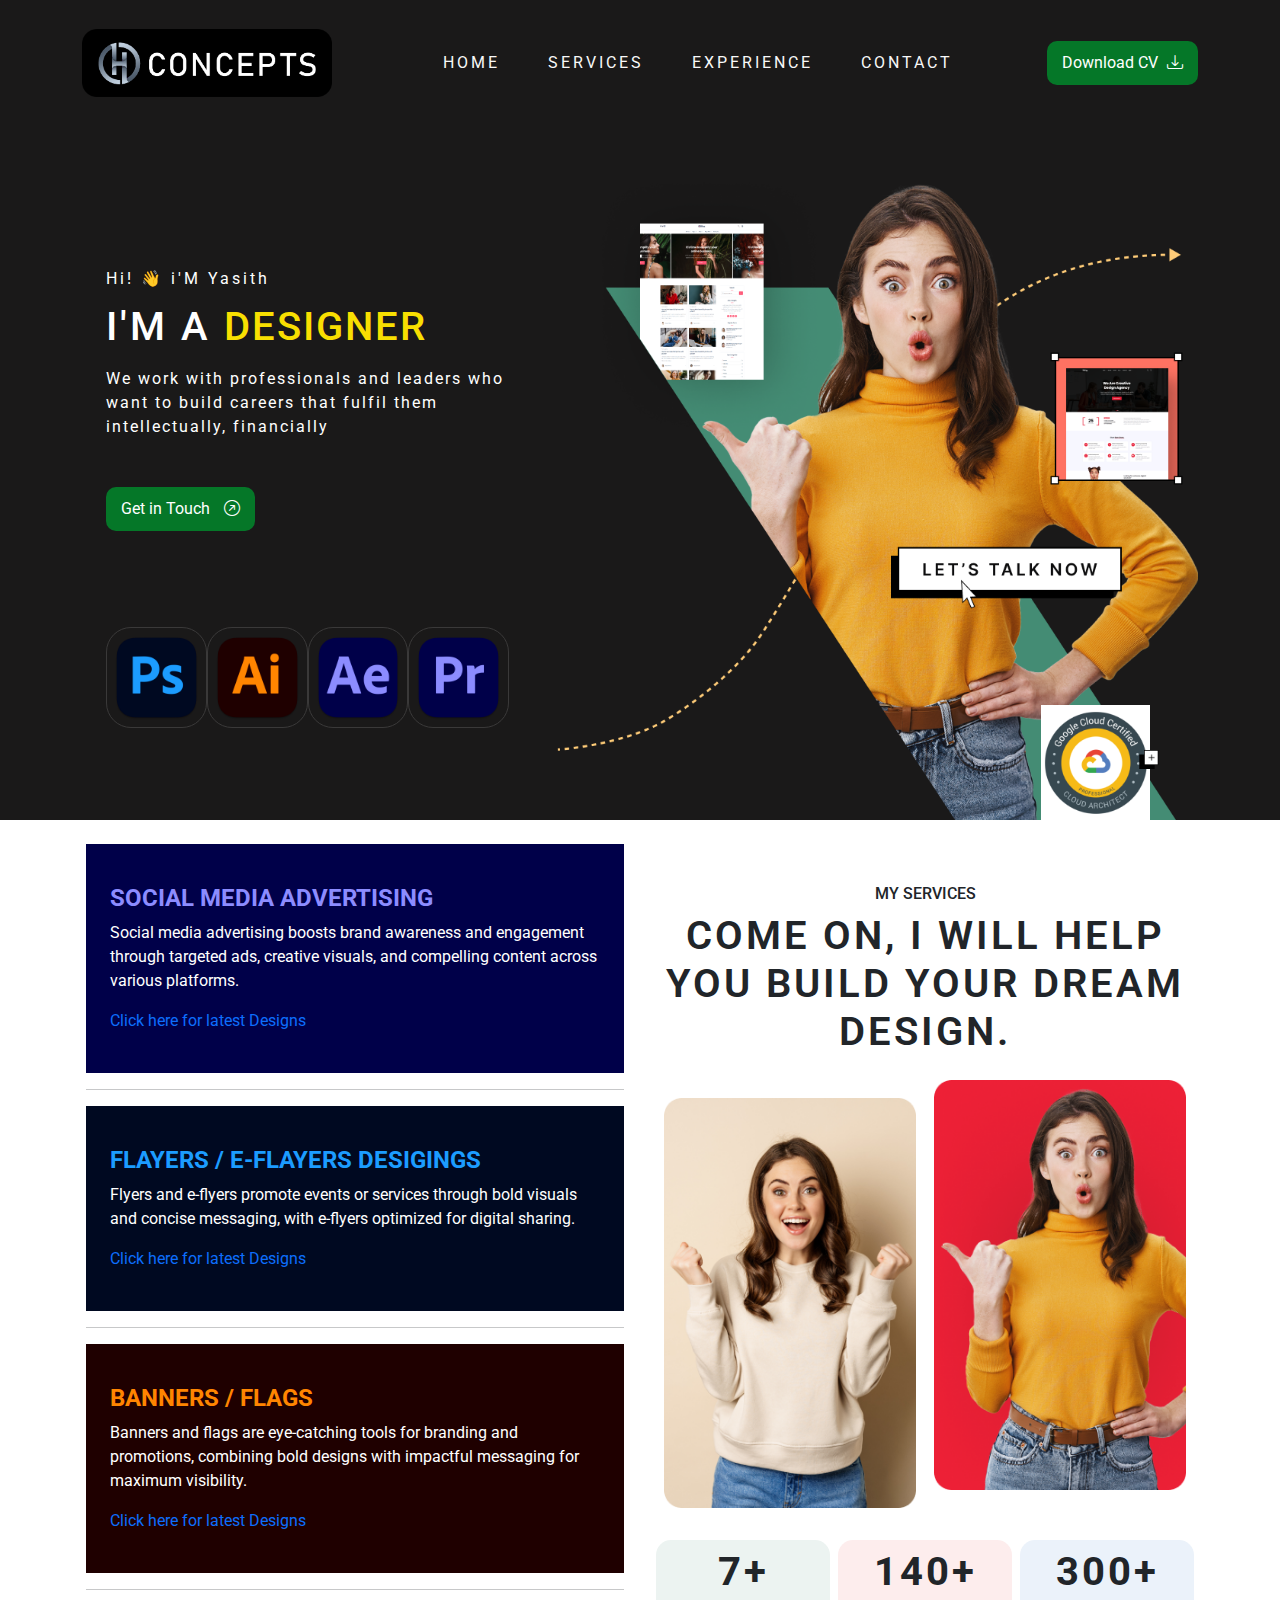
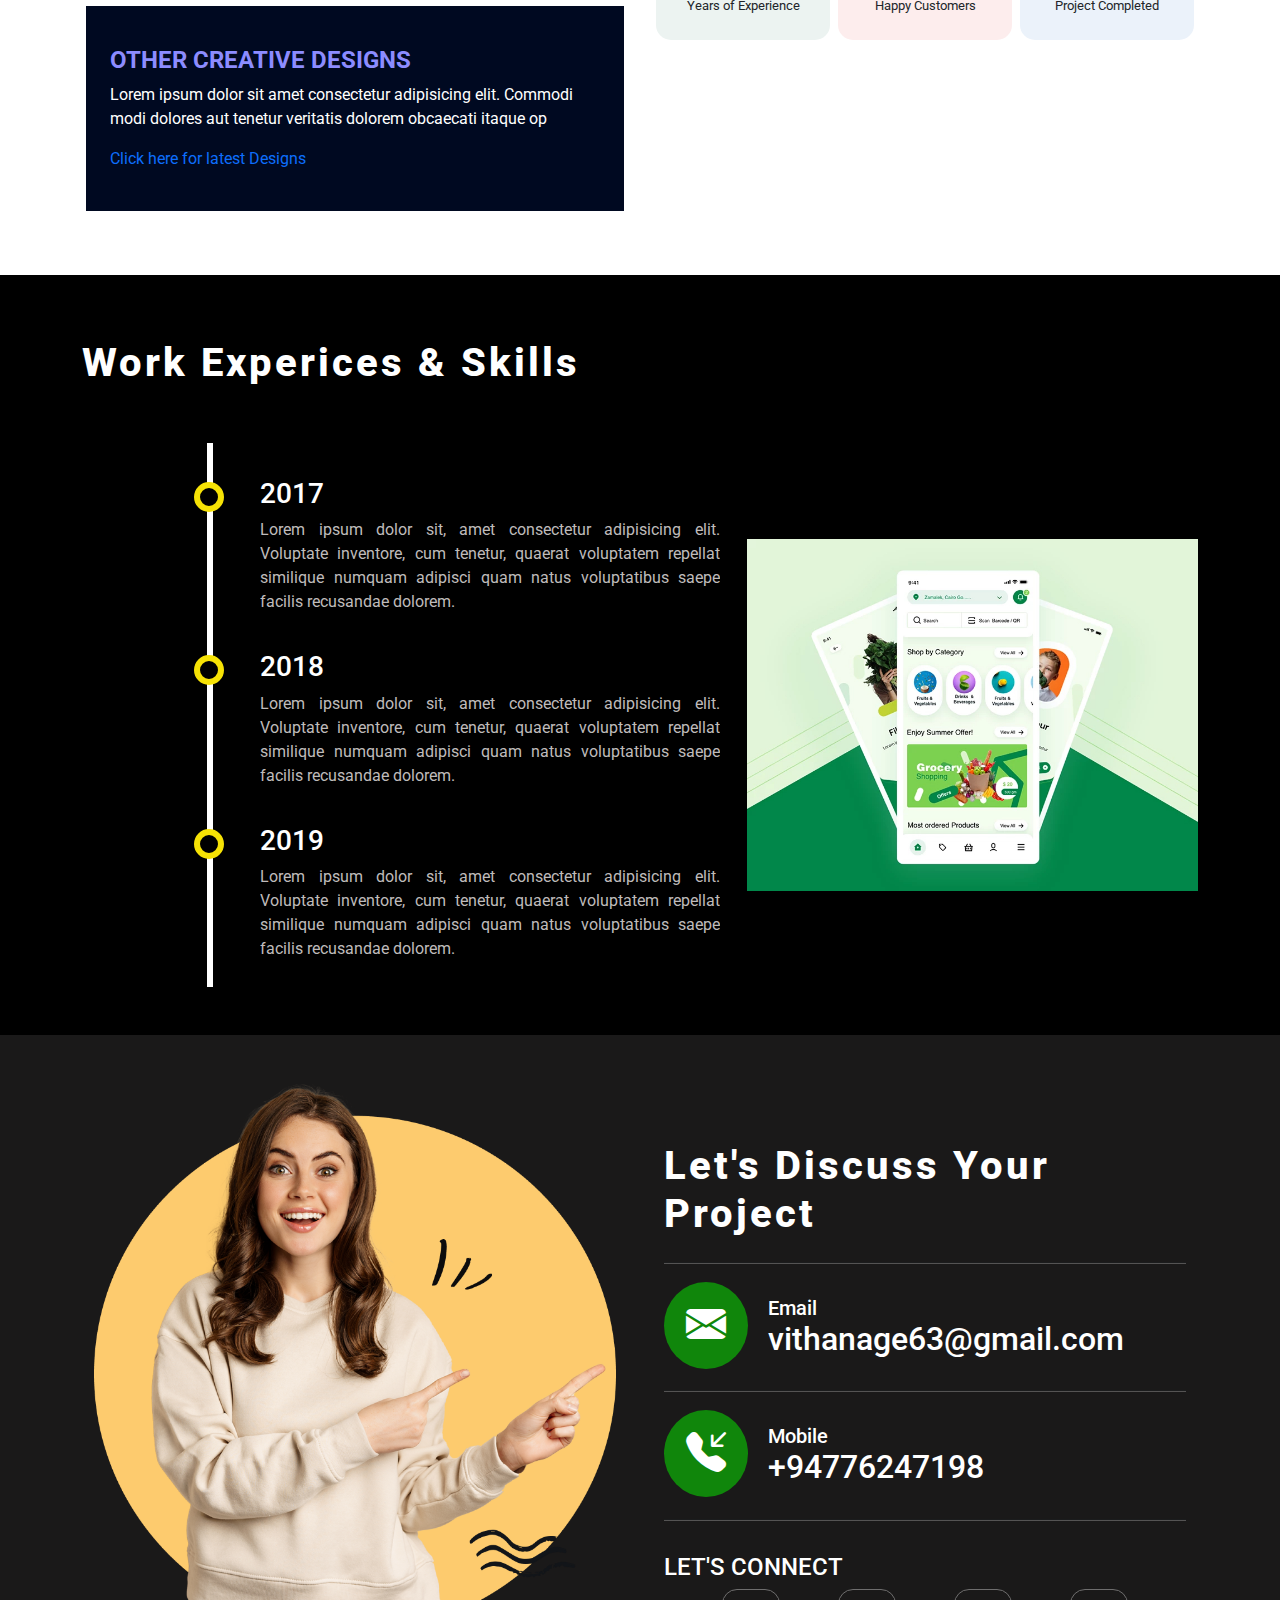
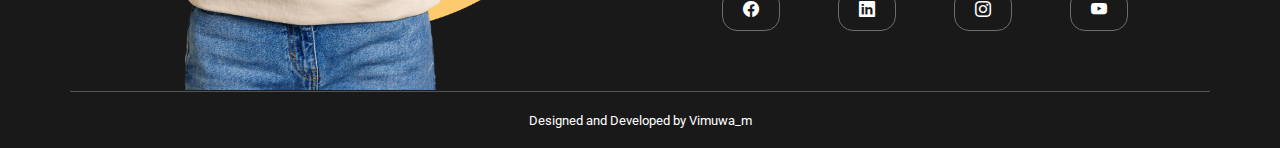
==== commit 3c69a80b: "Add files via upload" ====
--- a/index.html
+++ b/index.html
@@ -24,7 +24,7 @@
     <nav class="navbar navbar-expand-lg p-4">
       <div class="container">
         <a class="navbar-brand" href="index.html"
-          ><img src="logo-light.png" alt="logo"
+        ><img src="logonew.png" alt="logo" width="250px"
         /></a>
         <button
           class="navbar-toggler"
@@ -51,14 +51,11 @@
               <a class="nav-link" href="#experience">Experience</a>
             </li>
             <li class="nav-item px-3">
-              <a class="nav-link" href="#portfolio">Portfolio</a>
-            </li>
-            <li class="nav-item px-3">
               <a class="nav-link" href="#contact">Contact</a>
             </li>
           </ul>
           <div class="download-cv">
-            <a href=""
+            <a href="Yasith Hirunaka.pdf"
               >Download CV
               <i class="bi bi-download" style="padding-left: 5px"></i>
             </a>
@@ -67,12 +64,11 @@
       </div>
     </nav>
     <!-- Navbar End -->
-
     <!-- Side Down Nav -->
     <nav class="navbar navbar-expand-lg p-4" id="sidedownnav">
       <div class="container">
         <a class="navbar-brand" href="index.html"
-          ><img src="logo.png" alt="logo"
+        ><img src="logonew.png" alt="logo" width="250px"
         /></a>
         <button
           class="navbar-toggler"
@@ -98,15 +94,13 @@
             <li class="nav-item px-3">
               <a class="nav-link" href="#experience">Experience</a>
             </li>
-            <li class="nav-item px-3">
-              <a class="nav-link" href="#portfolio">Portfolio</a>
-            </li>
+   
             <li class="nav-item px-3">
               <a class="nav-link" href="#contact">Contact</a>
             </li>
           </ul>
           <div class="download-cv">
-            <a href=""
+            <a href="Yasith Hirunaka.pdf"
               >Download CV
               <i class="bi bi-download" style="padding-left: 5px"></i>
             </a>
@@ -182,64 +176,80 @@
         <div class="row">
           <div class="col-md-6 g-4 mb-3 px-3">
             <div class="services-cards-warapper">
+              <div class="service-card d-flex pt-3 pb-3" id="aftereffects">
+                <a href="socialmedia.html">
+                  <div class="service-card-body p-4">
+                    <div class="service-card-header">
+                      <h4>SOCIAL MEDIA ADVERTISING</h4>
+                    </div>
+                    <div class="service-card-description">
+                      <p>
+                        Social media advertising boosts brand awareness and
+                        engagement through targeted ads, creative visuals, and
+                        compelling content across various platforms.
+                      </p>
+                    </div>
+                    <a href="socialmedia.html">Click here for latest Designs</a>
+                  </div>
+                </a>
+              </div>
+              <hr />
               <div class="service-card d-flex pt-3 pb-3" id="photoshop">
-                <div class="service-card-body p-4">
-                  <div class="service-card-header">
-                    <h4>ADOBE PHOTOSHOP</h4>
-                  </div>
-                  <div class="service-card-description">
-                    <p>
-                      Lorem ipsum dolor sit amet consectetur adipisicing elit.
-                      Commodi modi dolores aut tenetur veritatis dolorem
-                      obcaecati itaque op
-                    </p>
-                  </div>
-                </div>
-              </div>
+                <a href="flayers.html">
+                  <div class="service-card-body p-4">
+                    <div class="service-card-header">
+                      <h4>FLAYERS / E-FLAYERS DESIGINGS</h4>
+                    </div>
+                    <div class="service-card-description">
+                      <p>
+                        Flyers and e-flyers promote events or services through
+                        bold visuals and concise messaging, with e-flyers
+                        optimized for digital sharing.
+                      </p>
+                     
+                    </div>
+                    <a href="flayers.html">Click here for latest Designs</a>
+                  </div>
+                </a>
+              </div>
+
               <hr />
+
               <div class="service-card d-flex pt-3 pb-3" id="illustrator">
-                <div class="service-card-body p-4">
-                  <div class="service-card-header">
-                    <h4>ADOBE ILLUSTRATOR</h4>
-                  </div>
-                  <div class="service-card-description">
-                    <p>
-                      Lorem ipsum dolor sit amet consectetur adipisicing elit.
-                      Commodi modi dolores aut tenetur veritatis dolorem
-                      obcaecati itaque op
-                    </p>
-                  </div>
-                </div>
+                <a href="banners.html">
+                  <div class="service-card-body p-4">
+                    <div class="service-card-header">
+                      <h4>BANNERS / FLAGS</h4>
+                    </div>
+                    <div class="service-card-description">
+                      <p>
+                        Banners and flags are eye-catching tools for branding
+                        and promotions, combining bold designs with impactful
+                        messaging for maximum visibility.
+                      </p>
+                    </div>
+                    <a href="banners.html">Click here for latest Designs</a>
+                  </div>
+                </a>
               </div>
               <hr />
-              <div class="service-card d-flex pt-3 pb-3" id="aftereffects">
-                <div class="service-card-body p-4">
-                  <div class="service-card-header">
-                    <h4>ADOBE AFTER EFFECTS</h4>
-                  </div>
-                  <div class="service-card-description">
-                    <p>
-                      Lorem ipsum dolor sit amet consectetur adipisicing elit.
-                      Commodi modi dolores aut tenetur veritatis dolorem
-                      obcaecati itaque op
-                    </p>
-                  </div>
-                </div>
-              </div>
-              <hr />
+      
               <div class="service-card d-flex pt-3 pb-3" id="lightroom">
-                <div class="service-card-body p-4">
-                  <div class="service-card-header">
-                    <h4>ADOBE PREMIRE-PRO</h4>
-                  </div>
-                  <div class="service-card-description">
-                    <p>
-                      Lorem ipsum dolor sit amet consectetur adipisicing elit.
-                      Commodi modi dolores aut tenetur veritatis dolorem
-                      obcaecati itaque op
-                    </p>
-                  </div>
-                </div>
+                <a href="others.html">
+                  <div class="service-card-body p-4">
+                    <div class="service-card-header">
+                      <h4>OTHER CREATIVE DESIGNS</h4>
+                    </div>
+                    <div class="service-card-description">
+                      <p>
+                        Lorem ipsum dolor sit amet consectetur adipisicing elit.
+                        Commodi modi dolores aut tenetur veritatis dolorem
+                        obcaecati itaque op
+                      </p>
+                    </div>
+                    <a href="others.html">Click here for latest Designs</a>
+                  </div>
+                </a>
               </div>
             </div>
           </div>
@@ -265,7 +275,7 @@
                     class="experience-box p-2 text-center"
                     style="background: rgb(236, 243, 241)"
                   >
-                    <h1 class="d-flex my-auto">4+</h1>
+                    <h1 class="d-flex my-auto">7+</h1>
                     <p>Years of Experience</p>
                   </div>
                 </div>
@@ -357,63 +367,8 @@
     <!-- Experience End -->
     <div id="portfolio"></div>
     <!-- Projects -->
-    <div class="projects-wrapper pb-5 pt-5">
-      <div class="container">
-        <div class="project-header">
-          <h3>RECENT PROJECTS</h3>
-        </div>
-        <div class="project-description">
-          <p>
-            Lorem ipsum dolor sit amet consectetur adipisicing elit. Quis ab
-            accusantium minus nulla tenetur odio.
-          </p>
-        </div>
-        <!-- prject -->
-        <div id="aniimated-thumbnials" class="aniimated-thumbnials">
-          <a href="projects/2.jpeg">
-            <img src="projects/2.jpeg" />
-          </a>
-          <a href="projects/3-1.jpg">
-            <img src="projects/3.jpeg" />
-          </a>
-          <a href="projects/4-2.jpg">
-            <img src="projects/4.jpg" />
-          </a>
-          <a href="projects/4-1.jpg">
-            <img src="projects/5.jpg" />
-          </a>
-          <a href="projects/6.jpg">
-            <img src="projects/6.jpg" />
-          </a>
-          <a href="projects/7.jpg">
-            <img src="projects/7-1.jpg" />
-          </a>
-          <a href="projects/8.jpg">
-            <img src="projects/8.jpg" />
-          </a>
-          <a href="projects/9.jpg">
-            <img src="projects/9.jpg" />
-          </a>
-
-          <a href="projects/10.jpg">
-            <img src="projects/10.jpg" />
-          </a>
-
-          <a href="projects/11.jpg">
-            <img src="projects/11.jpg" />
-          </a>
-
-          <a href="projects/12.jpg">
-            <img src="projects/12.jpg" />
-          </a>
-        </div>
-        <div class="see-more text-center pt-5">
-          <a href="projects.html" class="see-more-btn">See More</a>
-        </div>
-      </div>
-    </div>
+  
     <!-- Projects End -->
-
     <!-- Contact Section -->
     <div class="contact-warpper pt-5" id="contact">
       <div class="contact-wrapper">
@@ -446,7 +401,7 @@
                   </div>
                   <div class="email-details" style="padding-left: 20px">
                     <h5 class="d-flex my-auto">Email</h5>
-                    <h2 class="d-flex my-auto">vmalinda866@gmail.com</h2>
+                    <h2 class="d-flex my-auto">vithanage63@gmail.com</h2>
                   </div>
                 </div>
               </div>
@@ -459,7 +414,7 @@
                   </div>
                   <div class="email-details" style="padding-left: 20px">
                     <h5 class="d-flex my-auto">Mobile</h5>
-                    <h2 class="d-flex my-auto">0764906767</h2>
+                    <h2 class="d-flex my-auto">+94776247198</h2>
                   </div>
                 </div>
               </div>
@@ -495,14 +450,11 @@
         </div>
       </div>
     </div>
-
     <!-- Contact Section End -->
-
     <!-- Scroll to Top -->
     <button onclick="topFunction()" id="myBtn" title="Go to top">
       <i class="bi bi-caret-up-fill"></i>
     </button>
-
     <!-- LightGallery JS -->
     <script src="js/lightgallery.min.js"></script>
     <!-- LightGallery Thumbnail Plugin JS -->
--- a/css/index.css
+++ b/css/index.css
@@ -363,3 +363,7 @@
   font-size: small;
   color: white;
 }
+
+.service-card a {
+  text-decoration: none;
+}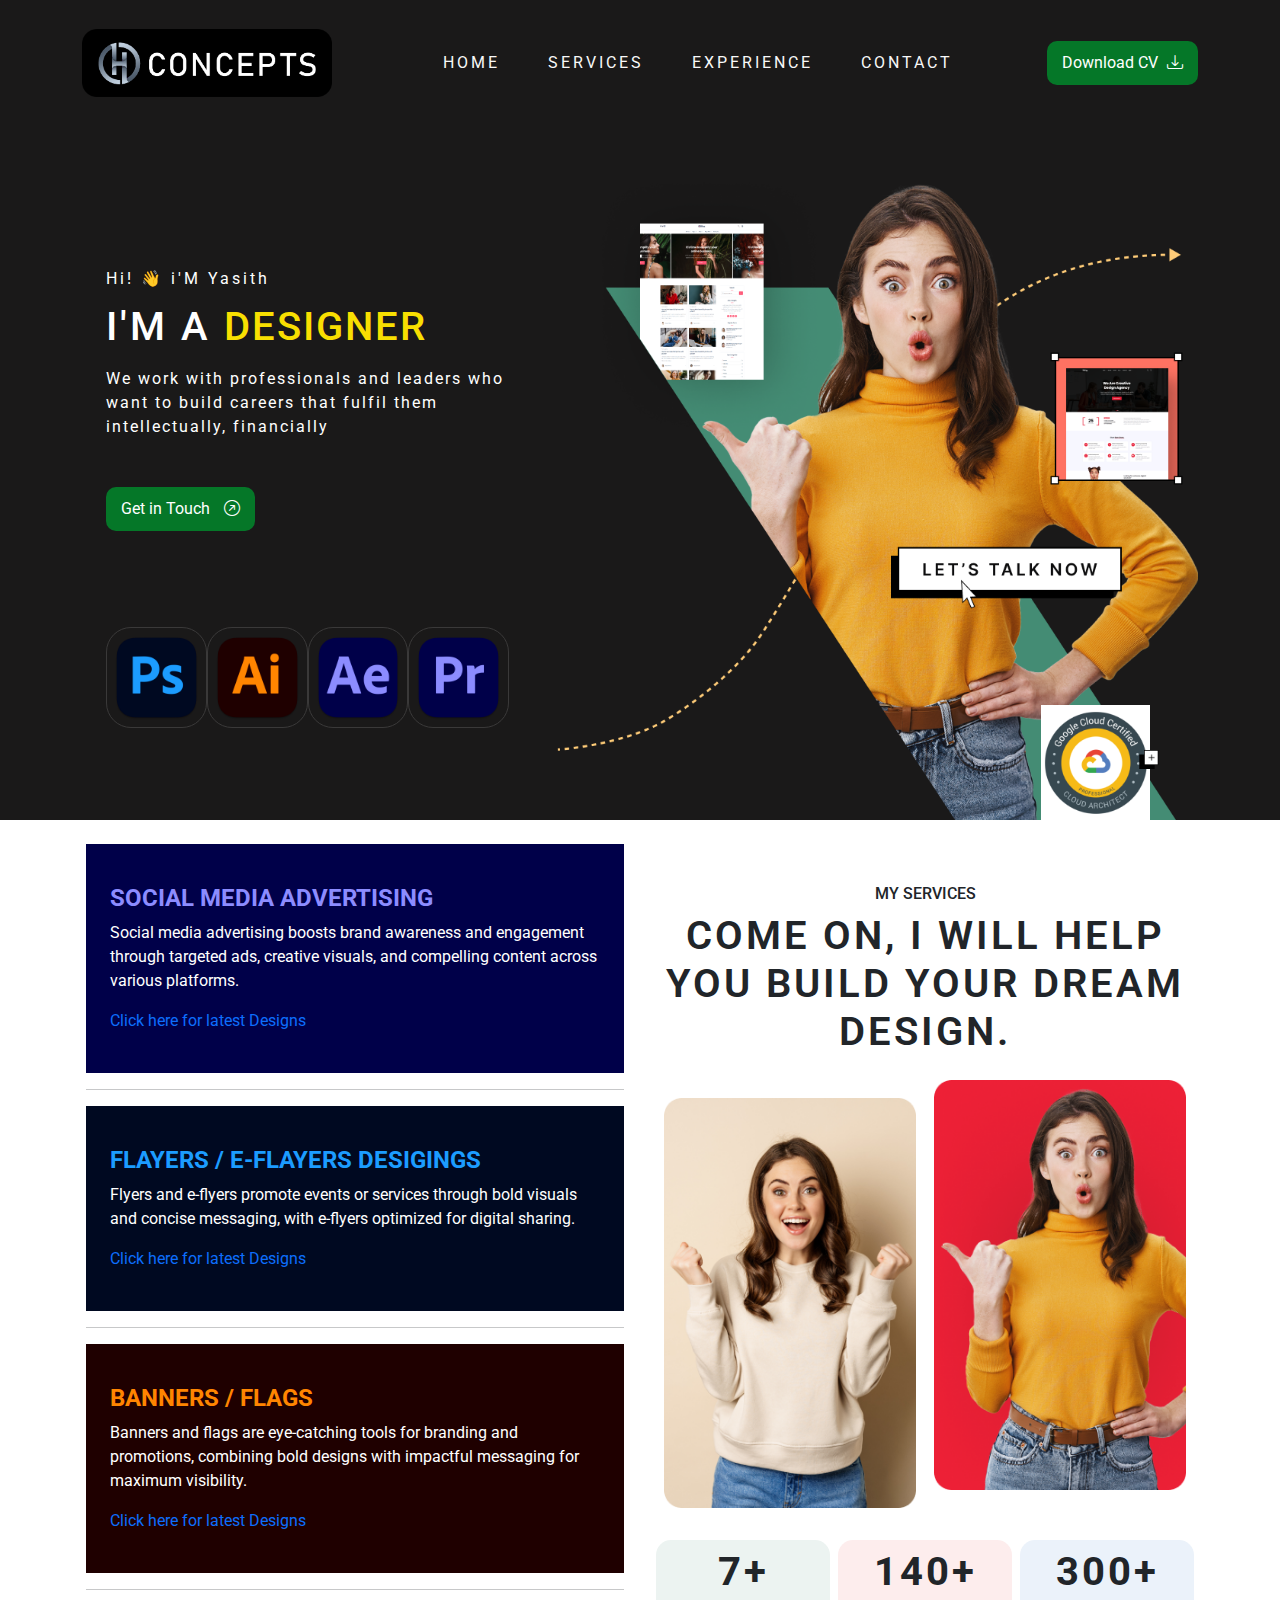
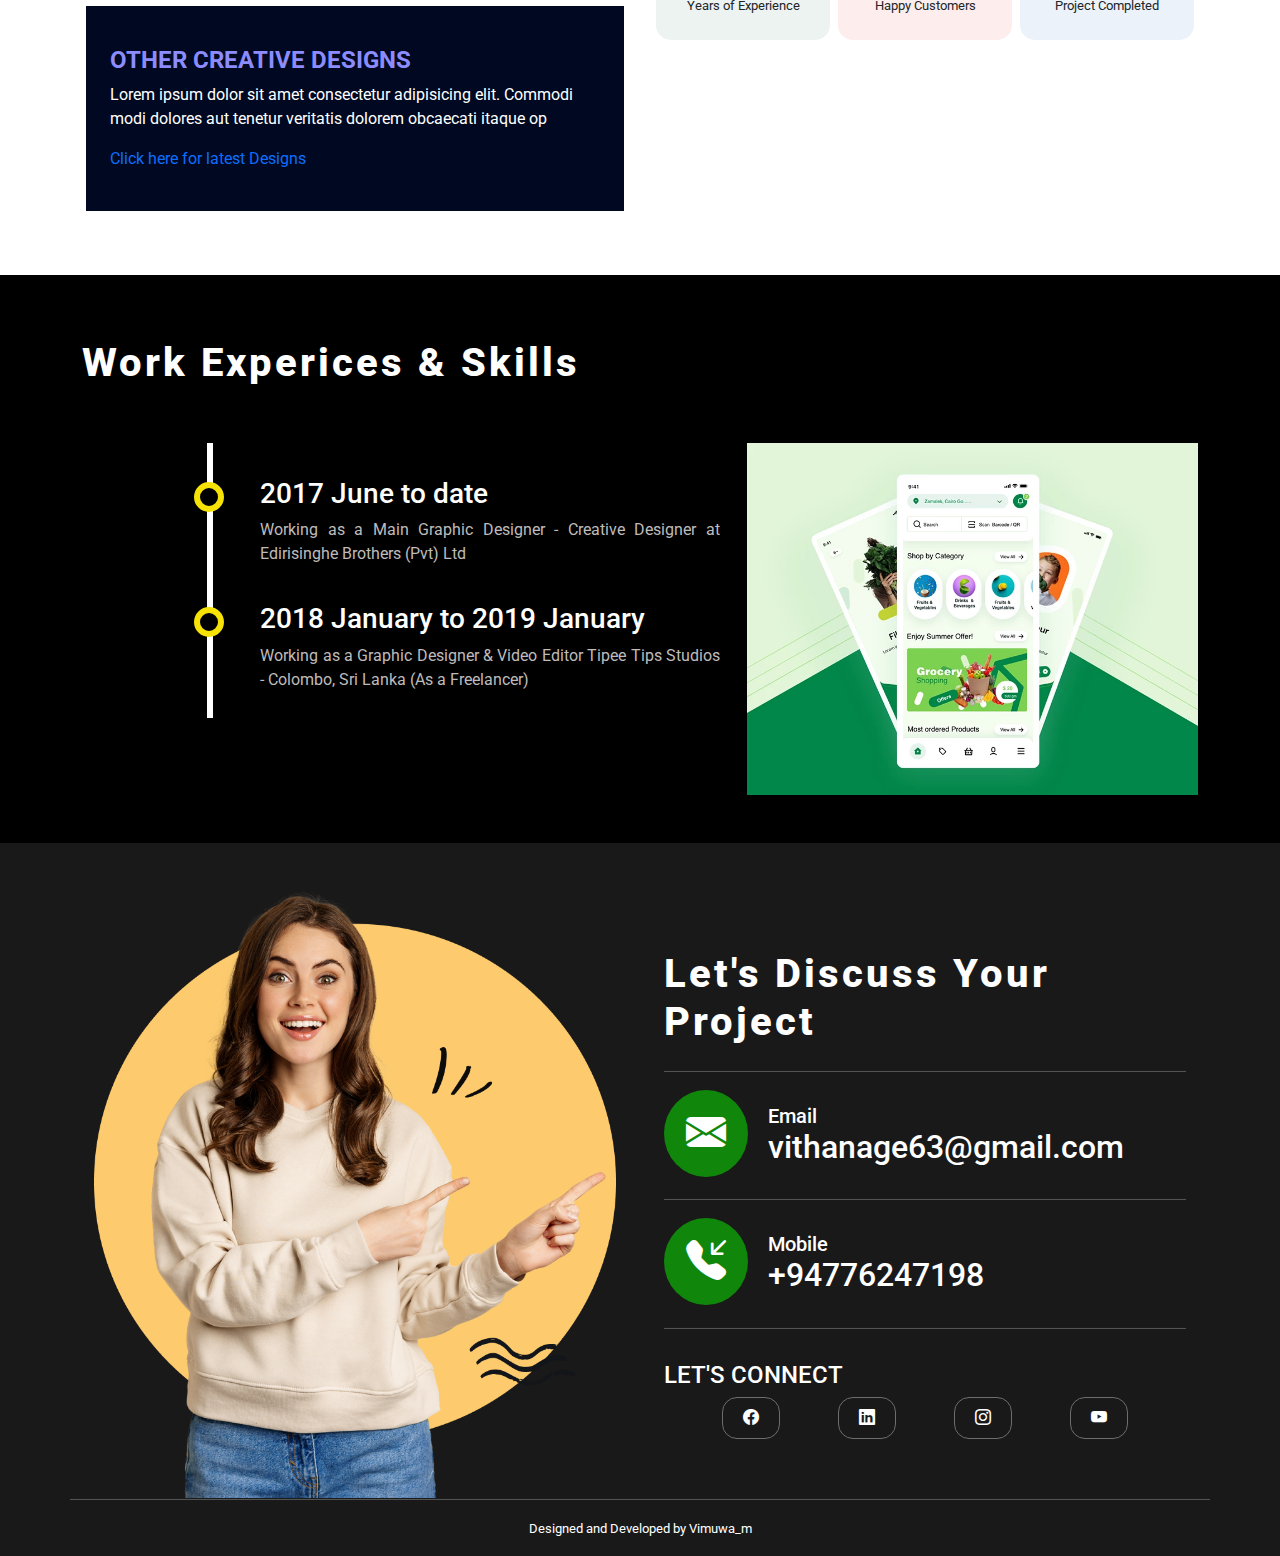
==== commit 27b55086: "Add files via upload" ====
--- a/index.html
+++ b/index.html
@@ -316,37 +316,22 @@
               <div class="timeline pt-4">
                 <div class="content-container right">
                   <div class="content">
-                    <h3>2017</h3>
+                    <h3>2017 June to date </h3>
                     <p>
-                      Lorem ipsum dolor sit, amet consectetur adipisicing elit.
-                      Voluptate inventore, cum tenetur, quaerat voluptatem
-                      repellat similique numquam adipisci quam natus
-                      voluptatibus saepe facilis recusandae dolorem.
+                      Working as a Main Graphic Designer - Creative Designer at Edirisinghe Brothers (Pvt) Ltd
                     </p>
                   </div>
                 </div>
                 <div class="content-container right">
                   <div class="content">
-                    <h3>2018</h3>
+                    <h3>2018 January to 2019 January </h3>
                     <p>
-                      Lorem ipsum dolor sit, amet consectetur adipisicing elit.
-                      Voluptate inventore, cum tenetur, quaerat voluptatem
-                      repellat similique numquam adipisci quam natus
-                      voluptatibus saepe facilis recusandae dolorem.
+                      Working as a  Graphic Designer & Video Editor
+                      Tipee Tips Studios - Colombo, Sri Lanka (As a Freelancer)
                     </p>
                   </div>
                 </div>
-                <div class="content-container right">
-                  <div class="content">
-                    <h3>2019</h3>
-                    <p>
-                      Lorem ipsum dolor sit, amet consectetur adipisicing elit.
-                      Voluptate inventore, cum tenetur, quaerat voluptatem
-                      repellat similique numquam adipisci quam natus
-                      voluptatibus saepe facilis recusandae dolorem.
-                    </p>
-                  </div>
-                </div>
+       
               </div>
             </div>
           </div>
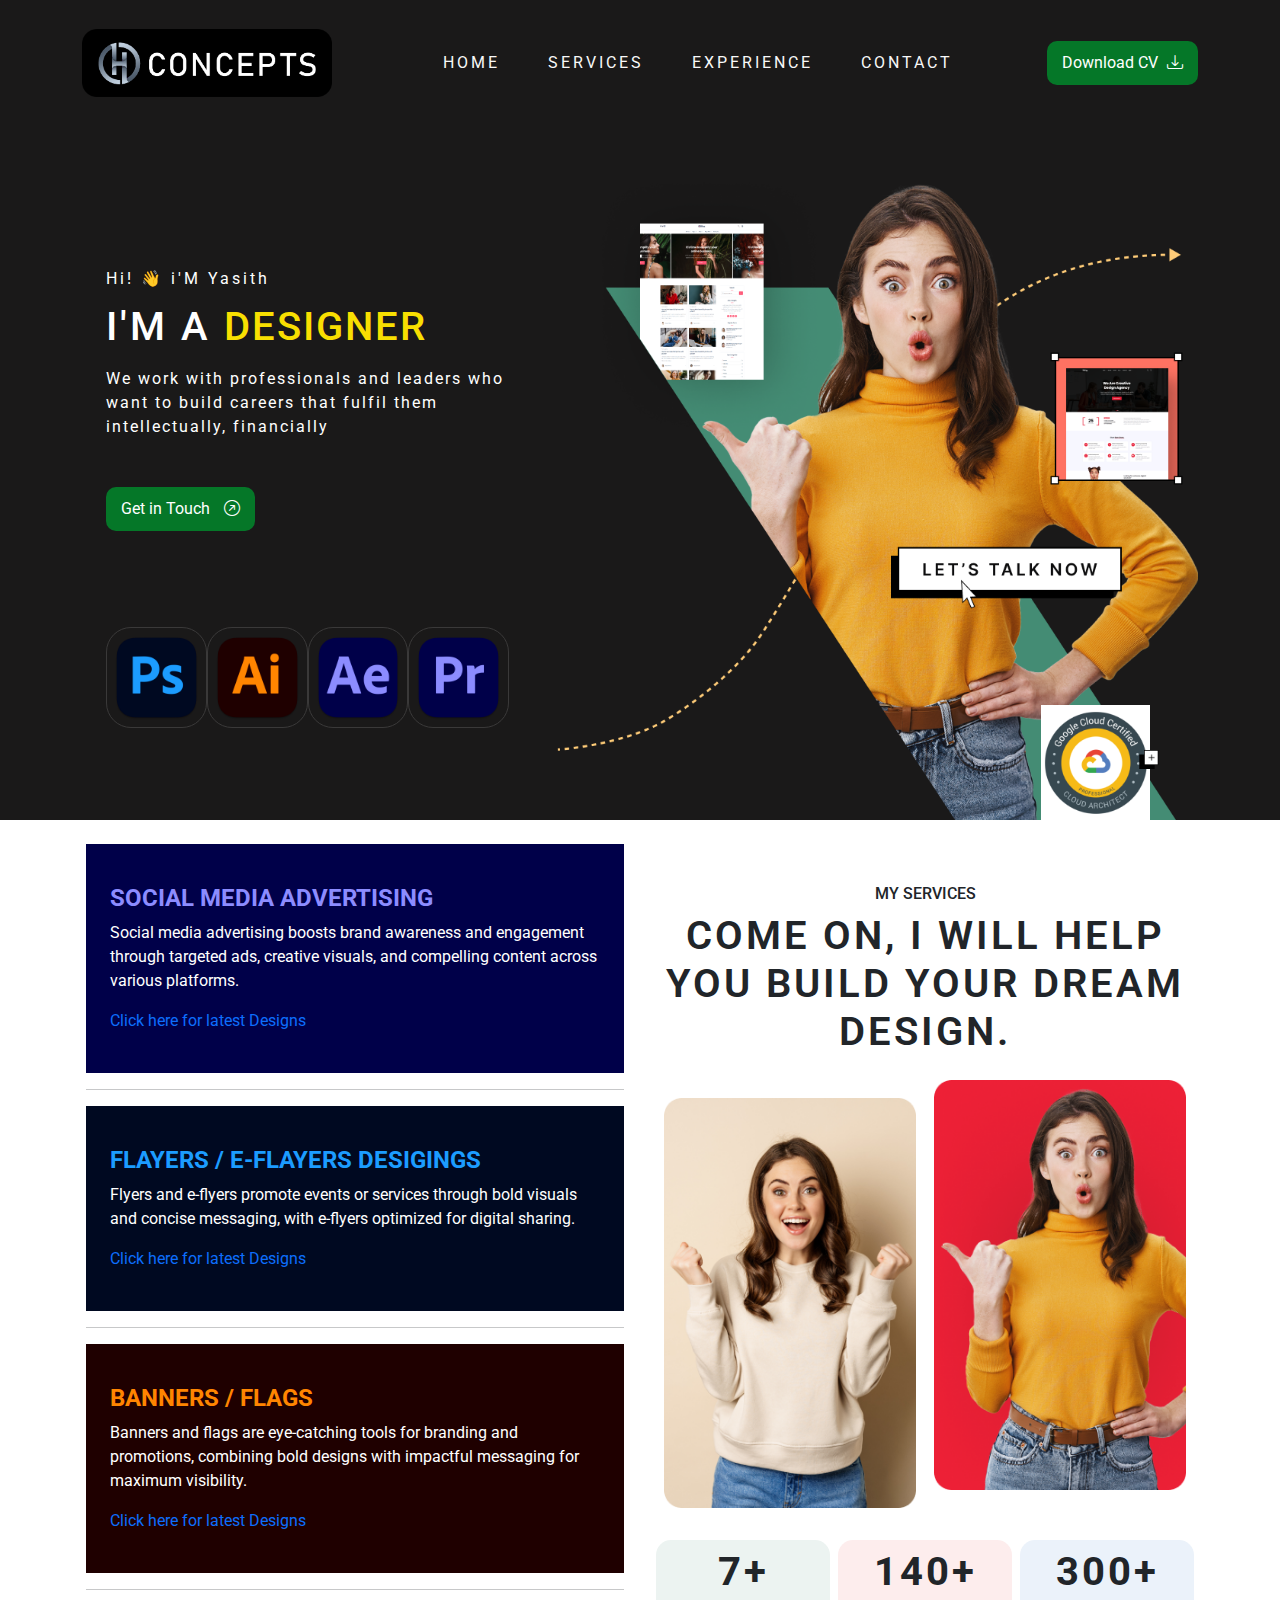
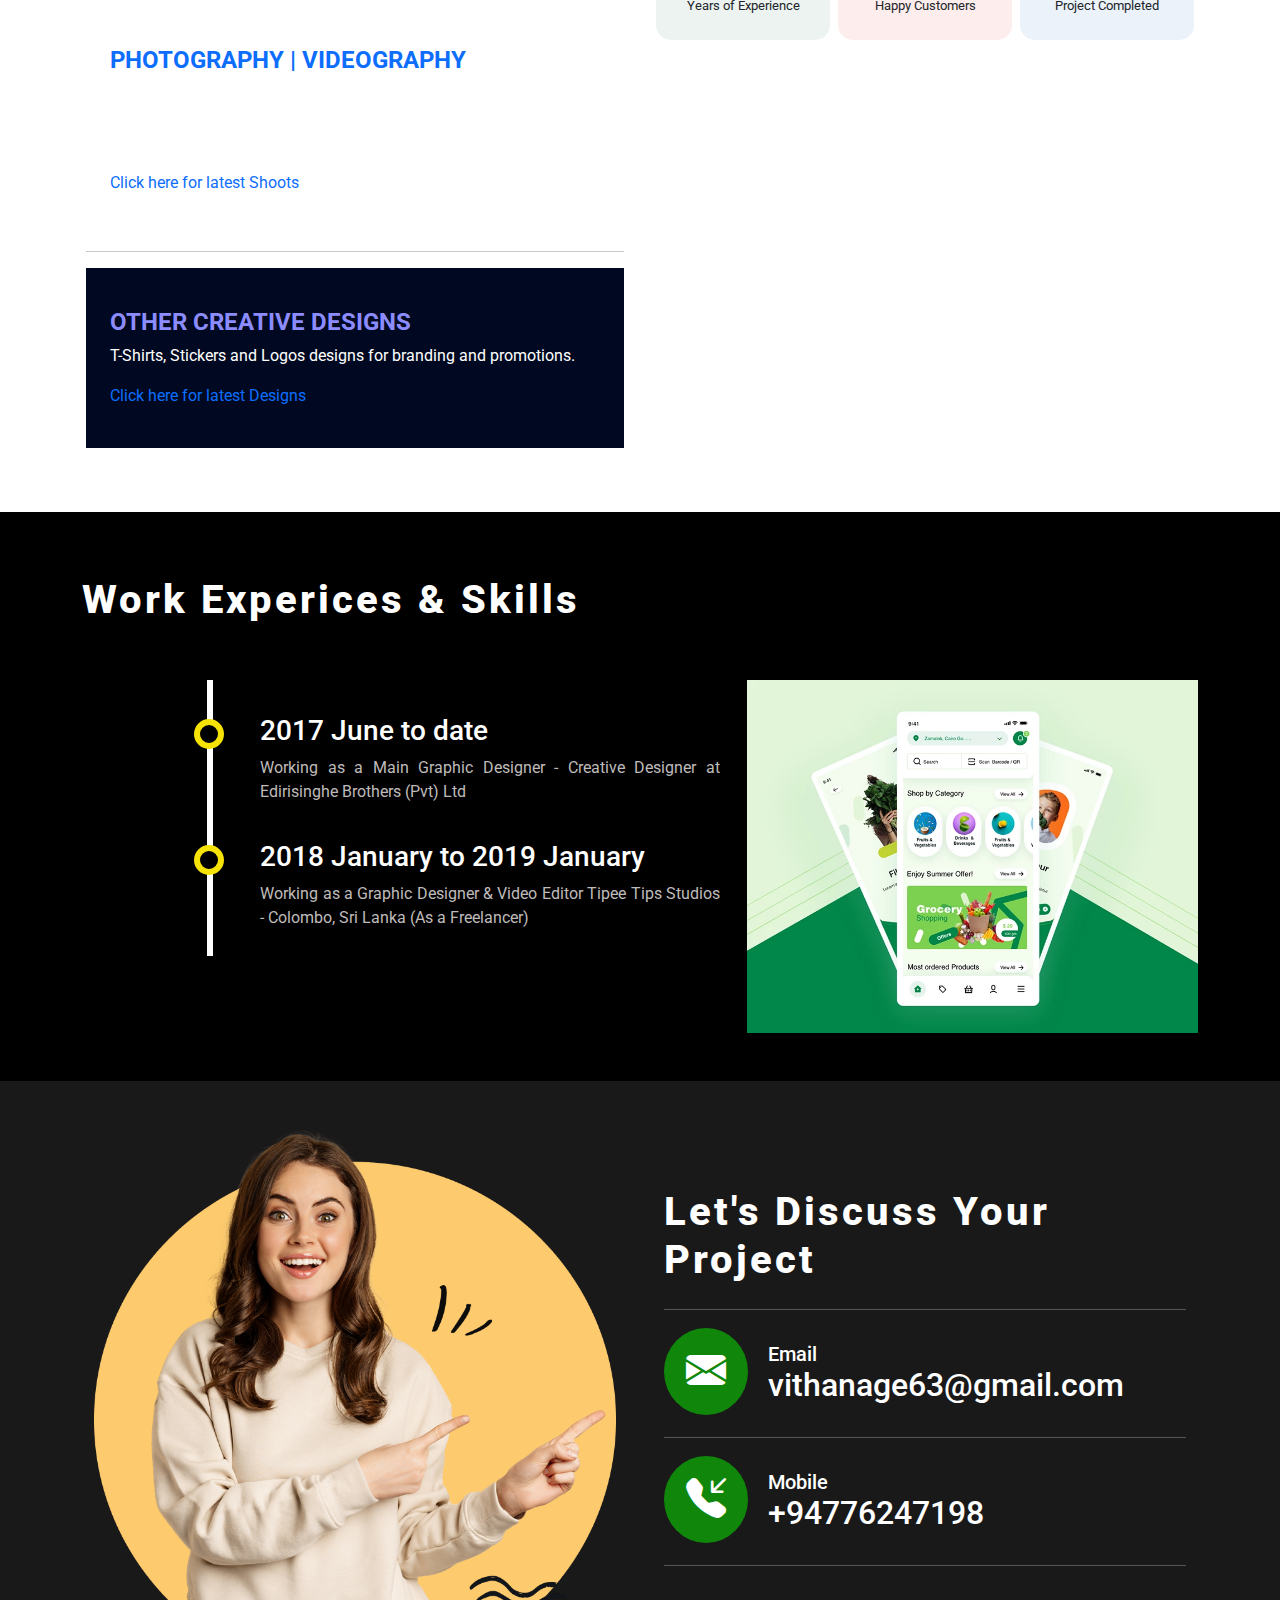
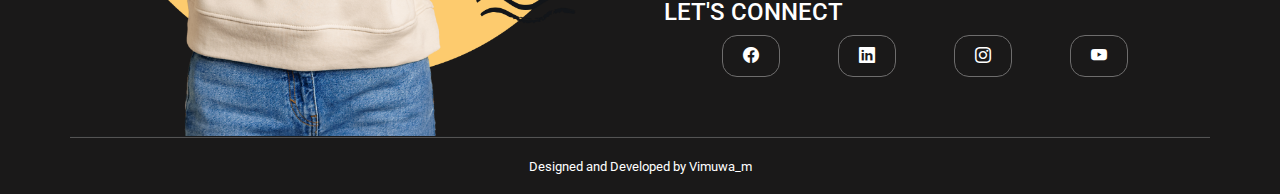
==== commit 4d78a779: "Add files via upload" ====
--- a/index.html
+++ b/index.html
@@ -24,7 +24,7 @@
     <nav class="navbar navbar-expand-lg p-4">
       <div class="container">
         <a class="navbar-brand" href="index.html"
-        ><img src="logonew.png" alt="logo" width="250px"
+          ><img src="logonew.png" alt="logo" width="250px"
         /></a>
         <button
           class="navbar-toggler"
@@ -68,7 +68,7 @@
     <nav class="navbar navbar-expand-lg p-4" id="sidedownnav">
       <div class="container">
         <a class="navbar-brand" href="index.html"
-        ><img src="logonew.png" alt="logo" width="250px"
+          ><img src="logonew.png" alt="logo" width="250px"
         /></a>
         <button
           class="navbar-toggler"
@@ -94,7 +94,7 @@
             <li class="nav-item px-3">
               <a class="nav-link" href="#experience">Experience</a>
             </li>
-   
+
             <li class="nav-item px-3">
               <a class="nav-link" href="#contact">Contact</a>
             </li>
@@ -206,7 +206,6 @@
                         bold visuals and concise messaging, with e-flyers
                         optimized for digital sharing.
                       </p>
-                     
                     </div>
                     <a href="flayers.html">Click here for latest Designs</a>
                   </div>
@@ -233,7 +232,26 @@
                 </a>
               </div>
               <hr />
-      
+
+ 
+              <div class="service-card d-flex pt-3 pb-3" id="photography">
+                <a href="others.html">
+                  <div class="service-card-body p-4">
+                    <div class="service-card-header">
+                      <h4>PHOTOGRAPHY | VIDEOGRAPHY</h4>
+                    </div>
+                    <div class="service-card-description">
+                      <p>
+                        Incorporating professional photography and Videography enhances design
+                        by adding visual depth, realism, and emotion, creating a
+                        more engaging and impactful experience.
+                      </p>
+                    </div>
+                    <a href="photography.html">Click here for latest Shoots</a>
+                  </div>
+                </a>
+              </div>
+              <hr />
               <div class="service-card d-flex pt-3 pb-3" id="lightroom">
                 <a href="others.html">
                   <div class="service-card-body p-4">
@@ -242,15 +260,15 @@
                     </div>
                     <div class="service-card-description">
                       <p>
-                        Lorem ipsum dolor sit amet consectetur adipisicing elit.
-                        Commodi modi dolores aut tenetur veritatis dolorem
-                        obcaecati itaque op
+                        T-Shirts, Stickers and Logos designs for branding and
+                        promotions.
                       </p>
                     </div>
                     <a href="others.html">Click here for latest Designs</a>
                   </div>
                 </a>
               </div>
+              
             </div>
           </div>
           <div class="col-md-6 g-5">
@@ -316,22 +334,22 @@
               <div class="timeline pt-4">
                 <div class="content-container right">
                   <div class="content">
-                    <h3>2017 June to date </h3>
+                    <h3>2017 June to date</h3>
                     <p>
-                      Working as a Main Graphic Designer - Creative Designer at Edirisinghe Brothers (Pvt) Ltd
+                      Working as a Main Graphic Designer - Creative Designer at
+                      Edirisinghe Brothers (Pvt) Ltd
                     </p>
                   </div>
                 </div>
                 <div class="content-container right">
                   <div class="content">
-                    <h3>2018 January to 2019 January </h3>
+                    <h3>2018 January to 2019 January</h3>
                     <p>
-                      Working as a  Graphic Designer & Video Editor
-                      Tipee Tips Studios - Colombo, Sri Lanka (As a Freelancer)
+                      Working as a Graphic Designer & Video Editor Tipee Tips
+                      Studios - Colombo, Sri Lanka (As a Freelancer)
                     </p>
                   </div>
                 </div>
-       
               </div>
             </div>
           </div>
@@ -352,7 +370,7 @@
     <!-- Experience End -->
     <div id="portfolio"></div>
     <!-- Projects -->
-  
+
     <!-- Projects End -->
     <!-- Contact Section -->
     <div class="contact-warpper pt-5" id="contact">
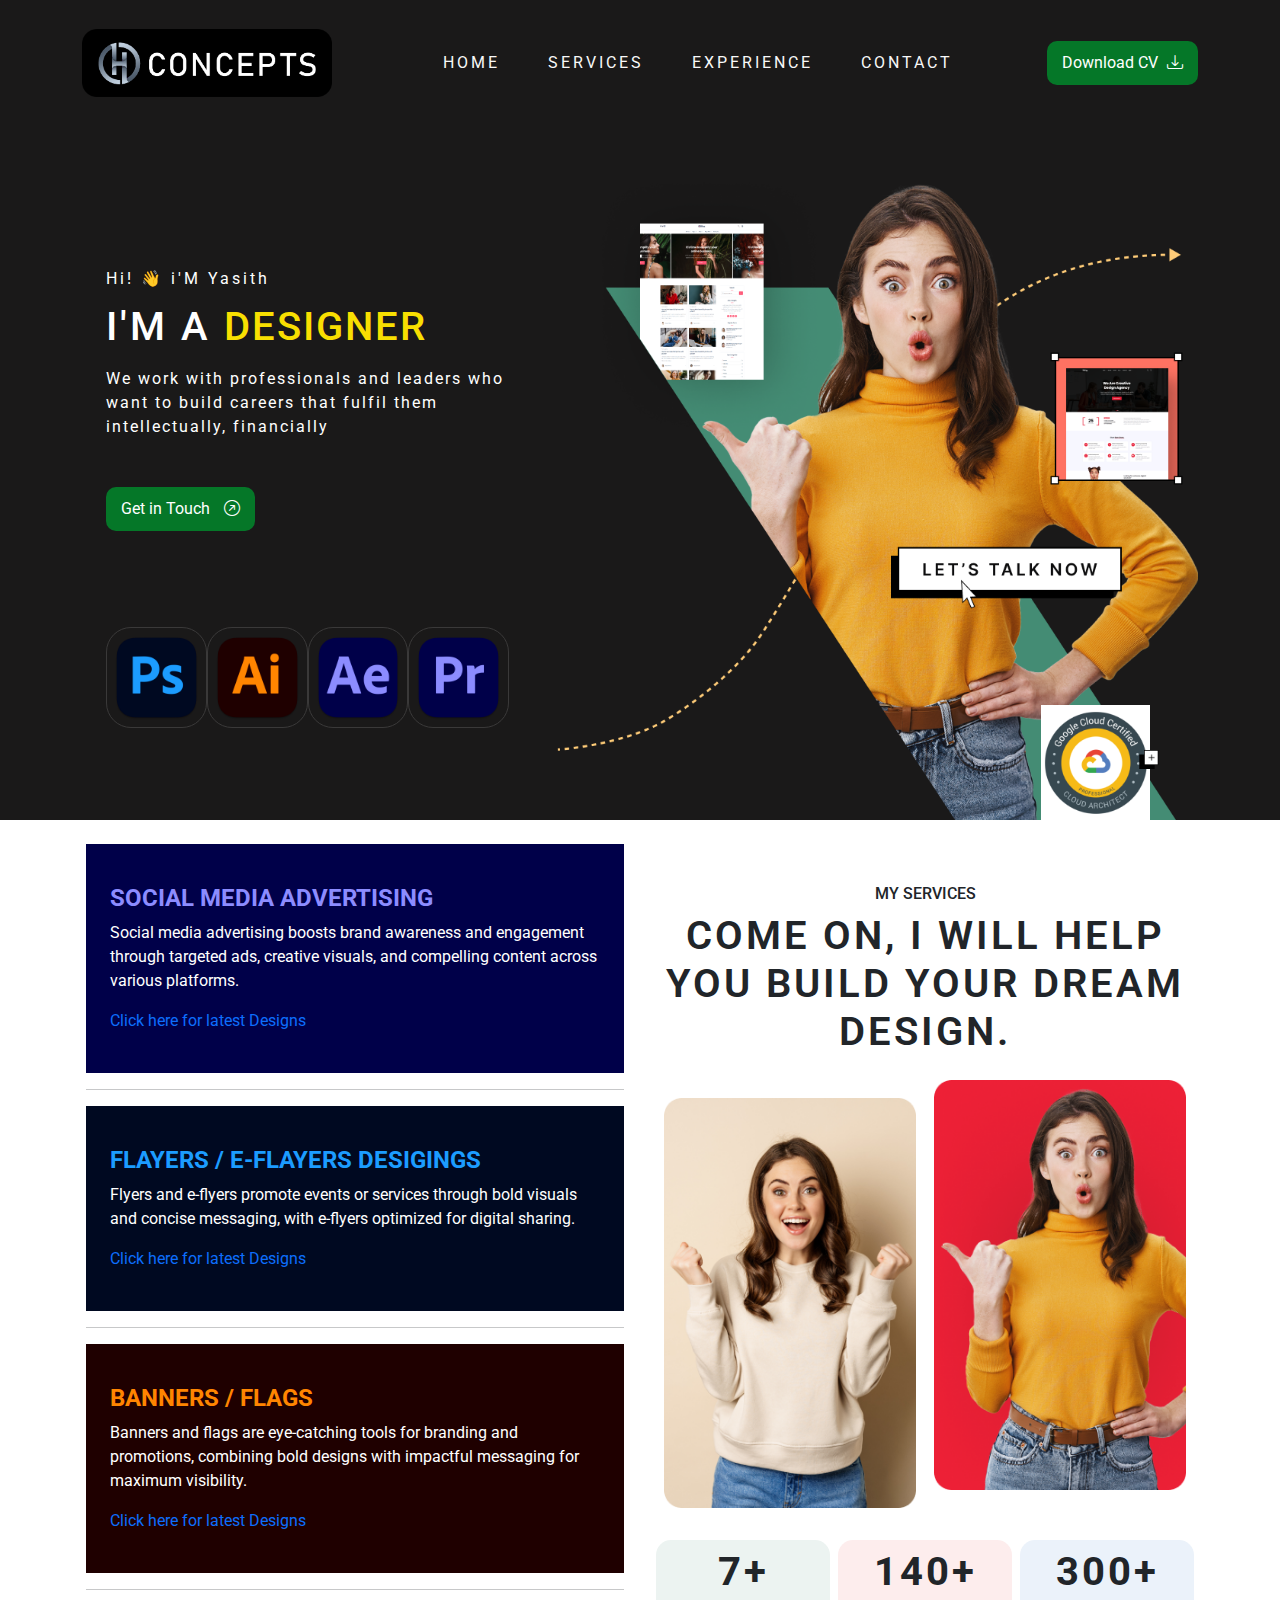
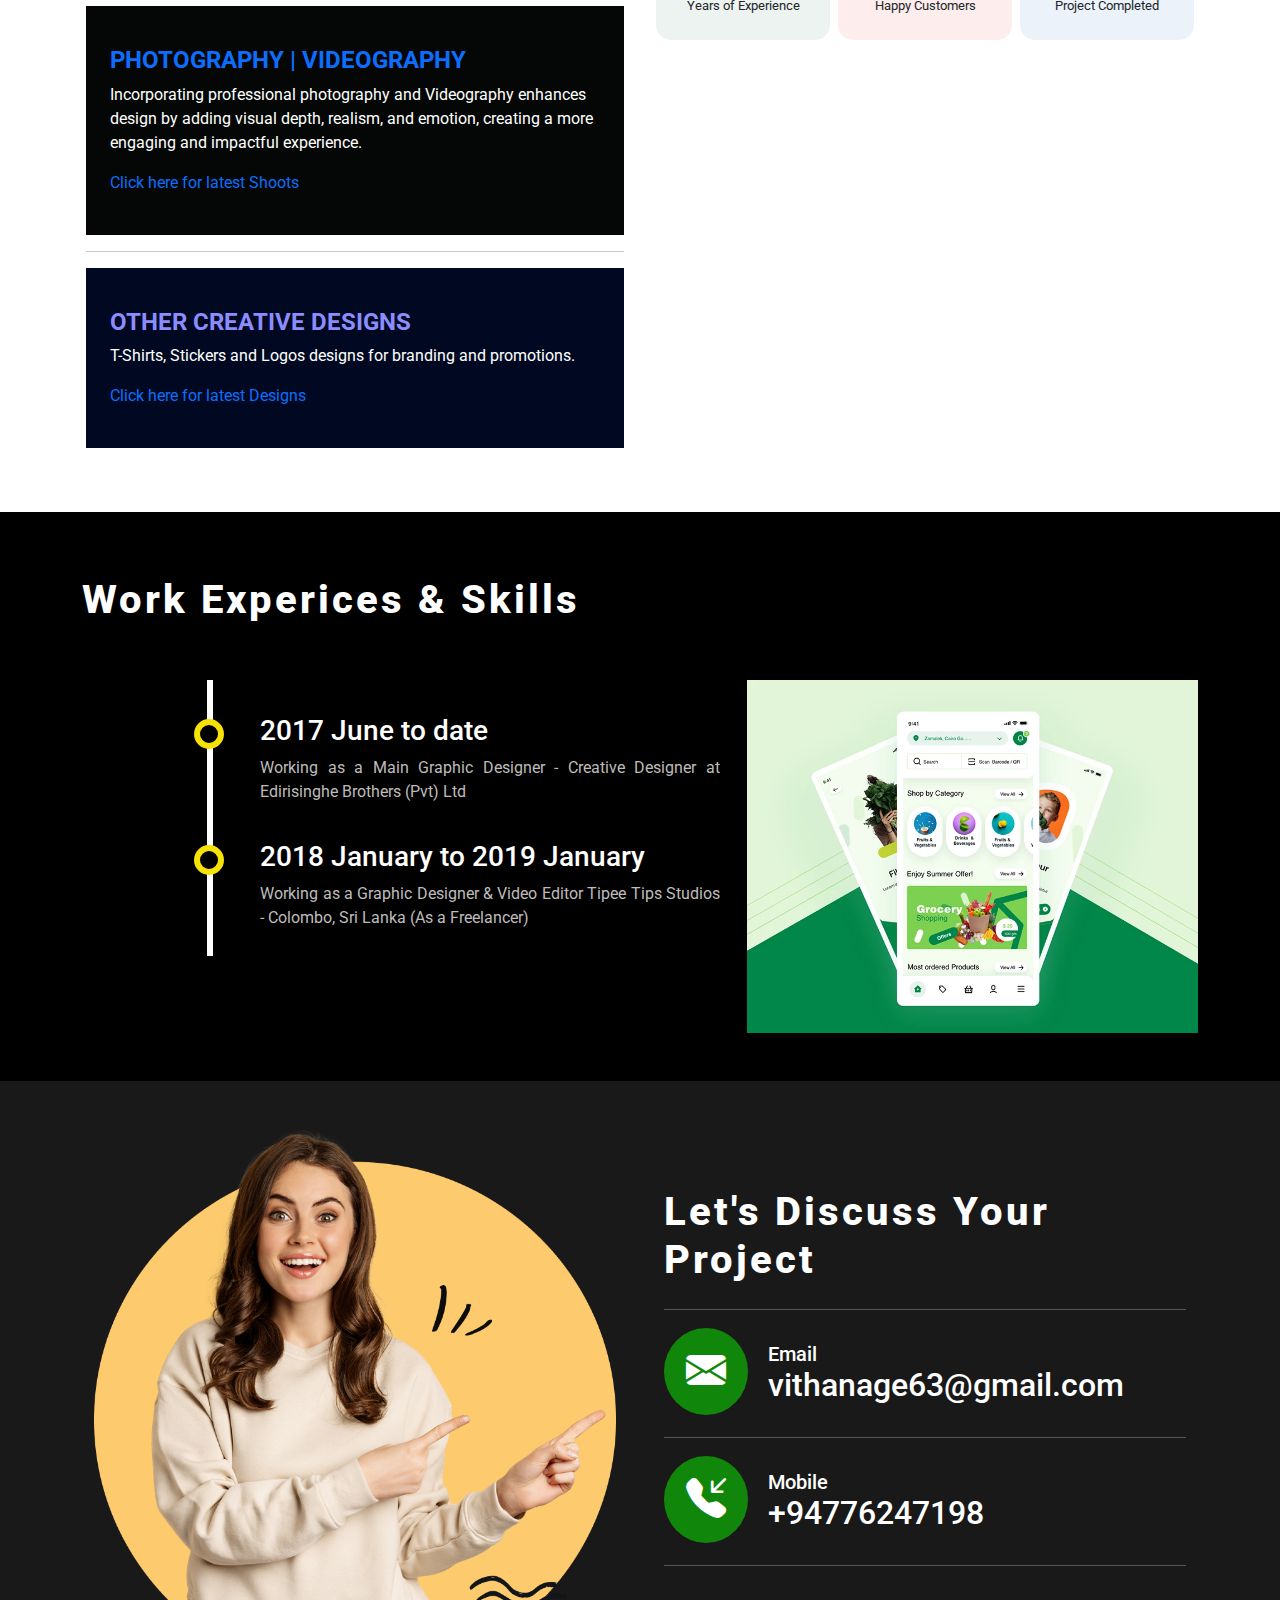
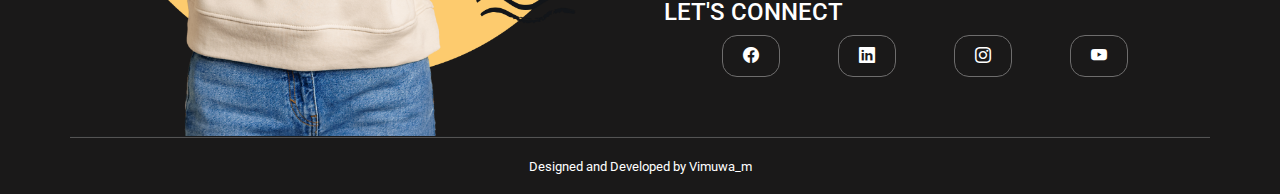
==== commit 37fb87b1: "Add files via upload" ====
--- a/index.html
+++ b/index.html
@@ -235,7 +235,7 @@
 
  
               <div class="service-card d-flex pt-3 pb-3" id="photography">
-                <a href="others.html">
+                <a href="photography.htm">
                   <div class="service-card-body p-4">
                     <div class="service-card-header">
                       <h4>PHOTOGRAPHY | VIDEOGRAPHY</h4>
--- a/css/index.css
+++ b/css/index.css
@@ -366,4 +366,8 @@
 
 .service-card a {
   text-decoration: none;
+}
+
+#photography{
+    background-color: rgb(4, 7, 5);
 }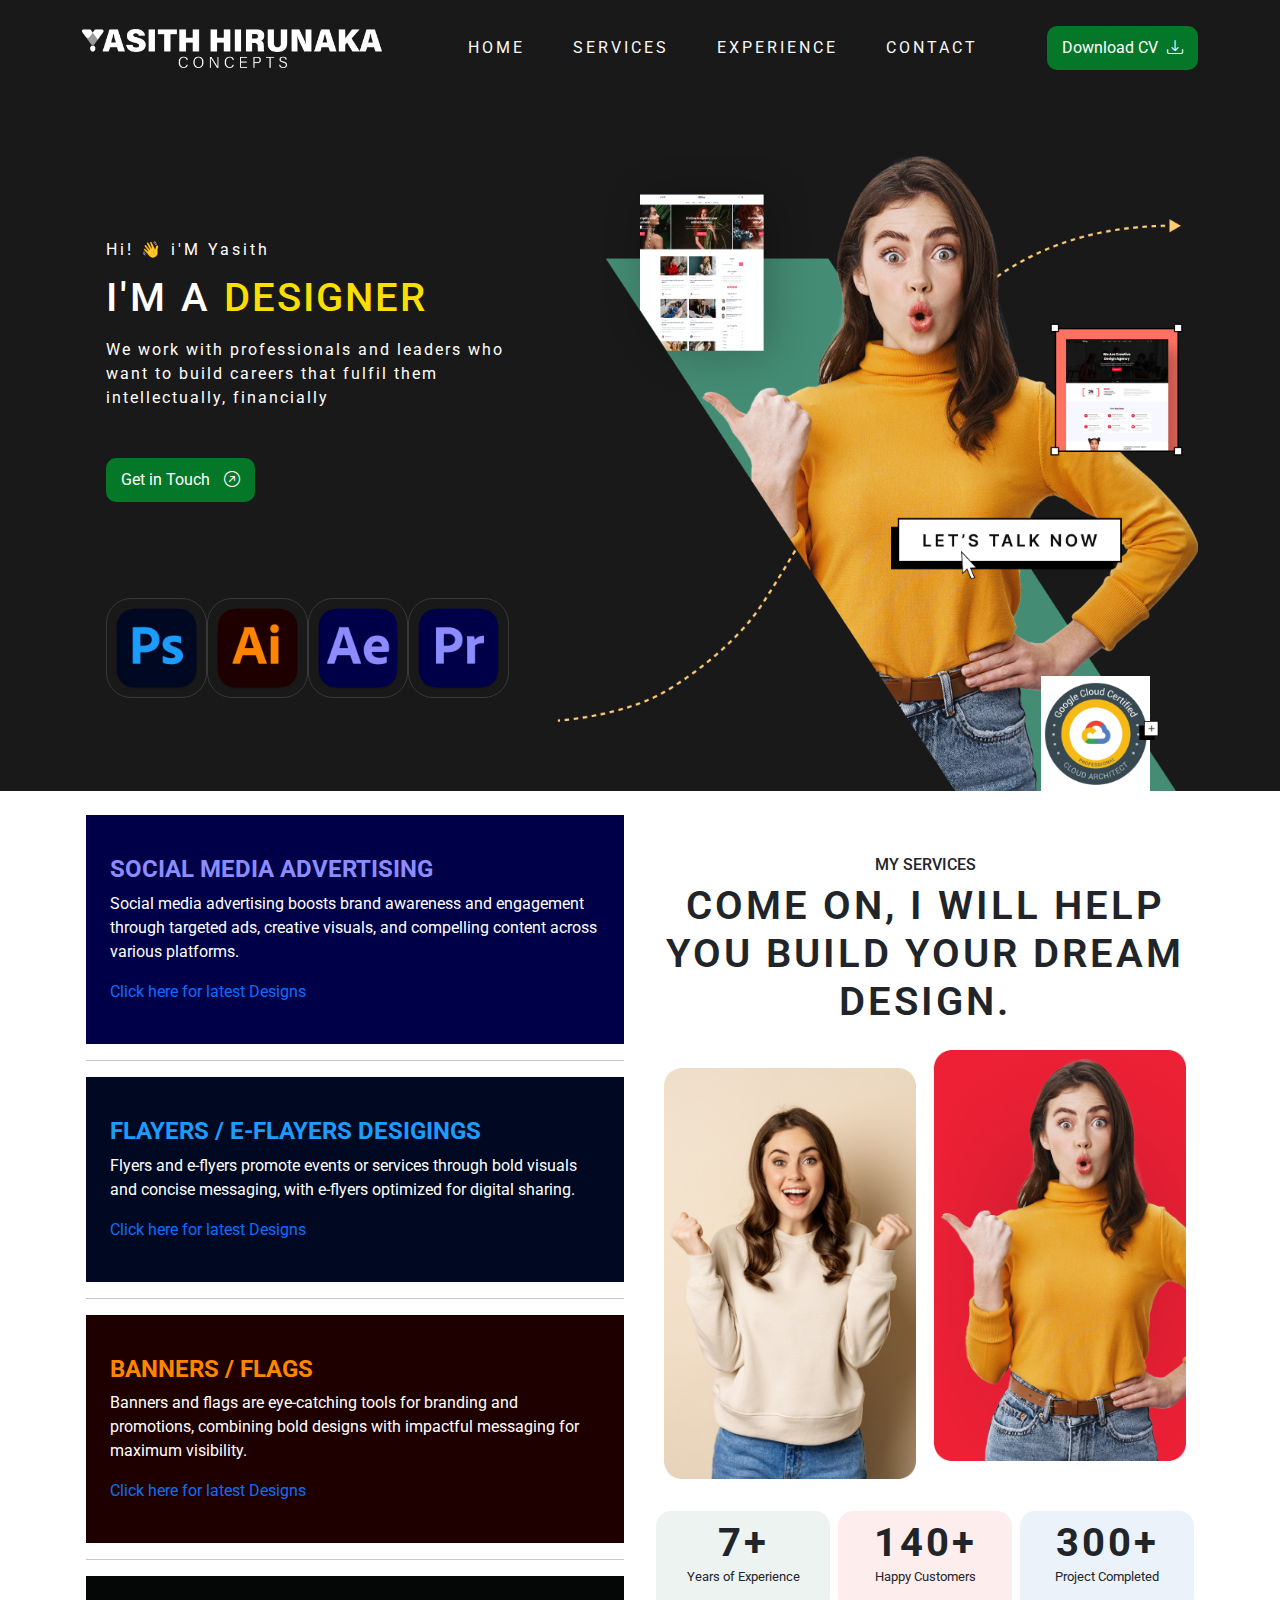
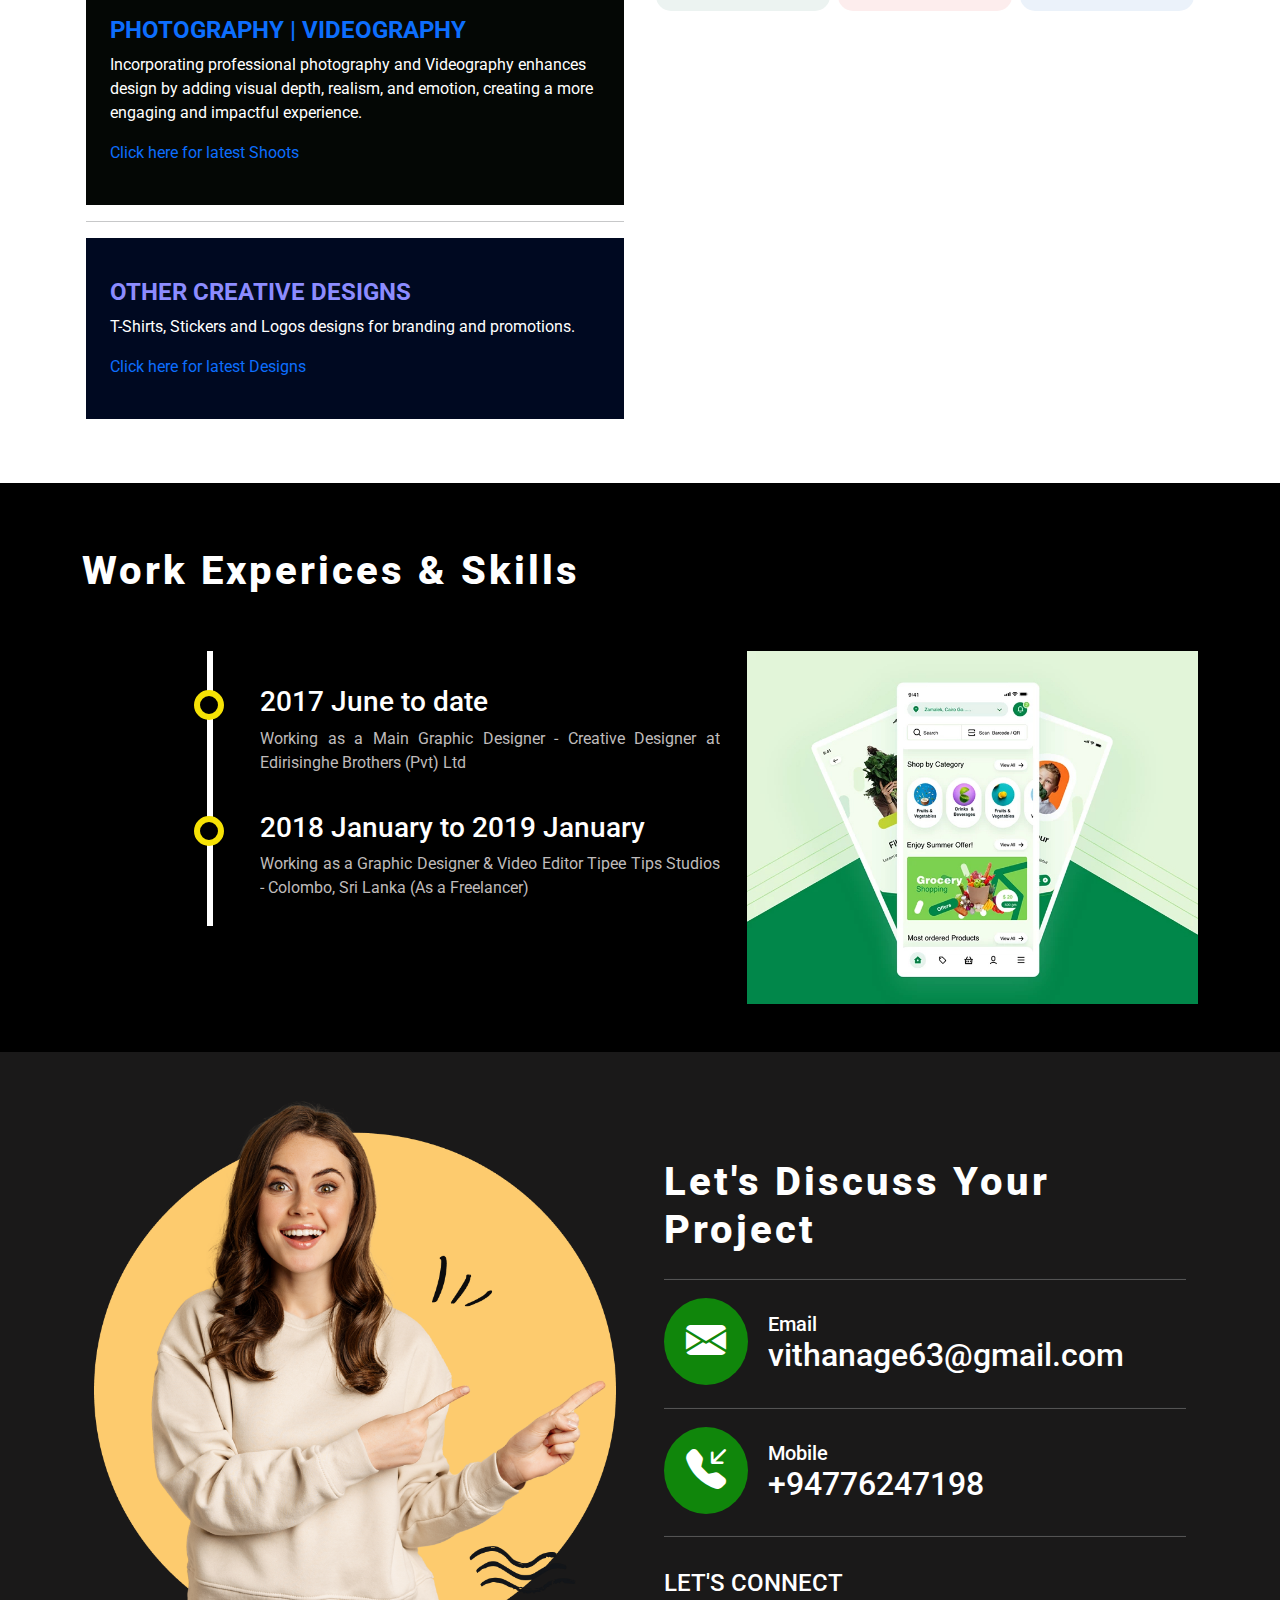
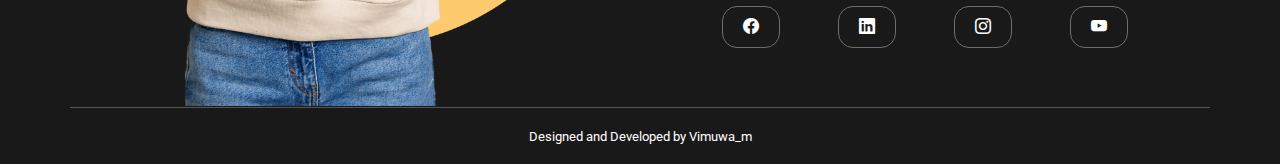
==== commit fadad479: "Add files via upload" ====
--- a/index.html
+++ b/index.html
@@ -4,7 +4,7 @@
     <meta charset="utf-8" />
     <meta name="viewport" content="width=device-width, initial-scale=1" />
     <title>Yasith Hirunaka</title>
-
+    <link rel="shortcut icon" href="ICON-01.png" type="image/x-icon">
     <!-- CSS Links -->
     <link rel="stylesheet" href="css/index.css" />
     <link rel="stylesheet" href="css/style.css" />
@@ -24,7 +24,7 @@
     <nav class="navbar navbar-expand-lg p-4">
       <div class="container">
         <a class="navbar-brand" href="index.html"
-          ><img src="logonew.png" alt="logo" width="250px"
+          ><img src="WHITE-01.png" alt="logo" width="300px"
         /></a>
         <button
           class="navbar-toggler"
@@ -68,7 +68,7 @@
     <nav class="navbar navbar-expand-lg p-4" id="sidedownnav">
       <div class="container">
         <a class="navbar-brand" href="index.html"
-          ><img src="logonew.png" alt="logo" width="250px"
+          ><img src="LOGO BLACK-01.png" alt="logo" width="300px"
         /></a>
         <button
           class="navbar-toggler"
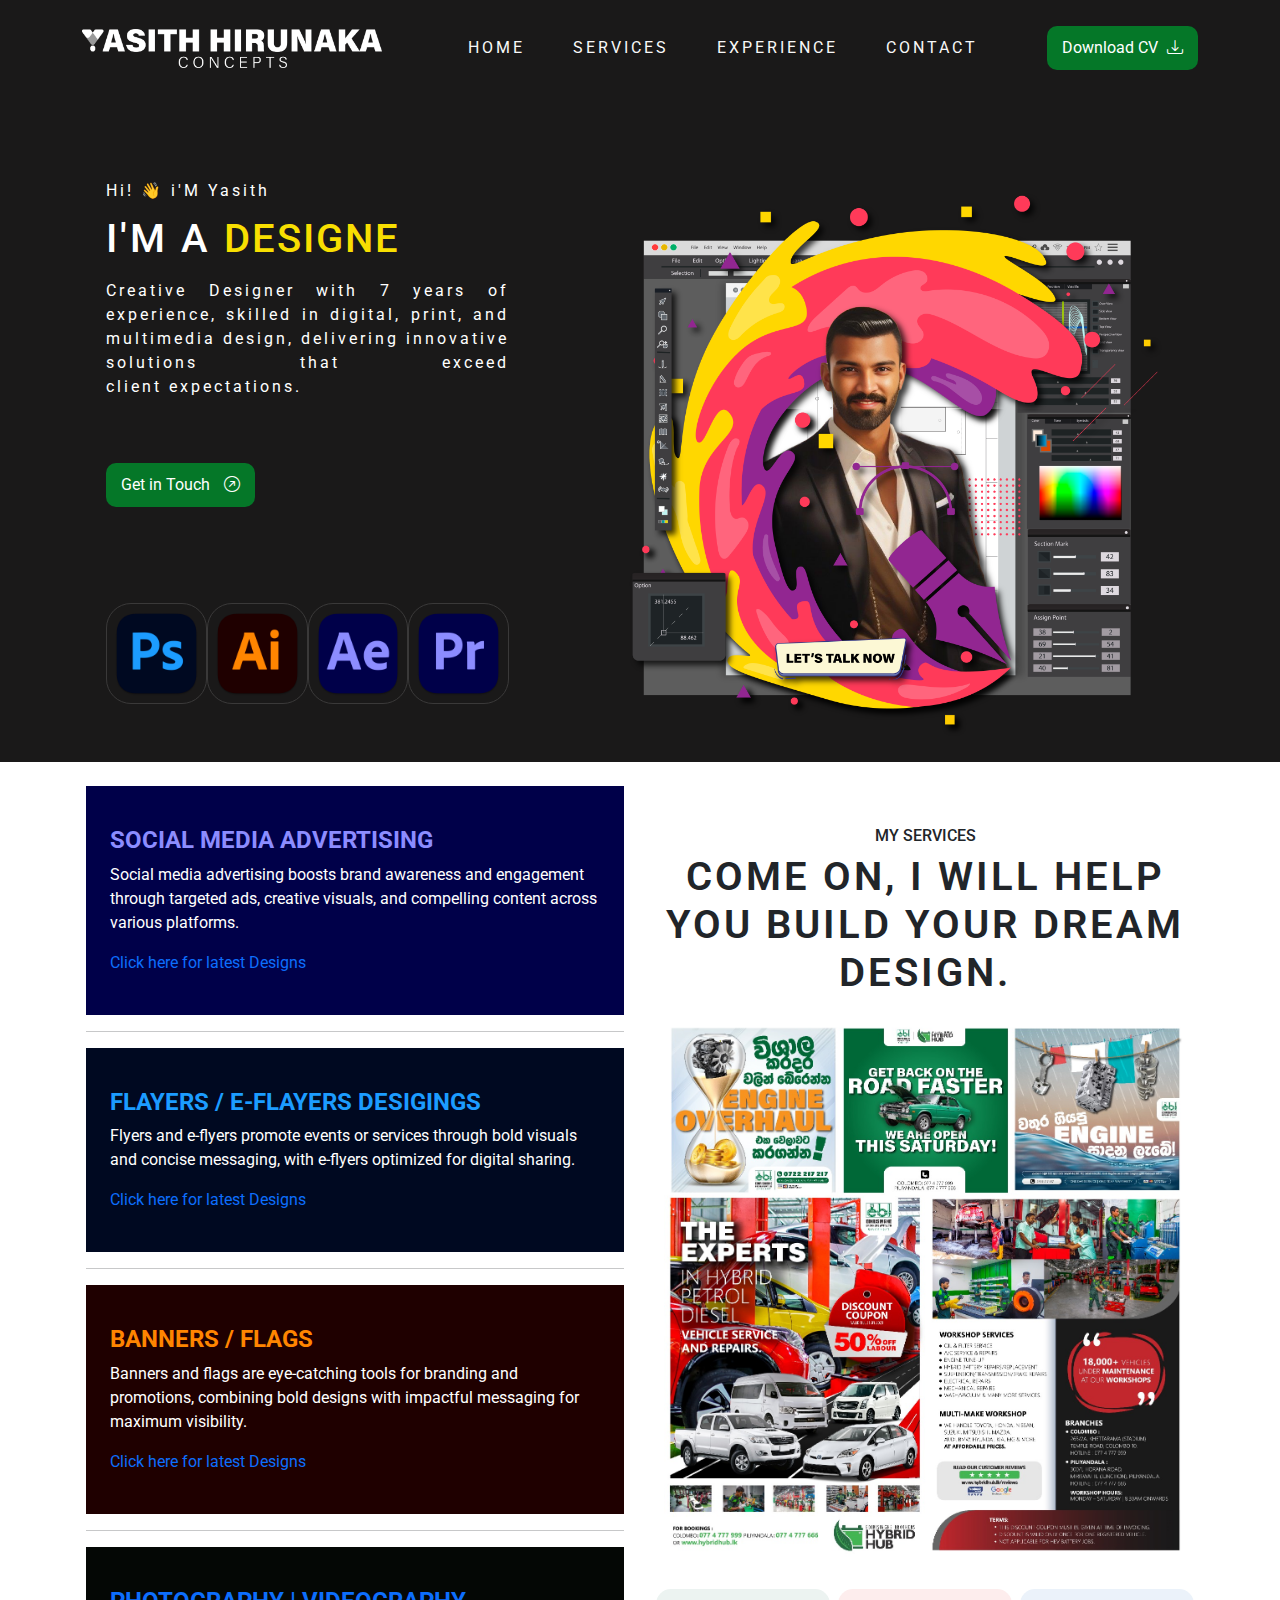
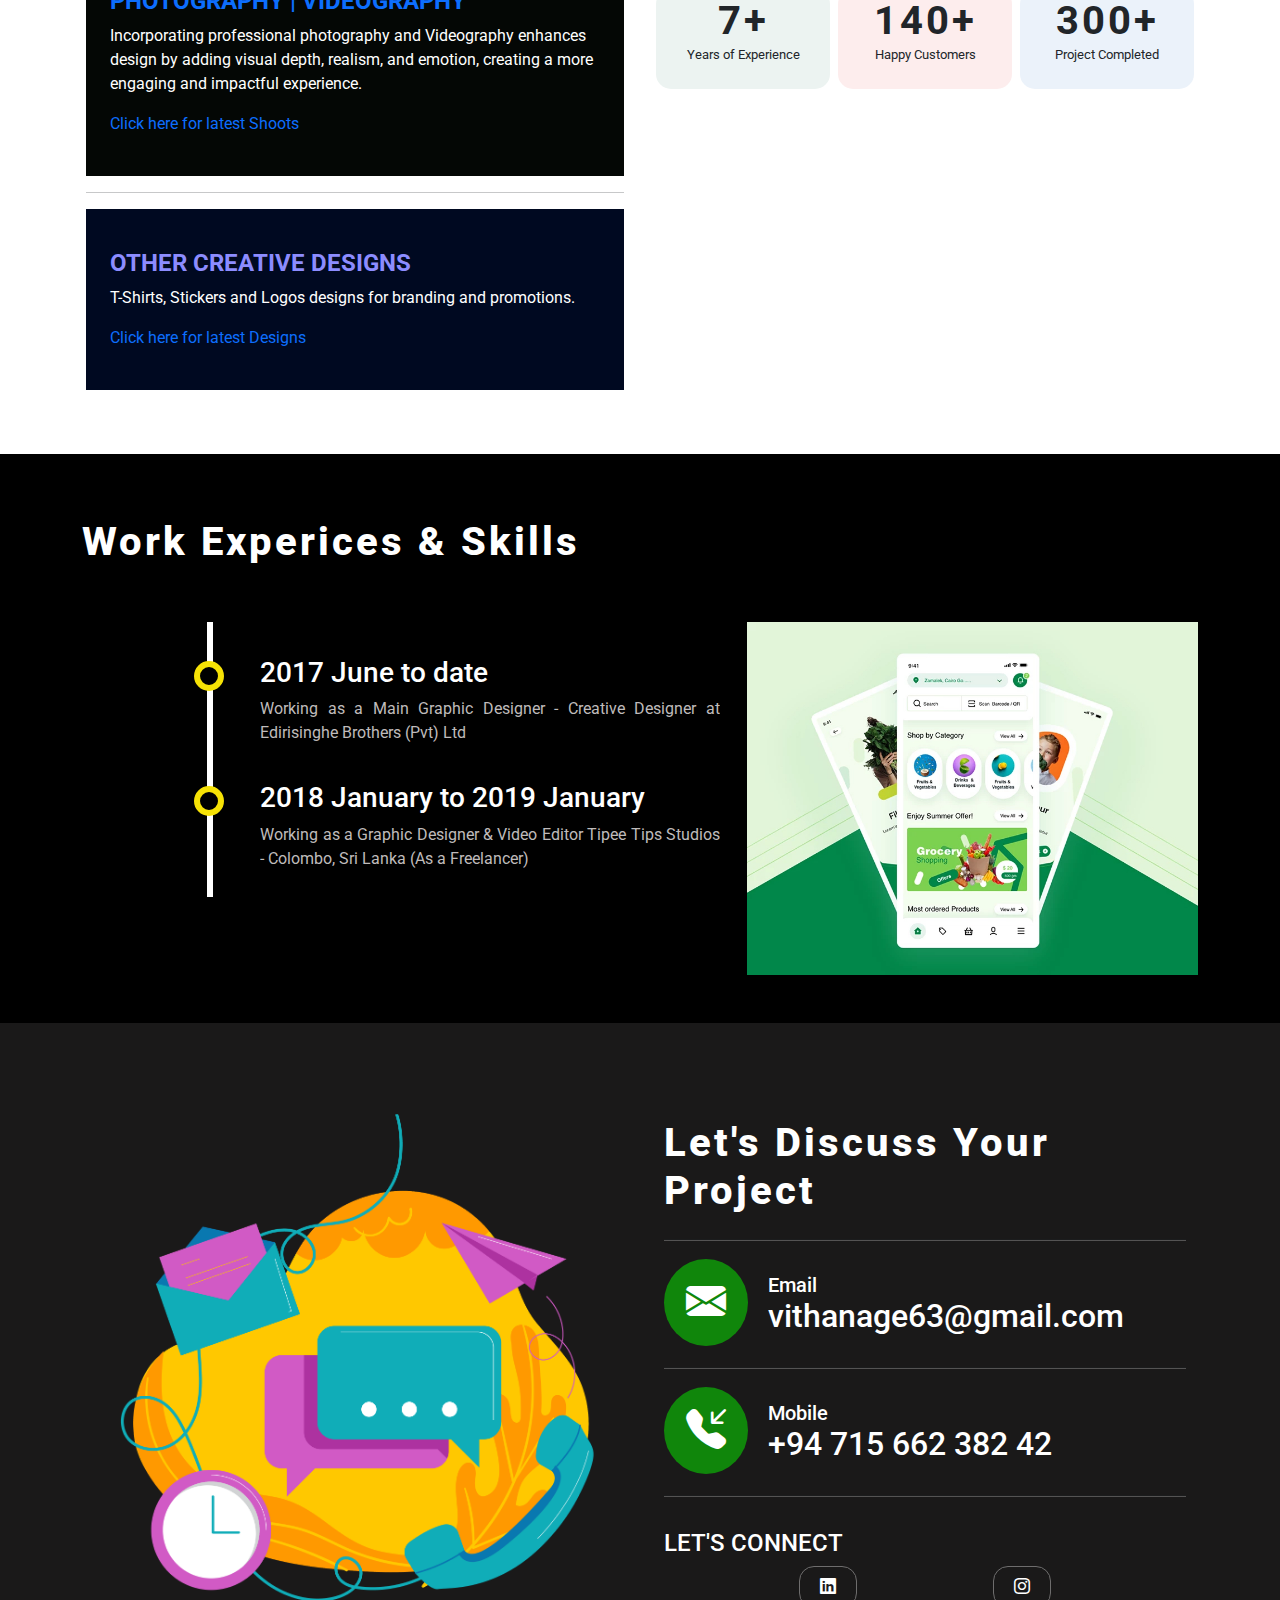
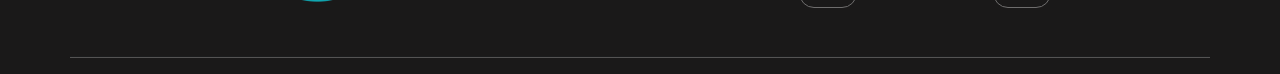
==== commit 535d8b40: "Add files via upload" ====
--- a/index.html
+++ b/index.html
@@ -4,7 +4,7 @@
     <meta charset="utf-8" />
     <meta name="viewport" content="width=device-width, initial-scale=1" />
     <title>Yasith Hirunaka</title>
-    <link rel="shortcut icon" href="ICON-01.png" type="image/x-icon">
+    <link rel="shortcut icon" href="ICON-01.png" type="image/x-icon" />
     <!-- CSS Links -->
     <link rel="stylesheet" href="css/index.css" />
     <link rel="stylesheet" href="css/style.css" />
@@ -110,7 +110,7 @@
     </nav>
     <!-- Side Down Nav End -->
     <!-- Hero -->
-    <div class="hero-section-wrapper pt-5">
+    <div class="hero-section-wrapper pt-4">
       <div class="container">
         <div class="row">
           <div class="col-md-5 d-flex my-auto" style="flex-direction: column">
@@ -120,13 +120,16 @@
                 <h1 class="my-auto pt-1 typewriter">I'M A <span> </span></h1>
               </div>
 
-              <span class="pt-1" style="color: white">
-                We work with professionals and leaders who want to build careers
-                that fulfil them intellectually, financially
+              <span class="pt-1" style="color: white; text-align: justify">
+                <p>
+                  Creative Designer with 7 years of experience, skilled in
+                  digital, print, and multimedia design, delivering innovative
+                  solutions that exceed client expectations.
+                </p>
               </span>
               <div class="get-in-wrpper pt-5">
                 <div class="get-in-btn">
-                  <a href=""
+                  <a href="https://wa.me/+971566238242"
                     >Get in Touch
                     <i
                       class="bi bi-arrow-up-right-circle"
@@ -233,18 +236,18 @@
               </div>
               <hr />
 
- 
               <div class="service-card d-flex pt-3 pb-3" id="photography">
-                <a href="photography.htm">
+                <a href="photography.html">
                   <div class="service-card-body p-4">
                     <div class="service-card-header">
                       <h4>PHOTOGRAPHY | VIDEOGRAPHY</h4>
                     </div>
                     <div class="service-card-description">
                       <p>
-                        Incorporating professional photography and Videography enhances design
-                        by adding visual depth, realism, and emotion, creating a
-                        more engaging and impactful experience.
+                        Incorporating professional photography and Videography
+                        enhances design by adding visual depth, realism, and
+                        emotion, creating a more engaging and impactful
+                        experience.
                       </p>
                     </div>
                     <a href="photography.html">Click here for latest Shoots</a>
@@ -268,7 +271,6 @@
                   </div>
                 </a>
               </div>
-              
             </div>
           </div>
           <div class="col-md-6 g-5">
@@ -404,7 +406,13 @@
                   </div>
                   <div class="email-details" style="padding-left: 20px">
                     <h5 class="d-flex my-auto">Email</h5>
-                    <h2 class="d-flex my-auto">vithanage63@gmail.com</h2>
+                    <h2 class="d-flex my-auto">
+                      <a
+                        href="mailto:vithanage63@gmail.com"
+                        style="color: white; text-decoration: none"
+                        >vithanage63@gmail.com</a
+                      >
+                    </h2>
                   </div>
                 </div>
               </div>
@@ -417,7 +425,13 @@
                   </div>
                   <div class="email-details" style="padding-left: 20px">
                     <h5 class="d-flex my-auto">Mobile</h5>
-                    <h2 class="d-flex my-auto">+94776247198</h2>
+                    <h2 class="d-flex my-auto">
+                      <a
+                        href="https://wa.me/+971566238242"
+                        style="color: white; text-decoration: none"
+                        >+94 715 662 382 42</a
+                      >
+                    </h2>
                   </div>
                 </div>
               </div>
@@ -431,24 +445,21 @@
                   style="justify-content: space-evenly"
                 >
                   <div class="social">
-                    <a href=""><i class="bi bi-facebook fs-6"></i></a>
+                    <a
+                      href="https://www.linkedin.com/in/yasith-hirunaka-917879147/ "
+                      ><i class="bi bi-linkedin fs-6"></i
+                    ></a>
                   </div>
                   <div class="social">
-                    <a href=""><i class="bi bi-linkedin fs-6"></i></a>
-                  </div>
-                  <div class="social">
-                    <a href=""><i class="bi bi-instagram fs-6"></i></a>
-                  </div>
-                  <div class="social">
-                    <a href=""><i class="bi bi-youtube fs-6"></i></a>
+                    <a
+                      href="https://www.instagram.com/hirunaka?igsh=MTB0aXNsaDZ4OHZocQ%3D%3D&utm_source=qr"
+                      ><i class="bi bi-instagram fs-6"></i
+                    ></a>
                   </div>
                 </div>
               </div>
             </div>
             <hr class="line" />
-          </div>
-          <div class="developer text-center pb-3">
-            <a href="">Designed and Developed by Vimuwa_m</a>
           </div>
         </div>
       </div>
--- a/css/index.css
+++ b/css/index.css
@@ -368,6 +368,12 @@
   text-decoration: none;
 }
 
-#photography{
-    background-color: rgb(4, 7, 5);
-}+#photography {
+  background-color: rgb(4, 7, 5);
+}
+
+@media only screen and (max-width: 600px) {
+  .navbar-brand img {
+    width: 250px;
+  }
+}
